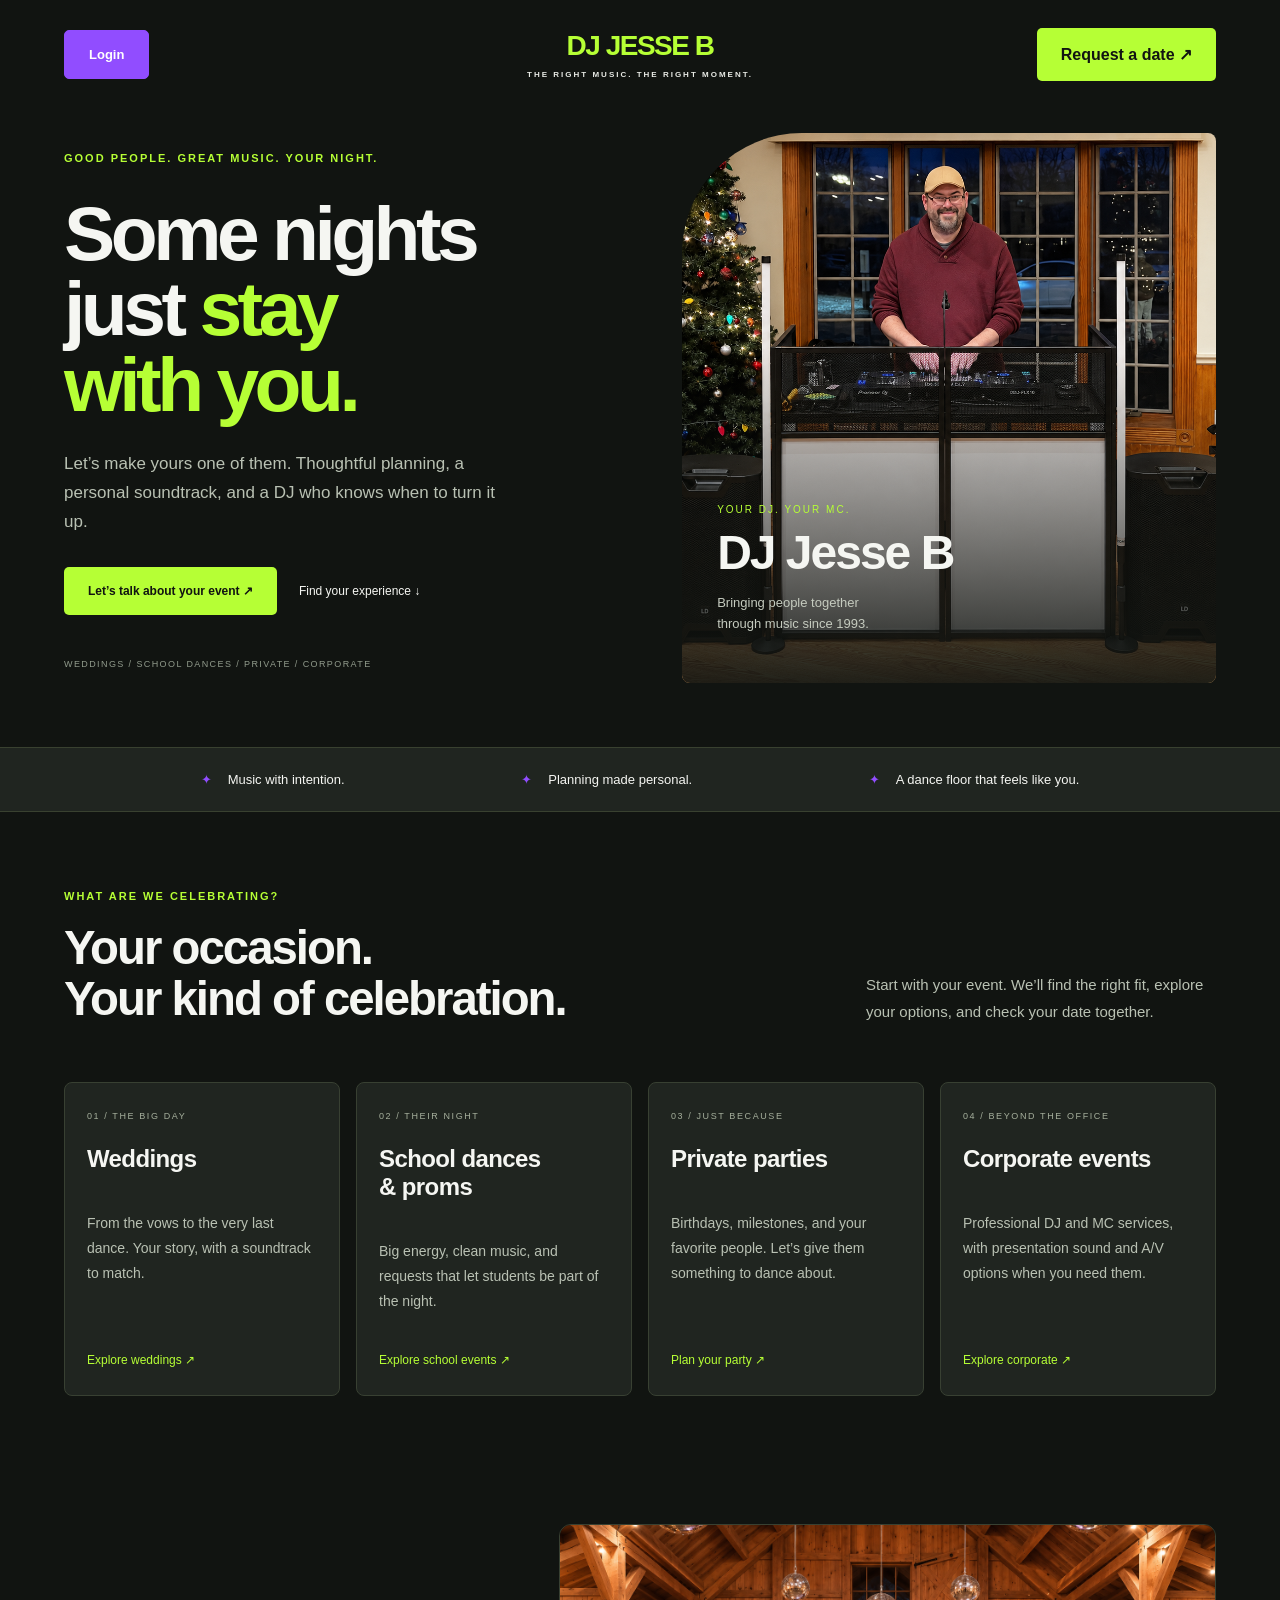
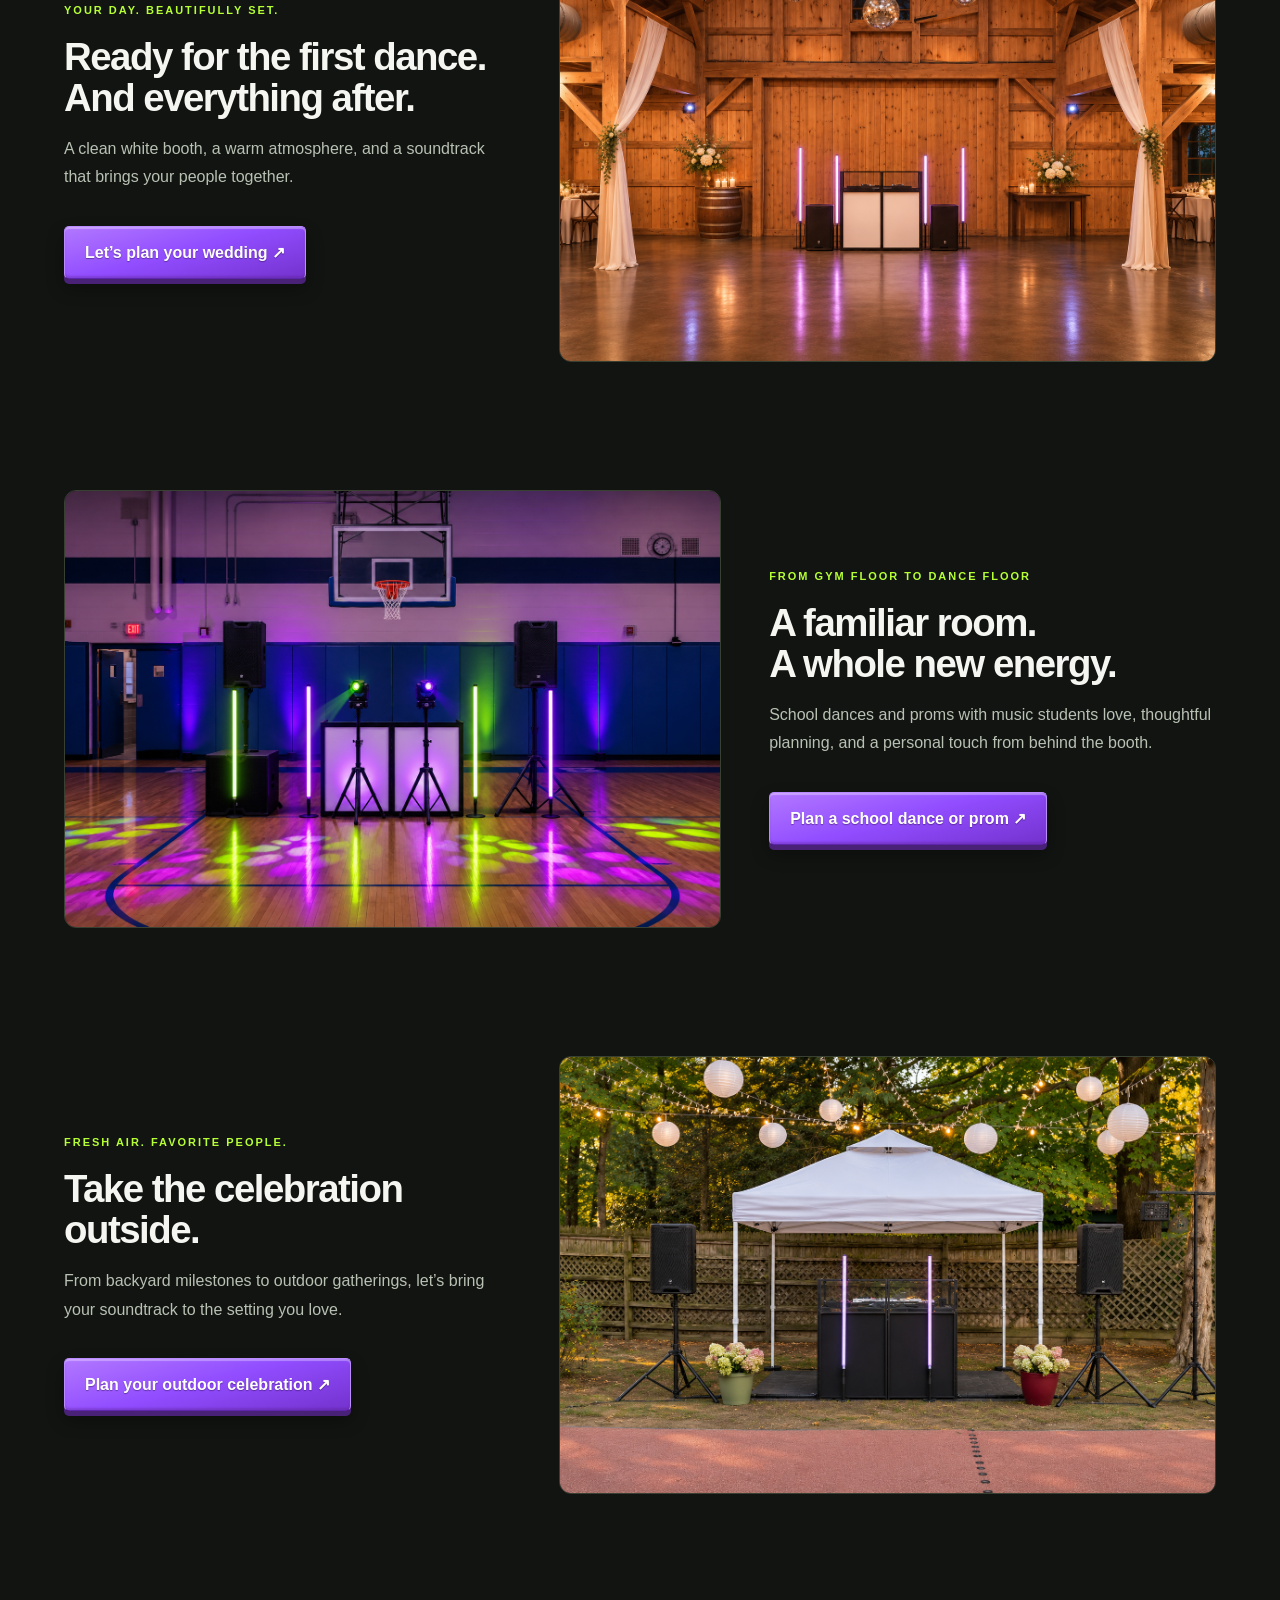
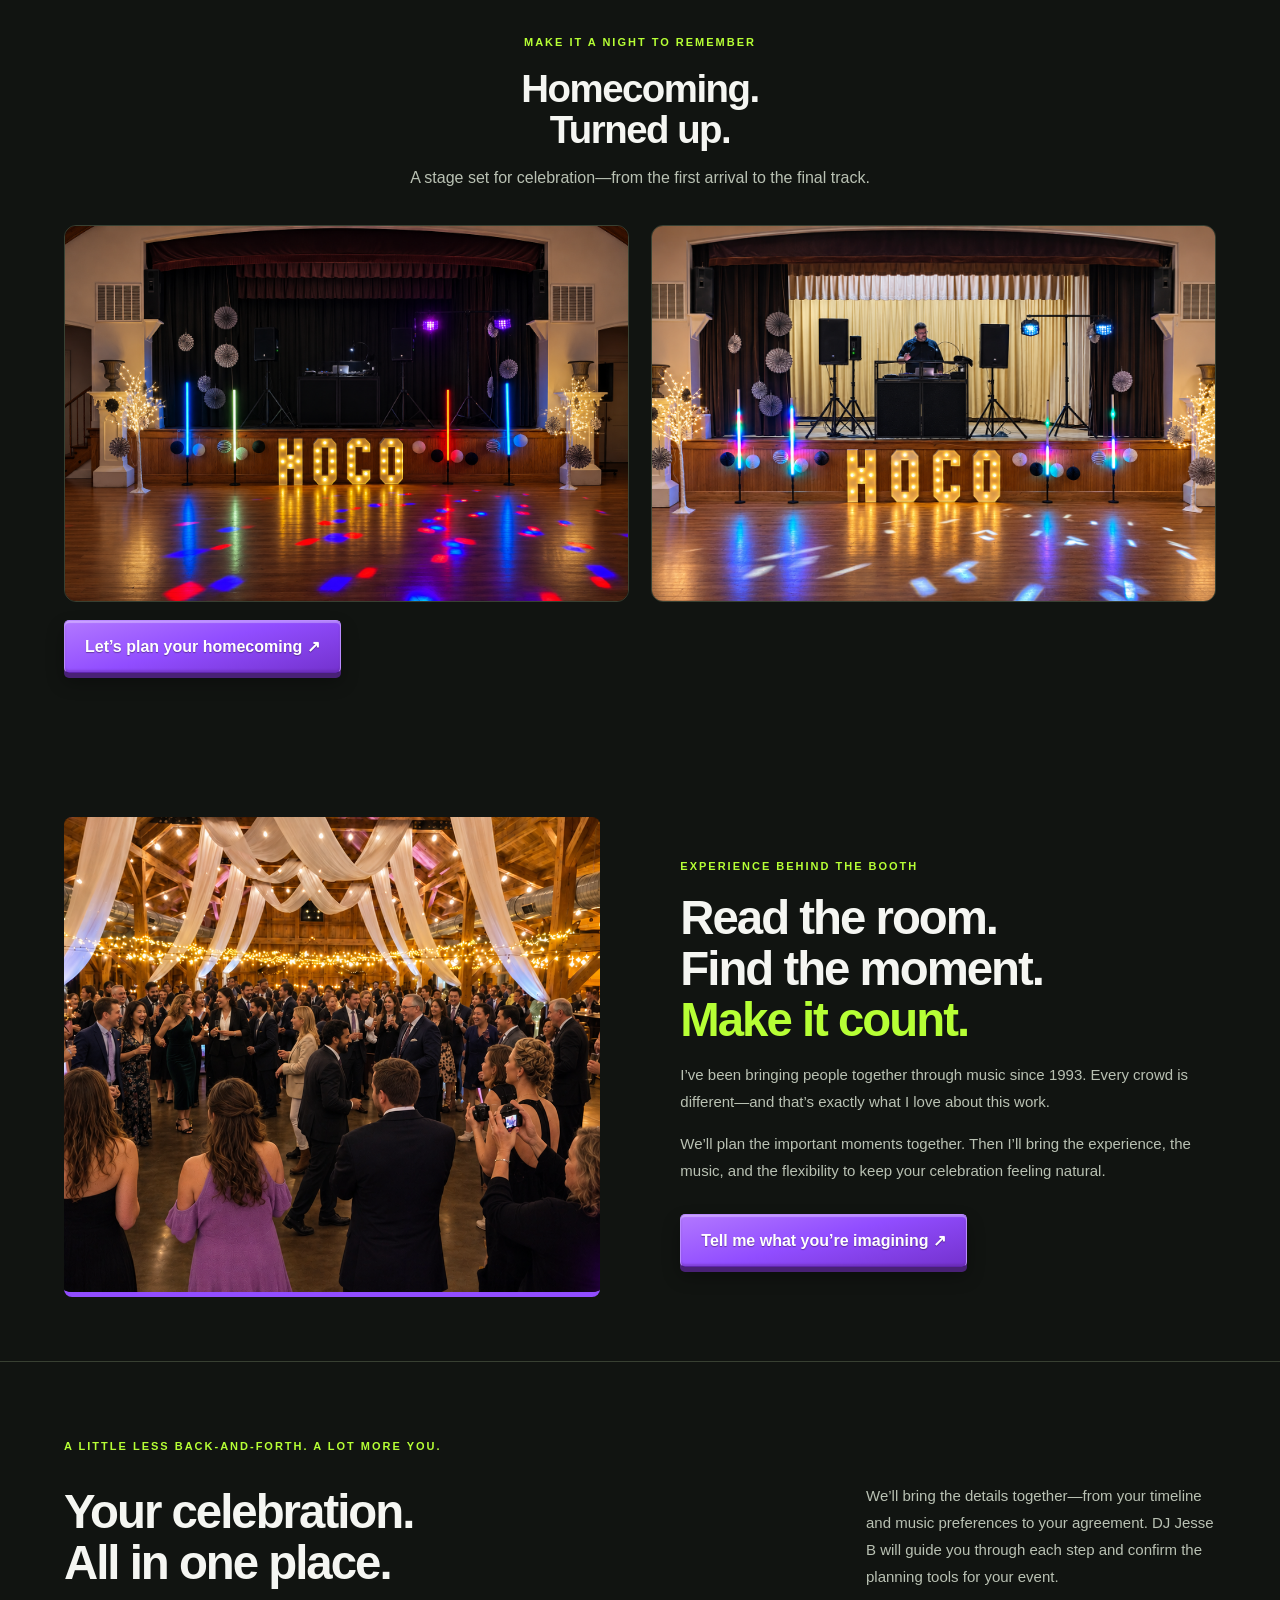
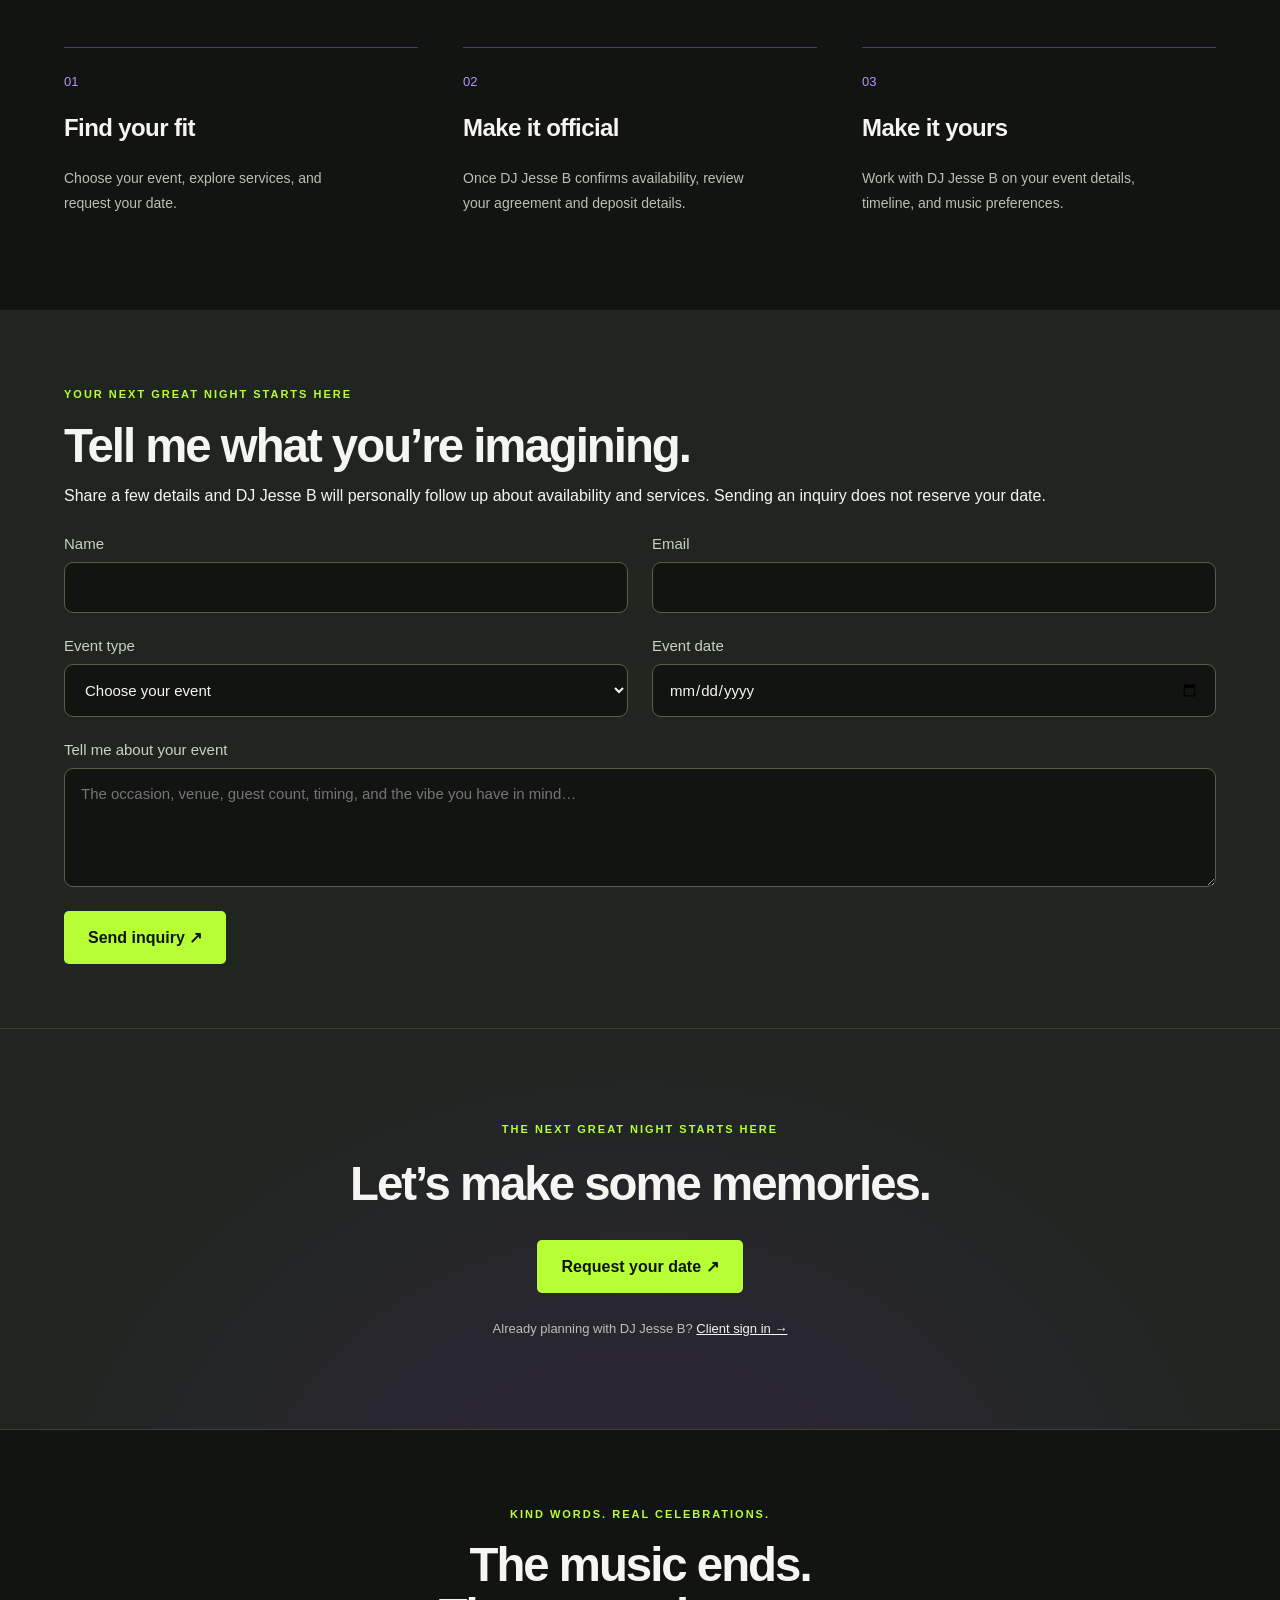
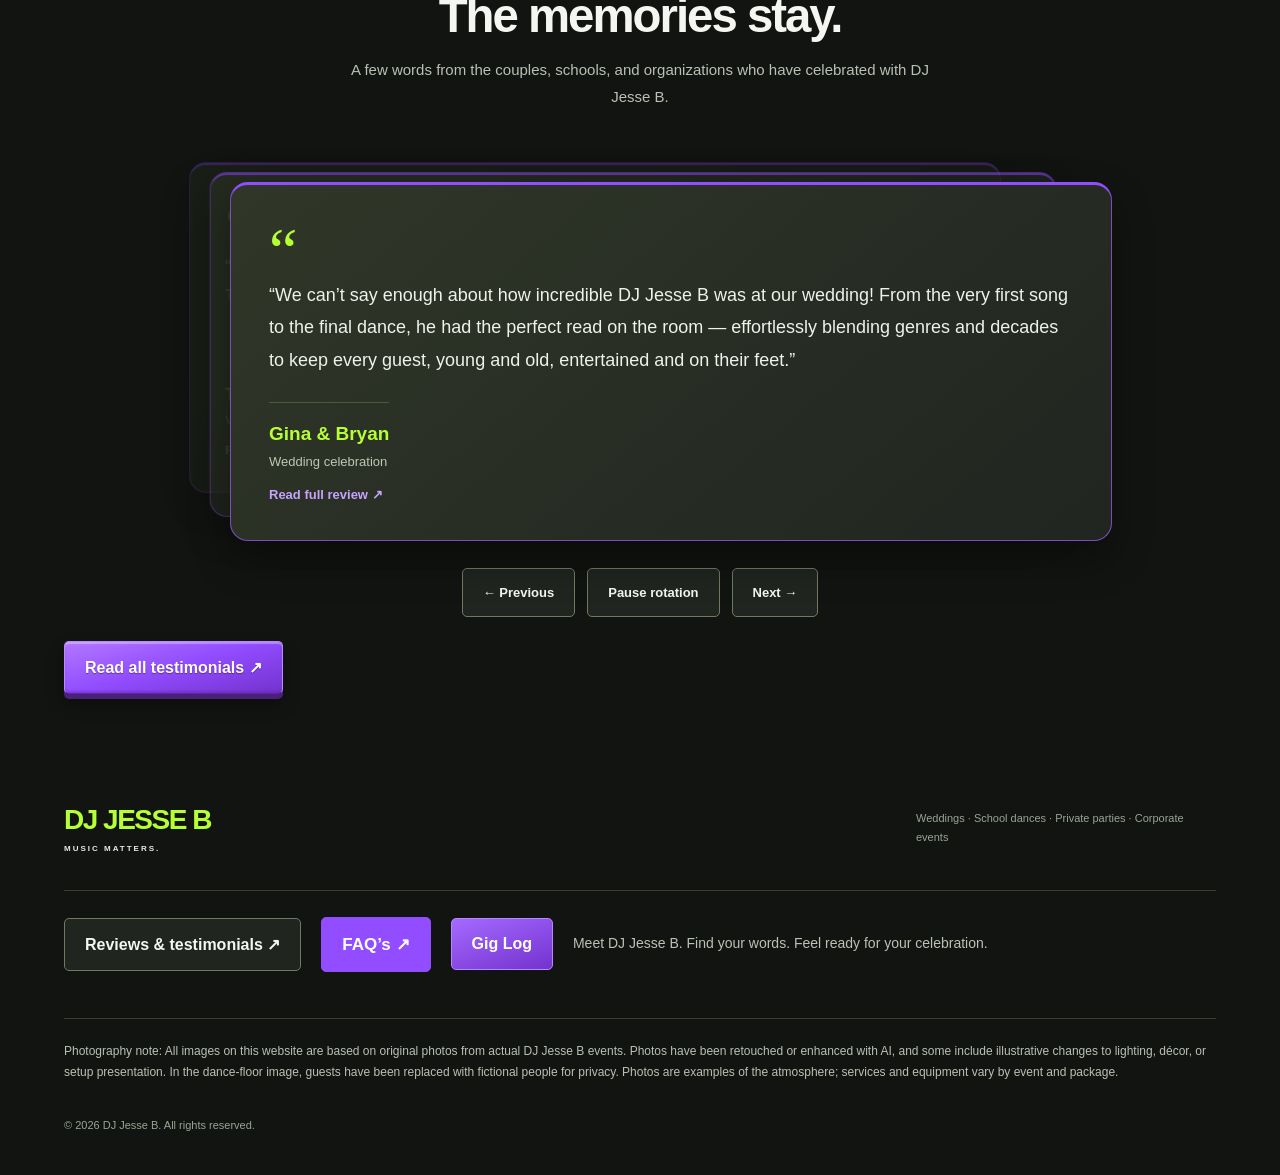
==== index.html @ 66b61ab2 "Latest submission from Jesse" ====
<!doctype html>
<html lang="en"><head><meta charset="utf-8"><meta name="viewport" content="width=device-width, initial-scale=1"><meta name="description" content="DJ Jesse B brings weddings, school dances, private parties and corporate events to life throughout New York’s Hudson Valley. Request your date."><link rel="canonical" href="https://music-matters.me/"><title>Hudson Valley Wedding & Event DJ | DJ Jesse B.</title><link rel="stylesheet" href="style.dd890eec6689.css"><link rel="stylesheet" href="desktop-preview.d10943d9b52d.css"></head><body>

<header><a class="header-login outline" href="#client-access" data-client-login>Login</a><a class="brand" href="#">DJ JESSE B<span>THE RIGHT MUSIC. THE RIGHT MOMENT.</span></a><button class="primary" data-request>Request a date ↗</button></header>
<main><section class="hero"><div class="hero-copy"><p class="eyebrow">GOOD PEOPLE. GREAT MUSIC. YOUR NIGHT.</p><h1>Some nights<br>just <em>stay<br> with you.</em></h1><p class="lead">Let’s make yours one of them. Thoughtful planning, a personal soundtrack, and a DJ who knows when to turn it up.</p><div class="actions"><button class="primary" data-request>Let’s talk about your event ↗</button><a href="#events">Find your experience ↓</a></div><p class="caption">WEDDINGS / SCHOOL DANCES / PRIVATE / CORPORATE</p></div><div class="hero-photo"><img src="assets/jesse-level.png" alt="DJ Jesse B behind his white DJ booth"><div class="photo-label"><span>YOUR DJ. YOUR MC.</span><strong>DJ Jesse B</strong><p>Bringing people together<br>through music since 1993.</p></div></div></section>
<div class="strip"><span>Music with intention.</span><span>Planning made personal.</span><span>A dance floor that feels like you.</span></div>
<section class="section" id="events"><div class="section-heading"><div><p class="eyebrow">WHAT ARE WE CELEBRATING?</p><h2>Your occasion.<br>Your kind of celebration.</h2></div><p>Start with your event. We’ll find the right fit, explore your options, and check your date together.</p></div><div class="events"><a href="#contact" data-event="Wedding"><span class="number">01 / THE BIG DAY</span><h3>Weddings</h3><p>From the vows to the very last dance. Your story, with a soundtrack to match.</p><span class="arrow">Explore weddings ↗</span></a><a href="#contact" data-event="Prom / School Dance"><span class="number">02 / THEIR NIGHT</span><h3>School dances<br>& proms</h3><p>Big energy, clean music, and requests that let students be part of the night.</p><span class="arrow">Explore school events ↗</span></a><a href="#contact" data-event="Private Event"><span class="number">03 / JUST BECAUSE</span><h3>Private parties</h3><p>Birthdays, milestones, and your favorite people. Let’s give them something to dance about.</p><span class="arrow">Plan your party ↗</span></a><a href="#contact" data-event="Corporate / Community Event"><span class="number">04 / BEYOND THE OFFICE</span><h3>Corporate events</h3><p>Professional DJ and MC services, with presentation sound and A/V options when you need them.</p><span class="arrow">Explore corporate ↗</span></a></div></section>
<section class="wedding-feature section" id="wedding-inspiration"><div class="section-heading"><div><p class="eyebrow">YOUR DAY. BEAUTIFULLY SET.</p><h2>Ready for the first dance.<br>And everything after.</h2></div><p>A clean white booth, a warm atmosphere, and a soundtrack that brings your people together.</p></div><figure><img src="assets/wedding-setup-concept.png" alt="Edited wedding setup concept based on DJ Jesse B’s barn photo, with a white DJ booth, speakers, lavender lights and wedding décor" loading="lazy" width="1536" height="1024"></figure><a class="outline wedding-link" href="#contact" data-event="Wedding">Let’s plan your wedding ↗</a></section><section class="wedding-feature section" id="school-inspiration"><div class="section-heading"><div><p class="eyebrow">FROM GYM FLOOR TO DANCE FLOOR</p><h2>A familiar room.<br>A whole new energy.</h2></div><p>School dances and proms with music students love, thoughtful planning, and a personal touch from behind the booth.</p></div><figure><img src="assets/school-dance-concept.png" alt="School dance setup with a white DJ booth and lime and purple lighting" loading="lazy" width="1672" height="941"></figure><a class="outline wedding-link" href="#contact" data-event="Prom / School Dance">Plan a school dance or prom ↗</a></section><section class="wedding-feature section" id="outdoor-inspiration"><div class="section-heading"><div><p class="eyebrow">FRESH AIR. FAVORITE PEOPLE.</p><h2>Take the celebration<br>outside.</h2></div><p>From backyard milestones to outdoor gatherings, let’s bring your soundtrack to the setting you love.</p></div><figure><img src="assets/outdoor-event-concept.png" alt="Outdoor event setup with a white canopy, black DJ booth, speakers and lavender lighting beneath garden lanterns" loading="lazy" width="1672" height="941"></figure><a class="outline wedding-link" href="#contact" data-event="Private Event">Plan your outdoor celebration ↗</a></section><section class="wedding-feature section" id="homecoming"><div class="section-heading"><div><p class="eyebrow">MAKE IT A NIGHT TO REMEMBER</p><h2>Homecoming.<br>Turned up.</h2></div><p>A stage set for celebration—from the first arrival to the final track.</p></div><div class="homecoming-gallery"><figure><img src="assets/homecoming-lights.png" alt="Homecoming stage with illuminated HOCO letters, colorful dance-floor lights and decorative light trees" loading="lazy" width="1536" height="1024"></figure><figure><img src="assets/homecoming-dj.png" alt="DJ at the homecoming booth with illuminated HOCO letters and a colorful dance floor" loading="lazy" width="1672" height="941"></figure></div><a class="outline wedding-link" href="#contact" data-event="Prom / School Dance">Let’s plan your homecoming ↗</a></section><section class="approach section" id="approach"><div class="dance-photo"><img src="assets/dance-floor-fictional-guests.png" alt="Wedding dance floor beneath white draping, mirror balls and warm string lights; guests replaced with fictional people using AI" loading="lazy" width="941" height="1672"></div><div><p class="eyebrow">EXPERIENCE BEHIND THE BOOTH</p><h2>Read the room.<br>Find the moment.<br><em>Make it count.</em></h2><p>I’ve been bringing people together through music since 1993. Every crowd is different—and that’s exactly what I love about this work.</p><p>We’ll plan the important moments together. Then I’ll bring the experience, the music, and the flexibility to keep your celebration feeling natural.</p><button class="outline" data-request>Tell me what you’re imagining ↗</button></div></section>
<section class="planning section"><p class="eyebrow">A LITTLE LESS BACK-AND-FORTH. A LOT MORE YOU.</p><div class="section-heading"><h2>Your celebration.<br>All in one place.</h2><p>We’ll bring the details together—from your timeline and music preferences to your agreement. DJ Jesse B will guide you through each step and confirm the planning tools for your event.</p></div><ol><li><span>01</span><h3>Find your fit</h3><p>Choose your event, explore services, and request your date.</p></li><li><span>02</span><h3>Make it official</h3><p>Once DJ Jesse B confirms availability, review your agreement and deposit details.</p></li><li><span>03</span><h3>Make it yours</h3><p>Work with DJ Jesse B on your event details, timeline, and music preferences.</p></li></ol></section>
<section class="section public-contact" id="contact"><p class="eyebrow">YOUR NEXT GREAT NIGHT STARTS HERE</p><h2>Tell me what you’re imagining.</h2><p>Share a few details and DJ Jesse B will personally follow up about availability and services. Sending an inquiry does not reserve your date.</p><form onsubmit="event.preventDefault(); alert('This review copy is not connected to email. Your inquiry has not been sent.');" name="event-inquiry" method="POST" data-netlify="true" netlify-honeypot="bot-field" action="/thank-you/"><input type="hidden" name="form-name" value="event-inquiry"><p hidden><label>Leave this blank<input name="bot-field"></label></p><div class="contact-grid"><label>Name<input name="name" autocomplete="name" required maxlength="300"></label><label>Email<input name="email" type="email" autocomplete="email" required maxlength="300"></label><label>Event type<select name="eventType" required><option value="">Choose your event</option><option>Wedding</option><option>Prom / School Dance</option><option>Private Event</option><option>Corporate / Community Event</option><option>Other</option></select></label><label>Event date<input name="date" type="date"></label><label class="contact-message">Tell me about your event<textarea name="message" rows="5" maxlength="5000" placeholder="The occasion, venue, guest count, timing, and the vibe you have in mind…"></textarea></label></div><button class="primary" type="submit">Send inquiry ↗</button></form></section><section class="final-cta"><p class="eyebrow">THE NEXT GREAT NIGHT STARTS HERE</p><h2>Let’s make some memories.</h2><button class="primary" data-request>Request your date ↗</button><p>Already planning with DJ Jesse B? <a href="#client-access" data-client-login>Client sign in →</a></p></section><section class="section testimonials" id="reviews"><div class="section-heading"><div><p class="eyebrow">KIND WORDS. REAL CELEBRATIONS.</p><h2>The music ends.<br>The memories stay.</h2></div><p>A few words from the couples, schools, and organizations who have celebrated with DJ Jesse B.</p></div><div class="review-grid"><figure class="review-card"><span class="review-mark" aria-hidden="true">“</span><blockquote><p>“We can’t say enough about how incredible DJ Jesse B was at our wedding! From the very first song to the final dance, he had the perfect read on the room — effortlessly blending genres and decades to keep every guest, young and old, entertained and on their feet.”</p></blockquote><figcaption><strong>Gina &amp; Bryan</strong><span>Wedding celebration · excerpt</span></figcaption></figure><figure class="review-card"><span class="review-mark" aria-hidden="true">“</span><blockquote><p>“Thank you so very, very much for being our Entertainment Sponsor for the 2026 Strength in Strides Run/Walk. It’s people like you who support non-profits that make our world a better place!”</p></blockquote><figcaption><strong>HV Heroes</strong><span>2026 Strength in Strides Run/Walk</span></figcaption></figure><figure class="review-card"><span class="review-mark" aria-hidden="true">“</span><blockquote><p>“Thank you so much for donating your time, equipment and expertise to our Valentine’s Day Dance! The students really enjoyed the event… We couldn’t have done this without your help.”</p></blockquote><figcaption><strong>Team 7</strong><span>Valentine’s Day Dance</span></figcaption></figure></div><a class="outline wedding-link" href="reviews/">Read all testimonials ↗</a></section></main>
<footer><a class="brand" href="#">DJ JESSE B<span>MUSIC MATTERS.</span></a><p>Weddings · School dances · Private parties · Corporate events</p><div class="footer-faq"><a class="outline reviews-footer-link" href="reviews/">Reviews & testimonials ↗</a><button class="outline faq-launch" type="button" data-faq>FAQ’s <span aria-hidden="true">↗</span></button><a class="outline gig-log-link" href="/gig-log/">Gig Log</a><p>Meet DJ Jesse B. Find your words. Feel ready for your celebration.</p></div><p class="photo-disclosure">Photography note: All images on this website are based on original photos from actual DJ Jesse B events. Photos have been retouched or enhanced with AI, and some include illustrative changes to lighting, décor, or setup presentation. In the dance-floor image, guests have been replaced with fictional people for privacy. Photos are examples of the atmosphere; services and equipment vary by event and package.</p><small>© 2026 DJ Jesse B. All rights reserved.</small></footer>
<dialog aria-labelledby="choose-title"><button class="close" aria-label="Close event menu">×</button><p class="eyebrow">LET’S MAKE A GREAT NIGHT</p><h2 id="choose-title">What are we celebrating?</h2><div class="choices"><a href="#contact" data-event="Wedding">♡ Wedding <span>→</span></a><a href="#contact" data-event="Prom / School Dance">♫ School dance / prom <span>→</span></a><a href="#contact" data-event="Private Event">✦ Private party <span>→</span></a><a href="#contact" data-event="Corporate / Community Event">◈ Corporate event <span>→</span></a></div></dialog><dialog id="client-access" aria-labelledby="client-access-title"><button class="close" type="button" data-close-login aria-label="Close client information">×</button><h2 id="client-access-title">Already planning with DJ Jesse B?</h2><p>Online client sign-in is being prepared. Please contact DJ Jesse B for help with your current event plans.</p><a class="primary" href="#contact" data-contact-login>Contact DJ Jesse B ↗</a></dialog><script src="site.88f54ec1fb34.js"></script><script type="module" src="faq-library.5a2a1c90f46e.js"></script><script type="module" src="reviews.a93d03d4d07f.js"></script></body></html>
---- style.dd890eec6689.css ----
*{box-sizing:border-box}html{scroll-behavior:smooth;scroll-padding-top:30px}body{margin:0;background:#111411;color:#f5f6f2;font-family:Arial,Helvetica,sans-serif}a{color:inherit;text-decoration:none}button{font:inherit;cursor:pointer}a:focus-visible,button:focus-visible{outline:3px solid #914dff;outline-offset:5px}.preview{padding:9px;text-align:center;background:#202520;color:#bac2b5;font-size:10px;letter-spacing:2px}header{max-width:1440px;margin:auto;padding:28px 5%;display:flex;align-items:center;gap:36px;justify-content:space-between}.brand{font-size:28px;font-weight:900;letter-spacing:-1.5px;color:#b6ff35;white-space:nowrap}.brand span{display:block;font-size:8px;letter-spacing:2px;color:#e8eae5;margin-top:8px}nav{display:flex;gap:28px;font-size:13px;color:#c2c9bd}.primary{border:0;border-radius:5px;background:#b6ff35;padding:17px 24px;color:#111411;font-weight:750}.primary:hover{background:#cbff75}.hero{max-width:1440px;margin:auto;display:grid;grid-template-columns:1.05fr 1fr;padding:30px 5% 70px;gap:4%}.eyebrow{font-size:11px;font-weight:700;letter-spacing:2px;color:#b6ff35;line-height:1.7}.hero h1{font-size:clamp(62px,6.4vw,100px);letter-spacing:-6px;line-height:.98;margin:28px 0}em{font-style:normal;color:#b6ff35}.lead{max-width:440px;font-size:17px;color:#b9c1b3;line-height:1.7}.actions{display:flex;gap:22px;align-items:center;margin:30px 0;font-size:12px}.caption{font-size:9px;letter-spacing:1.4px;color:#919b8c;margin-top:44px}.hero-photo{position:relative;min-height:600px;overflow:hidden;border-radius:120px 8px 8px 8px}.hero-photo img{width:100%;height:100%;object-fit:cover;position:absolute;object-position:52% center}.hero-photo:after{content:'';position:absolute;inset:0;background:linear-gradient(0deg,#111411ed,transparent 60%)}.photo-label{position:absolute;bottom:35px;left:35px;z-index:1}.photo-label span{font-size:10px;letter-spacing:2px;color:#b6ff35}.photo-label strong{display:block;font-size:48px;letter-spacing:-2px;margin-top:8px}.photo-label p{color:#c5cbbf;line-height:1.6;font-size:13px}.strip{display:flex;justify-content:space-evenly;padding:24px;background:#202520;border-block:1px solid #394130;font-size:13px}.strip span:before{content:'✦';color:#914dff;margin-right:16px}.section{max-width:1440px;padding:95px 5%;margin:auto}.section-heading{display:flex;align-items:end;justify-content:space-between;gap:50px;margin-bottom:42px}h2{font-size:clamp(32px,3.7vw,54px);letter-spacing:-2px;line-height:1.08;margin:16px 0}.section-heading>p{max-width:350px;color:#b9c1b3;font-size:15px;line-height:1.8}.events{display:grid;grid-template-columns:repeat(4,1fr);gap:16px}.events>a{padding:28px 22px;background:#202520;border:1px solid #384032;border-radius:8px;display:flex;flex-direction:column;transition:transform .2s,border-color .2s}.events>a:hover{transform:translateY(-5px);border-color:#b6ff35}.number{font-size:9px;letter-spacing:1.6px;color:#a5af9c}h3{font-size:24px;letter-spacing:-.6px}.events p{font-size:14px;line-height:1.8;color:#b9c1b3}.arrow{color:#b6ff35;font-size:12px;margin-top:auto;padding-top:24px}.approach{display:grid;grid-template-columns:1fr 1fr;gap:9%;align-items:center;padding-top:20px}.dance-photo{height:480px;border-radius:8px;overflow:hidden;border-bottom:5px solid #914dff}.dance-photo img{width:100%;height:100%;object-fit:cover}.approach p:not(.eyebrow){color:#b9c1b3;font-size:15px;line-height:1.8}.outline{border:1px solid #6f7b61;color:#f5f6f2;border-radius:5px;background:transparent;padding:16px 20px;margin-top:15px}.planning{border-top:1px solid #384032}.planning ol{display:grid;grid-template-columns:repeat(3,1fr);gap:45px;list-style:none;padding:0;margin-top:55px}.planning li{border-top:1px solid #4b3c62;padding-top:24px}.planning li>span{font-size:13px;color:#bb92ff}.planning li p{color:#b9c1b3;line-height:1.8;font-size:14px;max-width:300px}.final-cta{padding:80px 20px;text-align:center;background:radial-gradient(ellipse at 50% 130%,#4c2b7355,transparent 70%),#202520;border-block:1px solid #384032}.final-cta h2{margin:20px 0 30px}.final-cta>p:last-child{font-size:13px;color:#b9c1b3;margin-top:28px}.final-cta a{color:#f5f6f2;text-decoration:underline}footer{padding:40px 5%;display:flex;gap:20px;align-items:center;justify-content:space-between}footer p,footer small{font-size:11px;color:#9aa591;max-width:300px;line-height:1.7}dialog{max-width:560px;width:calc(100% - 32px);padding:38px;background:#202520;color:#f5f6f2;border:1px solid #914dff;border-radius:16px}dialog::backdrop{background:#080a08d9;backdrop-filter:blur(6px)}dialog h2{font-size:36px}.close{position:absolute;right:16px;top:12px;border:0;background:none;color:white;font-size:30px}.choices{display:grid;gap:10px;margin-top:25px}.choices a{padding:20px;background:#111411;border:1px solid #4a563c;border-radius:8px;display:flex;justify-content:space-between}.choices a:hover{border-color:#b6ff35;color:#b6ff35}@media(max-width:900px){nav{display:none}.hero{grid-template-columns:1fr 1fr}.hero h1{font-size:70px;letter-spacing:-4px}.hero-photo{min-height:540px}.actions{align-items:start;flex-direction:column}.events{grid-template-columns:1fr 1fr}.strip{gap:20px;padding:22px}.strip span{font-size:11px}.approach{gap:6%}footer{flex-wrap:wrap}}@media(max-width:600px){header{padding:22px 6%;gap:15px}.brand{font-size:24px}.brand span{font-size:6px;letter-spacing:1.3px}header .primary{font-size:11px;padding:14px}.hero{grid-template-columns:1fr;padding:18px 6% 40px;gap:28px}.hero h1{font-size:76px;letter-spacing:-4.5px}.hero h1 br:last-child{display:none}.hero-photo{min-height:430px;border-top-left-radius:80px}.hero-photo img{object-position:center 30%}.actions{flex-direction:row;align-items:center;gap:14px}.actions .primary{font-size:12px;padding:16px}.actions>a{font-size:11px}.caption{margin-top:24px;font-size:8px}.strip{flex-wrap:wrap;justify-content:start;padding-inline:6%;gap:14px}.section{padding:60px 6%}.section-heading{display:block}.section-heading>p{max-width:none}.events{grid-template-columns:1fr}.events>a{padding:26px}.events h3{margin-bottom:4px}.approach{display:flex;flex-direction:column-reverse;gap:30px}.dance-photo{height:320px;width:100%}.planning ol{grid-template-columns:1fr;gap:20px}.planning li p{max-width:none}.final-cta{padding:60px 6%}footer{display:block}dialog{padding:32px 24px}}@media(prefers-reduced-motion:reduce){html{scroll-behavior:auto}*{transition:none!important}}

.wedding-feature{padding-top:0}.wedding-feature figure{margin:0}.wedding-feature img{display:block;width:100%;height:auto;border-radius:12px;border:1px solid #384032}.wedding-feature figcaption{font-size:11px;color:#a9b3a1;line-height:1.7;margin-top:12px;max-width:760px}.wedding-link{display:inline-block;margin-top:24px}

footer{flex-wrap:wrap}footer .photo-disclosure{flex-basis:100%;max-width:none;border-top:1px solid #384032;padding-top:22px;margin-top:16px;line-height:1.8;font-size:12px;color:#b9c1b3}

.homecoming-gallery{display:grid;gap:22px}.homecoming-gallery img{width:100%;height:auto}

header{display:grid;grid-template-columns:1fr auto 1fr;gap:24px}header>.brand{text-align:center;grid-column:2}header>.header-login{justify-self:start;margin:0;grid-column:1}header>.primary{justify-self:end;grid-column:3}.header-login{font-size:13px;font-weight:700;padding:16px 24px}@media(max-width:600px){header{gap:10px;padding:20px 4%;grid-template-columns:1fr auto 1fr}header>.brand{font-size:22px}header>.brand span{font-size:5px;letter-spacing:.7px}header>.header-login{font-size:11px;padding:13px 12px}header>.primary{padding:13px 10px;font-size:10px}}@media(max-width:360px){header>.brand{font-size:19px}header>.brand span{max-width:130px;white-space:normal;line-height:1.6}header{gap:7px}header>.primary{font-size:9px;padding:12px 7px}}

header>.header-login{background:#914DFF;border-color:#914DFF;color:#fff}header>.header-login:hover{background:#7e38ec;border-color:#7e38ec}


.approach .dance-photo{height:620px}.approach .dance-photo img{object-position:center 58%}@media(max-width:600px){.approach .dance-photo{height:520px}}

.public-contact{background:#202520}.public-contact form{margin-top:30px}.contact-grid{display:grid;grid-template-columns:1fr 1fr;gap:24px;margin-bottom:24px}.contact-grid label{display:block;font-size:15px;color:#c8d1c2}.contact-grid input,.contact-grid select,.contact-grid textarea{display:block;width:100%;box-sizing:border-box;margin-top:10px;background:#111411;color:#f5f6f2;border:1px solid #546148;border-radius:9px;padding:16px;font:inherit}.contact-grid :is(input,select,textarea):focus{outline:2px solid #914dff;outline-offset:3px}.contact-message{grid-column:1/-1}#client-access .primary{display:inline-block;margin-top:15px}@media(max-width:600px){.contact-grid{grid-template-columns:1fr}}

/* FAQ and guide library */
.footer-faq{display:flex;align-items:center;gap:20px;flex-basis:100%;padding:26px 0 10px;border-top:1px solid #384032;margin-top:12px}.footer-faq .faq-launch{margin:0;background:#914dff;border-color:#914dff;color:#fff;font-size:17px;font-weight:700;min-height:48px}.footer-faq .faq-launch:hover{background:#a66dff}.footer-faq p{max-width:none;font-size:14px;margin:0;color:#bac2b5}
.faq-library{width:min(1120px,calc(100% - 32px));max-width:1120px;max-height:90dvh;padding:0;overflow:hidden;border:1px solid #914dff;border-radius:20px;box-shadow:0 24px 100px #0008}.faq-top{display:flex;justify-content:space-between;gap:24px;padding:30px 34px;background:linear-gradient(125deg,#202520,#2b203b);border-bottom:1px solid #544064}.faq-top h2{font-size:clamp(26px,3vw,38px);letter-spacing:-1.2px;margin:8px 0 12px}.faq-top p:not(.eyebrow){font-size:14px;line-height:1.7;color:#c3cbbd;margin:0;max-width:640px}.faq-top .eyebrow{font-size:10px;margin:0}.faq-close{align-self:start;flex-shrink:0;border:1px solid #72518f;border-radius:8px;background:#111411;color:#fff;font-weight:700;padding:12px 16px;min-height:44px}.faq-layout{display:grid;grid-template-columns:270px minmax(0,1fr);min-height:0}.faq-library .faq-nav{display:flex;flex-direction:column;gap:12px;padding:26px 20px;background:#171c16;align-items:stretch;overflow:auto;max-height:calc(90dvh - 180px)}.faq-nav button{position:relative;text-align:left;border:1px solid #44513c;border-radius:10px;background:#202520;color:#f5f6f2;padding:18px 28px 18px 16px;min-height:90px}.faq-nav button span{display:block;font-size:9px;letter-spacing:1.3px;margin-bottom:8px;color:#bec8b4}.faq-nav button strong{font-size:15px;line-height:1.5}.faq-nav button i{position:absolute;right:13px;top:37px;font-style:normal;color:#b6ff35}.faq-nav button[aria-pressed=true]{border-color:#b6ff35;background:#b6ff3512}.faq-nav button[aria-pressed=true] strong{color:#b6ff35}.faq-nav .faq-library-note{font-size:12px;line-height:1.8;color:#aab5a0;padding:5px 8px}.faq-reading{max-height:calc(90dvh - 180px);overflow:auto;overscroll-behavior:contain;padding:32px 40px 30px}.faq-article{max-width:680px;outline:none}.faq-document-title{font-size:clamp(26px,3vw,38px);margin:14px 0}.faq-article p{font-size:15px;line-height:1.9;color:#d0d7c9;white-space:pre-line}.faq-article .faq-intro{font-size:17px;line-height:1.7;color:#f1f3ed;border-bottom:1px solid #45503b;padding-bottom:24px;margin-bottom:28px}.faq-article .eyebrow{font-size:10px;color:#b6ff35}.faq-article h4{font-size:15px;letter-spacing:.7px;color:#b6ff35;line-height:1.6;margin:32px 0 14px}.faq-article blockquote{margin:28px 0;padding:20px;border-left:3px solid #914dff;background:#914dff12;color:#f0e7ff;font-size:16px;line-height:1.9}.faq-tools{display:flex;gap:10px;flex-wrap:wrap;border-top:1px solid #45503b;padding-top:20px;margin-top:30px}.faq-tools .outline{font-size:12px;padding:12px 15px;margin:0;min-height:44px}.faq-status{font-size:12px;color:#b6c1ad;line-height:1.7}
@media(max-width:700px){.footer-faq{align-items:flex-start;flex-direction:column;gap:12px}.faq-library{width:calc(100% - 20px);max-height:94dvh}.faq-top{padding:22px 20px;gap:12px}.faq-top p:not(.eyebrow){font-size:12px}.faq-close{padding:10px;font-size:12px}.faq-layout{display:block}.faq-library .faq-nav{display:grid;grid-template-columns:1fr 1fr;padding:16px;max-height:none;gap:10px}.faq-nav button{min-height:76px;padding:12px 23px 12px 12px}.faq-nav button strong{font-size:12px}.faq-nav button span{font-size:8px}.faq-nav button i{top:30px;right:10px}.faq-nav .faq-library-note{display:none}.faq-reading{max-height:calc(94dvh - 290px);padding:20px 22px 30px}.faq-article p{font-size:14px}.faq-tools{gap:8px}.faq-tools .outline{padding:11px;font-size:11px}}

@media(max-width:700px){.faq-library .faq-nav{display:flex;flex-direction:row;overflow-x:auto;max-height:130px;padding:12px;gap:10px}.faq-nav button{flex:0 0 155px;min-height:84px}.faq-reading{max-height:calc(94dvh - 340px)}}

/* Raised Electric Night action buttons */
.wedding-link,.approach button.outline{background:linear-gradient(165deg,#b278ff 0%,#914dff 48%,#7432ce 100%);color:#fff;border:1px solid #ba8aff;border-bottom-color:#6025ad;font-weight:700;box-shadow:inset 0 2px 1px #ffffff55,inset 0 -2px 2px #57228a55,0 5px 0 #492176,0 9px 18px #0005;text-shadow:0 1px 1px #34145180;transition:transform .15s,box-shadow .15s}
.wedding-link:hover,.approach button.outline:hover{background:linear-gradient(165deg,#bd8bff,#9e5aff 48%,#803bd9);transform:translateY(-1px)}
.wedding-link:active,.approach button.outline:active{transform:translateY(3px);box-shadow:inset 0 1px 3px #43206066,0 2px 0 #492176,0 4px 8px #0004}
@media(prefers-reduced-motion:reduce){.wedding-link:hover,.approach button.outline:hover{transform:none}}

/* Original client and community testimonials */
.review-grid{display:grid;grid-template-columns:repeat(3,minmax(0,1fr));gap:22px}.review-card{position:relative;margin:0;padding:30px;background:linear-gradient(145deg,#262b23,#202520);border:1px solid #544064;border-top:3px solid #914dff;border-radius:14px;display:flex;flex-direction:column}.review-mark{color:#b6ff35;font-size:64px;font-family:Georgia,serif;line-height:1;height:44px}.review-card blockquote{margin:12px 0 24px}.review-card blockquote p{color:#d4dbcf;line-height:1.85;font-size:15px;margin:0 0 16px}.review-card blockquote p:last-child{margin-bottom:0}.review-card figcaption{display:flex;flex-direction:column;gap:7px;margin-top:auto;padding-top:20px;border-top:1px solid #414d37}.review-card figcaption strong{font-size:16px;color:#b6ff35}.review-card figcaption span{font-size:12px;line-height:1.6;color:#b9c1b3}.reviews-footer-link{display:inline-block;margin:0;background:#202520;font-weight:700;min-height:48px}.reviews-page{padding-top:50px}.reviews-page h1{font-size:clamp(38px,5vw,70px);letter-spacing:-2px;line-height:1.06;margin:20px 0}.reviews-intro{max-width:700px;font-size:18px;color:#b9c1b3;line-height:1.8}.reviews-full{display:grid;grid-template-columns:1fr 1fr;gap:24px;margin-top:44px}.reviews-full .review-card:first-child{grid-column:1/-1;padding:40px}.reviews-full .review-card:first-child blockquote{max-width:920px}.reviews-next{margin-top:50px;padding-top:35px;border-top:1px solid #544064}.reviews-next p{color:#b9c1b3;line-height:1.8}.reviews-next a{display:inline-block;margin:16px 12px 0 0}.footer-faq{flex-wrap:wrap}@media(max-width:900px){.review-grid{grid-template-columns:1fr}.reviews-full{grid-template-columns:1fr}.reviews-full .review-card:first-child{padding:28px}}@media(max-width:600px){.review-card{padding:25px}.reviews-page{padding-top:30px}.reviews-intro{font-size:16px}.review-card blockquote p{font-size:15px}.reviews-next a{max-width:100%}.footer-faq .reviews-footer-link{margin:0}}

/* Six-second testimonial spotlight */
.review-carousel{max-width:1000px;margin:0 auto}.review-stage{display:grid;padding:48px 28px 16px 90px;isolation:isolate}.review-spotlight-card{grid-area:1/1;position:relative;display:flex;flex-direction:column;text-align:left;width:100%;min-height:340px;padding:34px 38px;background:linear-gradient(140deg,#303728,#202520);color:#eef2e9;border:1px solid #7e4cbc;border-top:3px solid #914dff;border-radius:18px;box-shadow:0 18px 40px #0005;transition:transform .48s ease,opacity .48s ease;will-change:transform}.review-spotlight-card.is-front{z-index:4;transform:translateX(0);opacity:1;cursor:zoom-in}.review-spotlight-card.is-front:hover{border-color:#b6ff35}.review-spotlight-card.is-next{z-index:2;transform:translate(-38px,-17px) scale(.96);opacity:.55;pointer-events:none}.review-spotlight-card.is-behind{z-index:1;transform:translate(-76px,-34px) scale(.92);opacity:.3;pointer-events:none}.review-spotlight-card.is-hidden{visibility:hidden;opacity:0;pointer-events:none;z-index:0;transform:translate(-90px,-40px) scale(.9)}.review-spotlight-card.is-leaving-right{z-index:5;transform:translateX(110px) rotate(2deg);opacity:0;pointer-events:none}.review-spotlight-card.is-leaving-left{z-index:5;transform:translateX(-110px) rotate(-2deg);opacity:0;pointer-events:none}.review-spotlight-quote{display:-webkit-box;-webkit-box-orient:vertical;-webkit-line-clamp:6;overflow:hidden;font-size:18px;line-height:1.8;margin:16px 0 26px}.review-spotlight-caption{display:flex;flex-direction:column;gap:7px;margin-top:auto;padding-top:20px;border-top:1px solid #4b593e}.review-spotlight-caption strong{color:#b6ff35;font-size:19px}.review-spotlight-caption>span{color:#bdc8b4;font-size:13px;line-height:1.6}.review-spotlight-caption .review-expand-label{color:#c5a3ff;font-weight:700;margin-top:5px}.review-controls{display:flex;align-items:center;justify-content:center;flex-wrap:wrap;gap:12px}.review-controls button{min-height:44px;margin:12px 0 0;font-size:13px;font-weight:700;background:#202520}.review-controls button:hover{border-color:#b6ff35}.review-position{color:#b6ff35;font-size:13px;min-width:44px;text-align:center}.review-rotation-hint{text-align:center;font-size:12px;line-height:1.7;color:#aebba4}.review-sr-only{position:absolute;width:1px;height:1px;padding:0;margin:-1px;overflow:hidden;clip:rect(0,0,0,0);white-space:nowrap;border:0}.review-dialog{width:min(850px,calc(100% - 28px));max-width:850px;max-height:90dvh;overflow:auto;padding:26px;border:1px solid #914dff;border-radius:18px}.review-dialog-head{display:flex;justify-content:space-between;align-items:flex-start;gap:20px;margin-bottom:18px}.review-dialog-head h2{font-size:28px;margin:0}.review-dialog-head button{margin:0;flex-shrink:0;min-height:44px}.review-dialog .review-card{padding:26px;border:0;box-shadow:none;background:#171d15}.review-dialog blockquote p{font-size:16px;line-height:1.9}@media(max-width:600px){.review-stage{padding:34px 8px 14px 30px}.review-spotlight-card{padding:25px 23px;min-height:400px}.review-spotlight-card.is-next{transform:translate(-15px,-13px) scale(.97)}.review-spotlight-card.is-behind{transform:translate(-30px,-26px) scale(.94)}.review-spotlight-quote{font-size:16px;line-height:1.8;-webkit-line-clamp:8}.review-controls{gap:8px}.review-controls button{padding:12px;font-size:12px}.review-dialog{padding:20px 16px}.review-dialog-head h2{font-size:23px}.review-dialog .review-card{padding:20px}.review-dialog blockquote p{font-size:15px}}
@media(prefers-reduced-motion:reduce){.review-spotlight-card{transition:none!important}}
/* FAQ questions */
.faq-top-actions{display:flex;align-items:flex-start;gap:10px;flex-shrink:0}.faq-top-actions .primary{min-height:44px;white-space:nowrap;font-size:14px;padding:12px 16px}.faq-question{width:min(720px,calc(100% - 24px));max-width:720px;max-height:92dvh;overflow:auto;padding:28px}.faq-question-heading{display:flex;justify-content:space-between;gap:18px;align-items:start}.faq-question-heading h2{font-size:32px;letter-spacing:-1px;margin:8px 0 14px}.faq-question-heading .outline{margin:0;white-space:nowrap;padding:12px}.faq-question>p,.faq-question-privacy{color:#c3cbbd;font-size:15px;line-height:1.7}.faq-question label{display:block;font-size:15px;line-height:1.6}.faq-question :is(input,textarea){display:block;width:100%;margin-top:8px;padding:13px;border:1px solid #657357;border-radius:8px;background:#111411;color:#fff;font:inherit}.faq-question :is(input,textarea):focus{outline:2px solid #914dff;outline-offset:2px}.faq-question-fields{display:grid;grid-template-columns:1fr 1fr;gap:18px;margin-top:18px}.faq-question-trap{position:absolute;width:1px;height:1px;overflow:hidden;clip-path:inset(50%)}.faq-question-status{font-size:15px;line-height:1.7;color:#b6ff35}.faq-question .primary:disabled{opacity:.65;cursor:wait}@media(max-width:850px){.faq-top{flex-wrap:wrap}.faq-top-actions{width:100%;justify-content:space-between}.faq-question-fields{grid-template-columns:1fr}.faq-question{padding:22px}.faq-question-heading h2{font-size:27px}}
---- desktop-preview.d10943d9b52d.css ----
/* Recovery preview only. Original mobile rules remain unchanged. */
@media (min-width: 901px) {
  header, .hero, .section, footer { max-width: 1280px; }
  .hero { padding-top: 24px; padding-bottom: 64px; align-items: center; gap: 5%; }
  .hero h1 { font-size: clamp(64px, 6vw, 88px); letter-spacing: -4.5px; }
  .hero-photo { min-height: 550px; }
  .section { padding-top: 64px; padding-bottom: 64px; }
  .wedding-feature { display: grid; grid-template-columns: minmax(0, .85fr) minmax(0, 1.25fr); column-gap: 48px; align-items: center; }
  .wedding-feature .section-heading { grid-column: 1; grid-row: 1; display: block; margin-bottom: 0; align-self: end; }
  .wedding-feature h2 { font-size: clamp(32px, 3vw, 44px); letter-spacing: -1.5px; }
  .wedding-feature .section-heading > p { max-width: none; font-size: 16px; }
  .wedding-feature > figure { grid-column: 2; grid-row: 1 / 3; }
  .wedding-feature > figure img { aspect-ratio: 3 / 2; object-fit: cover; }
  .wedding-feature > .wedding-link { grid-column: 1; grid-row: 2; justify-self: start; align-self: start; margin-top: 18px; margin-bottom: 16px; }
  #school-inspiration { grid-template-columns: minmax(0, 1.25fr) minmax(0, .85fr); }
  #school-inspiration .section-heading, #school-inspiration > .wedding-link { grid-column: 2; }
  #school-inspiration > figure { grid-column: 1; }
  #homecoming { display: block; }
  #homecoming .section-heading { display: block; max-width: 680px; margin: 0 auto 32px; text-align: center; }
  #homecoming .section-heading h2 { margin-bottom: 14px; }
  #homecoming .section-heading > p { max-width: 540px; margin: 0 auto; }
  .homecoming-gallery { grid-template-columns: 1fr 1fr; gap: 22px; }
  .homecoming-gallery img { aspect-ratio: 3 / 2; object-fit: cover; }
  .approach { gap: 7%; }
  .approach .dance-photo { height: 480px; }
  .planning ol { margin-top: 36px; }
  footer { margin-inline: auto; }
}
/* Keep the Homecoming introduction together on every screen size. */
#homecoming .section-heading { display: block; max-width: 680px; margin: 0 auto 32px; text-align: center; }
#homecoming .section-heading h2 { margin-bottom: 14px; }
#homecoming .section-heading > p { max-width: 540px; margin: 0 auto; }
/* Group testimonial title and introduction above the carousel. */
#reviews .section-heading { display: block; max-width: 760px; margin: 0 auto 24px; text-align: center; }
#reviews .section-heading h2 { margin-bottom: 14px; }
#reviews .section-heading > p { max-width: 580px; margin: 0 auto; }
.gig-log-link{margin:0;background:linear-gradient(160deg,#a46aff,#7432ce);border-color:#b886ff;color:white;font-weight:700}.footer-faq{flex-wrap:wrap}
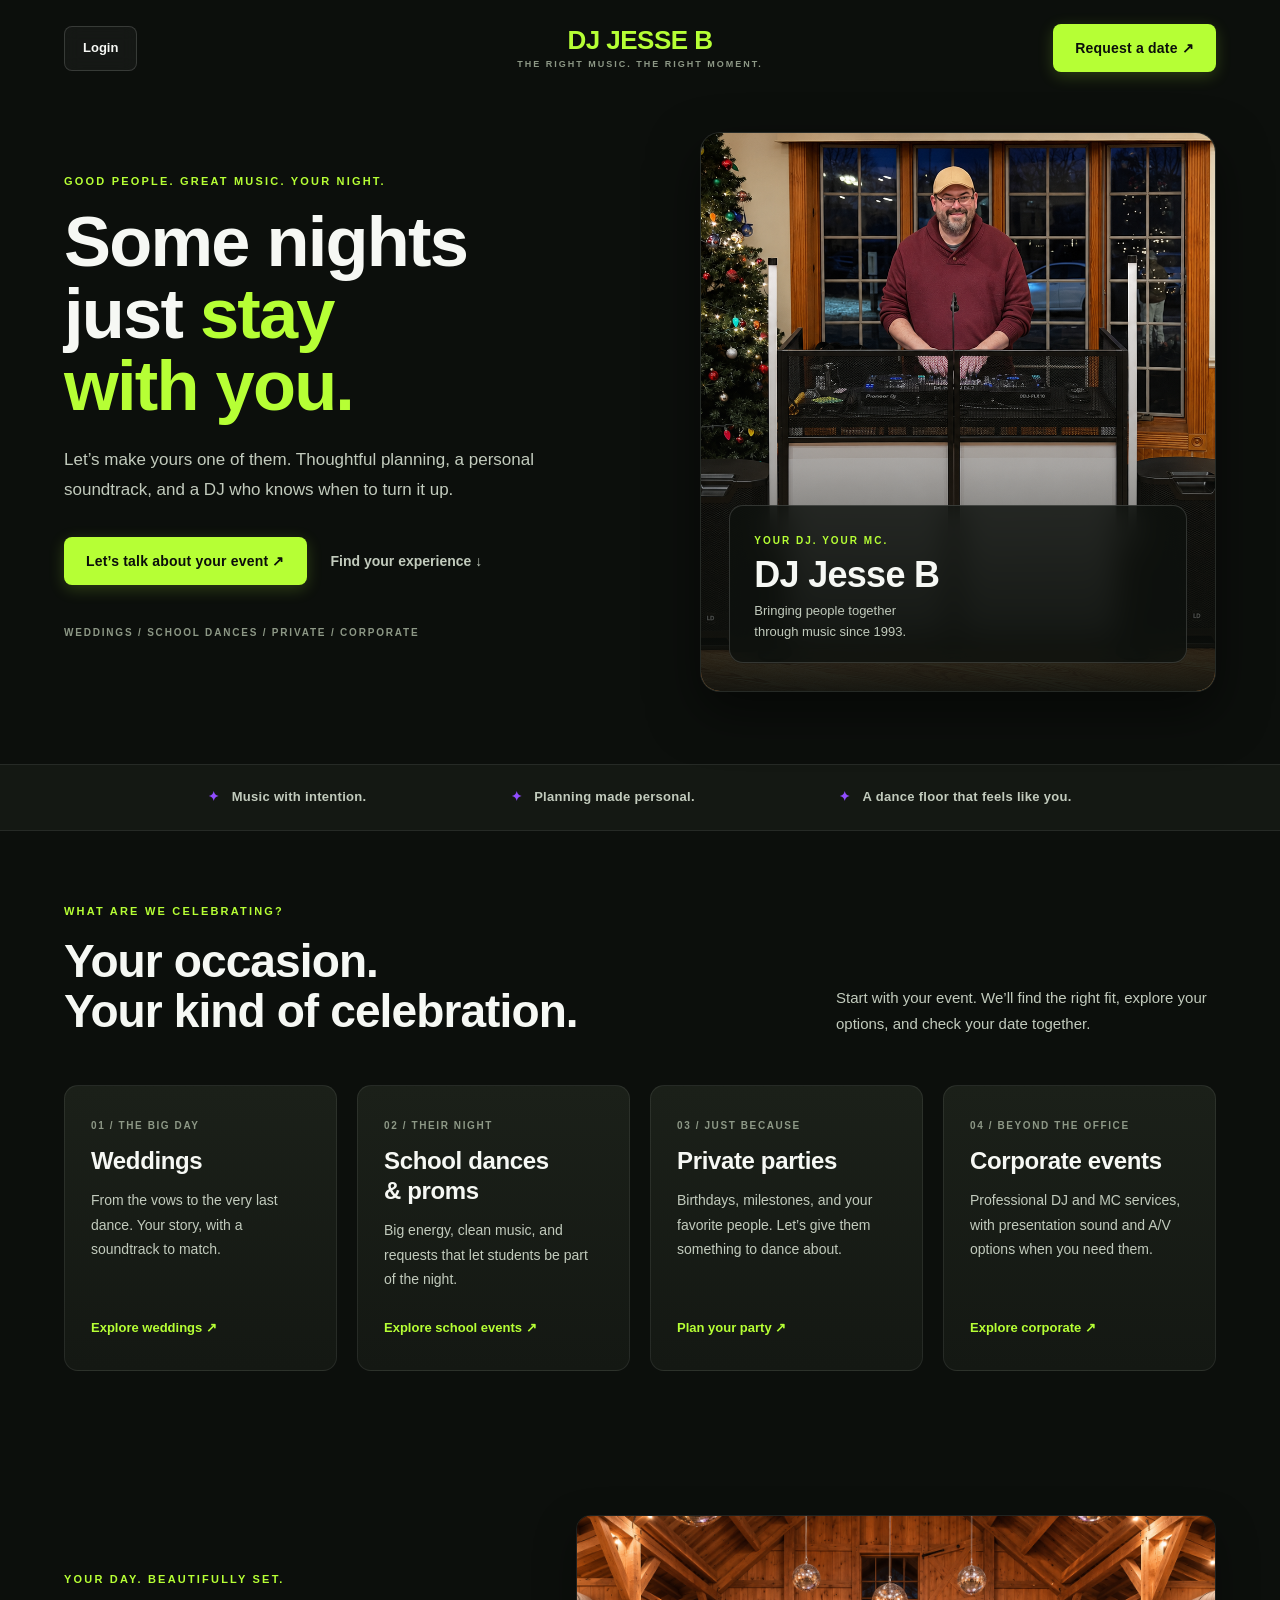
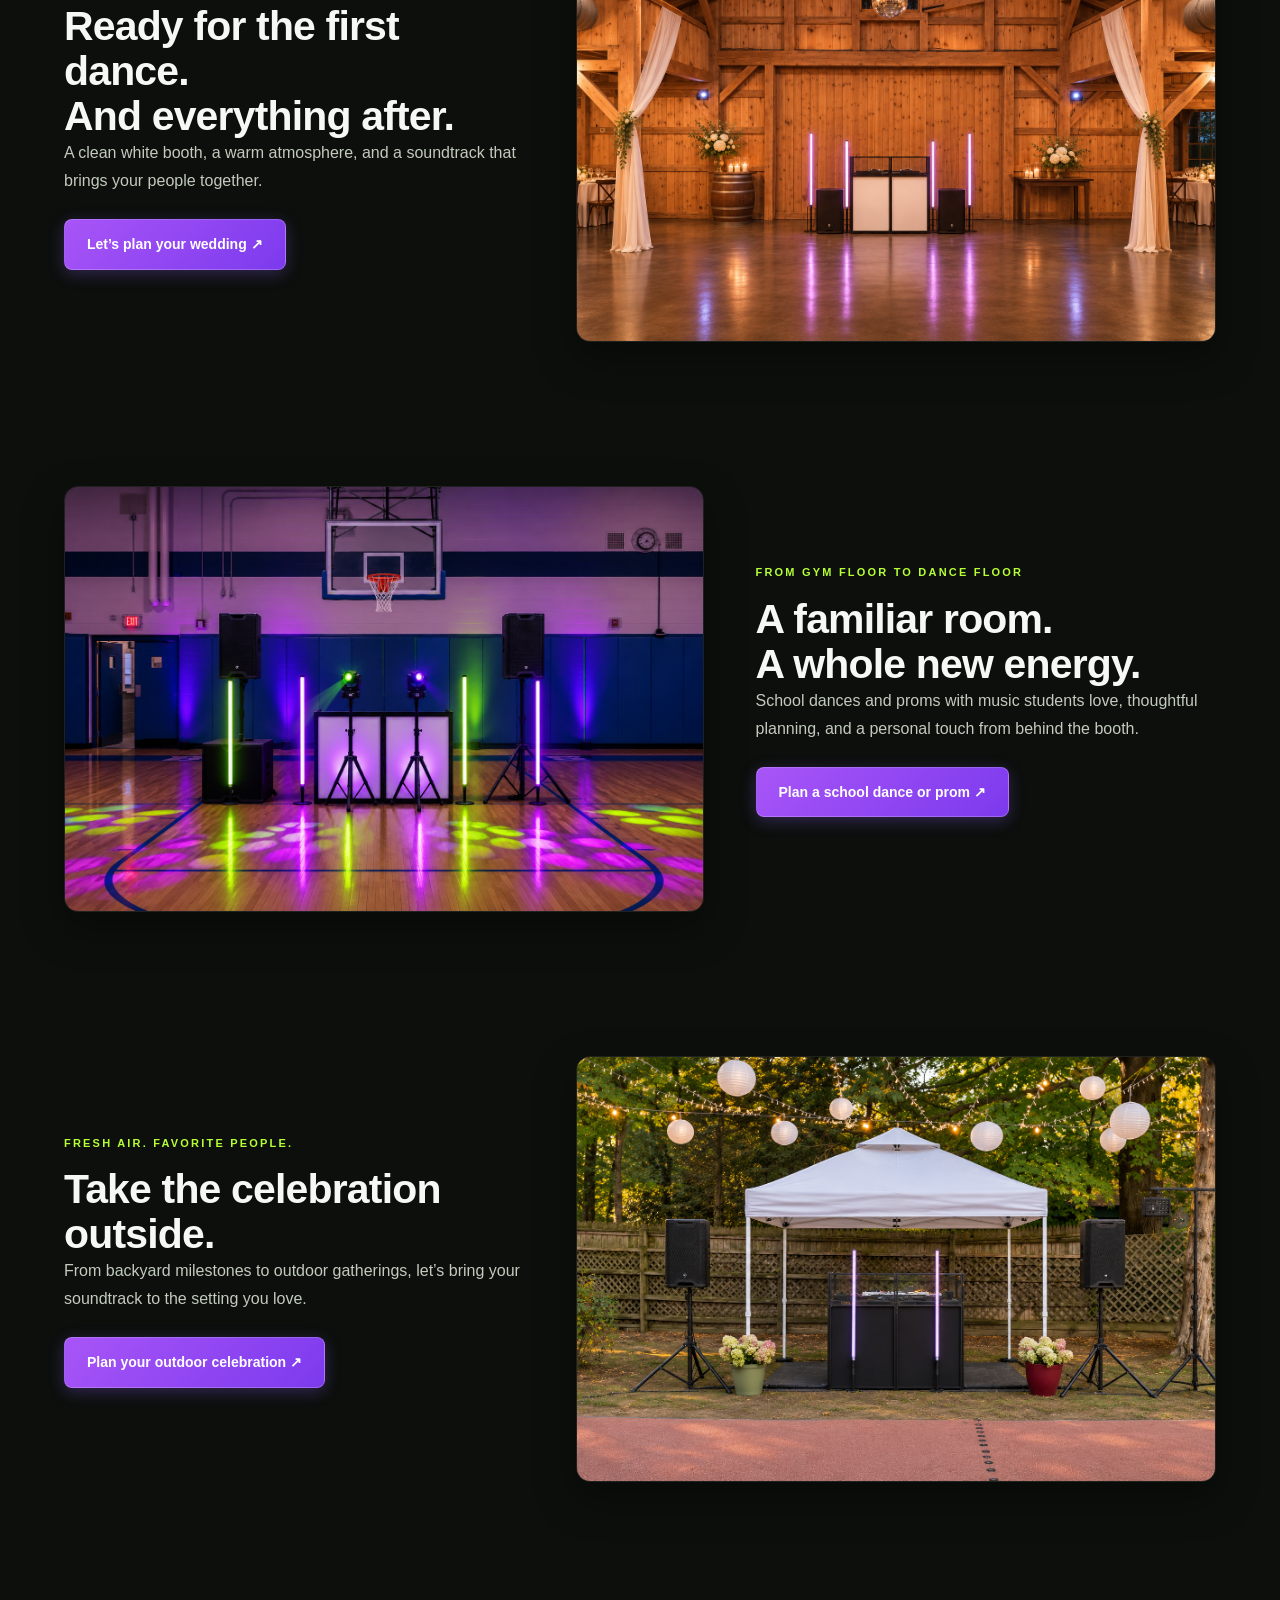
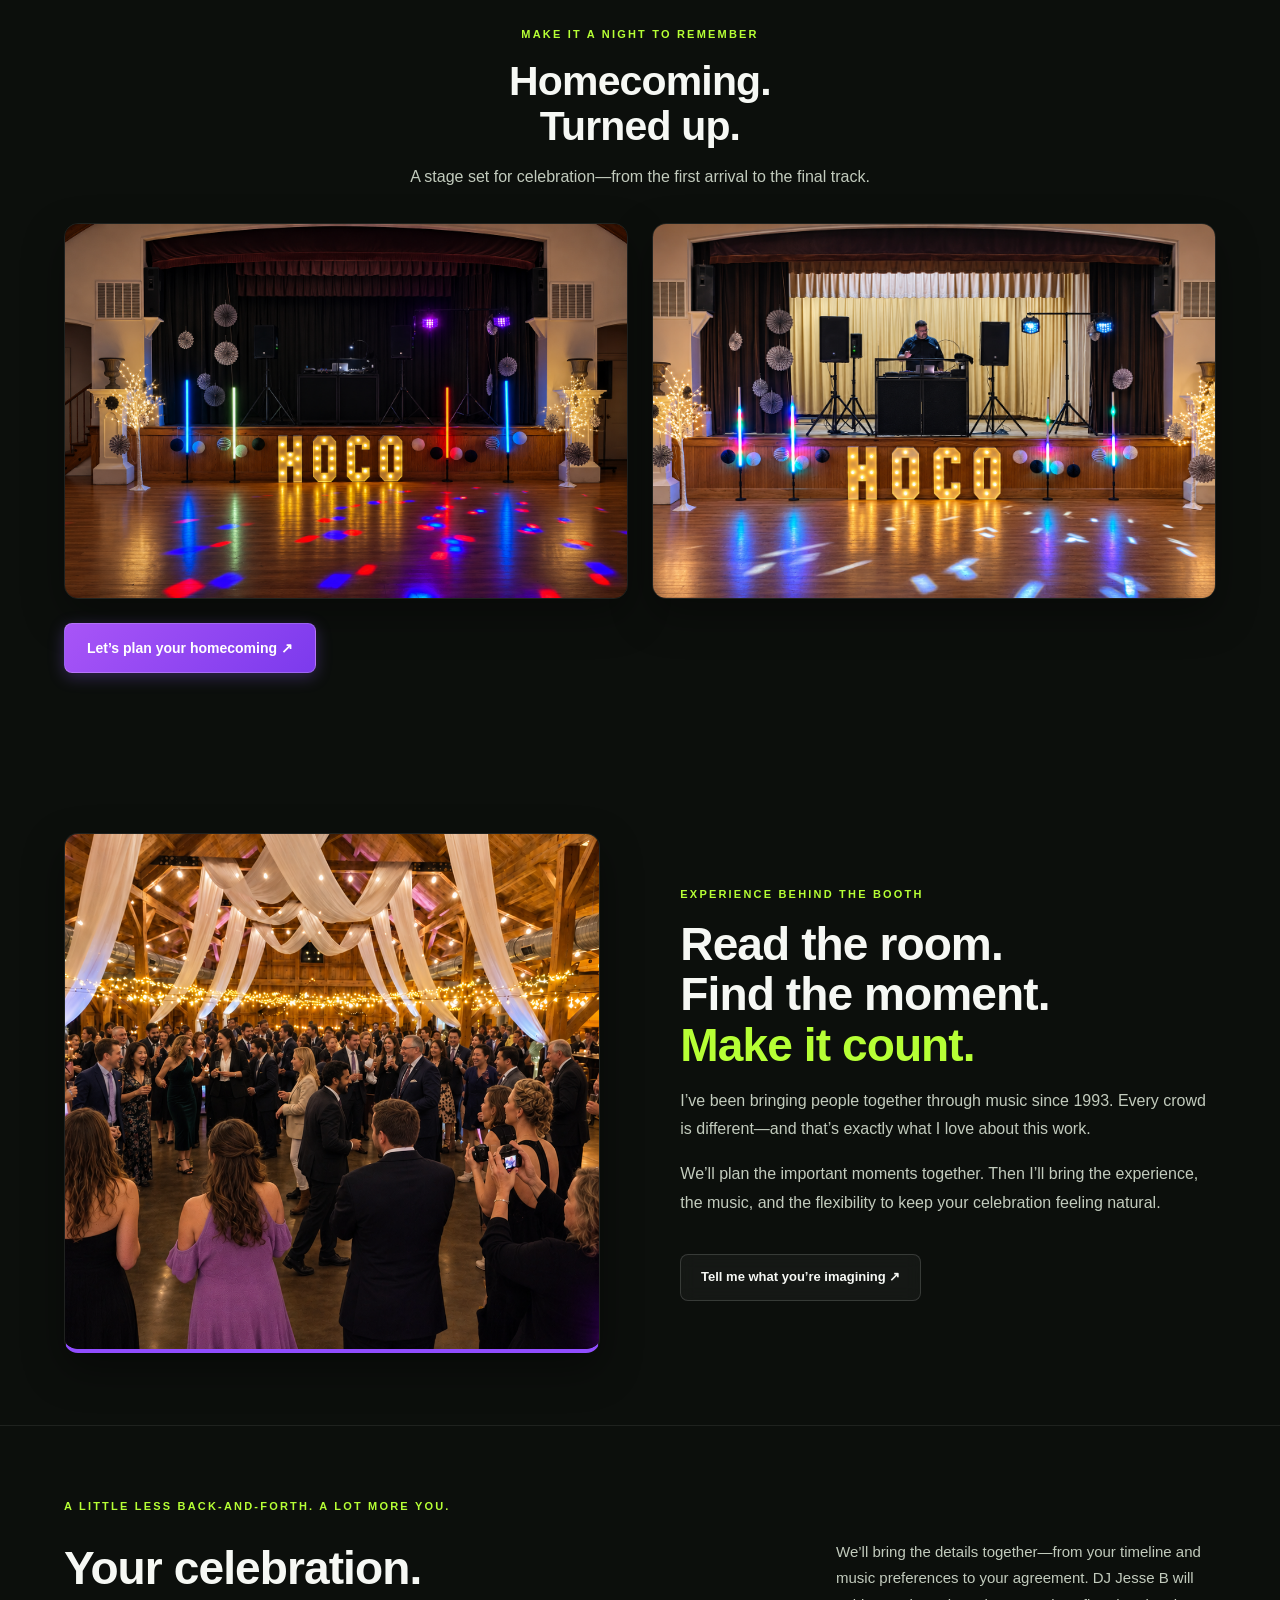
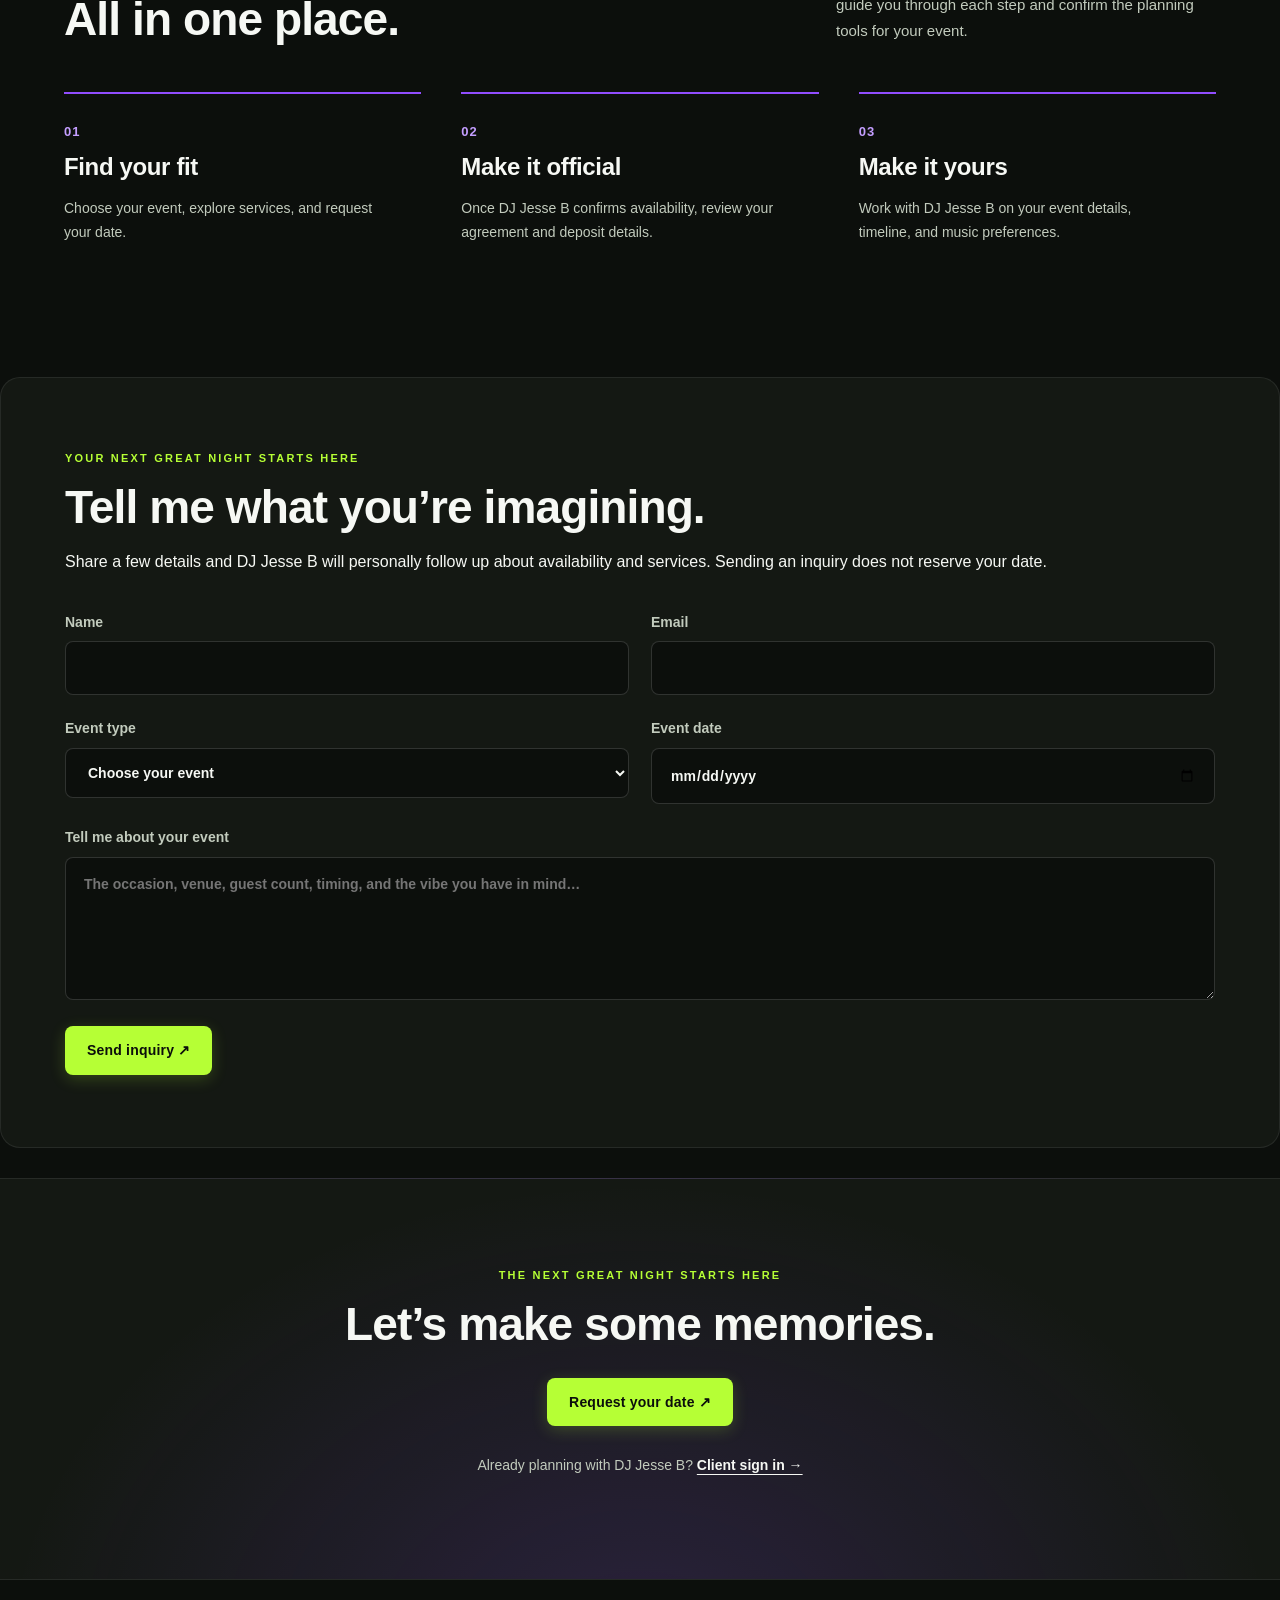
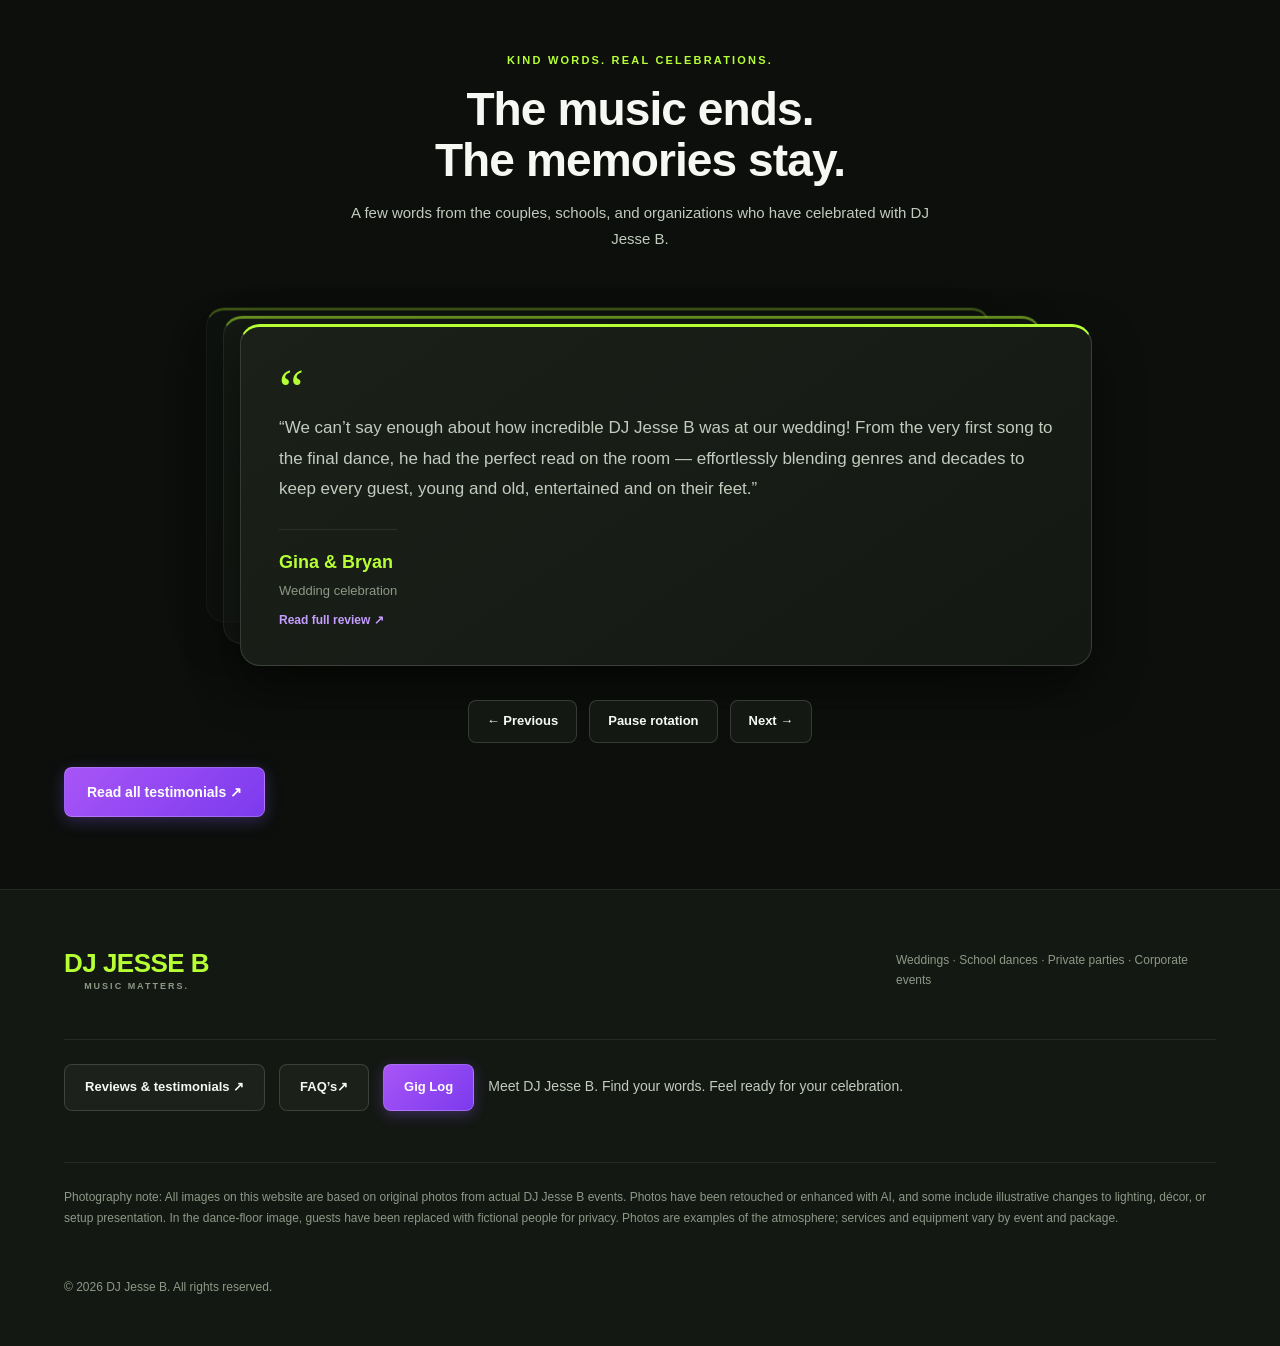
==== commit c67e6a06: "Elevate website design system, resolve Gig Log multi-column loading bug, and polish mobile UX - Fix " ====
--- a/index.html
+++ b/index.html
@@ -1,12 +1,301 @@
 <!doctype html>
-<html lang="en"><head><meta charset="utf-8"><meta name="viewport" content="width=device-width, initial-scale=1"><meta name="description" content="DJ Jesse B brings weddings, school dances, private parties and corporate events to life throughout New York’s Hudson Valley. Request your date."><link rel="canonical" href="https://music-matters.me/"><title>Hudson Valley Wedding & Event DJ | DJ Jesse B.</title><link rel="stylesheet" href="style.dd890eec6689.css"><link rel="stylesheet" href="desktop-preview.d10943d9b52d.css"></head><body>
-
-<header><a class="header-login outline" href="#client-access" data-client-login>Login</a><a class="brand" href="#">DJ JESSE B<span>THE RIGHT MUSIC. THE RIGHT MOMENT.</span></a><button class="primary" data-request>Request a date ↗</button></header>
-<main><section class="hero"><div class="hero-copy"><p class="eyebrow">GOOD PEOPLE. GREAT MUSIC. YOUR NIGHT.</p><h1>Some nights<br>just <em>stay<br> with you.</em></h1><p class="lead">Let’s make yours one of them. Thoughtful planning, a personal soundtrack, and a DJ who knows when to turn it up.</p><div class="actions"><button class="primary" data-request>Let’s talk about your event ↗</button><a href="#events">Find your experience ↓</a></div><p class="caption">WEDDINGS / SCHOOL DANCES / PRIVATE / CORPORATE</p></div><div class="hero-photo"><img src="assets/jesse-level.png" alt="DJ Jesse B behind his white DJ booth"><div class="photo-label"><span>YOUR DJ. YOUR MC.</span><strong>DJ Jesse B</strong><p>Bringing people together<br>through music since 1993.</p></div></div></section>
-<div class="strip"><span>Music with intention.</span><span>Planning made personal.</span><span>A dance floor that feels like you.</span></div>
-<section class="section" id="events"><div class="section-heading"><div><p class="eyebrow">WHAT ARE WE CELEBRATING?</p><h2>Your occasion.<br>Your kind of celebration.</h2></div><p>Start with your event. We’ll find the right fit, explore your options, and check your date together.</p></div><div class="events"><a href="#contact" data-event="Wedding"><span class="number">01 / THE BIG DAY</span><h3>Weddings</h3><p>From the vows to the very last dance. Your story, with a soundtrack to match.</p><span class="arrow">Explore weddings ↗</span></a><a href="#contact" data-event="Prom / School Dance"><span class="number">02 / THEIR NIGHT</span><h3>School dances<br>& proms</h3><p>Big energy, clean music, and requests that let students be part of the night.</p><span class="arrow">Explore school events ↗</span></a><a href="#contact" data-event="Private Event"><span class="number">03 / JUST BECAUSE</span><h3>Private parties</h3><p>Birthdays, milestones, and your favorite people. Let’s give them something to dance about.</p><span class="arrow">Plan your party ↗</span></a><a href="#contact" data-event="Corporate / Community Event"><span class="number">04 / BEYOND THE OFFICE</span><h3>Corporate events</h3><p>Professional DJ and MC services, with presentation sound and A/V options when you need them.</p><span class="arrow">Explore corporate ↗</span></a></div></section>
-<section class="wedding-feature section" id="wedding-inspiration"><div class="section-heading"><div><p class="eyebrow">YOUR DAY. BEAUTIFULLY SET.</p><h2>Ready for the first dance.<br>And everything after.</h2></div><p>A clean white booth, a warm atmosphere, and a soundtrack that brings your people together.</p></div><figure><img src="assets/wedding-setup-concept.png" alt="Edited wedding setup concept based on DJ Jesse B’s barn photo, with a white DJ booth, speakers, lavender lights and wedding décor" loading="lazy" width="1536" height="1024"></figure><a class="outline wedding-link" href="#contact" data-event="Wedding">Let’s plan your wedding ↗</a></section><section class="wedding-feature section" id="school-inspiration"><div class="section-heading"><div><p class="eyebrow">FROM GYM FLOOR TO DANCE FLOOR</p><h2>A familiar room.<br>A whole new energy.</h2></div><p>School dances and proms with music students love, thoughtful planning, and a personal touch from behind the booth.</p></div><figure><img src="assets/school-dance-concept.png" alt="School dance setup with a white DJ booth and lime and purple lighting" loading="lazy" width="1672" height="941"></figure><a class="outline wedding-link" href="#contact" data-event="Prom / School Dance">Plan a school dance or prom ↗</a></section><section class="wedding-feature section" id="outdoor-inspiration"><div class="section-heading"><div><p class="eyebrow">FRESH AIR. FAVORITE PEOPLE.</p><h2>Take the celebration<br>outside.</h2></div><p>From backyard milestones to outdoor gatherings, let’s bring your soundtrack to the setting you love.</p></div><figure><img src="assets/outdoor-event-concept.png" alt="Outdoor event setup with a white canopy, black DJ booth, speakers and lavender lighting beneath garden lanterns" loading="lazy" width="1672" height="941"></figure><a class="outline wedding-link" href="#contact" data-event="Private Event">Plan your outdoor celebration ↗</a></section><section class="wedding-feature section" id="homecoming"><div class="section-heading"><div><p class="eyebrow">MAKE IT A NIGHT TO REMEMBER</p><h2>Homecoming.<br>Turned up.</h2></div><p>A stage set for celebration—from the first arrival to the final track.</p></div><div class="homecoming-gallery"><figure><img src="assets/homecoming-lights.png" alt="Homecoming stage with illuminated HOCO letters, colorful dance-floor lights and decorative light trees" loading="lazy" width="1536" height="1024"></figure><figure><img src="assets/homecoming-dj.png" alt="DJ at the homecoming booth with illuminated HOCO letters and a colorful dance floor" loading="lazy" width="1672" height="941"></figure></div><a class="outline wedding-link" href="#contact" data-event="Prom / School Dance">Let’s plan your homecoming ↗</a></section><section class="approach section" id="approach"><div class="dance-photo"><img src="assets/dance-floor-fictional-guests.png" alt="Wedding dance floor beneath white draping, mirror balls and warm string lights; guests replaced with fictional people using AI" loading="lazy" width="941" height="1672"></div><div><p class="eyebrow">EXPERIENCE BEHIND THE BOOTH</p><h2>Read the room.<br>Find the moment.<br><em>Make it count.</em></h2><p>I’ve been bringing people together through music since 1993. Every crowd is different—and that’s exactly what I love about this work.</p><p>We’ll plan the important moments together. Then I’ll bring the experience, the music, and the flexibility to keep your celebration feeling natural.</p><button class="outline" data-request>Tell me what you’re imagining ↗</button></div></section>
-<section class="planning section"><p class="eyebrow">A LITTLE LESS BACK-AND-FORTH. A LOT MORE YOU.</p><div class="section-heading"><h2>Your celebration.<br>All in one place.</h2><p>We’ll bring the details together—from your timeline and music preferences to your agreement. DJ Jesse B will guide you through each step and confirm the planning tools for your event.</p></div><ol><li><span>01</span><h3>Find your fit</h3><p>Choose your event, explore services, and request your date.</p></li><li><span>02</span><h3>Make it official</h3><p>Once DJ Jesse B confirms availability, review your agreement and deposit details.</p></li><li><span>03</span><h3>Make it yours</h3><p>Work with DJ Jesse B on your event details, timeline, and music preferences.</p></li></ol></section>
-<section class="section public-contact" id="contact"><p class="eyebrow">YOUR NEXT GREAT NIGHT STARTS HERE</p><h2>Tell me what you’re imagining.</h2><p>Share a few details and DJ Jesse B will personally follow up about availability and services. Sending an inquiry does not reserve your date.</p><form onsubmit="event.preventDefault(); alert('This review copy is not connected to email. Your inquiry has not been sent.');" name="event-inquiry" method="POST" data-netlify="true" netlify-honeypot="bot-field" action="/thank-you/"><input type="hidden" name="form-name" value="event-inquiry"><p hidden><label>Leave this blank<input name="bot-field"></label></p><div class="contact-grid"><label>Name<input name="name" autocomplete="name" required maxlength="300"></label><label>Email<input name="email" type="email" autocomplete="email" required maxlength="300"></label><label>Event type<select name="eventType" required><option value="">Choose your event</option><option>Wedding</option><option>Prom / School Dance</option><option>Private Event</option><option>Corporate / Community Event</option><option>Other</option></select></label><label>Event date<input name="date" type="date"></label><label class="contact-message">Tell me about your event<textarea name="message" rows="5" maxlength="5000" placeholder="The occasion, venue, guest count, timing, and the vibe you have in mind…"></textarea></label></div><button class="primary" type="submit">Send inquiry ↗</button></form></section><section class="final-cta"><p class="eyebrow">THE NEXT GREAT NIGHT STARTS HERE</p><h2>Let’s make some memories.</h2><button class="primary" data-request>Request your date ↗</button><p>Already planning with DJ Jesse B? <a href="#client-access" data-client-login>Client sign in →</a></p></section><section class="section testimonials" id="reviews"><div class="section-heading"><div><p class="eyebrow">KIND WORDS. REAL CELEBRATIONS.</p><h2>The music ends.<br>The memories stay.</h2></div><p>A few words from the couples, schools, and organizations who have celebrated with DJ Jesse B.</p></div><div class="review-grid"><figure class="review-card"><span class="review-mark" aria-hidden="true">“</span><blockquote><p>“We can’t say enough about how incredible DJ Jesse B was at our wedding! From the very first song to the final dance, he had the perfect read on the room — effortlessly blending genres and decades to keep every guest, young and old, entertained and on their feet.”</p></blockquote><figcaption><strong>Gina &amp; Bryan</strong><span>Wedding celebration · excerpt</span></figcaption></figure><figure class="review-card"><span class="review-mark" aria-hidden="true">“</span><blockquote><p>“Thank you so very, very much for being our Entertainment Sponsor for the 2026 Strength in Strides Run/Walk. It’s people like you who support non-profits that make our world a better place!”</p></blockquote><figcaption><strong>HV Heroes</strong><span>2026 Strength in Strides Run/Walk</span></figcaption></figure><figure class="review-card"><span class="review-mark" aria-hidden="true">“</span><blockquote><p>“Thank you so much for donating your time, equipment and expertise to our Valentine’s Day Dance! The students really enjoyed the event… We couldn’t have done this without your help.”</p></blockquote><figcaption><strong>Team 7</strong><span>Valentine’s Day Dance</span></figcaption></figure></div><a class="outline wedding-link" href="reviews/">Read all testimonials ↗</a></section></main>
-<footer><a class="brand" href="#">DJ JESSE B<span>MUSIC MATTERS.</span></a><p>Weddings · School dances · Private parties · Corporate events</p><div class="footer-faq"><a class="outline reviews-footer-link" href="reviews/">Reviews & testimonials ↗</a><button class="outline faq-launch" type="button" data-faq>FAQ’s <span aria-hidden="true">↗</span></button><a class="outline gig-log-link" href="/gig-log/">Gig Log</a><p>Meet DJ Jesse B. Find your words. Feel ready for your celebration.</p></div><p class="photo-disclosure">Photography note: All images on this website are based on original photos from actual DJ Jesse B events. Photos have been retouched or enhanced with AI, and some include illustrative changes to lighting, décor, or setup presentation. In the dance-floor image, guests have been replaced with fictional people for privacy. Photos are examples of the atmosphere; services and equipment vary by event and package.</p><small>© 2026 DJ Jesse B. All rights reserved.</small></footer>
-<dialog aria-labelledby="choose-title"><button class="close" aria-label="Close event menu">×</button><p class="eyebrow">LET’S MAKE A GREAT NIGHT</p><h2 id="choose-title">What are we celebrating?</h2><div class="choices"><a href="#contact" data-event="Wedding">♡ Wedding <span>→</span></a><a href="#contact" data-event="Prom / School Dance">♫ School dance / prom <span>→</span></a><a href="#contact" data-event="Private Event">✦ Private party <span>→</span></a><a href="#contact" data-event="Corporate / Community Event">◈ Corporate event <span>→</span></a></div></dialog><dialog id="client-access" aria-labelledby="client-access-title"><button class="close" type="button" data-close-login aria-label="Close client information">×</button><h2 id="client-access-title">Already planning with DJ Jesse B?</h2><p>Online client sign-in is being prepared. Please contact DJ Jesse B for help with your current event plans.</p><a class="primary" href="#contact" data-contact-login>Contact DJ Jesse B ↗</a></dialog><script src="site.88f54ec1fb34.js"></script><script type="module" src="faq-library.5a2a1c90f46e.js"></script><script type="module" src="reviews.a93d03d4d07f.js"></script></body></html>
+<html lang="en">
+<head>
+  <meta charset="utf-8">
+  <meta name="viewport" content="width=device-width, initial-scale=1">
+  <meta name="description" content="DJ Jesse B brings weddings, school dances, private parties and corporate events to life throughout New York’s Hudson Valley. Request your date.">
+  <link rel="canonical" href="https://music-matters.me/">
+  <title>Hudson Valley Wedding & Event DJ | DJ Jesse B.</title>
+  <link rel="icon" type="image/svg+xml" href="favicon.svg">
+  <link rel="icon" type="image/x-icon" href="favicon.ico">
+  <link rel="stylesheet" href="style.dd890eec6689.css">
+  <link rel="stylesheet" href="desktop-preview.d10943d9b52d.css">
+</head>
+<body>
+
+<header>
+  <a class="header-login outline" href="#client-access" data-client-login>Login</a>
+  <a class="brand" href="./">DJ JESSE B<span>THE RIGHT MUSIC. THE RIGHT MOMENT.</span></a>
+  <button class="primary" data-request>Request a date ↗</button>
+</header>
+
+<main>
+  <section class="hero">
+    <div class="hero-copy">
+      <p class="eyebrow">GOOD PEOPLE. GREAT MUSIC. YOUR NIGHT.</p>
+      <h1>Some nights<br>just <em>stay<br> with you.</em></h1>
+      <p class="lead">Let’s make yours one of them. Thoughtful planning, a personal soundtrack, and a DJ who knows when to turn it up.</p>
+      <div class="actions">
+        <button class="primary" data-request>Let’s talk about your event ↗</button>
+        <a href="#events">Find your experience ↓</a>
+      </div>
+      <p class="caption">WEDDINGS / SCHOOL DANCES / PRIVATE / CORPORATE</p>
+    </div>
+    <div class="hero-photo">
+      <img src="assets/jesse-level.png" alt="DJ Jesse B behind his white DJ booth with Denon DJ controller">
+      <div class="photo-label">
+        <span>YOUR DJ. YOUR MC.</span>
+        <strong>DJ Jesse B</strong>
+        <p>Bringing people together<br>through music since 1993.</p>
+      </div>
+    </div>
+  </section>
+
+  <div class="strip">
+    <span>Music with intention.</span>
+    <span>Planning made personal.</span>
+    <span>A dance floor that feels like you.</span>
+  </div>
+
+  <section class="section" id="events">
+    <div class="section-heading">
+      <div>
+        <p class="eyebrow">WHAT ARE WE CELEBRATING?</p>
+        <h2>Your occasion.<br>Your kind of celebration.</h2>
+      </div>
+      <p>Start with your event. We’ll find the right fit, explore your options, and check your date together.</p>
+    </div>
+    <div class="events">
+      <a href="#contact" data-event="Wedding">
+        <span class="number">01 / THE BIG DAY</span>
+        <h3>Weddings</h3>
+        <p>From the vows to the very last dance. Your story, with a soundtrack to match.</p>
+        <span class="arrow">Explore weddings ↗</span>
+      </a>
+      <a href="#contact" data-event="Prom / School Dance">
+        <span class="number">02 / THEIR NIGHT</span>
+        <h3>School dances<br>& proms</h3>
+        <p>Big energy, clean music, and requests that let students be part of the night.</p>
+        <span class="arrow">Explore school events ↗</span>
+      </a>
+      <a href="#contact" data-event="Private Event">
+        <span class="number">03 / JUST BECAUSE</span>
+        <h3>Private parties</h3>
+        <p>Birthdays, milestones, and your favorite people. Let’s give them something to dance about.</p>
+        <span class="arrow">Plan your party ↗</span>
+      </a>
+      <a href="#contact" data-event="Corporate / Community Event">
+        <span class="number">04 / BEYOND THE OFFICE</span>
+        <h3>Corporate events</h3>
+        <p>Professional DJ and MC services, with presentation sound and A/V options when you need them.</p>
+        <span class="arrow">Explore corporate ↗</span>
+      </a>
+    </div>
+  </section>
+
+  <section class="wedding-feature section" id="wedding-inspiration">
+    <div class="section-heading">
+      <div>
+        <p class="eyebrow">YOUR DAY. BEAUTIFULLY SET.</p>
+        <h2>Ready for the first dance.<br>And everything after.</h2>
+      </div>
+      <p>A clean white booth, a warm atmosphere, and a soundtrack that brings your people together.</p>
+    </div>
+    <figure>
+      <img src="assets/wedding-setup-concept.png" alt="Wedding setup concept based on DJ Jesse B’s barn event, with white DJ booth, column speakers, lavender lighting and wedding décor" loading="lazy" width="1536" height="1024">
+    </figure>
+    <a class="wedding-link" href="#contact" data-event="Wedding">Let’s plan your wedding ↗</a>
+  </section>
+
+  <section class="wedding-feature section" id="school-inspiration">
+    <div class="section-heading">
+      <div>
+        <p class="eyebrow">FROM GYM FLOOR TO DANCE FLOOR</p>
+        <h2>A familiar room.<br>A whole new energy.</h2>
+      </div>
+      <p>School dances and proms with music students love, thoughtful planning, and a personal touch from behind the booth.</p>
+    </div>
+    <figure>
+      <img src="assets/school-dance-concept.png" alt="School dance setup with a white DJ booth and lime and purple atmospheric lighting" loading="lazy" width="1672" height="941">
+    </figure>
+    <a class="wedding-link" href="#contact" data-event="Prom / School Dance">Plan a school dance or prom ↗</a>
+  </section>
+
+  <section class="wedding-feature section" id="outdoor-inspiration">
+    <div class="section-heading">
+      <div>
+        <p class="eyebrow">FRESH AIR. FAVORITE PEOPLE.</p>
+        <h2>Take the celebration<br>outside.</h2>
+      </div>
+      <p>From backyard milestones to outdoor gatherings, let’s bring your soundtrack to the setting you love.</p>
+    </div>
+    <figure>
+      <img src="assets/outdoor-event-concept.png" alt="Outdoor event setup with a white canopy, black DJ booth, speakers and lavender lighting beneath garden lanterns" loading="lazy" width="1672" height="941">
+    </figure>
+    <a class="wedding-link" href="#contact" data-event="Private Event">Plan your outdoor celebration ↗</a>
+  </section>
+
+  <section class="wedding-feature section" id="homecoming">
+    <div class="section-heading">
+      <div>
+        <p class="eyebrow">MAKE IT A NIGHT TO REMEMBER</p>
+        <h2>Homecoming.<br>Turned up.</h2>
+      </div>
+      <p>A stage set for celebration—from the first arrival to the final track.</p>
+    </div>
+    <div class="homecoming-gallery">
+      <figure>
+        <img src="assets/homecoming-lights.png" alt="Homecoming stage with illuminated HOCO letters, colorful dance-floor lights and decorative light trees" loading="lazy" width="1536" height="1024">
+      </figure>
+      <figure>
+        <img src="assets/homecoming-dj.png" alt="DJ at the homecoming booth with illuminated HOCO letters and a colorful dance floor" loading="lazy" width="1672" height="941">
+      </figure>
+    </div>
+    <a class="wedding-link" href="#contact" data-event="Prom / School Dance">Let’s plan your homecoming ↗</a>
+  </section>
+
+  <section class="approach section" id="approach">
+    <div class="dance-photo">
+      <img src="assets/dance-floor-fictional-guests.png" alt="Wedding dance floor beneath white draping, mirror balls and warm string lights; guests replaced with fictional people using AI" loading="lazy" width="941" height="1672">
+    </div>
+    <div>
+      <p class="eyebrow">EXPERIENCE BEHIND THE BOOTH</p>
+      <h2>Read the room.<br>Find the moment.<br><em>Make it count.</em></h2>
+      <p>I’ve been bringing people together through music since 1993. Every crowd is different—and that’s exactly what I love about this work.</p>
+      <p>We’ll plan the important moments together. Then I’ll bring the experience, the music, and the flexibility to keep your celebration feeling natural.</p>
+      <button class="outline" data-request>Tell me what you’re imagining ↗</button>
+    </div>
+  </section>
+
+  <section class="planning section">
+    <p class="eyebrow">A LITTLE LESS BACK-AND-FORTH. A LOT MORE YOU.</p>
+    <div class="section-heading">
+      <h2>Your celebration.<br>All in one place.</h2>
+      <p>We’ll bring the details together—from your timeline and music preferences to your agreement. DJ Jesse B will guide you through each step and confirm the planning tools for your event.</p>
+    </div>
+    <ol>
+      <li>
+        <span>01</span>
+        <h3>Find your fit</h3>
+        <p>Choose your event, explore services, and request your date.</p>
+      </li>
+      <li>
+        <span>02</span>
+        <h3>Make it official</h3>
+        <p>Once DJ Jesse B confirms availability, review your agreement and deposit details.</p>
+      </li>
+      <li>
+        <span>03</span>
+        <h3>Make it yours</h3>
+        <p>Work with DJ Jesse B on your event details, timeline, and music preferences.</p>
+      </li>
+    </ol>
+  </section>
+
+  <section class="section public-contact" id="contact">
+    <p class="eyebrow">YOUR NEXT GREAT NIGHT STARTS HERE</p>
+    <h2>Tell me what you’re imagining.</h2>
+    <p>Share a few details and DJ Jesse B will personally follow up about availability and services. Sending an inquiry does not reserve your date.</p>
+    <form onsubmit="event.preventDefault(); alert('This review copy is not connected to email. Your inquiry has not been sent.');" name="event-inquiry" method="POST" data-netlify="true" netlify-honeypot="bot-field" action="thank-you/">
+      <input type="hidden" name="form-name" value="event-inquiry">
+      <p hidden><label>Leave this blank<input name="bot-field"></label></p>
+      <div class="contact-grid">
+        <label>Name<input name="name" autocomplete="name" required maxlength="300"></label>
+        <label>Email<input name="email" type="email" autocomplete="email" required maxlength="300"></label>
+        <label>Event type
+          <select name="eventType" required>
+            <option value="">Choose your event</option>
+            <option>Wedding</option>
+            <option>Prom / School Dance</option>
+            <option>Private Event</option>
+            <option>Corporate / Community Event</option>
+            <option>Other</option>
+          </select>
+        </label>
+        <label>Event date<input name="date" type="date"></label>
+        <label class="contact-message">Tell me about your event
+          <textarea name="message" rows="5" maxlength="5000" placeholder="The occasion, venue, guest count, timing, and the vibe you have in mind…"></textarea>
+        </label>
+      </div>
+      <button class="primary" type="submit">Send inquiry ↗</button>
+    </form>
+  </section>
+
+  <section class="final-cta">
+    <p class="eyebrow">THE NEXT GREAT NIGHT STARTS HERE</p>
+    <h2>Let’s make some memories.</h2>
+    <button class="primary" data-request>Request your date ↗</button>
+    <p>Already planning with DJ Jesse B? <a href="#client-access" data-client-login>Client sign in →</a></p>
+  </section>
+
+  <section class="section testimonials" id="reviews">
+    <div class="section-heading">
+      <div>
+        <p class="eyebrow">KIND WORDS. REAL CELEBRATIONS.</p>
+        <h2>The music ends.<br>The memories stay.</h2>
+      </div>
+      <p>A few words from the couples, schools, and organizations who have celebrated with DJ Jesse B.</p>
+    </div>
+    <div class="review-grid">
+      <figure class="review-card">
+        <span class="review-mark" aria-hidden="true">“</span>
+        <blockquote>
+          <p>“We can’t say enough about how incredible DJ Jesse B was at our wedding! From the very first song to the final dance, he had the perfect read on the room — effortlessly blending genres and decades to keep every guest, young and old, entertained and on their feet.”</p>
+        </blockquote>
+        <figcaption>
+          <strong>Gina &amp; Bryan</strong>
+          <span>Wedding celebration · excerpt</span>
+        </figcaption>
+      </figure>
+      <figure class="review-card">
+        <span class="review-mark" aria-hidden="true">“</span>
+        <blockquote>
+          <p>“Thank you so very, very much for being our Entertainment Sponsor for the 2026 Strength in Strides Run/Walk. It’s people like you who support non-profits that make our world a better place!”</p>
+        </blockquote>
+        <figcaption>
+          <strong>HV Heroes</strong>
+          <span>2026 Strength in Strides Run/Walk</span>
+        </figcaption>
+      </figure>
+      <figure class="review-card">
+        <span class="review-mark" aria-hidden="true">“</span>
+        <blockquote>
+          <p>“Thank you so much for donating your time, equipment and expertise to our Valentine’s Day Dance! The students really enjoyed the event… We couldn’t have done this without your help.”</p>
+        </blockquote>
+        <figcaption>
+          <strong>Team 7</strong>
+          <span>Valentine’s Day Dance</span>
+        </figcaption>
+      </figure>
+    </div>
+    <a class="wedding-link" href="reviews/">Read all testimonials ↗</a>
+  </section>
+</main>
+
+<footer>
+  <a class="brand" href="./">DJ JESSE B<span>MUSIC MATTERS.</span></a>
+  <p>Weddings · School dances · Private parties · Corporate events</p>
+  <div class="footer-faq">
+    <a class="outline reviews-footer-link" href="reviews/">Reviews & testimonials ↗</a>
+    <button class="outline faq-launch" type="button" data-faq>FAQ’s <span aria-hidden="true">↗</span></button>
+    <a class="outline gig-log-link" href="gig-log/">Gig Log</a>
+    <p>Meet DJ Jesse B. Find your words. Feel ready for your celebration.</p>
+  </div>
+  <p class="photo-disclosure">Photography note: All images on this website are based on original photos from actual DJ Jesse B events. Photos have been retouched or enhanced with AI, and some include illustrative changes to lighting, décor, or setup presentation. In the dance-floor image, guests have been replaced with fictional people for privacy. Photos are examples of the atmosphere; services and equipment vary by event and package.</p>
+  <small>© 2026 DJ Jesse B. All rights reserved.</small>
+</footer>
+
+<dialog aria-labelledby="choose-title">
+  <button class="close" aria-label="Close event menu">×</button>
+  <p class="eyebrow">LET’S MAKE A GREAT NIGHT</p>
+  <h2 id="choose-title">What are we celebrating?</h2>
+  <div class="choices">
+    <a href="#contact" data-event="Wedding">♡ Wedding <span>→</span></a>
+    <a href="#contact" data-event="Prom / School Dance">♫ School dance / prom <span>→</span></a>
+    <a href="#contact" data-event="Private Event">✦ Private party <span>→</span></a>
+    <a href="#contact" data-event="Corporate / Community Event">◈ Corporate event <span>→</span></a>
+  </div>
+</dialog>
+
+<dialog id="client-access" aria-labelledby="client-access-title">
+  <button class="close" type="button" data-close-login aria-label="Close client information">×</button>
+  <h2 id="client-access-title">Already planning with DJ Jesse B?</h2>
+  <p>Online client sign-in is being prepared. Please contact DJ Jesse B for help with your current event plans.</p>
+  <a class="primary" href="#contact" data-contact-login>Contact DJ Jesse B ↗</a>
+</dialog>
+
+<script src="site.88f54ec1fb34.js"></script>
+<script type="module" src="faq-library.5a2a1c90f46e.js"></script>
+<script type="module" src="reviews.a93d03d4d07f.js"></script>
+</body>
+</html>
--- a/style.dd890eec6689.css
+++ b/style.dd890eec6689.css
@@ -1,38 +1,1602 @@
-*{box-sizing:border-box}html{scroll-behavior:smooth;scroll-padding-top:30px}body{margin:0;background:#111411;color:#f5f6f2;font-family:Arial,Helvetica,sans-serif}a{color:inherit;text-decoration:none}button{font:inherit;cursor:pointer}a:focus-visible,button:focus-visible{outline:3px solid #914dff;outline-offset:5px}.preview{padding:9px;text-align:center;background:#202520;color:#bac2b5;font-size:10px;letter-spacing:2px}header{max-width:1440px;margin:auto;padding:28px 5%;display:flex;align-items:center;gap:36px;justify-content:space-between}.brand{font-size:28px;font-weight:900;letter-spacing:-1.5px;color:#b6ff35;white-space:nowrap}.brand span{display:block;font-size:8px;letter-spacing:2px;color:#e8eae5;margin-top:8px}nav{display:flex;gap:28px;font-size:13px;color:#c2c9bd}.primary{border:0;border-radius:5px;background:#b6ff35;padding:17px 24px;color:#111411;font-weight:750}.primary:hover{background:#cbff75}.hero{max-width:1440px;margin:auto;display:grid;grid-template-columns:1.05fr 1fr;padding:30px 5% 70px;gap:4%}.eyebrow{font-size:11px;font-weight:700;letter-spacing:2px;color:#b6ff35;line-height:1.7}.hero h1{font-size:clamp(62px,6.4vw,100px);letter-spacing:-6px;line-height:.98;margin:28px 0}em{font-style:normal;color:#b6ff35}.lead{max-width:440px;font-size:17px;color:#b9c1b3;line-height:1.7}.actions{display:flex;gap:22px;align-items:center;margin:30px 0;font-size:12px}.caption{font-size:9px;letter-spacing:1.4px;color:#919b8c;margin-top:44px}.hero-photo{position:relative;min-height:600px;overflow:hidden;border-radius:120px 8px 8px 8px}.hero-photo img{width:100%;height:100%;object-fit:cover;position:absolute;object-position:52% center}.hero-photo:after{content:'';position:absolute;inset:0;background:linear-gradient(0deg,#111411ed,transparent 60%)}.photo-label{position:absolute;bottom:35px;left:35px;z-index:1}.photo-label span{font-size:10px;letter-spacing:2px;color:#b6ff35}.photo-label strong{display:block;font-size:48px;letter-spacing:-2px;margin-top:8px}.photo-label p{color:#c5cbbf;line-height:1.6;font-size:13px}.strip{display:flex;justify-content:space-evenly;padding:24px;background:#202520;border-block:1px solid #394130;font-size:13px}.strip span:before{content:'✦';color:#914dff;margin-right:16px}.section{max-width:1440px;padding:95px 5%;margin:auto}.section-heading{display:flex;align-items:end;justify-content:space-between;gap:50px;margin-bottom:42px}h2{font-size:clamp(32px,3.7vw,54px);letter-spacing:-2px;line-height:1.08;margin:16px 0}.section-heading>p{max-width:350px;color:#b9c1b3;font-size:15px;line-height:1.8}.events{display:grid;grid-template-columns:repeat(4,1fr);gap:16px}.events>a{padding:28px 22px;background:#202520;border:1px solid #384032;border-radius:8px;display:flex;flex-direction:column;transition:transform .2s,border-color .2s}.events>a:hover{transform:translateY(-5px);border-color:#b6ff35}.number{font-size:9px;letter-spacing:1.6px;color:#a5af9c}h3{font-size:24px;letter-spacing:-.6px}.events p{font-size:14px;line-height:1.8;color:#b9c1b3}.arrow{color:#b6ff35;font-size:12px;margin-top:auto;padding-top:24px}.approach{display:grid;grid-template-columns:1fr 1fr;gap:9%;align-items:center;padding-top:20px}.dance-photo{height:480px;border-radius:8px;overflow:hidden;border-bottom:5px solid #914dff}.dance-photo img{width:100%;height:100%;object-fit:cover}.approach p:not(.eyebrow){color:#b9c1b3;font-size:15px;line-height:1.8}.outline{border:1px solid #6f7b61;color:#f5f6f2;border-radius:5px;background:transparent;padding:16px 20px;margin-top:15px}.planning{border-top:1px solid #384032}.planning ol{display:grid;grid-template-columns:repeat(3,1fr);gap:45px;list-style:none;padding:0;margin-top:55px}.planning li{border-top:1px solid #4b3c62;padding-top:24px}.planning li>span{font-size:13px;color:#bb92ff}.planning li p{color:#b9c1b3;line-height:1.8;font-size:14px;max-width:300px}.final-cta{padding:80px 20px;text-align:center;background:radial-gradient(ellipse at 50% 130%,#4c2b7355,transparent 70%),#202520;border-block:1px solid #384032}.final-cta h2{margin:20px 0 30px}.final-cta>p:last-child{font-size:13px;color:#b9c1b3;margin-top:28px}.final-cta a{color:#f5f6f2;text-decoration:underline}footer{padding:40px 5%;display:flex;gap:20px;align-items:center;justify-content:space-between}footer p,footer small{font-size:11px;color:#9aa591;max-width:300px;line-height:1.7}dialog{max-width:560px;width:calc(100% - 32px);padding:38px;background:#202520;color:#f5f6f2;border:1px solid #914dff;border-radius:16px}dialog::backdrop{background:#080a08d9;backdrop-filter:blur(6px)}dialog h2{font-size:36px}.close{position:absolute;right:16px;top:12px;border:0;background:none;color:white;font-size:30px}.choices{display:grid;gap:10px;margin-top:25px}.choices a{padding:20px;background:#111411;border:1px solid #4a563c;border-radius:8px;display:flex;justify-content:space-between}.choices a:hover{border-color:#b6ff35;color:#b6ff35}@media(max-width:900px){nav{display:none}.hero{grid-template-columns:1fr 1fr}.hero h1{font-size:70px;letter-spacing:-4px}.hero-photo{min-height:540px}.actions{align-items:start;flex-direction:column}.events{grid-template-columns:1fr 1fr}.strip{gap:20px;padding:22px}.strip span{font-size:11px}.approach{gap:6%}footer{flex-wrap:wrap}}@media(max-width:600px){header{padding:22px 6%;gap:15px}.brand{font-size:24px}.brand span{font-size:6px;letter-spacing:1.3px}header .primary{font-size:11px;padding:14px}.hero{grid-template-columns:1fr;padding:18px 6% 40px;gap:28px}.hero h1{font-size:76px;letter-spacing:-4.5px}.hero h1 br:last-child{display:none}.hero-photo{min-height:430px;border-top-left-radius:80px}.hero-photo img{object-position:center 30%}.actions{flex-direction:row;align-items:center;gap:14px}.actions .primary{font-size:12px;padding:16px}.actions>a{font-size:11px}.caption{margin-top:24px;font-size:8px}.strip{flex-wrap:wrap;justify-content:start;padding-inline:6%;gap:14px}.section{padding:60px 6%}.section-heading{display:block}.section-heading>p{max-width:none}.events{grid-template-columns:1fr}.events>a{padding:26px}.events h3{margin-bottom:4px}.approach{display:flex;flex-direction:column-reverse;gap:30px}.dance-photo{height:320px;width:100%}.planning ol{grid-template-columns:1fr;gap:20px}.planning li p{max-width:none}.final-cta{padding:60px 6%}footer{display:block}dialog{padding:32px 24px}}@media(prefers-reduced-motion:reduce){html{scroll-behavior:auto}*{transition:none!important}}
-
-.wedding-feature{padding-top:0}.wedding-feature figure{margin:0}.wedding-feature img{display:block;width:100%;height:auto;border-radius:12px;border:1px solid #384032}.wedding-feature figcaption{font-size:11px;color:#a9b3a1;line-height:1.7;margin-top:12px;max-width:760px}.wedding-link{display:inline-block;margin-top:24px}
-
-footer{flex-wrap:wrap}footer .photo-disclosure{flex-basis:100%;max-width:none;border-top:1px solid #384032;padding-top:22px;margin-top:16px;line-height:1.8;font-size:12px;color:#b9c1b3}
-
-.homecoming-gallery{display:grid;gap:22px}.homecoming-gallery img{width:100%;height:auto}
-
-header{display:grid;grid-template-columns:1fr auto 1fr;gap:24px}header>.brand{text-align:center;grid-column:2}header>.header-login{justify-self:start;margin:0;grid-column:1}header>.primary{justify-self:end;grid-column:3}.header-login{font-size:13px;font-weight:700;padding:16px 24px}@media(max-width:600px){header{gap:10px;padding:20px 4%;grid-template-columns:1fr auto 1fr}header>.brand{font-size:22px}header>.brand span{font-size:5px;letter-spacing:.7px}header>.header-login{font-size:11px;padding:13px 12px}header>.primary{padding:13px 10px;font-size:10px}}@media(max-width:360px){header>.brand{font-size:19px}header>.brand span{max-width:130px;white-space:normal;line-height:1.6}header{gap:7px}header>.primary{font-size:9px;padding:12px 7px}}
-
-header>.header-login{background:#914DFF;border-color:#914DFF;color:#fff}header>.header-login:hover{background:#7e38ec;border-color:#7e38ec}
-
-
-.approach .dance-photo{height:620px}.approach .dance-photo img{object-position:center 58%}@media(max-width:600px){.approach .dance-photo{height:520px}}
-
-.public-contact{background:#202520}.public-contact form{margin-top:30px}.contact-grid{display:grid;grid-template-columns:1fr 1fr;gap:24px;margin-bottom:24px}.contact-grid label{display:block;font-size:15px;color:#c8d1c2}.contact-grid input,.contact-grid select,.contact-grid textarea{display:block;width:100%;box-sizing:border-box;margin-top:10px;background:#111411;color:#f5f6f2;border:1px solid #546148;border-radius:9px;padding:16px;font:inherit}.contact-grid :is(input,select,textarea):focus{outline:2px solid #914dff;outline-offset:3px}.contact-message{grid-column:1/-1}#client-access .primary{display:inline-block;margin-top:15px}@media(max-width:600px){.contact-grid{grid-template-columns:1fr}}
-
-/* FAQ and guide library */
-.footer-faq{display:flex;align-items:center;gap:20px;flex-basis:100%;padding:26px 0 10px;border-top:1px solid #384032;margin-top:12px}.footer-faq .faq-launch{margin:0;background:#914dff;border-color:#914dff;color:#fff;font-size:17px;font-weight:700;min-height:48px}.footer-faq .faq-launch:hover{background:#a66dff}.footer-faq p{max-width:none;font-size:14px;margin:0;color:#bac2b5}
-.faq-library{width:min(1120px,calc(100% - 32px));max-width:1120px;max-height:90dvh;padding:0;overflow:hidden;border:1px solid #914dff;border-radius:20px;box-shadow:0 24px 100px #0008}.faq-top{display:flex;justify-content:space-between;gap:24px;padding:30px 34px;background:linear-gradient(125deg,#202520,#2b203b);border-bottom:1px solid #544064}.faq-top h2{font-size:clamp(26px,3vw,38px);letter-spacing:-1.2px;margin:8px 0 12px}.faq-top p:not(.eyebrow){font-size:14px;line-height:1.7;color:#c3cbbd;margin:0;max-width:640px}.faq-top .eyebrow{font-size:10px;margin:0}.faq-close{align-self:start;flex-shrink:0;border:1px solid #72518f;border-radius:8px;background:#111411;color:#fff;font-weight:700;padding:12px 16px;min-height:44px}.faq-layout{display:grid;grid-template-columns:270px minmax(0,1fr);min-height:0}.faq-library .faq-nav{display:flex;flex-direction:column;gap:12px;padding:26px 20px;background:#171c16;align-items:stretch;overflow:auto;max-height:calc(90dvh - 180px)}.faq-nav button{position:relative;text-align:left;border:1px solid #44513c;border-radius:10px;background:#202520;color:#f5f6f2;padding:18px 28px 18px 16px;min-height:90px}.faq-nav button span{display:block;font-size:9px;letter-spacing:1.3px;margin-bottom:8px;color:#bec8b4}.faq-nav button strong{font-size:15px;line-height:1.5}.faq-nav button i{position:absolute;right:13px;top:37px;font-style:normal;color:#b6ff35}.faq-nav button[aria-pressed=true]{border-color:#b6ff35;background:#b6ff3512}.faq-nav button[aria-pressed=true] strong{color:#b6ff35}.faq-nav .faq-library-note{font-size:12px;line-height:1.8;color:#aab5a0;padding:5px 8px}.faq-reading{max-height:calc(90dvh - 180px);overflow:auto;overscroll-behavior:contain;padding:32px 40px 30px}.faq-article{max-width:680px;outline:none}.faq-document-title{font-size:clamp(26px,3vw,38px);margin:14px 0}.faq-article p{font-size:15px;line-height:1.9;color:#d0d7c9;white-space:pre-line}.faq-article .faq-intro{font-size:17px;line-height:1.7;color:#f1f3ed;border-bottom:1px solid #45503b;padding-bottom:24px;margin-bottom:28px}.faq-article .eyebrow{font-size:10px;color:#b6ff35}.faq-article h4{font-size:15px;letter-spacing:.7px;color:#b6ff35;line-height:1.6;margin:32px 0 14px}.faq-article blockquote{margin:28px 0;padding:20px;border-left:3px solid #914dff;background:#914dff12;color:#f0e7ff;font-size:16px;line-height:1.9}.faq-tools{display:flex;gap:10px;flex-wrap:wrap;border-top:1px solid #45503b;padding-top:20px;margin-top:30px}.faq-tools .outline{font-size:12px;padding:12px 15px;margin:0;min-height:44px}.faq-status{font-size:12px;color:#b6c1ad;line-height:1.7}
-@media(max-width:700px){.footer-faq{align-items:flex-start;flex-direction:column;gap:12px}.faq-library{width:calc(100% - 20px);max-height:94dvh}.faq-top{padding:22px 20px;gap:12px}.faq-top p:not(.eyebrow){font-size:12px}.faq-close{padding:10px;font-size:12px}.faq-layout{display:block}.faq-library .faq-nav{display:grid;grid-template-columns:1fr 1fr;padding:16px;max-height:none;gap:10px}.faq-nav button{min-height:76px;padding:12px 23px 12px 12px}.faq-nav button strong{font-size:12px}.faq-nav button span{font-size:8px}.faq-nav button i{top:30px;right:10px}.faq-nav .faq-library-note{display:none}.faq-reading{max-height:calc(94dvh - 290px);padding:20px 22px 30px}.faq-article p{font-size:14px}.faq-tools{gap:8px}.faq-tools .outline{padding:11px;font-size:11px}}
-
-@media(max-width:700px){.faq-library .faq-nav{display:flex;flex-direction:row;overflow-x:auto;max-height:130px;padding:12px;gap:10px}.faq-nav button{flex:0 0 155px;min-height:84px}.faq-reading{max-height:calc(94dvh - 340px)}}
-
-/* Raised Electric Night action buttons */
-.wedding-link,.approach button.outline{background:linear-gradient(165deg,#b278ff 0%,#914dff 48%,#7432ce 100%);color:#fff;border:1px solid #ba8aff;border-bottom-color:#6025ad;font-weight:700;box-shadow:inset 0 2px 1px #ffffff55,inset 0 -2px 2px #57228a55,0 5px 0 #492176,0 9px 18px #0005;text-shadow:0 1px 1px #34145180;transition:transform .15s,box-shadow .15s}
-.wedding-link:hover,.approach button.outline:hover{background:linear-gradient(165deg,#bd8bff,#9e5aff 48%,#803bd9);transform:translateY(-1px)}
-.wedding-link:active,.approach button.outline:active{transform:translateY(3px);box-shadow:inset 0 1px 3px #43206066,0 2px 0 #492176,0 4px 8px #0004}
-@media(prefers-reduced-motion:reduce){.wedding-link:hover,.approach button.outline:hover{transform:none}}
-
-/* Original client and community testimonials */
-.review-grid{display:grid;grid-template-columns:repeat(3,minmax(0,1fr));gap:22px}.review-card{position:relative;margin:0;padding:30px;background:linear-gradient(145deg,#262b23,#202520);border:1px solid #544064;border-top:3px solid #914dff;border-radius:14px;display:flex;flex-direction:column}.review-mark{color:#b6ff35;font-size:64px;font-family:Georgia,serif;line-height:1;height:44px}.review-card blockquote{margin:12px 0 24px}.review-card blockquote p{color:#d4dbcf;line-height:1.85;font-size:15px;margin:0 0 16px}.review-card blockquote p:last-child{margin-bottom:0}.review-card figcaption{display:flex;flex-direction:column;gap:7px;margin-top:auto;padding-top:20px;border-top:1px solid #414d37}.review-card figcaption strong{font-size:16px;color:#b6ff35}.review-card figcaption span{font-size:12px;line-height:1.6;color:#b9c1b3}.reviews-footer-link{display:inline-block;margin:0;background:#202520;font-weight:700;min-height:48px}.reviews-page{padding-top:50px}.reviews-page h1{font-size:clamp(38px,5vw,70px);letter-spacing:-2px;line-height:1.06;margin:20px 0}.reviews-intro{max-width:700px;font-size:18px;color:#b9c1b3;line-height:1.8}.reviews-full{display:grid;grid-template-columns:1fr 1fr;gap:24px;margin-top:44px}.reviews-full .review-card:first-child{grid-column:1/-1;padding:40px}.reviews-full .review-card:first-child blockquote{max-width:920px}.reviews-next{margin-top:50px;padding-top:35px;border-top:1px solid #544064}.reviews-next p{color:#b9c1b3;line-height:1.8}.reviews-next a{display:inline-block;margin:16px 12px 0 0}.footer-faq{flex-wrap:wrap}@media(max-width:900px){.review-grid{grid-template-columns:1fr}.reviews-full{grid-template-columns:1fr}.reviews-full .review-card:first-child{padding:28px}}@media(max-width:600px){.review-card{padding:25px}.reviews-page{padding-top:30px}.reviews-intro{font-size:16px}.review-card blockquote p{font-size:15px}.reviews-next a{max-width:100%}.footer-faq .reviews-footer-link{margin:0}}
-
-/* Six-second testimonial spotlight */
-.review-carousel{max-width:1000px;margin:0 auto}.review-stage{display:grid;padding:48px 28px 16px 90px;isolation:isolate}.review-spotlight-card{grid-area:1/1;position:relative;display:flex;flex-direction:column;text-align:left;width:100%;min-height:340px;padding:34px 38px;background:linear-gradient(140deg,#303728,#202520);color:#eef2e9;border:1px solid #7e4cbc;border-top:3px solid #914dff;border-radius:18px;box-shadow:0 18px 40px #0005;transition:transform .48s ease,opacity .48s ease;will-change:transform}.review-spotlight-card.is-front{z-index:4;transform:translateX(0);opacity:1;cursor:zoom-in}.review-spotlight-card.is-front:hover{border-color:#b6ff35}.review-spotlight-card.is-next{z-index:2;transform:translate(-38px,-17px) scale(.96);opacity:.55;pointer-events:none}.review-spotlight-card.is-behind{z-index:1;transform:translate(-76px,-34px) scale(.92);opacity:.3;pointer-events:none}.review-spotlight-card.is-hidden{visibility:hidden;opacity:0;pointer-events:none;z-index:0;transform:translate(-90px,-40px) scale(.9)}.review-spotlight-card.is-leaving-right{z-index:5;transform:translateX(110px) rotate(2deg);opacity:0;pointer-events:none}.review-spotlight-card.is-leaving-left{z-index:5;transform:translateX(-110px) rotate(-2deg);opacity:0;pointer-events:none}.review-spotlight-quote{display:-webkit-box;-webkit-box-orient:vertical;-webkit-line-clamp:6;overflow:hidden;font-size:18px;line-height:1.8;margin:16px 0 26px}.review-spotlight-caption{display:flex;flex-direction:column;gap:7px;margin-top:auto;padding-top:20px;border-top:1px solid #4b593e}.review-spotlight-caption strong{color:#b6ff35;font-size:19px}.review-spotlight-caption>span{color:#bdc8b4;font-size:13px;line-height:1.6}.review-spotlight-caption .review-expand-label{color:#c5a3ff;font-weight:700;margin-top:5px}.review-controls{display:flex;align-items:center;justify-content:center;flex-wrap:wrap;gap:12px}.review-controls button{min-height:44px;margin:12px 0 0;font-size:13px;font-weight:700;background:#202520}.review-controls button:hover{border-color:#b6ff35}.review-position{color:#b6ff35;font-size:13px;min-width:44px;text-align:center}.review-rotation-hint{text-align:center;font-size:12px;line-height:1.7;color:#aebba4}.review-sr-only{position:absolute;width:1px;height:1px;padding:0;margin:-1px;overflow:hidden;clip:rect(0,0,0,0);white-space:nowrap;border:0}.review-dialog{width:min(850px,calc(100% - 28px));max-width:850px;max-height:90dvh;overflow:auto;padding:26px;border:1px solid #914dff;border-radius:18px}.review-dialog-head{display:flex;justify-content:space-between;align-items:flex-start;gap:20px;margin-bottom:18px}.review-dialog-head h2{font-size:28px;margin:0}.review-dialog-head button{margin:0;flex-shrink:0;min-height:44px}.review-dialog .review-card{padding:26px;border:0;box-shadow:none;background:#171d15}.review-dialog blockquote p{font-size:16px;line-height:1.9}@media(max-width:600px){.review-stage{padding:34px 8px 14px 30px}.review-spotlight-card{padding:25px 23px;min-height:400px}.review-spotlight-card.is-next{transform:translate(-15px,-13px) scale(.97)}.review-spotlight-card.is-behind{transform:translate(-30px,-26px) scale(.94)}.review-spotlight-quote{font-size:16px;line-height:1.8;-webkit-line-clamp:8}.review-controls{gap:8px}.review-controls button{padding:12px;font-size:12px}.review-dialog{padding:20px 16px}.review-dialog-head h2{font-size:23px}.review-dialog .review-card{padding:20px}.review-dialog blockquote p{font-size:15px}}
-@media(prefers-reduced-motion:reduce){.review-spotlight-card{transition:none!important}}
-/* FAQ questions */
-.faq-top-actions{display:flex;align-items:flex-start;gap:10px;flex-shrink:0}.faq-top-actions .primary{min-height:44px;white-space:nowrap;font-size:14px;padding:12px 16px}.faq-question{width:min(720px,calc(100% - 24px));max-width:720px;max-height:92dvh;overflow:auto;padding:28px}.faq-question-heading{display:flex;justify-content:space-between;gap:18px;align-items:start}.faq-question-heading h2{font-size:32px;letter-spacing:-1px;margin:8px 0 14px}.faq-question-heading .outline{margin:0;white-space:nowrap;padding:12px}.faq-question>p,.faq-question-privacy{color:#c3cbbd;font-size:15px;line-height:1.7}.faq-question label{display:block;font-size:15px;line-height:1.6}.faq-question :is(input,textarea){display:block;width:100%;margin-top:8px;padding:13px;border:1px solid #657357;border-radius:8px;background:#111411;color:#fff;font:inherit}.faq-question :is(input,textarea):focus{outline:2px solid #914dff;outline-offset:2px}.faq-question-fields{display:grid;grid-template-columns:1fr 1fr;gap:18px;margin-top:18px}.faq-question-trap{position:absolute;width:1px;height:1px;overflow:hidden;clip-path:inset(50%)}.faq-question-status{font-size:15px;line-height:1.7;color:#b6ff35}.faq-question .primary:disabled{opacity:.65;cursor:wait}@media(max-width:850px){.faq-top{flex-wrap:wrap}.faq-top-actions{width:100%;justify-content:space-between}.faq-question-fields{grid-template-columns:1fr}.faq-question{padding:22px}.faq-question-heading h2{font-size:27px}}
+/* DJ Jesse B — Design System & Main Stylesheet */
+:root {
+  --bg-canvas: #0c0f0c;
+  --bg-surface: #141813;
+  --bg-surface-elevated: #1b2019;
+  --bg-surface-highlight: #232920;
+  
+  --color-brand-lime: #b6ff35;
+  --color-brand-lime-hover: #c8ff5e;
+  --color-brand-purple: #914dff;
+  --color-brand-purple-hover: #a56bff;
+  
+  --border-subtle: rgba(255, 255, 255, 0.08);
+  --border-strong: rgba(255, 255, 255, 0.15);
+  --border-lime: rgba(182, 255, 53, 0.35);
+  
+  --text-primary: #f6f8f4;
+  --text-secondary: #c2cbbd;
+  --text-muted: #8d9886;
+  
+  --font-sans: -apple-system, BlinkMacSystemFont, "Segoe UI", Roboto, "Inter", "Helvetica Neue", Arial, sans-serif;
+  --radius-sm: 8px;
+  --radius-md: 14px;
+  --radius-lg: 20px;
+}
+
+* {
+  box-sizing: border-box;
+}
+
+html {
+  scroll-behavior: smooth;
+  scroll-padding-top: 40px;
+  background: var(--bg-canvas);
+  color: var(--text-primary);
+  font-family: var(--font-sans);
+  -webkit-font-smoothing: antialiased;
+  -moz-osx-font-smoothing: grayscale;
+  text-rendering: optimizeLegibility;
+}
+
+body {
+  margin: 0;
+  background: var(--bg-canvas);
+  color: var(--text-primary);
+  font-family: var(--font-sans);
+  line-height: 1.6;
+}
+
+/* Custom Slim Scrollbars */
+* {
+  scrollbar-width: thin;
+  scrollbar-color: #2e3729 transparent;
+}
+::-webkit-scrollbar {
+  width: 8px;
+  height: 8px;
+}
+::-webkit-scrollbar-track {
+  background: var(--bg-canvas);
+}
+::-webkit-scrollbar-thumb {
+  background: #252d21;
+  border-radius: 4px;
+}
+::-webkit-scrollbar-thumb:hover {
+  background: #394533;
+}
+
+a {
+  color: inherit;
+  text-decoration: none;
+}
+
+button {
+  font: inherit;
+  cursor: pointer;
+}
+
+a:focus-visible,
+button:focus-visible,
+input:focus-visible,
+select:focus-visible,
+textarea:focus-visible {
+  outline: 2px solid var(--color-brand-lime);
+  outline-offset: 3px;
+}
+
+/* Header & Navigation */
+header {
+  max-width: 1400px;
+  margin: 0 auto;
+  padding: 24px 5%;
+  display: grid;
+  grid-template-columns: 1fr auto 1fr;
+  align-items: center;
+  gap: 20px;
+}
+
+.brand {
+  grid-column: 2;
+  text-align: center;
+  font-size: 26px;
+  font-weight: 850;
+  letter-spacing: -0.02em;
+  color: var(--color-brand-lime);
+  white-space: nowrap;
+  line-height: 1.1;
+  transition: opacity 0.2s ease;
+}
+
+.brand:hover {
+  opacity: 0.9;
+}
+
+.brand span {
+  display: block;
+  font-size: 9px;
+  font-weight: 600;
+  letter-spacing: 2px;
+  color: var(--text-muted);
+  margin-top: 5px;
+}
+
+header > .header-login,
+header > .header-back {
+  justify-self: start;
+  grid-column: 1;
+  margin: 0;
+}
+
+header > .primary {
+  justify-self: end;
+  grid-column: 3;
+  margin: 0;
+}
+
+/* Buttons */
+.primary {
+  display: inline-flex;
+  align-items: center;
+  justify-content: center;
+  border: 0;
+  border-radius: var(--radius-sm);
+  background: var(--color-brand-lime);
+  color: #0b0e0b;
+  padding: 13px 22px;
+  font-weight: 750;
+  font-size: 14px;
+  letter-spacing: 0.2px;
+  box-shadow: 0 4px 16px rgba(182, 255, 53, 0.2);
+  transition: transform 0.2s ease, background 0.2s ease, box-shadow 0.2s ease;
+  white-space: nowrap;
+}
+
+.primary:hover {
+  background: var(--color-brand-lime-hover);
+  transform: translateY(-2px);
+  box-shadow: 0 6px 20px rgba(182, 255, 53, 0.35);
+}
+
+.primary:active {
+  transform: translateY(0);
+}
+
+.outline {
+  display: inline-flex;
+  align-items: center;
+  justify-content: center;
+  border: 1px solid var(--border-strong);
+  color: var(--text-primary);
+  border-radius: var(--radius-sm);
+  background: rgba(255, 255, 255, 0.04);
+  padding: 12px 20px;
+  font-weight: 600;
+  font-size: 13px;
+  backdrop-filter: blur(8px);
+  transition: all 0.2s ease;
+  white-space: nowrap;
+}
+
+.outline:hover {
+  background: rgba(182, 255, 53, 0.08);
+  border-color: var(--color-brand-lime);
+  color: var(--color-brand-lime);
+  transform: translateY(-1px);
+}
+
+.header-login,
+.header-back {
+  font-size: 13px;
+  font-weight: 600;
+  padding: 11px 18px;
+  background: rgba(255, 255, 255, 0.04) !important;
+  border: 1px solid var(--border-strong) !important;
+  color: var(--text-primary) !important;
+}
+
+.header-login:hover,
+.header-back:hover {
+  border-color: var(--color-brand-lime) !important;
+  color: var(--color-brand-lime) !important;
+  background: rgba(182, 255, 53, 0.08) !important;
+}
+
+/* Hero Section */
+.hero {
+  max-width: 1400px;
+  margin: 0 auto;
+  display: grid;
+  grid-template-columns: 1.1fr 1fr;
+  padding: 36px 5% 72px;
+  gap: 5%;
+  align-items: center;
+}
+
+.eyebrow {
+  font-size: 11px;
+  font-weight: 700;
+  letter-spacing: 2.2px;
+  text-transform: uppercase;
+  color: var(--color-brand-lime);
+  line-height: 1.5;
+  margin: 0 0 16px;
+}
+
+.hero h1 {
+  font-size: clamp(52px, 5.8vw, 88px);
+  letter-spacing: -0.025em;
+  line-height: 1.02;
+  margin: 16px 0 24px;
+  font-weight: 850;
+  color: var(--text-primary);
+}
+
+em {
+  font-style: normal;
+  color: var(--color-brand-lime);
+}
+
+.lead {
+  max-width: 480px;
+  font-size: 17px;
+  color: var(--text-secondary);
+  line-height: 1.75;
+  margin: 0 0 32px;
+}
+
+.actions {
+  display: flex;
+  gap: 20px;
+  align-items: center;
+  margin: 32px 0;
+  font-size: 14px;
+}
+
+.actions > a {
+  color: var(--text-secondary);
+  font-weight: 600;
+  transition: color 0.2s ease;
+  padding: 8px 4px;
+}
+
+.actions > a:hover {
+  color: var(--color-brand-lime);
+}
+
+.caption {
+  font-size: 10px;
+  letter-spacing: 1.8px;
+  color: var(--text-muted);
+  margin-top: 40px;
+  font-weight: 600;
+}
+
+.hero-photo {
+  position: relative;
+  min-height: 580px;
+  overflow: hidden;
+  border-radius: var(--radius-lg);
+  border: 1px solid var(--border-subtle);
+  background: var(--bg-surface);
+  box-shadow: 0 20px 50px rgba(0, 0, 0, 0.5);
+}
+
+.hero-photo img {
+  width: 100%;
+  height: 100%;
+  object-fit: cover;
+  position: absolute;
+  object-position: 52% center;
+}
+
+.hero-photo:after {
+  content: '';
+  position: absolute;
+  inset: 0;
+  background: linear-gradient(0deg, rgba(12, 15, 12, 0.95) 0%, rgba(12, 15, 12, 0.3) 40%, transparent 75%);
+}
+
+.photo-label {
+  position: absolute;
+  bottom: 28px;
+  left: 28px;
+  right: 28px;
+  z-index: 1;
+  background: rgba(14, 18, 14, 0.82);
+  backdrop-filter: blur(14px);
+  -webkit-backdrop-filter: blur(14px);
+  border: 1px solid var(--border-strong);
+  border-radius: var(--radius-md);
+  padding: 20px 24px;
+}
+
+.photo-label span {
+  font-size: 10px;
+  font-weight: 700;
+  letter-spacing: 2px;
+  color: var(--color-brand-lime);
+}
+
+.photo-label strong {
+  display: block;
+  font-size: 36px;
+  letter-spacing: -0.02em;
+  line-height: 1.1;
+  margin-top: 4px;
+  color: var(--text-primary);
+}
+
+.photo-label p {
+  color: var(--text-secondary);
+  line-height: 1.6;
+  font-size: 13px;
+  margin: 6px 0 0;
+}
+
+/* Value Proposition Strip */
+.strip {
+  display: flex;
+  justify-content: space-evenly;
+  align-items: center;
+  padding: 22px 5%;
+  background: var(--bg-surface);
+  border-block: 1px solid var(--border-subtle);
+  font-size: 13px;
+  font-weight: 600;
+  color: var(--text-secondary);
+  letter-spacing: 0.3px;
+}
+
+.strip span:before {
+  content: '✦';
+  color: var(--color-brand-purple);
+  margin-right: 12px;
+}
+
+/* Sections & Typography */
+.section {
+  max-width: 1400px;
+  padding: 80px 5%;
+  margin: 0 auto;
+}
+
+.section-heading {
+  display: flex;
+  align-items: flex-end;
+  justify-content: space-between;
+  gap: 40px;
+  margin-bottom: 48px;
+}
+
+h2 {
+  font-size: clamp(32px, 3.6vw, 50px);
+  letter-spacing: -0.02em;
+  line-height: 1.1;
+  margin: 12px 0 0;
+  font-weight: 800;
+  color: var(--text-primary);
+}
+
+.section-heading > p {
+  max-width: 380px;
+  color: var(--text-secondary);
+  font-size: 15px;
+  line-height: 1.75;
+  margin: 0;
+}
+
+/* Event Cards */
+.events {
+  display: grid;
+  grid-template-columns: repeat(4, 1fr);
+  gap: 20px;
+}
+
+.events > a {
+  padding: 32px 26px;
+  background: linear-gradient(180deg, var(--bg-surface-elevated) 0%, var(--bg-surface) 100%);
+  border: 1px solid var(--border-subtle);
+  border-radius: var(--radius-md);
+  display: flex;
+  flex-direction: column;
+  transition: transform 0.25s ease, border-color 0.25s ease, box-shadow 0.25s ease;
+}
+
+.events > a:hover {
+  transform: translateY(-5px);
+  border-color: var(--border-lime);
+  box-shadow: 0 16px 36px rgba(0, 0, 0, 0.4), 0 0 20px rgba(182, 255, 53, 0.08);
+}
+
+.number {
+  font-size: 10px;
+  font-weight: 700;
+  letter-spacing: 1.6px;
+  color: var(--text-muted);
+  margin-bottom: 12px;
+}
+
+h3 {
+  font-size: 24px;
+  font-weight: 750;
+  letter-spacing: -0.015em;
+  line-height: 1.25;
+  margin: 0 0 12px;
+  color: var(--text-primary);
+}
+
+.events p {
+  font-size: 14px;
+  line-height: 1.75;
+  color: var(--text-secondary);
+  margin: 0;
+}
+
+.arrow {
+  color: var(--color-brand-lime);
+  font-size: 13px;
+  font-weight: 700;
+  margin-top: auto;
+  padding-top: 26px;
+  display: inline-flex;
+  align-items: center;
+  gap: 6px;
+  transition: transform 0.2s ease;
+}
+
+.events > a:hover .arrow {
+  transform: translateX(4px);
+}
+
+/* Feature Sections */
+.wedding-feature {
+  padding-top: 10px;
+}
+
+.wedding-feature figure {
+  margin: 0;
+}
+
+.wedding-feature img {
+  display: block;
+  width: 100%;
+  height: auto;
+  border-radius: var(--radius-md);
+  border: 1px solid var(--border-subtle);
+  box-shadow: 0 16px 40px rgba(0, 0, 0, 0.35);
+}
+
+.wedding-link {
+  display: inline-flex;
+  align-items: center;
+  justify-content: center;
+  margin-top: 24px;
+  background: linear-gradient(135deg, #a855f7 0%, #7c3aed 100%);
+  color: #fff;
+  border: 1px solid rgba(255, 255, 255, 0.2);
+  border-radius: var(--radius-sm);
+  padding: 13px 22px;
+  font-weight: 750;
+  font-size: 14px;
+  box-shadow: 0 4px 16px rgba(139, 92, 246, 0.3);
+  transition: transform 0.2s ease, box-shadow 0.2s ease;
+}
+
+.wedding-link:hover {
+  transform: translateY(-2px);
+  box-shadow: 0 8px 24px rgba(139, 92, 246, 0.45);
+}
+
+.homecoming-gallery {
+  display: grid;
+  gap: 22px;
+}
+
+.homecoming-gallery img {
+  width: 100%;
+  height: auto;
+  border-radius: var(--radius-md);
+  border: 1px solid var(--border-subtle);
+}
+
+/* Approach Section */
+.approach {
+  display: grid;
+  grid-template-columns: 1fr 1fr;
+  gap: 8%;
+  align-items: center;
+}
+
+.dance-photo {
+  height: 520px;
+  border-radius: var(--radius-md);
+  overflow: hidden;
+  border: 1px solid var(--border-subtle);
+  border-bottom: 4px solid var(--color-brand-purple);
+  box-shadow: 0 16px 40px rgba(0, 0, 0, 0.4);
+}
+
+.dance-photo img {
+  width: 100%;
+  height: 100%;
+  object-fit: cover;
+  object-position: center 58%;
+}
+
+.approach p:not(.eyebrow) {
+  color: var(--text-secondary);
+  font-size: 16px;
+  line-height: 1.8;
+}
+
+.approach button.outline {
+  margin-top: 20px;
+}
+
+/* Planning Steps */
+.planning {
+  border-top: 1px solid var(--border-subtle);
+}
+
+.planning ol {
+  display: grid;
+  grid-template-columns: repeat(3, 1fr);
+  gap: 40px;
+  list-style: none;
+  padding: 0;
+  margin-top: 48px;
+}
+
+.planning li {
+  border-top: 2px solid var(--color-brand-purple);
+  padding-top: 24px;
+}
+
+.planning li > span {
+  font-size: 13px;
+  font-weight: 700;
+  letter-spacing: 1px;
+  color: #c49eff;
+}
+
+.planning li h3 {
+  margin: 8px 0 10px;
+}
+
+.planning li p {
+  color: var(--text-secondary);
+  line-height: 1.75;
+  font-size: 14px;
+  max-width: 320px;
+}
+
+/* Inquiry Form */
+.public-contact {
+  background: var(--bg-surface);
+  border: 1px solid var(--border-subtle);
+  border-radius: var(--radius-lg);
+  margin-top: 30px;
+  margin-bottom: 30px;
+}
+
+.public-contact form {
+  margin-top: 36px;
+}
+
+.contact-grid {
+  display: grid;
+  grid-template-columns: 1fr 1fr;
+  gap: 22px;
+  margin-bottom: 26px;
+}
+
+.contact-grid label {
+  display: block;
+  font-size: 14px;
+  font-weight: 600;
+  color: var(--text-secondary);
+}
+
+.contact-grid input,
+.contact-grid select,
+.contact-grid textarea {
+  display: block;
+  width: 100%;
+  box-sizing: border-box;
+  margin-top: 8px;
+  background: var(--bg-canvas);
+  color: var(--text-primary);
+  border: 1px solid var(--border-strong);
+  border-radius: var(--radius-sm);
+  padding: 15px 18px;
+  font: inherit;
+  font-size: 14px;
+  transition: border-color 0.2s ease, box-shadow 0.2s ease;
+}
+
+.contact-grid :is(input, select, textarea):focus {
+  border-color: var(--color-brand-lime);
+  outline: none;
+  box-shadow: 0 0 0 3px rgba(182, 255, 53, 0.2);
+}
+
+.contact-message {
+  grid-column: 1 / -1;
+}
+
+/* Final CTA */
+.final-cta {
+  padding: 88px 24px;
+  text-align: center;
+  background: radial-gradient(ellipse at 50% 120%, rgba(145, 77, 255, 0.18), transparent 70%), var(--bg-surface);
+  border-block: 1px solid var(--border-subtle);
+}
+
+.final-cta h2 {
+  margin: 16px 0 28px;
+}
+
+.final-cta > p:last-child {
+  font-size: 14px;
+  color: var(--text-secondary);
+  margin-top: 28px;
+}
+
+.final-cta a {
+  color: var(--text-primary);
+  text-decoration: underline;
+  text-underline-offset: 4px;
+  font-weight: 600;
+  transition: color 0.2s ease;
+}
+
+.final-cta a:hover {
+  color: var(--color-brand-lime);
+}
+
+/* Reviews & Testimonials Carousel */
+.review-grid {
+  display: grid;
+  grid-template-columns: repeat(3, minmax(0, 1fr));
+  gap: 24px;
+}
+
+.review-card {
+  position: relative;
+  margin: 0;
+  padding: 32px;
+  background: linear-gradient(150deg, var(--bg-surface-elevated) 0%, var(--bg-surface) 100%);
+  border: 1px solid var(--border-subtle);
+  border-top: 3px solid var(--color-brand-purple);
+  border-radius: var(--radius-md);
+  display: flex;
+  flex-direction: column;
+}
+
+.review-mark {
+  color: var(--color-brand-lime);
+  font-size: 56px;
+  font-family: Georgia, serif;
+  line-height: 1;
+  height: 38px;
+}
+
+.review-card blockquote {
+  margin: 10px 0 24px;
+}
+
+.review-card blockquote p {
+  color: var(--text-secondary);
+  line-height: 1.8;
+  font-size: 15px;
+  margin: 0 0 16px;
+}
+
+.review-card blockquote p:last-child {
+  margin-bottom: 0;
+}
+
+.review-card figcaption {
+  display: flex;
+  flex-direction: column;
+  gap: 4px;
+  margin-top: auto;
+  padding-top: 20px;
+  border-top: 1px solid var(--border-subtle);
+}
+
+.review-card figcaption strong {
+  font-size: 16px;
+  font-weight: 750;
+  color: var(--color-brand-lime);
+}
+
+.review-card figcaption span {
+  font-size: 13px;
+  color: var(--text-muted);
+}
+
+.review-carousel {
+  max-width: 960px;
+  margin: 0 auto;
+}
+
+.review-stage {
+  display: grid;
+  padding: 44px 28px 16px 80px;
+  isolation: isolate;
+}
+
+.review-spotlight-card {
+  grid-area: 1 / 1;
+  position: relative;
+  display: flex;
+  flex-direction: column;
+  text-align: left;
+  width: 100%;
+  min-height: 330px;
+  padding: 34px 38px;
+  background: linear-gradient(145deg, var(--bg-surface-elevated) 0%, var(--bg-surface) 100%);
+  color: var(--text-primary);
+  border: 1px solid var(--border-strong);
+  border-top: 3px solid var(--color-brand-lime);
+  border-radius: var(--radius-lg);
+  box-shadow: 0 20px 50px rgba(0, 0, 0, 0.45);
+  transition: transform 0.45s cubic-bezier(0.16, 1, 0.3, 1), opacity 0.45s ease;
+  will-change: transform;
+}
+
+.review-spotlight-card.is-front {
+  z-index: 4;
+  transform: translateX(0);
+  opacity: 1;
+  cursor: zoom-in;
+}
+
+.review-spotlight-card.is-front:hover {
+  border-color: var(--color-brand-lime);
+}
+
+.review-spotlight-card.is-next {
+  z-index: 2;
+  transform: translate(-34px, -15px) scale(0.96);
+  opacity: 0.55;
+  pointer-events: none;
+}
+
+.review-spotlight-card.is-behind {
+  z-index: 1;
+  transform: translate(-68px, -30px) scale(0.92);
+  opacity: 0.3;
+  pointer-events: none;
+}
+
+.review-spotlight-card.is-hidden {
+  visibility: hidden;
+  opacity: 0;
+  pointer-events: none;
+  z-index: 0;
+  transform: translate(-80px, -36px) scale(0.9);
+}
+
+.review-spotlight-card.is-leaving-right {
+  z-index: 5;
+  transform: translateX(100px) rotate(2deg);
+  opacity: 0;
+  pointer-events: none;
+}
+
+.review-spotlight-card.is-leaving-left {
+  z-index: 5;
+  transform: translateX(-100px) rotate(-2deg);
+  opacity: 0;
+  pointer-events: none;
+}
+
+.review-spotlight-quote {
+  display: -webkit-box;
+  -webkit-box-orient: vertical;
+  -webkit-line-clamp: 5;
+  overflow: hidden;
+  font-size: 17px;
+  line-height: 1.8;
+  margin: 14px 0 24px;
+  color: var(--text-secondary);
+}
+
+.review-spotlight-caption {
+  display: flex;
+  flex-direction: column;
+  gap: 4px;
+  margin-top: auto;
+  padding-top: 18px;
+  border-top: 1px solid var(--border-subtle);
+}
+
+.review-spotlight-caption strong {
+  color: var(--color-brand-lime);
+  font-size: 18px;
+}
+
+.review-spotlight-caption > span {
+  color: var(--text-muted);
+  font-size: 13px;
+}
+
+.review-spotlight-caption .review-expand-label {
+  color: #c49eff;
+  font-weight: 700;
+  margin-top: 6px;
+  font-size: 12px;
+}
+
+.review-controls {
+  display: flex;
+  align-items: center;
+  justify-content: center;
+  flex-wrap: wrap;
+  gap: 12px;
+  margin-top: 18px;
+}
+
+.review-controls button {
+  min-height: 42px;
+  padding: 10px 18px;
+  font-size: 13px;
+  font-weight: 600;
+  background: var(--bg-surface);
+}
+
+.review-position {
+  color: var(--color-brand-lime);
+  font-size: 13px;
+  font-weight: 700;
+  min-width: 48px;
+  text-align: center;
+}
+
+.review-sr-only {
+  position: absolute;
+  width: 1px;
+  height: 1px;
+  overflow: hidden;
+  clip-path: inset(50%);
+}
+
+.review-dialog {
+  width: min(840px, calc(100% - 32px));
+  max-width: 840px;
+  max-height: 90dvh;
+  overflow: auto;
+  padding: 32px;
+  background: var(--bg-surface);
+  border: 1px solid var(--border-strong);
+  border-radius: var(--radius-lg);
+  box-shadow: 0 24px 80px rgba(0, 0, 0, 0.7);
+}
+
+.review-dialog-head {
+  display: flex;
+  justify-content: space-between;
+  align-items: flex-start;
+  gap: 20px;
+  margin-bottom: 20px;
+}
+
+.review-dialog-head h2 {
+  font-size: 28px;
+  margin: 0;
+}
+
+.review-dialog-head button {
+  margin: 0;
+}
+
+.review-dialog .review-card {
+  padding: 24px;
+  border: 0;
+  box-shadow: none;
+  background: var(--bg-canvas);
+}
+
+/* Reviews Full Page */
+.reviews-page {
+  padding-top: 40px;
+}
+
+.reviews-page h1 {
+  font-size: clamp(40px, 5.5vw, 72px);
+  letter-spacing: -0.025em;
+  line-height: 1.05;
+  margin: 16px 0 20px;
+}
+
+.reviews-intro {
+  max-width: 720px;
+  font-size: 18px;
+  color: var(--text-secondary);
+  line-height: 1.8;
+  margin: 0 0 44px;
+}
+
+.reviews-full {
+  display: grid;
+  grid-template-columns: repeat(3, 1fr);
+  gap: 24px;
+}
+
+.reviews-full .review-card:first-child {
+  grid-column: 1 / -1;
+  padding: 40px;
+  background: linear-gradient(150deg, var(--bg-surface-elevated) 0%, var(--bg-surface) 100%);
+  border-top: 3px solid var(--color-brand-lime);
+}
+
+.reviews-full .review-card:first-child blockquote {
+  max-width: 960px;
+}
+
+.reviews-next {
+  margin-top: 56px;
+  padding-top: 36px;
+  border-top: 1px solid var(--border-subtle);
+}
+
+.reviews-next p {
+  color: var(--text-secondary);
+  line-height: 1.75;
+  font-size: 16px;
+}
+
+.reviews-next a {
+  display: inline-flex;
+  margin: 16px 14px 0 0;
+}
+
+/* Footer */
+footer {
+  padding: 48px 5%;
+  display: flex;
+  gap: 24px;
+  align-items: center;
+  justify-content: space-between;
+  flex-wrap: wrap;
+  border-top: 1px solid var(--border-subtle);
+  background: var(--bg-surface);
+}
+
+footer p,
+footer small {
+  font-size: 12px;
+  color: var(--text-muted);
+  max-width: 320px;
+  line-height: 1.7;
+}
+
+footer .photo-disclosure {
+  flex-basis: 100%;
+  max-width: none;
+  border-top: 1px solid var(--border-subtle);
+  padding-top: 24px;
+  margin-top: 16px;
+  line-height: 1.75;
+  font-size: 12px;
+  color: var(--text-muted);
+}
+
+footer small {
+  flex-basis: 100%;
+  max-width: none;
+  margin-top: 12px;
+  color: var(--text-muted);
+}
+
+.footer-faq {
+  display: flex;
+  align-items: center;
+  gap: 14px;
+  flex-basis: 100%;
+  padding: 24px 0 12px;
+  border-top: 1px solid var(--border-subtle);
+  margin-top: 12px;
+  flex-wrap: wrap;
+}
+
+.footer-faq .faq-launch {
+  margin: 0;
+  background: var(--bg-surface-elevated);
+  border: 1px solid var(--border-strong);
+  color: var(--text-primary);
+  font-weight: 700;
+  min-height: 46px;
+}
+
+.footer-faq .faq-launch:hover {
+  border-color: var(--color-brand-lime);
+  color: var(--color-brand-lime);
+}
+
+.footer-faq p {
+  max-width: none;
+  font-size: 14px;
+  margin: 0;
+  color: var(--text-secondary);
+}
+
+/* Modal Dialogs */
+dialog {
+  max-width: 560px;
+  width: calc(100% - 32px);
+  padding: 36px;
+  background: var(--bg-surface);
+  color: var(--text-primary);
+  border: 1px solid var(--border-strong);
+  border-radius: var(--radius-lg);
+  box-shadow: 0 24px 80px rgba(0, 0, 0, 0.7);
+}
+
+dialog::backdrop {
+  background: rgba(8, 10, 8, 0.88);
+  backdrop-filter: blur(14px);
+  -webkit-backdrop-filter: blur(14px);
+}
+
+dialog h2 {
+  font-size: 32px;
+  letter-spacing: -0.02em;
+  margin: 8px 0 16px;
+}
+
+.close {
+  position: absolute;
+  right: 18px;
+  top: 16px;
+  width: 36px;
+  height: 36px;
+  border-radius: 50%;
+  border: 1px solid var(--border-strong);
+  background: var(--bg-surface-elevated);
+  color: var(--text-primary);
+  font-size: 20px;
+  display: inline-flex;
+  align-items: center;
+  justify-content: center;
+  cursor: pointer;
+  transition: all 0.2s ease;
+}
+
+.close:hover {
+  background: rgba(255, 255, 255, 0.12);
+  color: #fff;
+}
+
+.choices {
+  display: grid;
+  gap: 12px;
+  margin-top: 24px;
+}
+
+.choices a {
+  padding: 18px 22px;
+  background: var(--bg-canvas);
+  border: 1px solid var(--border-strong);
+  border-radius: var(--radius-sm);
+  display: flex;
+  justify-content: space-between;
+  align-items: center;
+  font-weight: 600;
+  transition: all 0.2s ease;
+}
+
+.choices a:hover {
+  border-color: var(--color-brand-lime);
+  color: var(--color-brand-lime);
+  transform: translateX(4px);
+}
+
+#client-access .primary {
+  display: inline-flex;
+  margin-top: 18px;
+}
+
+/* FAQ Library Modal */
+.faq-library {
+  width: min(1120px, calc(100% - 32px));
+  max-width: 1120px;
+  max-height: 90dvh;
+  padding: 0;
+  overflow: hidden;
+  border: 1px solid var(--border-strong);
+  border-radius: var(--radius-lg);
+  box-shadow: 0 24px 100px rgba(0, 0, 0, 0.8);
+}
+
+.faq-top {
+  display: flex;
+  justify-content: space-between;
+  gap: 24px;
+  padding: 28px 34px;
+  background: linear-gradient(125deg, var(--bg-surface), #1e1927);
+  border-bottom: 1px solid var(--border-subtle);
+}
+
+.faq-top h2 {
+  font-size: clamp(26px, 3vw, 36px);
+  letter-spacing: -0.02em;
+  margin: 6px 0 10px;
+}
+
+.faq-top p:not(.eyebrow) {
+  font-size: 14px;
+  line-height: 1.7;
+  color: var(--text-secondary);
+  margin: 0;
+  max-width: 640px;
+}
+
+.faq-top .eyebrow {
+  font-size: 10px;
+  margin: 0;
+}
+
+.faq-close {
+  align-self: flex-start;
+  flex-shrink: 0;
+  border: 1px solid var(--border-strong);
+  border-radius: var(--radius-sm);
+  background: var(--bg-canvas);
+  color: #fff;
+  font-weight: 700;
+  padding: 10px 18px;
+  min-height: 42px;
+  transition: all 0.2s ease;
+}
+
+.faq-close:hover {
+  border-color: var(--color-brand-lime);
+  color: var(--color-brand-lime);
+}
+
+.faq-layout {
+  display: grid;
+  grid-template-columns: 280px minmax(0, 1fr);
+  min-height: 0;
+}
+
+.faq-library .faq-nav {
+  display: flex;
+  flex-direction: column;
+  gap: 10px;
+  padding: 24px 18px;
+  background: #111511;
+  align-items: stretch;
+  overflow-y: auto;
+  max-height: calc(90dvh - 180px);
+}
+
+.faq-nav button {
+  position: relative;
+  text-align: left;
+  border: 1px solid var(--border-subtle);
+  border-radius: var(--radius-sm);
+  background: var(--bg-surface);
+  color: var(--text-primary);
+  padding: 16px 28px 16px 16px;
+  min-height: 84px;
+  transition: all 0.2s ease;
+}
+
+.faq-nav button:hover {
+  border-color: var(--border-strong);
+  background: var(--bg-surface-elevated);
+}
+
+.faq-nav button span {
+  display: block;
+  font-size: 9px;
+  letter-spacing: 1.3px;
+  font-weight: 700;
+  margin-bottom: 6px;
+  color: var(--text-muted);
+}
+
+.faq-nav button strong {
+  font-size: 14px;
+  line-height: 1.4;
+  color: var(--text-primary);
+}
+
+.faq-nav button i {
+  position: absolute;
+  right: 12px;
+  top: 34px;
+  font-style: normal;
+  color: var(--color-brand-lime);
+}
+
+.faq-nav button[aria-pressed=true] {
+  border-color: var(--color-brand-lime);
+  background: rgba(182, 255, 53, 0.08);
+}
+
+.faq-nav button[aria-pressed=true] strong {
+  color: var(--color-brand-lime);
+}
+
+.faq-nav .faq-library-note {
+  font-size: 12px;
+  line-height: 1.7;
+  color: var(--text-muted);
+  padding: 6px 8px;
+}
+
+.faq-reading {
+  max-height: calc(90dvh - 180px);
+  overflow-y: auto;
+  overscroll-behavior: contain;
+  padding: 32px 42px 36px;
+}
+
+.faq-article {
+  max-width: 700px;
+  outline: none;
+}
+
+.faq-document-title {
+  font-size: clamp(26px, 3vw, 36px);
+  letter-spacing: -0.02em;
+  margin: 12px 0 16px;
+}
+
+.faq-article p {
+  font-size: 15px;
+  line-height: 1.85;
+  color: var(--text-secondary);
+  white-space: pre-line;
+}
+
+.faq-article .faq-intro {
+  font-size: 17px;
+  line-height: 1.7;
+  color: var(--text-primary);
+  border-bottom: 1px solid var(--border-subtle);
+  padding-bottom: 22px;
+  margin-bottom: 26px;
+}
+
+.faq-article .eyebrow {
+  font-size: 10px;
+  color: var(--color-brand-lime);
+}
+
+.faq-article h4 {
+  font-size: 16px;
+  letter-spacing: 0.5px;
+  color: var(--color-brand-lime);
+  line-height: 1.5;
+  margin: 32px 0 12px;
+}
+
+.faq-article blockquote {
+  margin: 26px 0;
+  padding: 20px 24px;
+  border-left: 3px solid var(--color-brand-purple);
+  background: rgba(145, 77, 255, 0.08);
+  color: #eedeff;
+  border-radius: 0 var(--radius-sm) var(--radius-sm) 0;
+  font-size: 15px;
+  line-height: 1.85;
+}
+
+.faq-printable-link {
+  display: inline-flex;
+  margin-top: 24px;
+}
+
+/* FAQ Questions Form */
+.faq-top-actions {
+  display: flex;
+  align-items: flex-start;
+  gap: 10px;
+  flex-shrink: 0;
+}
+
+.faq-top-actions .primary {
+  min-height: 42px;
+  white-space: nowrap;
+  font-size: 13px;
+  padding: 10px 16px;
+}
+
+.faq-question {
+  width: min(720px, calc(100% - 24px));
+  max-width: 720px;
+  max-height: 92dvh;
+  overflow-y: auto;
+  padding: 32px;
+}
+
+.faq-question-heading {
+  display: flex;
+  justify-content: space-between;
+  gap: 18px;
+  align-items: flex-start;
+}
+
+.faq-question-heading h2 {
+  font-size: 30px;
+  letter-spacing: -0.02em;
+  margin: 6px 0 12px;
+}
+
+.faq-question-heading .outline {
+  margin: 0;
+  padding: 10px 14px;
+}
+
+.faq-question > p,
+.faq-question-privacy {
+  color: var(--text-secondary);
+  font-size: 14px;
+  line-height: 1.7;
+}
+
+.faq-question label {
+  display: block;
+  font-size: 14px;
+  font-weight: 600;
+  line-height: 1.6;
+}
+
+.faq-question :is(input, textarea) {
+  display: block;
+  width: 100%;
+  margin-top: 8px;
+  padding: 13px 16px;
+  border: 1px solid var(--border-strong);
+  border-radius: var(--radius-sm);
+  background: var(--bg-canvas);
+  color: #fff;
+  font: inherit;
+  font-size: 14px;
+}
+
+.faq-question :is(input, textarea):focus {
+  border-color: var(--color-brand-lime);
+  outline: none;
+  box-shadow: 0 0 0 3px rgba(182, 255, 53, 0.2);
+}
+
+.faq-question-fields {
+  display: grid;
+  grid-template-columns: 1fr 1fr;
+  gap: 18px;
+  margin-top: 18px;
+}
+
+.faq-question-trap {
+  position: absolute;
+  width: 1px;
+  height: 1px;
+  overflow: hidden;
+  clip-path: inset(50%);
+}
+
+.faq-question-status {
+  font-size: 14px;
+  line-height: 1.7;
+  color: var(--color-brand-lime);
+}
+
+.faq-question .primary:disabled {
+  opacity: 0.65;
+  cursor: wait;
+}
+
+/* Responsive Breakpoints */
+@media (max-width: 900px) {
+  .hero {
+    grid-template-columns: 1fr;
+    gap: 36px;
+    padding-bottom: 50px;
+  }
+  .hero-photo {
+    min-height: 480px;
+  }
+  .events {
+    grid-template-columns: 1fr 1fr;
+  }
+  .approach {
+    grid-template-columns: 1fr;
+    gap: 32px;
+  }
+  .dance-photo {
+    height: 400px;
+  }
+  .reviews-full {
+    grid-template-columns: 1fr;
+  }
+}
+
+@media (max-width: 700px) {
+  .footer-faq {
+    align-items: flex-start;
+    flex-direction: column;
+    gap: 12px;
+  }
+  .faq-library {
+    width: calc(100% - 20px);
+    max-height: 94dvh;
+  }
+  .faq-top {
+    padding: 20px 22px;
+    gap: 12px;
+  }
+  .faq-layout {
+    display: block;
+  }
+  .faq-library .faq-nav {
+    display: flex;
+    flex-direction: row;
+    overflow-x: auto;
+    max-height: 120px;
+    padding: 12px;
+    gap: 10px;
+  }
+  .faq-nav button {
+    flex: 0 0 160px;
+    min-height: 76px;
+    padding: 12px 14px;
+  }
+  .faq-reading {
+    max-height: calc(94dvh - 300px);
+    padding: 22px 24px;
+  }
+  .faq-top-actions {
+    width: 100%;
+    justify-content: space-between;
+  }
+  .faq-question-fields {
+    grid-template-columns: 1fr;
+  }
+}
+
+@media (max-width: 600px) {
+  header {
+    padding: 18px 4%;
+    gap: 12px;
+    grid-template-columns: 1fr auto 1fr;
+  }
+  .brand {
+    font-size: 21px;
+  }
+  .brand span {
+    font-size: 7px;
+    letter-spacing: 1.2px;
+  }
+  .header-login,
+  .header-back {
+    font-size: 11px;
+    padding: 9px 12px;
+  }
+  header .primary {
+    font-size: 11px;
+    padding: 10px 13px;
+  }
+  .hero h1 {
+    font-size: 46px;
+  }
+  .hero-photo {
+    min-height: 400px;
+  }
+  .photo-label {
+    padding: 16px 18px;
+    bottom: 18px;
+    left: 18px;
+    right: 18px;
+  }
+  .photo-label strong {
+    font-size: 28px;
+  }
+  .actions {
+    flex-direction: column;
+    align-items: stretch;
+    gap: 12px;
+  }
+  .actions .primary {
+    width: 100%;
+  }
+  .actions > a {
+    text-align: center;
+  }
+  .strip {
+    flex-direction: column;
+    gap: 10px;
+    text-align: center;
+    padding: 18px 4%;
+  }
+  .strip span:before {
+    display: inline;
+  }
+  .section {
+    padding: 56px 5%;
+  }
+  .section-heading {
+    display: block;
+    margin-bottom: 32px;
+  }
+  .section-heading > p {
+    max-width: none;
+    margin-top: 10px;
+  }
+  .events {
+    grid-template-columns: 1fr;
+  }
+  .planning ol {
+    grid-template-columns: 1fr;
+    gap: 24px;
+  }
+  .contact-grid {
+    grid-template-columns: 1fr;
+  }
+  .public-contact {
+    padding: 24px;
+  }
+  .review-stage {
+    padding: 28px 12px 14px 28px;
+  }
+  .review-spotlight-card {
+    padding: 24px 22px;
+    min-height: 380px;
+  }
+  .review-controls {
+    gap: 8px;
+  }
+  .review-controls button {
+    padding: 10px 14px;
+    font-size: 12px;
+  }
+  dialog {
+    padding: 24px 18px;
+  }
+}
+
+@media (max-width: 380px) {
+  .brand {
+    font-size: 18px;
+  }
+  .brand span {
+    font-size: 6px;
+    letter-spacing: 0.8px;
+  }
+  .header-login,
+  .header-back {
+    padding: 8px 10px;
+    font-size: 10px;
+  }
+  header .primary {
+    padding: 8px 10px;
+    font-size: 10px;
+  }
+}
+
+@media (prefers-reduced-motion: reduce) {
+  html {
+    scroll-behavior: auto;
+  }
+  *,
+  *::before,
+  *::after {
+    transition: none !important;
+    animation: none !important;
+  }
+  .events > a:hover,
+  .primary:hover,
+  .outline:hover,
+  .wedding-link:hover,
+  .review-spotlight-card {
+    transform: none !important;
+  }
+}
--- a/desktop-preview.d10943d9b52d.css
+++ b/desktop-preview.d10943d9b52d.css
@@ -1,37 +1,154 @@
-/* Recovery preview only. Original mobile rules remain unchanged. */
+/* Desktop & Tablet Layout Enhancements */
 @media (min-width: 901px) {
-  header, .hero, .section, footer { max-width: 1280px; }
-  .hero { padding-top: 24px; padding-bottom: 64px; align-items: center; gap: 5%; }
-  .hero h1 { font-size: clamp(64px, 6vw, 88px); letter-spacing: -4.5px; }
-  .hero-photo { min-height: 550px; }
-  .section { padding-top: 64px; padding-bottom: 64px; }
-  .wedding-feature { display: grid; grid-template-columns: minmax(0, .85fr) minmax(0, 1.25fr); column-gap: 48px; align-items: center; }
-  .wedding-feature .section-heading { grid-column: 1; grid-row: 1; display: block; margin-bottom: 0; align-self: end; }
-  .wedding-feature h2 { font-size: clamp(32px, 3vw, 44px); letter-spacing: -1.5px; }
-  .wedding-feature .section-heading > p { max-width: none; font-size: 16px; }
-  .wedding-feature > figure { grid-column: 2; grid-row: 1 / 3; }
-  .wedding-feature > figure img { aspect-ratio: 3 / 2; object-fit: cover; }
-  .wedding-feature > .wedding-link { grid-column: 1; grid-row: 2; justify-self: start; align-self: start; margin-top: 18px; margin-bottom: 16px; }
-  #school-inspiration { grid-template-columns: minmax(0, 1.25fr) minmax(0, .85fr); }
-  #school-inspiration .section-heading, #school-inspiration > .wedding-link { grid-column: 2; }
-  #school-inspiration > figure { grid-column: 1; }
-  #homecoming { display: block; }
-  #homecoming .section-heading { display: block; max-width: 680px; margin: 0 auto 32px; text-align: center; }
-  #homecoming .section-heading h2 { margin-bottom: 14px; }
-  #homecoming .section-heading > p { max-width: 540px; margin: 0 auto; }
-  .homecoming-gallery { grid-template-columns: 1fr 1fr; gap: 22px; }
-  .homecoming-gallery img { aspect-ratio: 3 / 2; object-fit: cover; }
-  .approach { gap: 7%; }
-  .approach .dance-photo { height: 480px; }
-  .planning ol { margin-top: 36px; }
-  footer { margin-inline: auto; }
+  header, .hero, .section, footer {
+    max-width: 1280px;
+    margin-left: auto;
+    margin-right: auto;
+  }
+  .hero {
+    padding-top: 36px;
+    padding-bottom: 72px;
+    align-items: center;
+    gap: 6%;
+  }
+  .hero h1 {
+    font-size: clamp(56px, 5.5vw, 84px);
+    letter-spacing: -0.025em;
+    line-height: 1.02;
+  }
+  .hero-photo {
+    min-height: 560px;
+  }
+  .section {
+    padding-top: 72px;
+    padding-bottom: 72px;
+  }
+  .wedding-feature {
+    display: grid;
+    grid-template-columns: minmax(0, 0.9fr) minmax(0, 1.25fr);
+    column-gap: 52px;
+    align-items: center;
+  }
+  .wedding-feature .section-heading {
+    grid-column: 1;
+    grid-row: 1;
+    display: block;
+    margin-bottom: 0;
+    align-self: end;
+  }
+  .wedding-feature h2 {
+    font-size: clamp(32px, 3.2vw, 46px);
+    letter-spacing: -0.02em;
+  }
+  .wedding-feature .section-heading > p {
+    max-width: none;
+    font-size: 16px;
+  }
+  .wedding-feature > figure {
+    grid-column: 2;
+    grid-row: 1 / 3;
+    margin: 0;
+  }
+  .wedding-feature > figure img {
+    aspect-ratio: 3 / 2;
+    object-fit: cover;
+  }
+  .wedding-feature > .wedding-link {
+    grid-column: 1;
+    grid-row: 2;
+    justify-self: start;
+    align-self: start;
+    margin-top: 24px;
+    margin-bottom: 16px;
+  }
+  #school-inspiration {
+    grid-template-columns: minmax(0, 1.25fr) minmax(0, 0.9fr);
+  }
+  #school-inspiration .section-heading,
+  #school-inspiration > .wedding-link {
+    grid-column: 2;
+  }
+  #school-inspiration > figure {
+    grid-column: 1;
+  }
+  #homecoming {
+    display: block;
+  }
+  #homecoming .section-heading {
+    display: block;
+    max-width: 680px;
+    margin: 0 auto 36px;
+    text-align: center;
+  }
+  #homecoming .section-heading h2 {
+    margin-bottom: 14px;
+  }
+  #homecoming .section-heading > p {
+    max-width: 540px;
+    margin: 0 auto;
+  }
+  .homecoming-gallery {
+    grid-template-columns: 1fr 1fr;
+    gap: 24px;
+  }
+  .homecoming-gallery img {
+    aspect-ratio: 3 / 2;
+    object-fit: cover;
+  }
+  .approach {
+    gap: 7%;
+  }
+  .approach .dance-photo {
+    height: 520px;
+  }
+  .planning ol {
+    margin-top: 40px;
+  }
+  footer {
+    margin-inline: auto;
+  }
 }
-/* Keep the Homecoming introduction together on every screen size. */
-#homecoming .section-heading { display: block; max-width: 680px; margin: 0 auto 32px; text-align: center; }
-#homecoming .section-heading h2 { margin-bottom: 14px; }
-#homecoming .section-heading > p { max-width: 540px; margin: 0 auto; }
-/* Group testimonial title and introduction above the carousel. */
-#reviews .section-heading { display: block; max-width: 760px; margin: 0 auto 24px; text-align: center; }
-#reviews .section-heading h2 { margin-bottom: 14px; }
-#reviews .section-heading > p { max-width: 580px; margin: 0 auto; }
-.gig-log-link{margin:0;background:linear-gradient(160deg,#a46aff,#7432ce);border-color:#b886ff;color:white;font-weight:700}.footer-faq{flex-wrap:wrap}
+
+/* Homecoming introduction centered on all screen sizes */
+#homecoming .section-heading {
+  display: block;
+  max-width: 680px;
+  margin: 0 auto 32px;
+  text-align: center;
+}
+#homecoming .section-heading h2 {
+  margin-bottom: 14px;
+}
+#homecoming .section-heading > p {
+  max-width: 540px;
+  margin: 0 auto;
+}
+
+/* Testimonial header centered above spotlight */
+#reviews .section-heading {
+  display: block;
+  max-width: 760px;
+  margin: 0 auto 28px;
+  text-align: center;
+}
+#reviews .section-heading h2 {
+  margin-bottom: 14px;
+}
+#reviews .section-heading > p {
+  max-width: 580px;
+  margin: 0 auto;
+}
+
+/* Footer Gig Log Link */
+.gig-log-link {
+  margin: 0;
+  background: linear-gradient(135deg, #a855f7 0%, #7c3aed 100%) !important;
+  border: 1px solid rgba(255, 255, 255, 0.2) !important;
+  color: #fff !important;
+  font-weight: 700;
+  box-shadow: 0 4px 14px rgba(139, 92, 246, 0.3);
+}
+
+.footer-faq {
+  flex-wrap: wrap;
+}
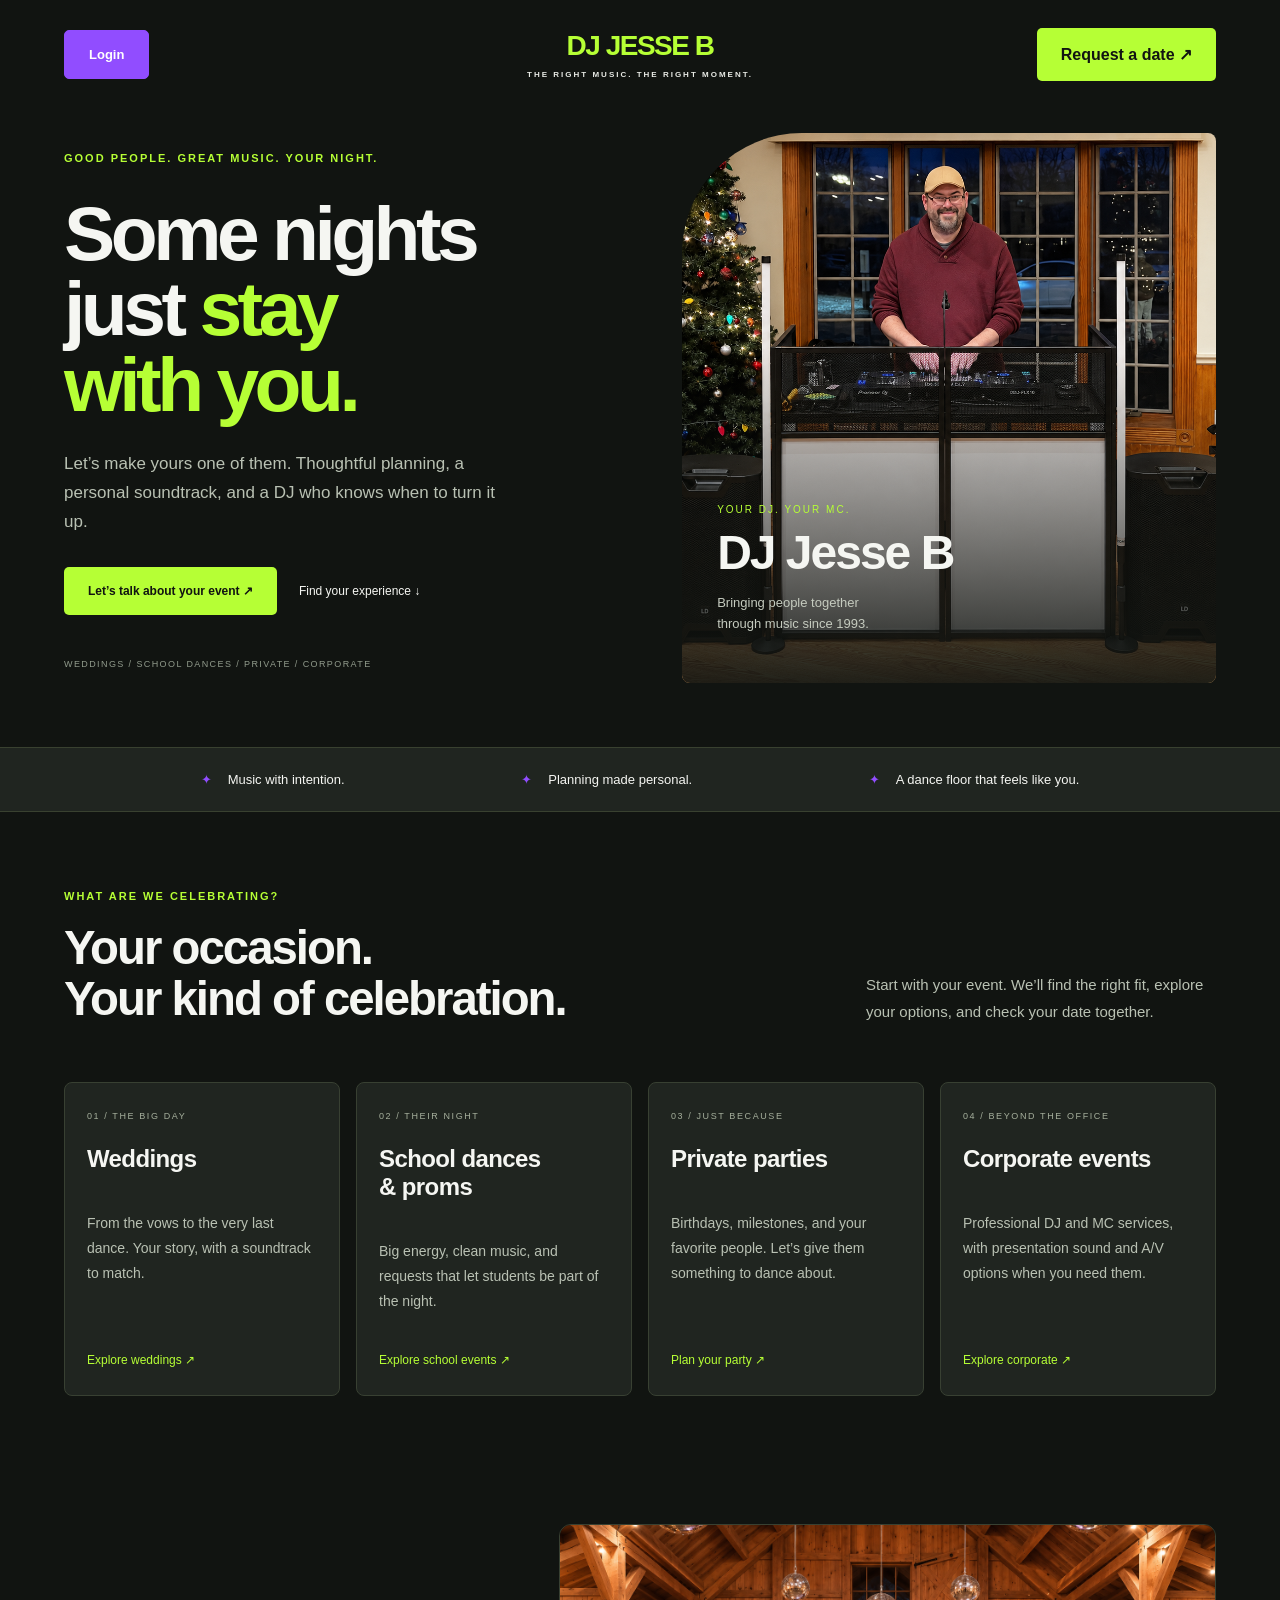
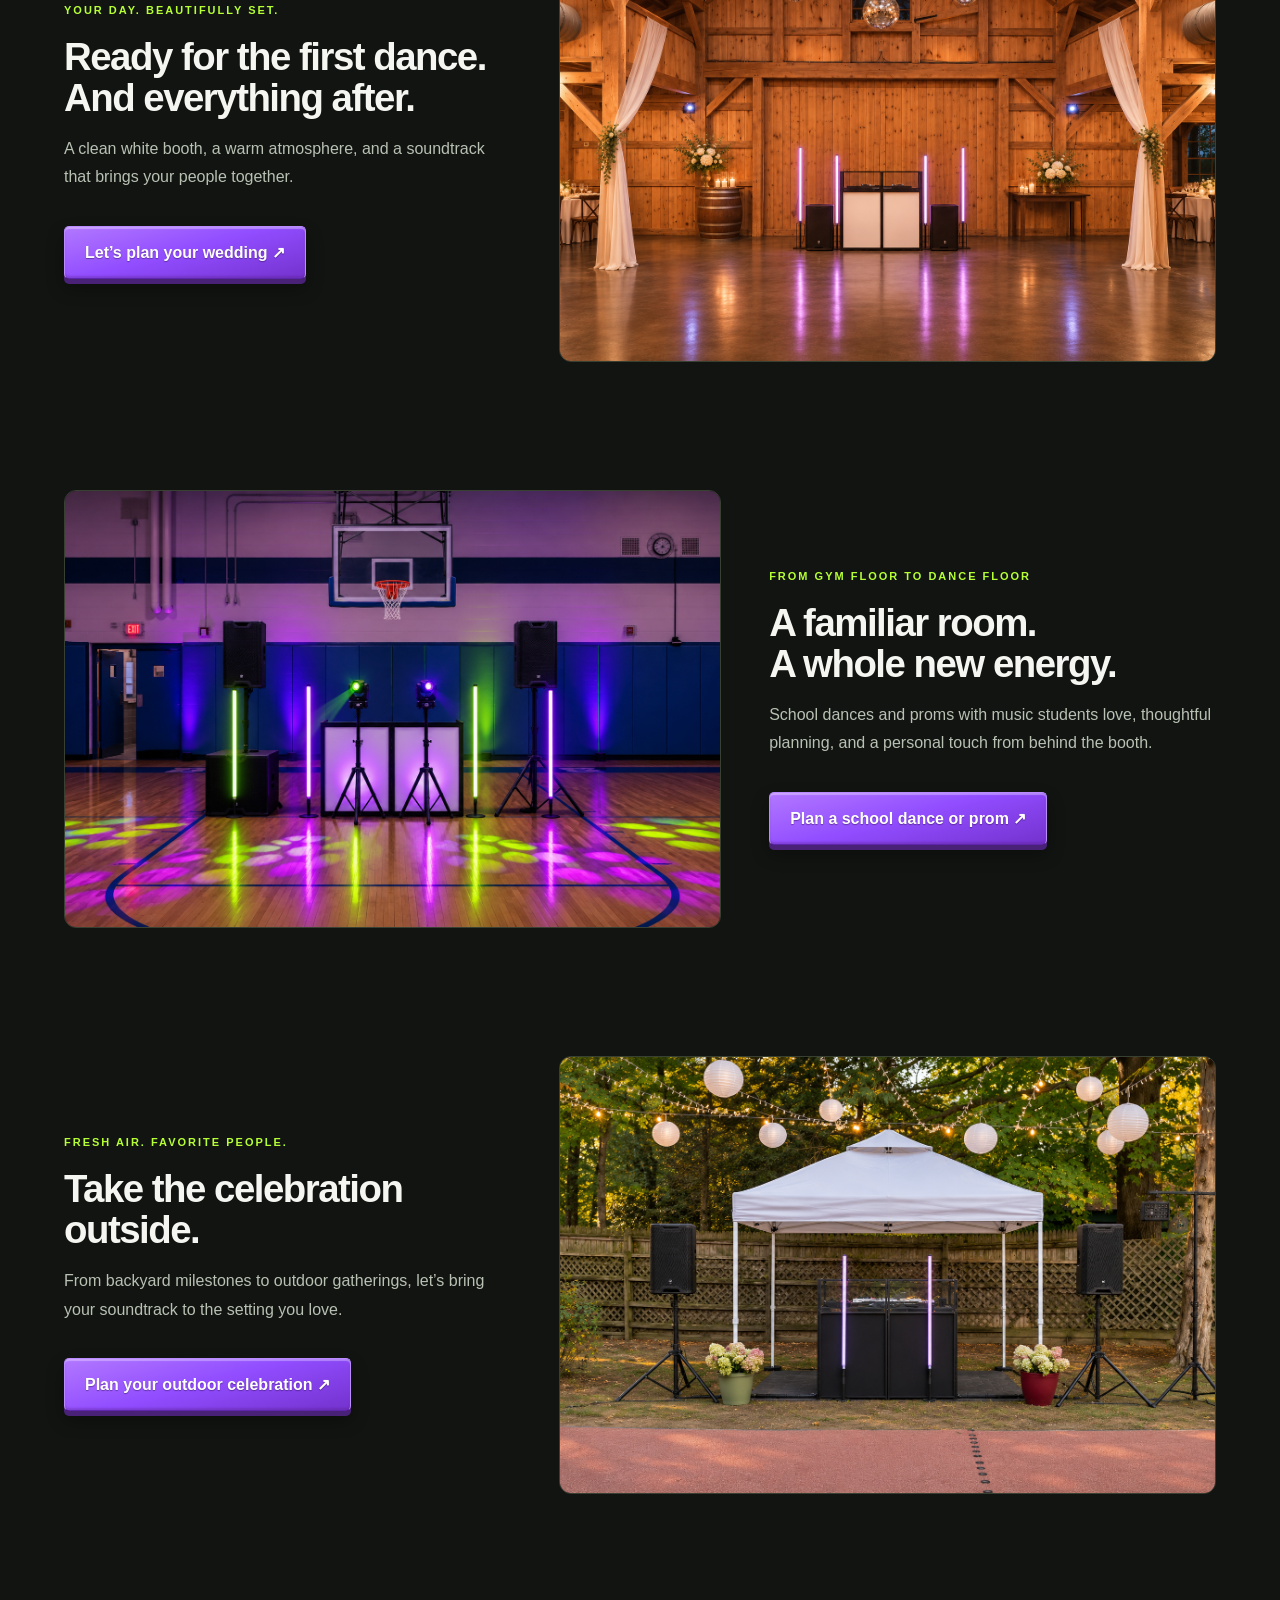
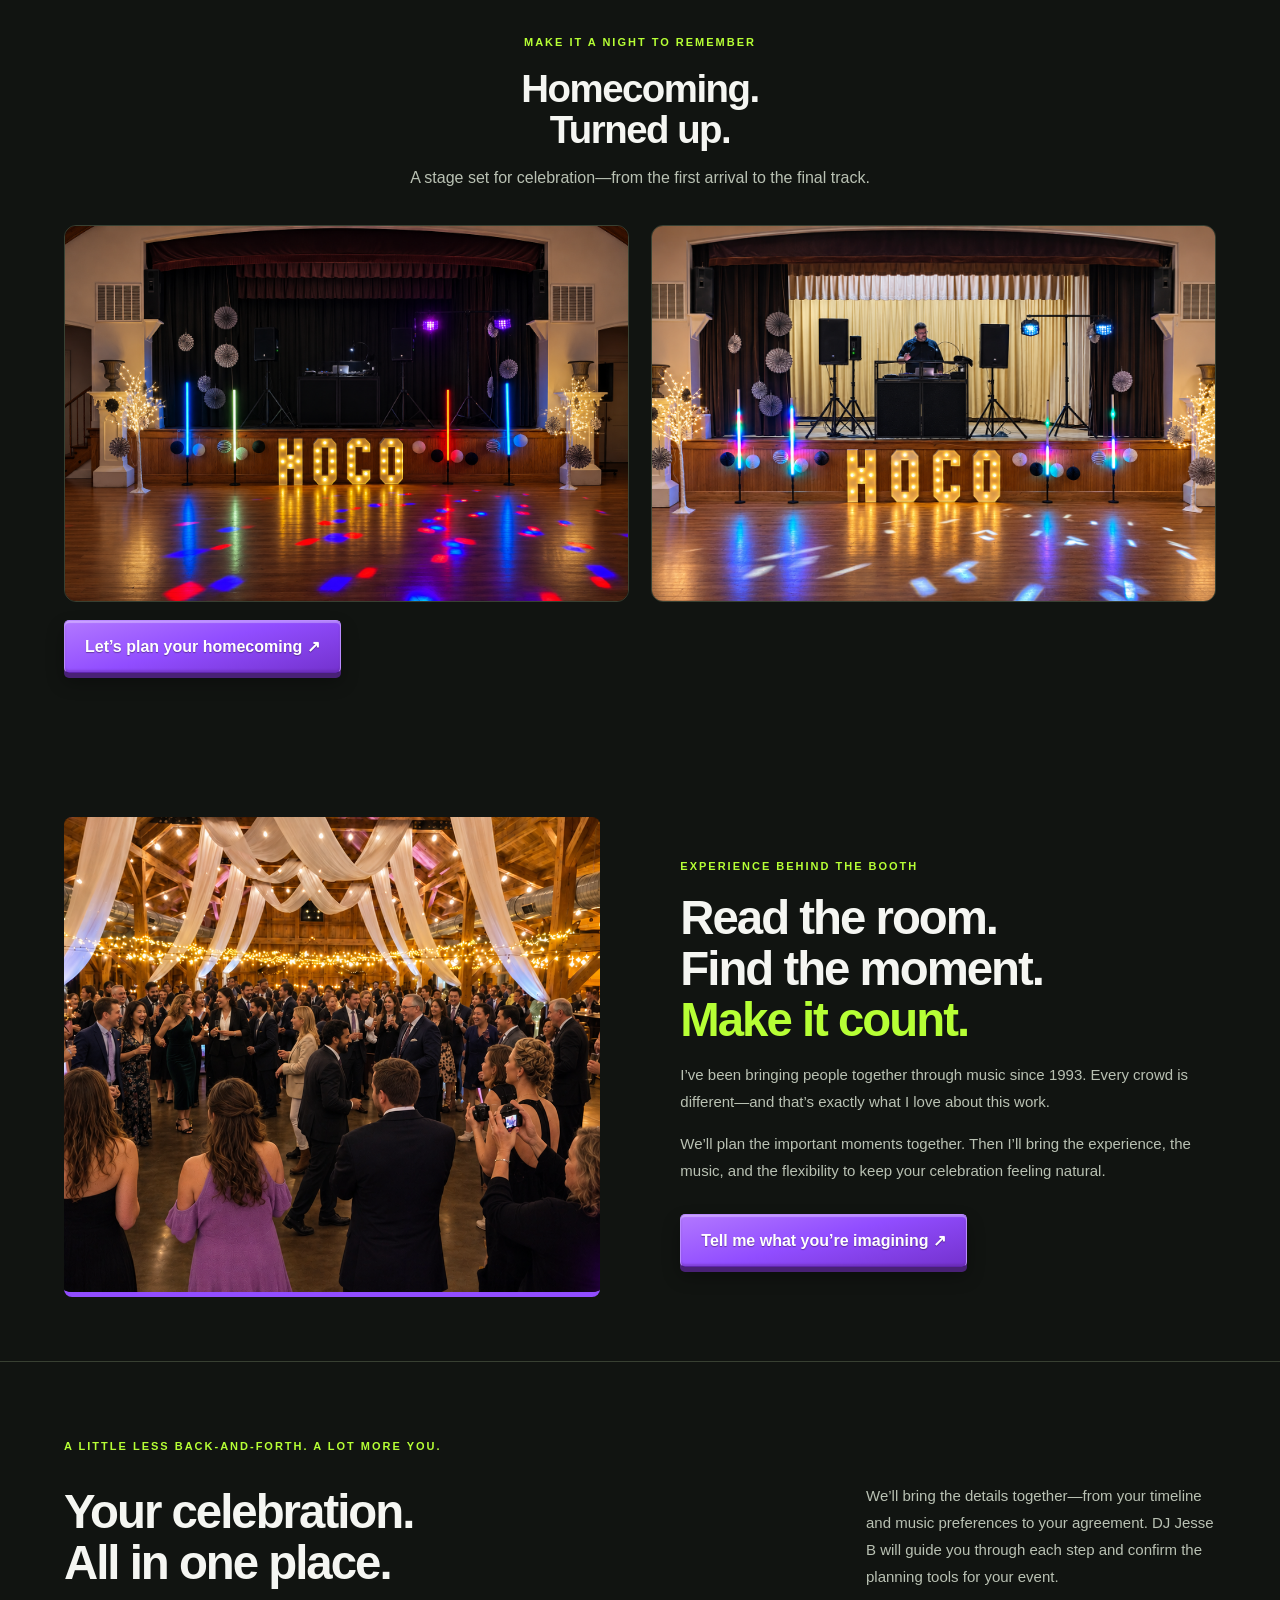
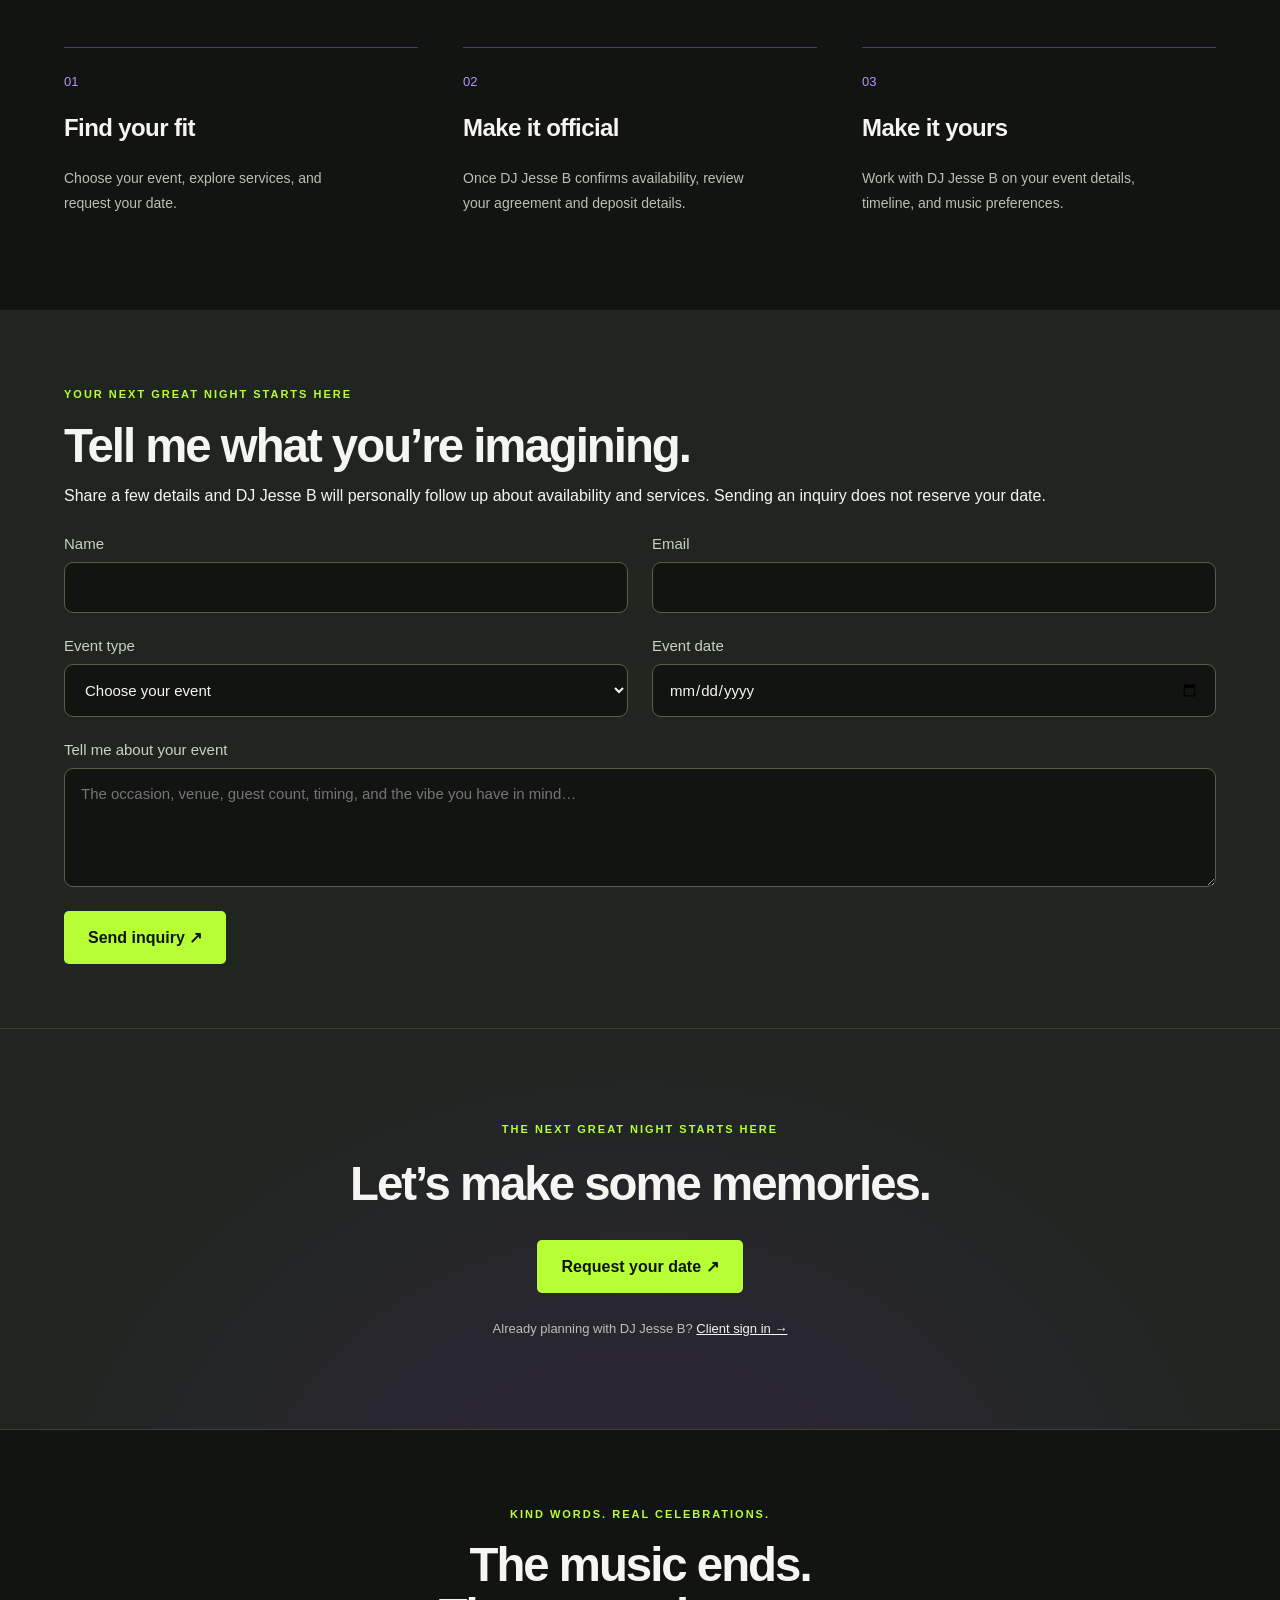
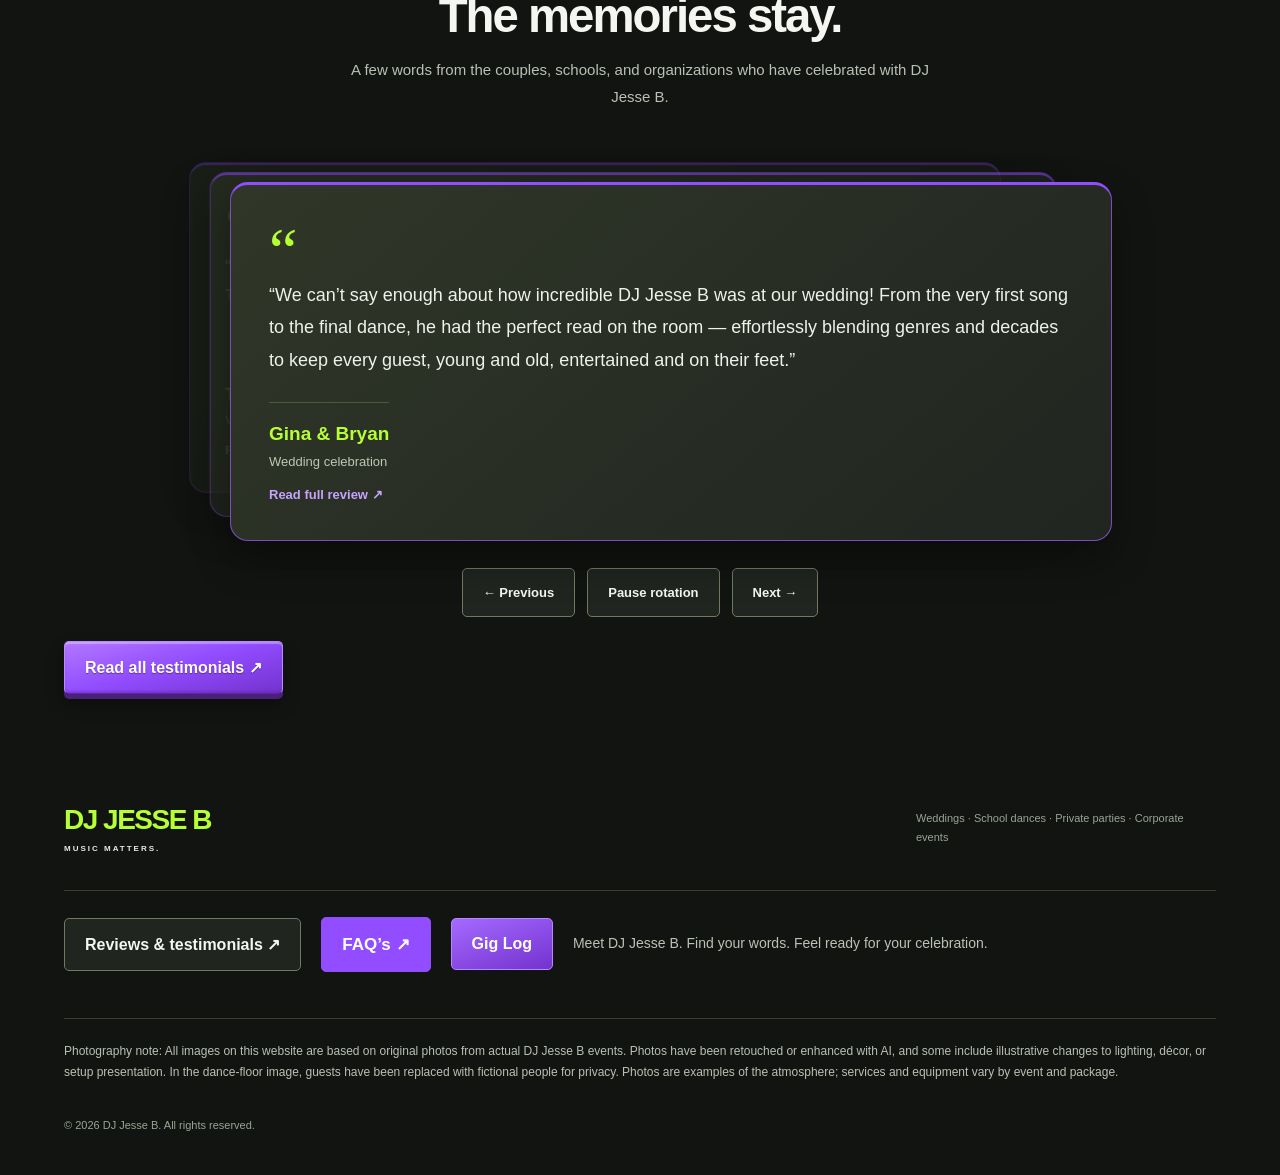
==== commit ec3db957: "Fix gig-log image lazy-loading bug and lightbox functionality without altering aesthetic - Resolve m" ====
--- a/index.html
+++ b/index.html
@@ -1,301 +1,12 @@
 <!doctype html>
-<html lang="en">
-<head>
-  <meta charset="utf-8">
-  <meta name="viewport" content="width=device-width, initial-scale=1">
-  <meta name="description" content="DJ Jesse B brings weddings, school dances, private parties and corporate events to life throughout New York’s Hudson Valley. Request your date.">
-  <link rel="canonical" href="https://music-matters.me/">
-  <title>Hudson Valley Wedding & Event DJ | DJ Jesse B.</title>
-  <link rel="icon" type="image/svg+xml" href="favicon.svg">
-  <link rel="icon" type="image/x-icon" href="favicon.ico">
-  <link rel="stylesheet" href="style.dd890eec6689.css">
-  <link rel="stylesheet" href="desktop-preview.d10943d9b52d.css">
-</head>
-<body>
+<html lang="en"><head><meta charset="utf-8"><meta name="viewport" content="width=device-width, initial-scale=1"><meta name="description" content="DJ Jesse B brings weddings, school dances, private parties and corporate events to life throughout New York’s Hudson Valley. Request your date."><link rel="canonical" href="https://music-matters.me/"><title>Hudson Valley Wedding & Event DJ | DJ Jesse B.</title><link rel="stylesheet" href="style.dd890eec6689.css"><link rel="stylesheet" href="desktop-preview.d10943d9b52d.css"></head><body>
 
-<header>
-  <a class="header-login outline" href="#client-access" data-client-login>Login</a>
-  <a class="brand" href="./">DJ JESSE B<span>THE RIGHT MUSIC. THE RIGHT MOMENT.</span></a>
-  <button class="primary" data-request>Request a date ↗</button>
-</header>
-
-<main>
-  <section class="hero">
-    <div class="hero-copy">
-      <p class="eyebrow">GOOD PEOPLE. GREAT MUSIC. YOUR NIGHT.</p>
-      <h1>Some nights<br>just <em>stay<br> with you.</em></h1>
-      <p class="lead">Let’s make yours one of them. Thoughtful planning, a personal soundtrack, and a DJ who knows when to turn it up.</p>
-      <div class="actions">
-        <button class="primary" data-request>Let’s talk about your event ↗</button>
-        <a href="#events">Find your experience ↓</a>
-      </div>
-      <p class="caption">WEDDINGS / SCHOOL DANCES / PRIVATE / CORPORATE</p>
-    </div>
-    <div class="hero-photo">
-      <img src="assets/jesse-level.png" alt="DJ Jesse B behind his white DJ booth with Denon DJ controller">
-      <div class="photo-label">
-        <span>YOUR DJ. YOUR MC.</span>
-        <strong>DJ Jesse B</strong>
-        <p>Bringing people together<br>through music since 1993.</p>
-      </div>
-    </div>
-  </section>
-
-  <div class="strip">
-    <span>Music with intention.</span>
-    <span>Planning made personal.</span>
-    <span>A dance floor that feels like you.</span>
-  </div>
-
-  <section class="section" id="events">
-    <div class="section-heading">
-      <div>
-        <p class="eyebrow">WHAT ARE WE CELEBRATING?</p>
-        <h2>Your occasion.<br>Your kind of celebration.</h2>
-      </div>
-      <p>Start with your event. We’ll find the right fit, explore your options, and check your date together.</p>
-    </div>
-    <div class="events">
-      <a href="#contact" data-event="Wedding">
-        <span class="number">01 / THE BIG DAY</span>
-        <h3>Weddings</h3>
-        <p>From the vows to the very last dance. Your story, with a soundtrack to match.</p>
-        <span class="arrow">Explore weddings ↗</span>
-      </a>
-      <a href="#contact" data-event="Prom / School Dance">
-        <span class="number">02 / THEIR NIGHT</span>
-        <h3>School dances<br>& proms</h3>
-        <p>Big energy, clean music, and requests that let students be part of the night.</p>
-        <span class="arrow">Explore school events ↗</span>
-      </a>
-      <a href="#contact" data-event="Private Event">
-        <span class="number">03 / JUST BECAUSE</span>
-        <h3>Private parties</h3>
-        <p>Birthdays, milestones, and your favorite people. Let’s give them something to dance about.</p>
-        <span class="arrow">Plan your party ↗</span>
-      </a>
-      <a href="#contact" data-event="Corporate / Community Event">
-        <span class="number">04 / BEYOND THE OFFICE</span>
-        <h3>Corporate events</h3>
-        <p>Professional DJ and MC services, with presentation sound and A/V options when you need them.</p>
-        <span class="arrow">Explore corporate ↗</span>
-      </a>
-    </div>
-  </section>
-
-  <section class="wedding-feature section" id="wedding-inspiration">
-    <div class="section-heading">
-      <div>
-        <p class="eyebrow">YOUR DAY. BEAUTIFULLY SET.</p>
-        <h2>Ready for the first dance.<br>And everything after.</h2>
-      </div>
-      <p>A clean white booth, a warm atmosphere, and a soundtrack that brings your people together.</p>
-    </div>
-    <figure>
-      <img src="assets/wedding-setup-concept.png" alt="Wedding setup concept based on DJ Jesse B’s barn event, with white DJ booth, column speakers, lavender lighting and wedding décor" loading="lazy" width="1536" height="1024">
-    </figure>
-    <a class="wedding-link" href="#contact" data-event="Wedding">Let’s plan your wedding ↗</a>
-  </section>
-
-  <section class="wedding-feature section" id="school-inspiration">
-    <div class="section-heading">
-      <div>
-        <p class="eyebrow">FROM GYM FLOOR TO DANCE FLOOR</p>
-        <h2>A familiar room.<br>A whole new energy.</h2>
-      </div>
-      <p>School dances and proms with music students love, thoughtful planning, and a personal touch from behind the booth.</p>
-    </div>
-    <figure>
-      <img src="assets/school-dance-concept.png" alt="School dance setup with a white DJ booth and lime and purple atmospheric lighting" loading="lazy" width="1672" height="941">
-    </figure>
-    <a class="wedding-link" href="#contact" data-event="Prom / School Dance">Plan a school dance or prom ↗</a>
-  </section>
-
-  <section class="wedding-feature section" id="outdoor-inspiration">
-    <div class="section-heading">
-      <div>
-        <p class="eyebrow">FRESH AIR. FAVORITE PEOPLE.</p>
-        <h2>Take the celebration<br>outside.</h2>
-      </div>
-      <p>From backyard milestones to outdoor gatherings, let’s bring your soundtrack to the setting you love.</p>
-    </div>
-    <figure>
-      <img src="assets/outdoor-event-concept.png" alt="Outdoor event setup with a white canopy, black DJ booth, speakers and lavender lighting beneath garden lanterns" loading="lazy" width="1672" height="941">
-    </figure>
-    <a class="wedding-link" href="#contact" data-event="Private Event">Plan your outdoor celebration ↗</a>
-  </section>
-
-  <section class="wedding-feature section" id="homecoming">
-    <div class="section-heading">
-      <div>
-        <p class="eyebrow">MAKE IT A NIGHT TO REMEMBER</p>
-        <h2>Homecoming.<br>Turned up.</h2>
-      </div>
-      <p>A stage set for celebration—from the first arrival to the final track.</p>
-    </div>
-    <div class="homecoming-gallery">
-      <figure>
-        <img src="assets/homecoming-lights.png" alt="Homecoming stage with illuminated HOCO letters, colorful dance-floor lights and decorative light trees" loading="lazy" width="1536" height="1024">
-      </figure>
-      <figure>
-        <img src="assets/homecoming-dj.png" alt="DJ at the homecoming booth with illuminated HOCO letters and a colorful dance floor" loading="lazy" width="1672" height="941">
-      </figure>
-    </div>
-    <a class="wedding-link" href="#contact" data-event="Prom / School Dance">Let’s plan your homecoming ↗</a>
-  </section>
-
-  <section class="approach section" id="approach">
-    <div class="dance-photo">
-      <img src="assets/dance-floor-fictional-guests.png" alt="Wedding dance floor beneath white draping, mirror balls and warm string lights; guests replaced with fictional people using AI" loading="lazy" width="941" height="1672">
-    </div>
-    <div>
-      <p class="eyebrow">EXPERIENCE BEHIND THE BOOTH</p>
-      <h2>Read the room.<br>Find the moment.<br><em>Make it count.</em></h2>
-      <p>I’ve been bringing people together through music since 1993. Every crowd is different—and that’s exactly what I love about this work.</p>
-      <p>We’ll plan the important moments together. Then I’ll bring the experience, the music, and the flexibility to keep your celebration feeling natural.</p>
-      <button class="outline" data-request>Tell me what you’re imagining ↗</button>
-    </div>
-  </section>
-
-  <section class="planning section">
-    <p class="eyebrow">A LITTLE LESS BACK-AND-FORTH. A LOT MORE YOU.</p>
-    <div class="section-heading">
-      <h2>Your celebration.<br>All in one place.</h2>
-      <p>We’ll bring the details together—from your timeline and music preferences to your agreement. DJ Jesse B will guide you through each step and confirm the planning tools for your event.</p>
-    </div>
-    <ol>
-      <li>
-        <span>01</span>
-        <h3>Find your fit</h3>
-        <p>Choose your event, explore services, and request your date.</p>
-      </li>
-      <li>
-        <span>02</span>
-        <h3>Make it official</h3>
-        <p>Once DJ Jesse B confirms availability, review your agreement and deposit details.</p>
-      </li>
-      <li>
-        <span>03</span>
-        <h3>Make it yours</h3>
-        <p>Work with DJ Jesse B on your event details, timeline, and music preferences.</p>
-      </li>
-    </ol>
-  </section>
-
-  <section class="section public-contact" id="contact">
-    <p class="eyebrow">YOUR NEXT GREAT NIGHT STARTS HERE</p>
-    <h2>Tell me what you’re imagining.</h2>
-    <p>Share a few details and DJ Jesse B will personally follow up about availability and services. Sending an inquiry does not reserve your date.</p>
-    <form onsubmit="event.preventDefault(); alert('This review copy is not connected to email. Your inquiry has not been sent.');" name="event-inquiry" method="POST" data-netlify="true" netlify-honeypot="bot-field" action="thank-you/">
-      <input type="hidden" name="form-name" value="event-inquiry">
-      <p hidden><label>Leave this blank<input name="bot-field"></label></p>
-      <div class="contact-grid">
-        <label>Name<input name="name" autocomplete="name" required maxlength="300"></label>
-        <label>Email<input name="email" type="email" autocomplete="email" required maxlength="300"></label>
-        <label>Event type
-          <select name="eventType" required>
-            <option value="">Choose your event</option>
-            <option>Wedding</option>
-            <option>Prom / School Dance</option>
-            <option>Private Event</option>
-            <option>Corporate / Community Event</option>
-            <option>Other</option>
-          </select>
-        </label>
-        <label>Event date<input name="date" type="date"></label>
-        <label class="contact-message">Tell me about your event
-          <textarea name="message" rows="5" maxlength="5000" placeholder="The occasion, venue, guest count, timing, and the vibe you have in mind…"></textarea>
-        </label>
-      </div>
-      <button class="primary" type="submit">Send inquiry ↗</button>
-    </form>
-  </section>
-
-  <section class="final-cta">
-    <p class="eyebrow">THE NEXT GREAT NIGHT STARTS HERE</p>
-    <h2>Let’s make some memories.</h2>
-    <button class="primary" data-request>Request your date ↗</button>
-    <p>Already planning with DJ Jesse B? <a href="#client-access" data-client-login>Client sign in →</a></p>
-  </section>
-
-  <section class="section testimonials" id="reviews">
-    <div class="section-heading">
-      <div>
-        <p class="eyebrow">KIND WORDS. REAL CELEBRATIONS.</p>
-        <h2>The music ends.<br>The memories stay.</h2>
-      </div>
-      <p>A few words from the couples, schools, and organizations who have celebrated with DJ Jesse B.</p>
-    </div>
-    <div class="review-grid">
-      <figure class="review-card">
-        <span class="review-mark" aria-hidden="true">“</span>
-        <blockquote>
-          <p>“We can’t say enough about how incredible DJ Jesse B was at our wedding! From the very first song to the final dance, he had the perfect read on the room — effortlessly blending genres and decades to keep every guest, young and old, entertained and on their feet.”</p>
-        </blockquote>
-        <figcaption>
-          <strong>Gina &amp; Bryan</strong>
-          <span>Wedding celebration · excerpt</span>
-        </figcaption>
-      </figure>
-      <figure class="review-card">
-        <span class="review-mark" aria-hidden="true">“</span>
-        <blockquote>
-          <p>“Thank you so very, very much for being our Entertainment Sponsor for the 2026 Strength in Strides Run/Walk. It’s people like you who support non-profits that make our world a better place!”</p>
-        </blockquote>
-        <figcaption>
-          <strong>HV Heroes</strong>
-          <span>2026 Strength in Strides Run/Walk</span>
-        </figcaption>
-      </figure>
-      <figure class="review-card">
-        <span class="review-mark" aria-hidden="true">“</span>
-        <blockquote>
-          <p>“Thank you so much for donating your time, equipment and expertise to our Valentine’s Day Dance! The students really enjoyed the event… We couldn’t have done this without your help.”</p>
-        </blockquote>
-        <figcaption>
-          <strong>Team 7</strong>
-          <span>Valentine’s Day Dance</span>
-        </figcaption>
-      </figure>
-    </div>
-    <a class="wedding-link" href="reviews/">Read all testimonials ↗</a>
-  </section>
-</main>
-
-<footer>
-  <a class="brand" href="./">DJ JESSE B<span>MUSIC MATTERS.</span></a>
-  <p>Weddings · School dances · Private parties · Corporate events</p>
-  <div class="footer-faq">
-    <a class="outline reviews-footer-link" href="reviews/">Reviews & testimonials ↗</a>
-    <button class="outline faq-launch" type="button" data-faq>FAQ’s <span aria-hidden="true">↗</span></button>
-    <a class="outline gig-log-link" href="gig-log/">Gig Log</a>
-    <p>Meet DJ Jesse B. Find your words. Feel ready for your celebration.</p>
-  </div>
-  <p class="photo-disclosure">Photography note: All images on this website are based on original photos from actual DJ Jesse B events. Photos have been retouched or enhanced with AI, and some include illustrative changes to lighting, décor, or setup presentation. In the dance-floor image, guests have been replaced with fictional people for privacy. Photos are examples of the atmosphere; services and equipment vary by event and package.</p>
-  <small>© 2026 DJ Jesse B. All rights reserved.</small>
-</footer>
-
-<dialog aria-labelledby="choose-title">
-  <button class="close" aria-label="Close event menu">×</button>
-  <p class="eyebrow">LET’S MAKE A GREAT NIGHT</p>
-  <h2 id="choose-title">What are we celebrating?</h2>
-  <div class="choices">
-    <a href="#contact" data-event="Wedding">♡ Wedding <span>→</span></a>
-    <a href="#contact" data-event="Prom / School Dance">♫ School dance / prom <span>→</span></a>
-    <a href="#contact" data-event="Private Event">✦ Private party <span>→</span></a>
-    <a href="#contact" data-event="Corporate / Community Event">◈ Corporate event <span>→</span></a>
-  </div>
-</dialog>
-
-<dialog id="client-access" aria-labelledby="client-access-title">
-  <button class="close" type="button" data-close-login aria-label="Close client information">×</button>
-  <h2 id="client-access-title">Already planning with DJ Jesse B?</h2>
-  <p>Online client sign-in is being prepared. Please contact DJ Jesse B for help with your current event plans.</p>
-  <a class="primary" href="#contact" data-contact-login>Contact DJ Jesse B ↗</a>
-</dialog>
-
-<script src="site.88f54ec1fb34.js"></script>
-<script type="module" src="faq-library.5a2a1c90f46e.js"></script>
-<script type="module" src="reviews.a93d03d4d07f.js"></script>
-</body>
-</html>
+<header><a class="header-login outline" href="#client-access" data-client-login>Login</a><a class="brand" href="#">DJ JESSE B<span>THE RIGHT MUSIC. THE RIGHT MOMENT.</span></a><button class="primary" data-request>Request a date ↗</button></header>
+<main><section class="hero"><div class="hero-copy"><p class="eyebrow">GOOD PEOPLE. GREAT MUSIC. YOUR NIGHT.</p><h1>Some nights<br>just <em>stay<br> with you.</em></h1><p class="lead">Let’s make yours one of them. Thoughtful planning, a personal soundtrack, and a DJ who knows when to turn it up.</p><div class="actions"><button class="primary" data-request>Let’s talk about your event ↗</button><a href="#events">Find your experience ↓</a></div><p class="caption">WEDDINGS / SCHOOL DANCES / PRIVATE / CORPORATE</p></div><div class="hero-photo"><img src="assets/jesse-level.png" alt="DJ Jesse B behind his white DJ booth"><div class="photo-label"><span>YOUR DJ. YOUR MC.</span><strong>DJ Jesse B</strong><p>Bringing people together<br>through music since 1993.</p></div></div></section>
+<div class="strip"><span>Music with intention.</span><span>Planning made personal.</span><span>A dance floor that feels like you.</span></div>
+<section class="section" id="events"><div class="section-heading"><div><p class="eyebrow">WHAT ARE WE CELEBRATING?</p><h2>Your occasion.<br>Your kind of celebration.</h2></div><p>Start with your event. We’ll find the right fit, explore your options, and check your date together.</p></div><div class="events"><a href="#contact" data-event="Wedding"><span class="number">01 / THE BIG DAY</span><h3>Weddings</h3><p>From the vows to the very last dance. Your story, with a soundtrack to match.</p><span class="arrow">Explore weddings ↗</span></a><a href="#contact" data-event="Prom / School Dance"><span class="number">02 / THEIR NIGHT</span><h3>School dances<br>& proms</h3><p>Big energy, clean music, and requests that let students be part of the night.</p><span class="arrow">Explore school events ↗</span></a><a href="#contact" data-event="Private Event"><span class="number">03 / JUST BECAUSE</span><h3>Private parties</h3><p>Birthdays, milestones, and your favorite people. Let’s give them something to dance about.</p><span class="arrow">Plan your party ↗</span></a><a href="#contact" data-event="Corporate / Community Event"><span class="number">04 / BEYOND THE OFFICE</span><h3>Corporate events</h3><p>Professional DJ and MC services, with presentation sound and A/V options when you need them.</p><span class="arrow">Explore corporate ↗</span></a></div></section>
+<section class="wedding-feature section" id="wedding-inspiration"><div class="section-heading"><div><p class="eyebrow">YOUR DAY. BEAUTIFULLY SET.</p><h2>Ready for the first dance.<br>And everything after.</h2></div><p>A clean white booth, a warm atmosphere, and a soundtrack that brings your people together.</p></div><figure><img src="assets/wedding-setup-concept.png" alt="Edited wedding setup concept based on DJ Jesse B’s barn photo, with a white DJ booth, speakers, lavender lights and wedding décor" loading="lazy" width="1536" height="1024"></figure><a class="outline wedding-link" href="#contact" data-event="Wedding">Let’s plan your wedding ↗</a></section><section class="wedding-feature section" id="school-inspiration"><div class="section-heading"><div><p class="eyebrow">FROM GYM FLOOR TO DANCE FLOOR</p><h2>A familiar room.<br>A whole new energy.</h2></div><p>School dances and proms with music students love, thoughtful planning, and a personal touch from behind the booth.</p></div><figure><img src="assets/school-dance-concept.png" alt="School dance setup with a white DJ booth and lime and purple lighting" loading="lazy" width="1672" height="941"></figure><a class="outline wedding-link" href="#contact" data-event="Prom / School Dance">Plan a school dance or prom ↗</a></section><section class="wedding-feature section" id="outdoor-inspiration"><div class="section-heading"><div><p class="eyebrow">FRESH AIR. FAVORITE PEOPLE.</p><h2>Take the celebration<br>outside.</h2></div><p>From backyard milestones to outdoor gatherings, let’s bring your soundtrack to the setting you love.</p></div><figure><img src="assets/outdoor-event-concept.png" alt="Outdoor event setup with a white canopy, black DJ booth, speakers and lavender lighting beneath garden lanterns" loading="lazy" width="1672" height="941"></figure><a class="outline wedding-link" href="#contact" data-event="Private Event">Plan your outdoor celebration ↗</a></section><section class="wedding-feature section" id="homecoming"><div class="section-heading"><div><p class="eyebrow">MAKE IT A NIGHT TO REMEMBER</p><h2>Homecoming.<br>Turned up.</h2></div><p>A stage set for celebration—from the first arrival to the final track.</p></div><div class="homecoming-gallery"><figure><img src="assets/homecoming-lights.png" alt="Homecoming stage with illuminated HOCO letters, colorful dance-floor lights and decorative light trees" loading="lazy" width="1536" height="1024"></figure><figure><img src="assets/homecoming-dj.png" alt="DJ at the homecoming booth with illuminated HOCO letters and a colorful dance floor" loading="lazy" width="1672" height="941"></figure></div><a class="outline wedding-link" href="#contact" data-event="Prom / School Dance">Let’s plan your homecoming ↗</a></section><section class="approach section" id="approach"><div class="dance-photo"><img src="assets/dance-floor-fictional-guests.png" alt="Wedding dance floor beneath white draping, mirror balls and warm string lights; guests replaced with fictional people using AI" loading="lazy" width="941" height="1672"></div><div><p class="eyebrow">EXPERIENCE BEHIND THE BOOTH</p><h2>Read the room.<br>Find the moment.<br><em>Make it count.</em></h2><p>I’ve been bringing people together through music since 1993. Every crowd is different—and that’s exactly what I love about this work.</p><p>We’ll plan the important moments together. Then I’ll bring the experience, the music, and the flexibility to keep your celebration feeling natural.</p><button class="outline" data-request>Tell me what you’re imagining ↗</button></div></section>
+<section class="planning section"><p class="eyebrow">A LITTLE LESS BACK-AND-FORTH. A LOT MORE YOU.</p><div class="section-heading"><h2>Your celebration.<br>All in one place.</h2><p>We’ll bring the details together—from your timeline and music preferences to your agreement. DJ Jesse B will guide you through each step and confirm the planning tools for your event.</p></div><ol><li><span>01</span><h3>Find your fit</h3><p>Choose your event, explore services, and request your date.</p></li><li><span>02</span><h3>Make it official</h3><p>Once DJ Jesse B confirms availability, review your agreement and deposit details.</p></li><li><span>03</span><h3>Make it yours</h3><p>Work with DJ Jesse B on your event details, timeline, and music preferences.</p></li></ol></section>
+<section class="section public-contact" id="contact"><p class="eyebrow">YOUR NEXT GREAT NIGHT STARTS HERE</p><h2>Tell me what you’re imagining.</h2><p>Share a few details and DJ Jesse B will personally follow up about availability and services. Sending an inquiry does not reserve your date.</p><form onsubmit="event.preventDefault(); alert('This review copy is not connected to email. Your inquiry has not been sent.');" name="event-inquiry" method="POST" data-netlify="true" netlify-honeypot="bot-field" action="/thank-you/"><input type="hidden" name="form-name" value="event-inquiry"><p hidden><label>Leave this blank<input name="bot-field"></label></p><div class="contact-grid"><label>Name<input name="name" autocomplete="name" required maxlength="300"></label><label>Email<input name="email" type="email" autocomplete="email" required maxlength="300"></label><label>Event type<select name="eventType" required><option value="">Choose your event</option><option>Wedding</option><option>Prom / School Dance</option><option>Private Event</option><option>Corporate / Community Event</option><option>Other</option></select></label><label>Event date<input name="date" type="date"></label><label class="contact-message">Tell me about your event<textarea name="message" rows="5" maxlength="5000" placeholder="The occasion, venue, guest count, timing, and the vibe you have in mind…"></textarea></label></div><button class="primary" type="submit">Send inquiry ↗</button></form></section><section class="final-cta"><p class="eyebrow">THE NEXT GREAT NIGHT STARTS HERE</p><h2>Let’s make some memories.</h2><button class="primary" data-request>Request your date ↗</button><p>Already planning with DJ Jesse B? <a href="#client-access" data-client-login>Client sign in →</a></p></section><section class="section testimonials" id="reviews"><div class="section-heading"><div><p class="eyebrow">KIND WORDS. REAL CELEBRATIONS.</p><h2>The music ends.<br>The memories stay.</h2></div><p>A few words from the couples, schools, and organizations who have celebrated with DJ Jesse B.</p></div><div class="review-grid"><figure class="review-card"><span class="review-mark" aria-hidden="true">“</span><blockquote><p>“We can’t say enough about how incredible DJ Jesse B was at our wedding! From the very first song to the final dance, he had the perfect read on the room — effortlessly blending genres and decades to keep every guest, young and old, entertained and on their feet.”</p></blockquote><figcaption><strong>Gina &amp; Bryan</strong><span>Wedding celebration · excerpt</span></figcaption></figure><figure class="review-card"><span class="review-mark" aria-hidden="true">“</span><blockquote><p>“Thank you so very, very much for being our Entertainment Sponsor for the 2026 Strength in Strides Run/Walk. It’s people like you who support non-profits that make our world a better place!”</p></blockquote><figcaption><strong>HV Heroes</strong><span>2026 Strength in Strides Run/Walk</span></figcaption></figure><figure class="review-card"><span class="review-mark" aria-hidden="true">“</span><blockquote><p>“Thank you so much for donating your time, equipment and expertise to our Valentine’s Day Dance! The students really enjoyed the event… We couldn’t have done this without your help.”</p></blockquote><figcaption><strong>Team 7</strong><span>Valentine’s Day Dance</span></figcaption></figure></div><a class="outline wedding-link" href="reviews/">Read all testimonials ↗</a></section></main>
+<footer><a class="brand" href="#">DJ JESSE B<span>MUSIC MATTERS.</span></a><p>Weddings · School dances · Private parties · Corporate events</p><div class="footer-faq"><a class="outline reviews-footer-link" href="reviews/">Reviews & testimonials ↗</a><button class="outline faq-launch" type="button" data-faq>FAQ’s <span aria-hidden="true">↗</span></button><a class="outline gig-log-link" href="/gig-log/">Gig Log</a><p>Meet DJ Jesse B. Find your words. Feel ready for your celebration.</p></div><p class="photo-disclosure">Photography note: All images on this website are based on original photos from actual DJ Jesse B events. Photos have been retouched or enhanced with AI, and some include illustrative changes to lighting, décor, or setup presentation. In the dance-floor image, guests have been replaced with fictional people for privacy. Photos are examples of the atmosphere; services and equipment vary by event and package.</p><small>© 2026 DJ Jesse B. All rights reserved.</small></footer>
+<dialog aria-labelledby="choose-title"><button class="close" aria-label="Close event menu">×</button><p class="eyebrow">LET’S MAKE A GREAT NIGHT</p><h2 id="choose-title">What are we celebrating?</h2><div class="choices"><a href="#contact" data-event="Wedding">♡ Wedding <span>→</span></a><a href="#contact" data-event="Prom / School Dance">♫ School dance / prom <span>→</span></a><a href="#contact" data-event="Private Event">✦ Private party <span>→</span></a><a href="#contact" data-event="Corporate / Community Event">◈ Corporate event <span>→</span></a></div></dialog><dialog id="client-access" aria-labelledby="client-access-title"><button class="close" type="button" data-close-login aria-label="Close client information">×</button><h2 id="client-access-title">Already planning with DJ Jesse B?</h2><p>Online client sign-in is being prepared. Please contact DJ Jesse B for help with your current event plans.</p><a class="primary" href="#contact" data-contact-login>Contact DJ Jesse B ↗</a></dialog><script src="site.88f54ec1fb34.js"></script><script type="module" src="faq-library.5a2a1c90f46e.js"></script><script type="module" src="reviews.a93d03d4d07f.js"></script></body></html>
--- a/style.dd890eec6689.css
+++ b/style.dd890eec6689.css
@@ -1,1602 +1,38 @@
-/* DJ Jesse B — Design System & Main Stylesheet */
-:root {
-  --bg-canvas: #0c0f0c;
-  --bg-surface: #141813;
-  --bg-surface-elevated: #1b2019;
-  --bg-surface-highlight: #232920;
-  
-  --color-brand-lime: #b6ff35;
-  --color-brand-lime-hover: #c8ff5e;
-  --color-brand-purple: #914dff;
-  --color-brand-purple-hover: #a56bff;
-  
-  --border-subtle: rgba(255, 255, 255, 0.08);
-  --border-strong: rgba(255, 255, 255, 0.15);
-  --border-lime: rgba(182, 255, 53, 0.35);
-  
-  --text-primary: #f6f8f4;
-  --text-secondary: #c2cbbd;
-  --text-muted: #8d9886;
-  
-  --font-sans: -apple-system, BlinkMacSystemFont, "Segoe UI", Roboto, "Inter", "Helvetica Neue", Arial, sans-serif;
-  --radius-sm: 8px;
-  --radius-md: 14px;
-  --radius-lg: 20px;
-}
+*{box-sizing:border-box}html{scroll-behavior:smooth;scroll-padding-top:30px}body{margin:0;background:#111411;color:#f5f6f2;font-family:Arial,Helvetica,sans-serif}a{color:inherit;text-decoration:none}button{font:inherit;cursor:pointer}a:focus-visible,button:focus-visible{outline:3px solid #914dff;outline-offset:5px}.preview{padding:9px;text-align:center;background:#202520;color:#bac2b5;font-size:10px;letter-spacing:2px}header{max-width:1440px;margin:auto;padding:28px 5%;display:flex;align-items:center;gap:36px;justify-content:space-between}.brand{font-size:28px;font-weight:900;letter-spacing:-1.5px;color:#b6ff35;white-space:nowrap}.brand span{display:block;font-size:8px;letter-spacing:2px;color:#e8eae5;margin-top:8px}nav{display:flex;gap:28px;font-size:13px;color:#c2c9bd}.primary{border:0;border-radius:5px;background:#b6ff35;padding:17px 24px;color:#111411;font-weight:750}.primary:hover{background:#cbff75}.hero{max-width:1440px;margin:auto;display:grid;grid-template-columns:1.05fr 1fr;padding:30px 5% 70px;gap:4%}.eyebrow{font-size:11px;font-weight:700;letter-spacing:2px;color:#b6ff35;line-height:1.7}.hero h1{font-size:clamp(62px,6.4vw,100px);letter-spacing:-6px;line-height:.98;margin:28px 0}em{font-style:normal;color:#b6ff35}.lead{max-width:440px;font-size:17px;color:#b9c1b3;line-height:1.7}.actions{display:flex;gap:22px;align-items:center;margin:30px 0;font-size:12px}.caption{font-size:9px;letter-spacing:1.4px;color:#919b8c;margin-top:44px}.hero-photo{position:relative;min-height:600px;overflow:hidden;border-radius:120px 8px 8px 8px}.hero-photo img{width:100%;height:100%;object-fit:cover;position:absolute;object-position:52% center}.hero-photo:after{content:'';position:absolute;inset:0;background:linear-gradient(0deg,#111411ed,transparent 60%)}.photo-label{position:absolute;bottom:35px;left:35px;z-index:1}.photo-label span{font-size:10px;letter-spacing:2px;color:#b6ff35}.photo-label strong{display:block;font-size:48px;letter-spacing:-2px;margin-top:8px}.photo-label p{color:#c5cbbf;line-height:1.6;font-size:13px}.strip{display:flex;justify-content:space-evenly;padding:24px;background:#202520;border-block:1px solid #394130;font-size:13px}.strip span:before{content:'✦';color:#914dff;margin-right:16px}.section{max-width:1440px;padding:95px 5%;margin:auto}.section-heading{display:flex;align-items:end;justify-content:space-between;gap:50px;margin-bottom:42px}h2{font-size:clamp(32px,3.7vw,54px);letter-spacing:-2px;line-height:1.08;margin:16px 0}.section-heading>p{max-width:350px;color:#b9c1b3;font-size:15px;line-height:1.8}.events{display:grid;grid-template-columns:repeat(4,1fr);gap:16px}.events>a{padding:28px 22px;background:#202520;border:1px solid #384032;border-radius:8px;display:flex;flex-direction:column;transition:transform .2s,border-color .2s}.events>a:hover{transform:translateY(-5px);border-color:#b6ff35}.number{font-size:9px;letter-spacing:1.6px;color:#a5af9c}h3{font-size:24px;letter-spacing:-.6px}.events p{font-size:14px;line-height:1.8;color:#b9c1b3}.arrow{color:#b6ff35;font-size:12px;margin-top:auto;padding-top:24px}.approach{display:grid;grid-template-columns:1fr 1fr;gap:9%;align-items:center;padding-top:20px}.dance-photo{height:480px;border-radius:8px;overflow:hidden;border-bottom:5px solid #914dff}.dance-photo img{width:100%;height:100%;object-fit:cover}.approach p:not(.eyebrow){color:#b9c1b3;font-size:15px;line-height:1.8}.outline{border:1px solid #6f7b61;color:#f5f6f2;border-radius:5px;background:transparent;padding:16px 20px;margin-top:15px}.planning{border-top:1px solid #384032}.planning ol{display:grid;grid-template-columns:repeat(3,1fr);gap:45px;list-style:none;padding:0;margin-top:55px}.planning li{border-top:1px solid #4b3c62;padding-top:24px}.planning li>span{font-size:13px;color:#bb92ff}.planning li p{color:#b9c1b3;line-height:1.8;font-size:14px;max-width:300px}.final-cta{padding:80px 20px;text-align:center;background:radial-gradient(ellipse at 50% 130%,#4c2b7355,transparent 70%),#202520;border-block:1px solid #384032}.final-cta h2{margin:20px 0 30px}.final-cta>p:last-child{font-size:13px;color:#b9c1b3;margin-top:28px}.final-cta a{color:#f5f6f2;text-decoration:underline}footer{padding:40px 5%;display:flex;gap:20px;align-items:center;justify-content:space-between}footer p,footer small{font-size:11px;color:#9aa591;max-width:300px;line-height:1.7}dialog{max-width:560px;width:calc(100% - 32px);padding:38px;background:#202520;color:#f5f6f2;border:1px solid #914dff;border-radius:16px}dialog::backdrop{background:#080a08d9;backdrop-filter:blur(6px)}dialog h2{font-size:36px}.close{position:absolute;right:16px;top:12px;border:0;background:none;color:white;font-size:30px}.choices{display:grid;gap:10px;margin-top:25px}.choices a{padding:20px;background:#111411;border:1px solid #4a563c;border-radius:8px;display:flex;justify-content:space-between}.choices a:hover{border-color:#b6ff35;color:#b6ff35}@media(max-width:900px){nav{display:none}.hero{grid-template-columns:1fr 1fr}.hero h1{font-size:70px;letter-spacing:-4px}.hero-photo{min-height:540px}.actions{align-items:start;flex-direction:column}.events{grid-template-columns:1fr 1fr}.strip{gap:20px;padding:22px}.strip span{font-size:11px}.approach{gap:6%}footer{flex-wrap:wrap}}@media(max-width:600px){header{padding:22px 6%;gap:15px}.brand{font-size:24px}.brand span{font-size:6px;letter-spacing:1.3px}header .primary{font-size:11px;padding:14px}.hero{grid-template-columns:1fr;padding:18px 6% 40px;gap:28px}.hero h1{font-size:76px;letter-spacing:-4.5px}.hero h1 br:last-child{display:none}.hero-photo{min-height:430px;border-top-left-radius:80px}.hero-photo img{object-position:center 30%}.actions{flex-direction:row;align-items:center;gap:14px}.actions .primary{font-size:12px;padding:16px}.actions>a{font-size:11px}.caption{margin-top:24px;font-size:8px}.strip{flex-wrap:wrap;justify-content:start;padding-inline:6%;gap:14px}.section{padding:60px 6%}.section-heading{display:block}.section-heading>p{max-width:none}.events{grid-template-columns:1fr}.events>a{padding:26px}.events h3{margin-bottom:4px}.approach{display:flex;flex-direction:column-reverse;gap:30px}.dance-photo{height:320px;width:100%}.planning ol{grid-template-columns:1fr;gap:20px}.planning li p{max-width:none}.final-cta{padding:60px 6%}footer{display:block}dialog{padding:32px 24px}}@media(prefers-reduced-motion:reduce){html{scroll-behavior:auto}*{transition:none!important}}
 
-* {
-  box-sizing: border-box;
-}
+.wedding-feature{padding-top:0}.wedding-feature figure{margin:0}.wedding-feature img{display:block;width:100%;height:auto;border-radius:12px;border:1px solid #384032}.wedding-feature figcaption{font-size:11px;color:#a9b3a1;line-height:1.7;margin-top:12px;max-width:760px}.wedding-link{display:inline-block;margin-top:24px}
 
-html {
-  scroll-behavior: smooth;
-  scroll-padding-top: 40px;
-  background: var(--bg-canvas);
-  color: var(--text-primary);
-  font-family: var(--font-sans);
-  -webkit-font-smoothing: antialiased;
-  -moz-osx-font-smoothing: grayscale;
-  text-rendering: optimizeLegibility;
-}
+footer{flex-wrap:wrap}footer .photo-disclosure{flex-basis:100%;max-width:none;border-top:1px solid #384032;padding-top:22px;margin-top:16px;line-height:1.8;font-size:12px;color:#b9c1b3}
 
-body {
-  margin: 0;
-  background: var(--bg-canvas);
-  color: var(--text-primary);
-  font-family: var(--font-sans);
-  line-height: 1.6;
-}
+.homecoming-gallery{display:grid;gap:22px}.homecoming-gallery img{width:100%;height:auto}
 
-/* Custom Slim Scrollbars */
-* {
-  scrollbar-width: thin;
-  scrollbar-color: #2e3729 transparent;
-}
-::-webkit-scrollbar {
-  width: 8px;
-  height: 8px;
-}
-::-webkit-scrollbar-track {
-  background: var(--bg-canvas);
-}
-::-webkit-scrollbar-thumb {
-  background: #252d21;
-  border-radius: 4px;
-}
-::-webkit-scrollbar-thumb:hover {
-  background: #394533;
-}
+header{display:grid;grid-template-columns:1fr auto 1fr;gap:24px}header>.brand{text-align:center;grid-column:2}header>.header-login{justify-self:start;margin:0;grid-column:1}header>.primary{justify-self:end;grid-column:3}.header-login{font-size:13px;font-weight:700;padding:16px 24px}@media(max-width:600px){header{gap:10px;padding:20px 4%;grid-template-columns:1fr auto 1fr}header>.brand{font-size:22px}header>.brand span{font-size:5px;letter-spacing:.7px}header>.header-login{font-size:11px;padding:13px 12px}header>.primary{padding:13px 10px;font-size:10px}}@media(max-width:360px){header>.brand{font-size:19px}header>.brand span{max-width:130px;white-space:normal;line-height:1.6}header{gap:7px}header>.primary{font-size:9px;padding:12px 7px}}
 
-a {
-  color: inherit;
-  text-decoration: none;
-}
+header>.header-login{background:#914DFF;border-color:#914DFF;color:#fff}header>.header-login:hover{background:#7e38ec;border-color:#7e38ec}
 
-button {
-  font: inherit;
-  cursor: pointer;
-}
 
-a:focus-visible,
-button:focus-visible,
-input:focus-visible,
-select:focus-visible,
-textarea:focus-visible {
-  outline: 2px solid var(--color-brand-lime);
-  outline-offset: 3px;
-}
+.approach .dance-photo{height:620px}.approach .dance-photo img{object-position:center 58%}@media(max-width:600px){.approach .dance-photo{height:520px}}
 
-/* Header & Navigation */
-header {
-  max-width: 1400px;
-  margin: 0 auto;
-  padding: 24px 5%;
-  display: grid;
-  grid-template-columns: 1fr auto 1fr;
-  align-items: center;
-  gap: 20px;
-}
+.public-contact{background:#202520}.public-contact form{margin-top:30px}.contact-grid{display:grid;grid-template-columns:1fr 1fr;gap:24px;margin-bottom:24px}.contact-grid label{display:block;font-size:15px;color:#c8d1c2}.contact-grid input,.contact-grid select,.contact-grid textarea{display:block;width:100%;box-sizing:border-box;margin-top:10px;background:#111411;color:#f5f6f2;border:1px solid #546148;border-radius:9px;padding:16px;font:inherit}.contact-grid :is(input,select,textarea):focus{outline:2px solid #914dff;outline-offset:3px}.contact-message{grid-column:1/-1}#client-access .primary{display:inline-block;margin-top:15px}@media(max-width:600px){.contact-grid{grid-template-columns:1fr}}
 
-.brand {
-  grid-column: 2;
-  text-align: center;
-  font-size: 26px;
-  font-weight: 850;
-  letter-spacing: -0.02em;
-  color: var(--color-brand-lime);
-  white-space: nowrap;
-  line-height: 1.1;
-  transition: opacity 0.2s ease;
-}
+/* FAQ and guide library */
+.footer-faq{display:flex;align-items:center;gap:20px;flex-basis:100%;padding:26px 0 10px;border-top:1px solid #384032;margin-top:12px}.footer-faq .faq-launch{margin:0;background:#914dff;border-color:#914dff;color:#fff;font-size:17px;font-weight:700;min-height:48px}.footer-faq .faq-launch:hover{background:#a66dff}.footer-faq p{max-width:none;font-size:14px;margin:0;color:#bac2b5}
+.faq-library{width:min(1120px,calc(100% - 32px));max-width:1120px;max-height:90dvh;padding:0;overflow:hidden;border:1px solid #914dff;border-radius:20px;box-shadow:0 24px 100px #0008}.faq-top{display:flex;justify-content:space-between;gap:24px;padding:30px 34px;background:linear-gradient(125deg,#202520,#2b203b);border-bottom:1px solid #544064}.faq-top h2{font-size:clamp(26px,3vw,38px);letter-spacing:-1.2px;margin:8px 0 12px}.faq-top p:not(.eyebrow){font-size:14px;line-height:1.7;color:#c3cbbd;margin:0;max-width:640px}.faq-top .eyebrow{font-size:10px;margin:0}.faq-close{align-self:start;flex-shrink:0;border:1px solid #72518f;border-radius:8px;background:#111411;color:#fff;font-weight:700;padding:12px 16px;min-height:44px}.faq-layout{display:grid;grid-template-columns:270px minmax(0,1fr);min-height:0}.faq-library .faq-nav{display:flex;flex-direction:column;gap:12px;padding:26px 20px;background:#171c16;align-items:stretch;overflow:auto;max-height:calc(90dvh - 180px)}.faq-nav button{position:relative;text-align:left;border:1px solid #44513c;border-radius:10px;background:#202520;color:#f5f6f2;padding:18px 28px 18px 16px;min-height:90px}.faq-nav button span{display:block;font-size:9px;letter-spacing:1.3px;margin-bottom:8px;color:#bec8b4}.faq-nav button strong{font-size:15px;line-height:1.5}.faq-nav button i{position:absolute;right:13px;top:37px;font-style:normal;color:#b6ff35}.faq-nav button[aria-pressed=true]{border-color:#b6ff35;background:#b6ff3512}.faq-nav button[aria-pressed=true] strong{color:#b6ff35}.faq-nav .faq-library-note{font-size:12px;line-height:1.8;color:#aab5a0;padding:5px 8px}.faq-reading{max-height:calc(90dvh - 180px);overflow:auto;overscroll-behavior:contain;padding:32px 40px 30px}.faq-article{max-width:680px;outline:none}.faq-document-title{font-size:clamp(26px,3vw,38px);margin:14px 0}.faq-article p{font-size:15px;line-height:1.9;color:#d0d7c9;white-space:pre-line}.faq-article .faq-intro{font-size:17px;line-height:1.7;color:#f1f3ed;border-bottom:1px solid #45503b;padding-bottom:24px;margin-bottom:28px}.faq-article .eyebrow{font-size:10px;color:#b6ff35}.faq-article h4{font-size:15px;letter-spacing:.7px;color:#b6ff35;line-height:1.6;margin:32px 0 14px}.faq-article blockquote{margin:28px 0;padding:20px;border-left:3px solid #914dff;background:#914dff12;color:#f0e7ff;font-size:16px;line-height:1.9}.faq-tools{display:flex;gap:10px;flex-wrap:wrap;border-top:1px solid #45503b;padding-top:20px;margin-top:30px}.faq-tools .outline{font-size:12px;padding:12px 15px;margin:0;min-height:44px}.faq-status{font-size:12px;color:#b6c1ad;line-height:1.7}
+@media(max-width:700px){.footer-faq{align-items:flex-start;flex-direction:column;gap:12px}.faq-library{width:calc(100% - 20px);max-height:94dvh}.faq-top{padding:22px 20px;gap:12px}.faq-top p:not(.eyebrow){font-size:12px}.faq-close{padding:10px;font-size:12px}.faq-layout{display:block}.faq-library .faq-nav{display:grid;grid-template-columns:1fr 1fr;padding:16px;max-height:none;gap:10px}.faq-nav button{min-height:76px;padding:12px 23px 12px 12px}.faq-nav button strong{font-size:12px}.faq-nav button span{font-size:8px}.faq-nav button i{top:30px;right:10px}.faq-nav .faq-library-note{display:none}.faq-reading{max-height:calc(94dvh - 290px);padding:20px 22px 30px}.faq-article p{font-size:14px}.faq-tools{gap:8px}.faq-tools .outline{padding:11px;font-size:11px}}
 
-.brand:hover {
-  opacity: 0.9;
-}
+@media(max-width:700px){.faq-library .faq-nav{display:flex;flex-direction:row;overflow-x:auto;max-height:130px;padding:12px;gap:10px}.faq-nav button{flex:0 0 155px;min-height:84px}.faq-reading{max-height:calc(94dvh - 340px)}}
 
-.brand span {
-  display: block;
-  font-size: 9px;
-  font-weight: 600;
-  letter-spacing: 2px;
-  color: var(--text-muted);
-  margin-top: 5px;
-}
+/* Raised Electric Night action buttons */
+.wedding-link,.approach button.outline{background:linear-gradient(165deg,#b278ff 0%,#914dff 48%,#7432ce 100%);color:#fff;border:1px solid #ba8aff;border-bottom-color:#6025ad;font-weight:700;box-shadow:inset 0 2px 1px #ffffff55,inset 0 -2px 2px #57228a55,0 5px 0 #492176,0 9px 18px #0005;text-shadow:0 1px 1px #34145180;transition:transform .15s,box-shadow .15s}
+.wedding-link:hover,.approach button.outline:hover{background:linear-gradient(165deg,#bd8bff,#9e5aff 48%,#803bd9);transform:translateY(-1px)}
+.wedding-link:active,.approach button.outline:active{transform:translateY(3px);box-shadow:inset 0 1px 3px #43206066,0 2px 0 #492176,0 4px 8px #0004}
+@media(prefers-reduced-motion:reduce){.wedding-link:hover,.approach button.outline:hover{transform:none}}
 
-header > .header-login,
-header > .header-back {
-  justify-self: start;
-  grid-column: 1;
-  margin: 0;
-}
+/* Original client and community testimonials */
+.review-grid{display:grid;grid-template-columns:repeat(3,minmax(0,1fr));gap:22px}.review-card{position:relative;margin:0;padding:30px;background:linear-gradient(145deg,#262b23,#202520);border:1px solid #544064;border-top:3px solid #914dff;border-radius:14px;display:flex;flex-direction:column}.review-mark{color:#b6ff35;font-size:64px;font-family:Georgia,serif;line-height:1;height:44px}.review-card blockquote{margin:12px 0 24px}.review-card blockquote p{color:#d4dbcf;line-height:1.85;font-size:15px;margin:0 0 16px}.review-card blockquote p:last-child{margin-bottom:0}.review-card figcaption{display:flex;flex-direction:column;gap:7px;margin-top:auto;padding-top:20px;border-top:1px solid #414d37}.review-card figcaption strong{font-size:16px;color:#b6ff35}.review-card figcaption span{font-size:12px;line-height:1.6;color:#b9c1b3}.reviews-footer-link{display:inline-block;margin:0;background:#202520;font-weight:700;min-height:48px}.reviews-page{padding-top:50px}.reviews-page h1{font-size:clamp(38px,5vw,70px);letter-spacing:-2px;line-height:1.06;margin:20px 0}.reviews-intro{max-width:700px;font-size:18px;color:#b9c1b3;line-height:1.8}.reviews-full{display:grid;grid-template-columns:1fr 1fr;gap:24px;margin-top:44px}.reviews-full .review-card:first-child{grid-column:1/-1;padding:40px}.reviews-full .review-card:first-child blockquote{max-width:920px}.reviews-next{margin-top:50px;padding-top:35px;border-top:1px solid #544064}.reviews-next p{color:#b9c1b3;line-height:1.8}.reviews-next a{display:inline-block;margin:16px 12px 0 0}.footer-faq{flex-wrap:wrap}@media(max-width:900px){.review-grid{grid-template-columns:1fr}.reviews-full{grid-template-columns:1fr}.reviews-full .review-card:first-child{padding:28px}}@media(max-width:600px){.review-card{padding:25px}.reviews-page{padding-top:30px}.reviews-intro{font-size:16px}.review-card blockquote p{font-size:15px}.reviews-next a{max-width:100%}.footer-faq .reviews-footer-link{margin:0}}
 
-header > .primary {
-  justify-self: end;
-  grid-column: 3;
-  margin: 0;
-}
-
-/* Buttons */
-.primary {
-  display: inline-flex;
-  align-items: center;
-  justify-content: center;
-  border: 0;
-  border-radius: var(--radius-sm);
-  background: var(--color-brand-lime);
-  color: #0b0e0b;
-  padding: 13px 22px;
-  font-weight: 750;
-  font-size: 14px;
-  letter-spacing: 0.2px;
-  box-shadow: 0 4px 16px rgba(182, 255, 53, 0.2);
-  transition: transform 0.2s ease, background 0.2s ease, box-shadow 0.2s ease;
-  white-space: nowrap;
-}
-
-.primary:hover {
-  background: var(--color-brand-lime-hover);
-  transform: translateY(-2px);
-  box-shadow: 0 6px 20px rgba(182, 255, 53, 0.35);
-}
-
-.primary:active {
-  transform: translateY(0);
-}
-
-.outline {
-  display: inline-flex;
-  align-items: center;
-  justify-content: center;
-  border: 1px solid var(--border-strong);
-  color: var(--text-primary);
-  border-radius: var(--radius-sm);
-  background: rgba(255, 255, 255, 0.04);
-  padding: 12px 20px;
-  font-weight: 600;
-  font-size: 13px;
-  backdrop-filter: blur(8px);
-  transition: all 0.2s ease;
-  white-space: nowrap;
-}
-
-.outline:hover {
-  background: rgba(182, 255, 53, 0.08);
-  border-color: var(--color-brand-lime);
-  color: var(--color-brand-lime);
-  transform: translateY(-1px);
-}
-
-.header-login,
-.header-back {
-  font-size: 13px;
-  font-weight: 600;
-  padding: 11px 18px;
-  background: rgba(255, 255, 255, 0.04) !important;
-  border: 1px solid var(--border-strong) !important;
-  color: var(--text-primary) !important;
-}
-
-.header-login:hover,
-.header-back:hover {
-  border-color: var(--color-brand-lime) !important;
-  color: var(--color-brand-lime) !important;
-  background: rgba(182, 255, 53, 0.08) !important;
-}
-
-/* Hero Section */
-.hero {
-  max-width: 1400px;
-  margin: 0 auto;
-  display: grid;
-  grid-template-columns: 1.1fr 1fr;
-  padding: 36px 5% 72px;
-  gap: 5%;
-  align-items: center;
-}
-
-.eyebrow {
-  font-size: 11px;
-  font-weight: 700;
-  letter-spacing: 2.2px;
-  text-transform: uppercase;
-  color: var(--color-brand-lime);
-  line-height: 1.5;
-  margin: 0 0 16px;
-}
-
-.hero h1 {
-  font-size: clamp(52px, 5.8vw, 88px);
-  letter-spacing: -0.025em;
-  line-height: 1.02;
-  margin: 16px 0 24px;
-  font-weight: 850;
-  color: var(--text-primary);
-}
-
-em {
-  font-style: normal;
-  color: var(--color-brand-lime);
-}
-
-.lead {
-  max-width: 480px;
-  font-size: 17px;
-  color: var(--text-secondary);
-  line-height: 1.75;
-  margin: 0 0 32px;
-}
-
-.actions {
-  display: flex;
-  gap: 20px;
-  align-items: center;
-  margin: 32px 0;
-  font-size: 14px;
-}
-
-.actions > a {
-  color: var(--text-secondary);
-  font-weight: 600;
-  transition: color 0.2s ease;
-  padding: 8px 4px;
-}
-
-.actions > a:hover {
-  color: var(--color-brand-lime);
-}
-
-.caption {
-  font-size: 10px;
-  letter-spacing: 1.8px;
-  color: var(--text-muted);
-  margin-top: 40px;
-  font-weight: 600;
-}
-
-.hero-photo {
-  position: relative;
-  min-height: 580px;
-  overflow: hidden;
-  border-radius: var(--radius-lg);
-  border: 1px solid var(--border-subtle);
-  background: var(--bg-surface);
-  box-shadow: 0 20px 50px rgba(0, 0, 0, 0.5);
-}
-
-.hero-photo img {
-  width: 100%;
-  height: 100%;
-  object-fit: cover;
-  position: absolute;
-  object-position: 52% center;
-}
-
-.hero-photo:after {
-  content: '';
-  position: absolute;
-  inset: 0;
-  background: linear-gradient(0deg, rgba(12, 15, 12, 0.95) 0%, rgba(12, 15, 12, 0.3) 40%, transparent 75%);
-}
-
-.photo-label {
-  position: absolute;
-  bottom: 28px;
-  left: 28px;
-  right: 28px;
-  z-index: 1;
-  background: rgba(14, 18, 14, 0.82);
-  backdrop-filter: blur(14px);
-  -webkit-backdrop-filter: blur(14px);
-  border: 1px solid var(--border-strong);
-  border-radius: var(--radius-md);
-  padding: 20px 24px;
-}
-
-.photo-label span {
-  font-size: 10px;
-  font-weight: 700;
-  letter-spacing: 2px;
-  color: var(--color-brand-lime);
-}
-
-.photo-label strong {
-  display: block;
-  font-size: 36px;
-  letter-spacing: -0.02em;
-  line-height: 1.1;
-  margin-top: 4px;
-  color: var(--text-primary);
-}
-
-.photo-label p {
-  color: var(--text-secondary);
-  line-height: 1.6;
-  font-size: 13px;
-  margin: 6px 0 0;
-}
-
-/* Value Proposition Strip */
-.strip {
-  display: flex;
-  justify-content: space-evenly;
-  align-items: center;
-  padding: 22px 5%;
-  background: var(--bg-surface);
-  border-block: 1px solid var(--border-subtle);
-  font-size: 13px;
-  font-weight: 600;
-  color: var(--text-secondary);
-  letter-spacing: 0.3px;
-}
-
-.strip span:before {
-  content: '✦';
-  color: var(--color-brand-purple);
-  margin-right: 12px;
-}
-
-/* Sections & Typography */
-.section {
-  max-width: 1400px;
-  padding: 80px 5%;
-  margin: 0 auto;
-}
-
-.section-heading {
-  display: flex;
-  align-items: flex-end;
-  justify-content: space-between;
-  gap: 40px;
-  margin-bottom: 48px;
-}
-
-h2 {
-  font-size: clamp(32px, 3.6vw, 50px);
-  letter-spacing: -0.02em;
-  line-height: 1.1;
-  margin: 12px 0 0;
-  font-weight: 800;
-  color: var(--text-primary);
-}
-
-.section-heading > p {
-  max-width: 380px;
-  color: var(--text-secondary);
-  font-size: 15px;
-  line-height: 1.75;
-  margin: 0;
-}
-
-/* Event Cards */
-.events {
-  display: grid;
-  grid-template-columns: repeat(4, 1fr);
-  gap: 20px;
-}
-
-.events > a {
-  padding: 32px 26px;
-  background: linear-gradient(180deg, var(--bg-surface-elevated) 0%, var(--bg-surface) 100%);
-  border: 1px solid var(--border-subtle);
-  border-radius: var(--radius-md);
-  display: flex;
-  flex-direction: column;
-  transition: transform 0.25s ease, border-color 0.25s ease, box-shadow 0.25s ease;
-}
-
-.events > a:hover {
-  transform: translateY(-5px);
-  border-color: var(--border-lime);
-  box-shadow: 0 16px 36px rgba(0, 0, 0, 0.4), 0 0 20px rgba(182, 255, 53, 0.08);
-}
-
-.number {
-  font-size: 10px;
-  font-weight: 700;
-  letter-spacing: 1.6px;
-  color: var(--text-muted);
-  margin-bottom: 12px;
-}
-
-h3 {
-  font-size: 24px;
-  font-weight: 750;
-  letter-spacing: -0.015em;
-  line-height: 1.25;
-  margin: 0 0 12px;
-  color: var(--text-primary);
-}
-
-.events p {
-  font-size: 14px;
-  line-height: 1.75;
-  color: var(--text-secondary);
-  margin: 0;
-}
-
-.arrow {
-  color: var(--color-brand-lime);
-  font-size: 13px;
-  font-weight: 700;
-  margin-top: auto;
-  padding-top: 26px;
-  display: inline-flex;
-  align-items: center;
-  gap: 6px;
-  transition: transform 0.2s ease;
-}
-
-.events > a:hover .arrow {
-  transform: translateX(4px);
-}
-
-/* Feature Sections */
-.wedding-feature {
-  padding-top: 10px;
-}
-
-.wedding-feature figure {
-  margin: 0;
-}
-
-.wedding-feature img {
-  display: block;
-  width: 100%;
-  height: auto;
-  border-radius: var(--radius-md);
-  border: 1px solid var(--border-subtle);
-  box-shadow: 0 16px 40px rgba(0, 0, 0, 0.35);
-}
-
-.wedding-link {
-  display: inline-flex;
-  align-items: center;
-  justify-content: center;
-  margin-top: 24px;
-  background: linear-gradient(135deg, #a855f7 0%, #7c3aed 100%);
-  color: #fff;
-  border: 1px solid rgba(255, 255, 255, 0.2);
-  border-radius: var(--radius-sm);
-  padding: 13px 22px;
-  font-weight: 750;
-  font-size: 14px;
-  box-shadow: 0 4px 16px rgba(139, 92, 246, 0.3);
-  transition: transform 0.2s ease, box-shadow 0.2s ease;
-}
-
-.wedding-link:hover {
-  transform: translateY(-2px);
-  box-shadow: 0 8px 24px rgba(139, 92, 246, 0.45);
-}
-
-.homecoming-gallery {
-  display: grid;
-  gap: 22px;
-}
-
-.homecoming-gallery img {
-  width: 100%;
-  height: auto;
-  border-radius: var(--radius-md);
-  border: 1px solid var(--border-subtle);
-}
-
-/* Approach Section */
-.approach {
-  display: grid;
-  grid-template-columns: 1fr 1fr;
-  gap: 8%;
-  align-items: center;
-}
-
-.dance-photo {
-  height: 520px;
-  border-radius: var(--radius-md);
-  overflow: hidden;
-  border: 1px solid var(--border-subtle);
-  border-bottom: 4px solid var(--color-brand-purple);
-  box-shadow: 0 16px 40px rgba(0, 0, 0, 0.4);
-}
-
-.dance-photo img {
-  width: 100%;
-  height: 100%;
-  object-fit: cover;
-  object-position: center 58%;
-}
-
-.approach p:not(.eyebrow) {
-  color: var(--text-secondary);
-  font-size: 16px;
-  line-height: 1.8;
-}
-
-.approach button.outline {
-  margin-top: 20px;
-}
-
-/* Planning Steps */
-.planning {
-  border-top: 1px solid var(--border-subtle);
-}
-
-.planning ol {
-  display: grid;
-  grid-template-columns: repeat(3, 1fr);
-  gap: 40px;
-  list-style: none;
-  padding: 0;
-  margin-top: 48px;
-}
-
-.planning li {
-  border-top: 2px solid var(--color-brand-purple);
-  padding-top: 24px;
-}
-
-.planning li > span {
-  font-size: 13px;
-  font-weight: 700;
-  letter-spacing: 1px;
-  color: #c49eff;
-}
-
-.planning li h3 {
-  margin: 8px 0 10px;
-}
-
-.planning li p {
-  color: var(--text-secondary);
-  line-height: 1.75;
-  font-size: 14px;
-  max-width: 320px;
-}
-
-/* Inquiry Form */
-.public-contact {
-  background: var(--bg-surface);
-  border: 1px solid var(--border-subtle);
-  border-radius: var(--radius-lg);
-  margin-top: 30px;
-  margin-bottom: 30px;
-}
-
-.public-contact form {
-  margin-top: 36px;
-}
-
-.contact-grid {
-  display: grid;
-  grid-template-columns: 1fr 1fr;
-  gap: 22px;
-  margin-bottom: 26px;
-}
-
-.contact-grid label {
-  display: block;
-  font-size: 14px;
-  font-weight: 600;
-  color: var(--text-secondary);
-}
-
-.contact-grid input,
-.contact-grid select,
-.contact-grid textarea {
-  display: block;
-  width: 100%;
-  box-sizing: border-box;
-  margin-top: 8px;
-  background: var(--bg-canvas);
-  color: var(--text-primary);
-  border: 1px solid var(--border-strong);
-  border-radius: var(--radius-sm);
-  padding: 15px 18px;
-  font: inherit;
-  font-size: 14px;
-  transition: border-color 0.2s ease, box-shadow 0.2s ease;
-}
-
-.contact-grid :is(input, select, textarea):focus {
-  border-color: var(--color-brand-lime);
-  outline: none;
-  box-shadow: 0 0 0 3px rgba(182, 255, 53, 0.2);
-}
-
-.contact-message {
-  grid-column: 1 / -1;
-}
-
-/* Final CTA */
-.final-cta {
-  padding: 88px 24px;
-  text-align: center;
-  background: radial-gradient(ellipse at 50% 120%, rgba(145, 77, 255, 0.18), transparent 70%), var(--bg-surface);
-  border-block: 1px solid var(--border-subtle);
-}
-
-.final-cta h2 {
-  margin: 16px 0 28px;
-}
-
-.final-cta > p:last-child {
-  font-size: 14px;
-  color: var(--text-secondary);
-  margin-top: 28px;
-}
-
-.final-cta a {
-  color: var(--text-primary);
-  text-decoration: underline;
-  text-underline-offset: 4px;
-  font-weight: 600;
-  transition: color 0.2s ease;
-}
-
-.final-cta a:hover {
-  color: var(--color-brand-lime);
-}
-
-/* Reviews & Testimonials Carousel */
-.review-grid {
-  display: grid;
-  grid-template-columns: repeat(3, minmax(0, 1fr));
-  gap: 24px;
-}
-
-.review-card {
-  position: relative;
-  margin: 0;
-  padding: 32px;
-  background: linear-gradient(150deg, var(--bg-surface-elevated) 0%, var(--bg-surface) 100%);
-  border: 1px solid var(--border-subtle);
-  border-top: 3px solid var(--color-brand-purple);
-  border-radius: var(--radius-md);
-  display: flex;
-  flex-direction: column;
-}
-
-.review-mark {
-  color: var(--color-brand-lime);
-  font-size: 56px;
-  font-family: Georgia, serif;
-  line-height: 1;
-  height: 38px;
-}
-
-.review-card blockquote {
-  margin: 10px 0 24px;
-}
-
-.review-card blockquote p {
-  color: var(--text-secondary);
-  line-height: 1.8;
-  font-size: 15px;
-  margin: 0 0 16px;
-}
-
-.review-card blockquote p:last-child {
-  margin-bottom: 0;
-}
-
-.review-card figcaption {
-  display: flex;
-  flex-direction: column;
-  gap: 4px;
-  margin-top: auto;
-  padding-top: 20px;
-  border-top: 1px solid var(--border-subtle);
-}
-
-.review-card figcaption strong {
-  font-size: 16px;
-  font-weight: 750;
-  color: var(--color-brand-lime);
-}
-
-.review-card figcaption span {
-  font-size: 13px;
-  color: var(--text-muted);
-}
-
-.review-carousel {
-  max-width: 960px;
-  margin: 0 auto;
-}
-
-.review-stage {
-  display: grid;
-  padding: 44px 28px 16px 80px;
-  isolation: isolate;
-}
-
-.review-spotlight-card {
-  grid-area: 1 / 1;
-  position: relative;
-  display: flex;
-  flex-direction: column;
-  text-align: left;
-  width: 100%;
-  min-height: 330px;
-  padding: 34px 38px;
-  background: linear-gradient(145deg, var(--bg-surface-elevated) 0%, var(--bg-surface) 100%);
-  color: var(--text-primary);
-  border: 1px solid var(--border-strong);
-  border-top: 3px solid var(--color-brand-lime);
-  border-radius: var(--radius-lg);
-  box-shadow: 0 20px 50px rgba(0, 0, 0, 0.45);
-  transition: transform 0.45s cubic-bezier(0.16, 1, 0.3, 1), opacity 0.45s ease;
-  will-change: transform;
-}
-
-.review-spotlight-card.is-front {
-  z-index: 4;
-  transform: translateX(0);
-  opacity: 1;
-  cursor: zoom-in;
-}
-
-.review-spotlight-card.is-front:hover {
-  border-color: var(--color-brand-lime);
-}
-
-.review-spotlight-card.is-next {
-  z-index: 2;
-  transform: translate(-34px, -15px) scale(0.96);
-  opacity: 0.55;
-  pointer-events: none;
-}
-
-.review-spotlight-card.is-behind {
-  z-index: 1;
-  transform: translate(-68px, -30px) scale(0.92);
-  opacity: 0.3;
-  pointer-events: none;
-}
-
-.review-spotlight-card.is-hidden {
-  visibility: hidden;
-  opacity: 0;
-  pointer-events: none;
-  z-index: 0;
-  transform: translate(-80px, -36px) scale(0.9);
-}
-
-.review-spotlight-card.is-leaving-right {
-  z-index: 5;
-  transform: translateX(100px) rotate(2deg);
-  opacity: 0;
-  pointer-events: none;
-}
-
-.review-spotlight-card.is-leaving-left {
-  z-index: 5;
-  transform: translateX(-100px) rotate(-2deg);
-  opacity: 0;
-  pointer-events: none;
-}
-
-.review-spotlight-quote {
-  display: -webkit-box;
-  -webkit-box-orient: vertical;
-  -webkit-line-clamp: 5;
-  overflow: hidden;
-  font-size: 17px;
-  line-height: 1.8;
-  margin: 14px 0 24px;
-  color: var(--text-secondary);
-}
-
-.review-spotlight-caption {
-  display: flex;
-  flex-direction: column;
-  gap: 4px;
-  margin-top: auto;
-  padding-top: 18px;
-  border-top: 1px solid var(--border-subtle);
-}
-
-.review-spotlight-caption strong {
-  color: var(--color-brand-lime);
-  font-size: 18px;
-}
-
-.review-spotlight-caption > span {
-  color: var(--text-muted);
-  font-size: 13px;
-}
-
-.review-spotlight-caption .review-expand-label {
-  color: #c49eff;
-  font-weight: 700;
-  margin-top: 6px;
-  font-size: 12px;
-}
-
-.review-controls {
-  display: flex;
-  align-items: center;
-  justify-content: center;
-  flex-wrap: wrap;
-  gap: 12px;
-  margin-top: 18px;
-}
-
-.review-controls button {
-  min-height: 42px;
-  padding: 10px 18px;
-  font-size: 13px;
-  font-weight: 600;
-  background: var(--bg-surface);
-}
-
-.review-position {
-  color: var(--color-brand-lime);
-  font-size: 13px;
-  font-weight: 700;
-  min-width: 48px;
-  text-align: center;
-}
-
-.review-sr-only {
-  position: absolute;
-  width: 1px;
-  height: 1px;
-  overflow: hidden;
-  clip-path: inset(50%);
-}
-
-.review-dialog {
-  width: min(840px, calc(100% - 32px));
-  max-width: 840px;
-  max-height: 90dvh;
-  overflow: auto;
-  padding: 32px;
-  background: var(--bg-surface);
-  border: 1px solid var(--border-strong);
-  border-radius: var(--radius-lg);
-  box-shadow: 0 24px 80px rgba(0, 0, 0, 0.7);
-}
-
-.review-dialog-head {
-  display: flex;
-  justify-content: space-between;
-  align-items: flex-start;
-  gap: 20px;
-  margin-bottom: 20px;
-}
-
-.review-dialog-head h2 {
-  font-size: 28px;
-  margin: 0;
-}
-
-.review-dialog-head button {
-  margin: 0;
-}
-
-.review-dialog .review-card {
-  padding: 24px;
-  border: 0;
-  box-shadow: none;
-  background: var(--bg-canvas);
-}
-
-/* Reviews Full Page */
-.reviews-page {
-  padding-top: 40px;
-}
-
-.reviews-page h1 {
-  font-size: clamp(40px, 5.5vw, 72px);
-  letter-spacing: -0.025em;
-  line-height: 1.05;
-  margin: 16px 0 20px;
-}
-
-.reviews-intro {
-  max-width: 720px;
-  font-size: 18px;
-  color: var(--text-secondary);
-  line-height: 1.8;
-  margin: 0 0 44px;
-}
-
-.reviews-full {
-  display: grid;
-  grid-template-columns: repeat(3, 1fr);
-  gap: 24px;
-}
-
-.reviews-full .review-card:first-child {
-  grid-column: 1 / -1;
-  padding: 40px;
-  background: linear-gradient(150deg, var(--bg-surface-elevated) 0%, var(--bg-surface) 100%);
-  border-top: 3px solid var(--color-brand-lime);
-}
-
-.reviews-full .review-card:first-child blockquote {
-  max-width: 960px;
-}
-
-.reviews-next {
-  margin-top: 56px;
-  padding-top: 36px;
-  border-top: 1px solid var(--border-subtle);
-}
-
-.reviews-next p {
-  color: var(--text-secondary);
-  line-height: 1.75;
-  font-size: 16px;
-}
-
-.reviews-next a {
-  display: inline-flex;
-  margin: 16px 14px 0 0;
-}
-
-/* Footer */
-footer {
-  padding: 48px 5%;
-  display: flex;
-  gap: 24px;
-  align-items: center;
-  justify-content: space-between;
-  flex-wrap: wrap;
-  border-top: 1px solid var(--border-subtle);
-  background: var(--bg-surface);
-}
-
-footer p,
-footer small {
-  font-size: 12px;
-  color: var(--text-muted);
-  max-width: 320px;
-  line-height: 1.7;
-}
-
-footer .photo-disclosure {
-  flex-basis: 100%;
-  max-width: none;
-  border-top: 1px solid var(--border-subtle);
-  padding-top: 24px;
-  margin-top: 16px;
-  line-height: 1.75;
-  font-size: 12px;
-  color: var(--text-muted);
-}
-
-footer small {
-  flex-basis: 100%;
-  max-width: none;
-  margin-top: 12px;
-  color: var(--text-muted);
-}
-
-.footer-faq {
-  display: flex;
-  align-items: center;
-  gap: 14px;
-  flex-basis: 100%;
-  padding: 24px 0 12px;
-  border-top: 1px solid var(--border-subtle);
-  margin-top: 12px;
-  flex-wrap: wrap;
-}
-
-.footer-faq .faq-launch {
-  margin: 0;
-  background: var(--bg-surface-elevated);
-  border: 1px solid var(--border-strong);
-  color: var(--text-primary);
-  font-weight: 700;
-  min-height: 46px;
-}
-
-.footer-faq .faq-launch:hover {
-  border-color: var(--color-brand-lime);
-  color: var(--color-brand-lime);
-}
-
-.footer-faq p {
-  max-width: none;
-  font-size: 14px;
-  margin: 0;
-  color: var(--text-secondary);
-}
-
-/* Modal Dialogs */
-dialog {
-  max-width: 560px;
-  width: calc(100% - 32px);
-  padding: 36px;
-  background: var(--bg-surface);
-  color: var(--text-primary);
-  border: 1px solid var(--border-strong);
-  border-radius: var(--radius-lg);
-  box-shadow: 0 24px 80px rgba(0, 0, 0, 0.7);
-}
-
-dialog::backdrop {
-  background: rgba(8, 10, 8, 0.88);
-  backdrop-filter: blur(14px);
-  -webkit-backdrop-filter: blur(14px);
-}
-
-dialog h2 {
-  font-size: 32px;
-  letter-spacing: -0.02em;
-  margin: 8px 0 16px;
-}
-
-.close {
-  position: absolute;
-  right: 18px;
-  top: 16px;
-  width: 36px;
-  height: 36px;
-  border-radius: 50%;
-  border: 1px solid var(--border-strong);
-  background: var(--bg-surface-elevated);
-  color: var(--text-primary);
-  font-size: 20px;
-  display: inline-flex;
-  align-items: center;
-  justify-content: center;
-  cursor: pointer;
-  transition: all 0.2s ease;
-}
-
-.close:hover {
-  background: rgba(255, 255, 255, 0.12);
-  color: #fff;
-}
-
-.choices {
-  display: grid;
-  gap: 12px;
-  margin-top: 24px;
-}
-
-.choices a {
-  padding: 18px 22px;
-  background: var(--bg-canvas);
-  border: 1px solid var(--border-strong);
-  border-radius: var(--radius-sm);
-  display: flex;
-  justify-content: space-between;
-  align-items: center;
-  font-weight: 600;
-  transition: all 0.2s ease;
-}
-
-.choices a:hover {
-  border-color: var(--color-brand-lime);
-  color: var(--color-brand-lime);
-  transform: translateX(4px);
-}
-
-#client-access .primary {
-  display: inline-flex;
-  margin-top: 18px;
-}
-
-/* FAQ Library Modal */
-.faq-library {
-  width: min(1120px, calc(100% - 32px));
-  max-width: 1120px;
-  max-height: 90dvh;
-  padding: 0;
-  overflow: hidden;
-  border: 1px solid var(--border-strong);
-  border-radius: var(--radius-lg);
-  box-shadow: 0 24px 100px rgba(0, 0, 0, 0.8);
-}
-
-.faq-top {
-  display: flex;
-  justify-content: space-between;
-  gap: 24px;
-  padding: 28px 34px;
-  background: linear-gradient(125deg, var(--bg-surface), #1e1927);
-  border-bottom: 1px solid var(--border-subtle);
-}
-
-.faq-top h2 {
-  font-size: clamp(26px, 3vw, 36px);
-  letter-spacing: -0.02em;
-  margin: 6px 0 10px;
-}
-
-.faq-top p:not(.eyebrow) {
-  font-size: 14px;
-  line-height: 1.7;
-  color: var(--text-secondary);
-  margin: 0;
-  max-width: 640px;
-}
-
-.faq-top .eyebrow {
-  font-size: 10px;
-  margin: 0;
-}
-
-.faq-close {
-  align-self: flex-start;
-  flex-shrink: 0;
-  border: 1px solid var(--border-strong);
-  border-radius: var(--radius-sm);
-  background: var(--bg-canvas);
-  color: #fff;
-  font-weight: 700;
-  padding: 10px 18px;
-  min-height: 42px;
-  transition: all 0.2s ease;
-}
-
-.faq-close:hover {
-  border-color: var(--color-brand-lime);
-  color: var(--color-brand-lime);
-}
-
-.faq-layout {
-  display: grid;
-  grid-template-columns: 280px minmax(0, 1fr);
-  min-height: 0;
-}
-
-.faq-library .faq-nav {
-  display: flex;
-  flex-direction: column;
-  gap: 10px;
-  padding: 24px 18px;
-  background: #111511;
-  align-items: stretch;
-  overflow-y: auto;
-  max-height: calc(90dvh - 180px);
-}
-
-.faq-nav button {
-  position: relative;
-  text-align: left;
-  border: 1px solid var(--border-subtle);
-  border-radius: var(--radius-sm);
-  background: var(--bg-surface);
-  color: var(--text-primary);
-  padding: 16px 28px 16px 16px;
-  min-height: 84px;
-  transition: all 0.2s ease;
-}
-
-.faq-nav button:hover {
-  border-color: var(--border-strong);
-  background: var(--bg-surface-elevated);
-}
-
-.faq-nav button span {
-  display: block;
-  font-size: 9px;
-  letter-spacing: 1.3px;
-  font-weight: 700;
-  margin-bottom: 6px;
-  color: var(--text-muted);
-}
-
-.faq-nav button strong {
-  font-size: 14px;
-  line-height: 1.4;
-  color: var(--text-primary);
-}
-
-.faq-nav button i {
-  position: absolute;
-  right: 12px;
-  top: 34px;
-  font-style: normal;
-  color: var(--color-brand-lime);
-}
-
-.faq-nav button[aria-pressed=true] {
-  border-color: var(--color-brand-lime);
-  background: rgba(182, 255, 53, 0.08);
-}
-
-.faq-nav button[aria-pressed=true] strong {
-  color: var(--color-brand-lime);
-}
-
-.faq-nav .faq-library-note {
-  font-size: 12px;
-  line-height: 1.7;
-  color: var(--text-muted);
-  padding: 6px 8px;
-}
-
-.faq-reading {
-  max-height: calc(90dvh - 180px);
-  overflow-y: auto;
-  overscroll-behavior: contain;
-  padding: 32px 42px 36px;
-}
-
-.faq-article {
-  max-width: 700px;
-  outline: none;
-}
-
-.faq-document-title {
-  font-size: clamp(26px, 3vw, 36px);
-  letter-spacing: -0.02em;
-  margin: 12px 0 16px;
-}
-
-.faq-article p {
-  font-size: 15px;
-  line-height: 1.85;
-  color: var(--text-secondary);
-  white-space: pre-line;
-}
-
-.faq-article .faq-intro {
-  font-size: 17px;
-  line-height: 1.7;
-  color: var(--text-primary);
-  border-bottom: 1px solid var(--border-subtle);
-  padding-bottom: 22px;
-  margin-bottom: 26px;
-}
-
-.faq-article .eyebrow {
-  font-size: 10px;
-  color: var(--color-brand-lime);
-}
-
-.faq-article h4 {
-  font-size: 16px;
-  letter-spacing: 0.5px;
-  color: var(--color-brand-lime);
-  line-height: 1.5;
-  margin: 32px 0 12px;
-}
-
-.faq-article blockquote {
-  margin: 26px 0;
-  padding: 20px 24px;
-  border-left: 3px solid var(--color-brand-purple);
-  background: rgba(145, 77, 255, 0.08);
-  color: #eedeff;
-  border-radius: 0 var(--radius-sm) var(--radius-sm) 0;
-  font-size: 15px;
-  line-height: 1.85;
-}
-
-.faq-printable-link {
-  display: inline-flex;
-  margin-top: 24px;
-}
-
-/* FAQ Questions Form */
-.faq-top-actions {
-  display: flex;
-  align-items: flex-start;
-  gap: 10px;
-  flex-shrink: 0;
-}
-
-.faq-top-actions .primary {
-  min-height: 42px;
-  white-space: nowrap;
-  font-size: 13px;
-  padding: 10px 16px;
-}
-
-.faq-question {
-  width: min(720px, calc(100% - 24px));
-  max-width: 720px;
-  max-height: 92dvh;
-  overflow-y: auto;
-  padding: 32px;
-}
-
-.faq-question-heading {
-  display: flex;
-  justify-content: space-between;
-  gap: 18px;
-  align-items: flex-start;
-}
-
-.faq-question-heading h2 {
-  font-size: 30px;
-  letter-spacing: -0.02em;
-  margin: 6px 0 12px;
-}
-
-.faq-question-heading .outline {
-  margin: 0;
-  padding: 10px 14px;
-}
-
-.faq-question > p,
-.faq-question-privacy {
-  color: var(--text-secondary);
-  font-size: 14px;
-  line-height: 1.7;
-}
-
-.faq-question label {
-  display: block;
-  font-size: 14px;
-  font-weight: 600;
-  line-height: 1.6;
-}
-
-.faq-question :is(input, textarea) {
-  display: block;
-  width: 100%;
-  margin-top: 8px;
-  padding: 13px 16px;
-  border: 1px solid var(--border-strong);
-  border-radius: var(--radius-sm);
-  background: var(--bg-canvas);
-  color: #fff;
-  font: inherit;
-  font-size: 14px;
-}
-
-.faq-question :is(input, textarea):focus {
-  border-color: var(--color-brand-lime);
-  outline: none;
-  box-shadow: 0 0 0 3px rgba(182, 255, 53, 0.2);
-}
-
-.faq-question-fields {
-  display: grid;
-  grid-template-columns: 1fr 1fr;
-  gap: 18px;
-  margin-top: 18px;
-}
-
-.faq-question-trap {
-  position: absolute;
-  width: 1px;
-  height: 1px;
-  overflow: hidden;
-  clip-path: inset(50%);
-}
-
-.faq-question-status {
-  font-size: 14px;
-  line-height: 1.7;
-  color: var(--color-brand-lime);
-}
-
-.faq-question .primary:disabled {
-  opacity: 0.65;
-  cursor: wait;
-}
-
-/* Responsive Breakpoints */
-@media (max-width: 900px) {
-  .hero {
-    grid-template-columns: 1fr;
-    gap: 36px;
-    padding-bottom: 50px;
-  }
-  .hero-photo {
-    min-height: 480px;
-  }
-  .events {
-    grid-template-columns: 1fr 1fr;
-  }
-  .approach {
-    grid-template-columns: 1fr;
-    gap: 32px;
-  }
-  .dance-photo {
-    height: 400px;
-  }
-  .reviews-full {
-    grid-template-columns: 1fr;
-  }
-}
-
-@media (max-width: 700px) {
-  .footer-faq {
-    align-items: flex-start;
-    flex-direction: column;
-    gap: 12px;
-  }
-  .faq-library {
-    width: calc(100% - 20px);
-    max-height: 94dvh;
-  }
-  .faq-top {
-    padding: 20px 22px;
-    gap: 12px;
-  }
-  .faq-layout {
-    display: block;
-  }
-  .faq-library .faq-nav {
-    display: flex;
-    flex-direction: row;
-    overflow-x: auto;
-    max-height: 120px;
-    padding: 12px;
-    gap: 10px;
-  }
-  .faq-nav button {
-    flex: 0 0 160px;
-    min-height: 76px;
-    padding: 12px 14px;
-  }
-  .faq-reading {
-    max-height: calc(94dvh - 300px);
-    padding: 22px 24px;
-  }
-  .faq-top-actions {
-    width: 100%;
-    justify-content: space-between;
-  }
-  .faq-question-fields {
-    grid-template-columns: 1fr;
-  }
-}
-
-@media (max-width: 600px) {
-  header {
-    padding: 18px 4%;
-    gap: 12px;
-    grid-template-columns: 1fr auto 1fr;
-  }
-  .brand {
-    font-size: 21px;
-  }
-  .brand span {
-    font-size: 7px;
-    letter-spacing: 1.2px;
-  }
-  .header-login,
-  .header-back {
-    font-size: 11px;
-    padding: 9px 12px;
-  }
-  header .primary {
-    font-size: 11px;
-    padding: 10px 13px;
-  }
-  .hero h1 {
-    font-size: 46px;
-  }
-  .hero-photo {
-    min-height: 400px;
-  }
-  .photo-label {
-    padding: 16px 18px;
-    bottom: 18px;
-    left: 18px;
-    right: 18px;
-  }
-  .photo-label strong {
-    font-size: 28px;
-  }
-  .actions {
-    flex-direction: column;
-    align-items: stretch;
-    gap: 12px;
-  }
-  .actions .primary {
-    width: 100%;
-  }
-  .actions > a {
-    text-align: center;
-  }
-  .strip {
-    flex-direction: column;
-    gap: 10px;
-    text-align: center;
-    padding: 18px 4%;
-  }
-  .strip span:before {
-    display: inline;
-  }
-  .section {
-    padding: 56px 5%;
-  }
-  .section-heading {
-    display: block;
-    margin-bottom: 32px;
-  }
-  .section-heading > p {
-    max-width: none;
-    margin-top: 10px;
-  }
-  .events {
-    grid-template-columns: 1fr;
-  }
-  .planning ol {
-    grid-template-columns: 1fr;
-    gap: 24px;
-  }
-  .contact-grid {
-    grid-template-columns: 1fr;
-  }
-  .public-contact {
-    padding: 24px;
-  }
-  .review-stage {
-    padding: 28px 12px 14px 28px;
-  }
-  .review-spotlight-card {
-    padding: 24px 22px;
-    min-height: 380px;
-  }
-  .review-controls {
-    gap: 8px;
-  }
-  .review-controls button {
-    padding: 10px 14px;
-    font-size: 12px;
-  }
-  dialog {
-    padding: 24px 18px;
-  }
-}
-
-@media (max-width: 380px) {
-  .brand {
-    font-size: 18px;
-  }
-  .brand span {
-    font-size: 6px;
-    letter-spacing: 0.8px;
-  }
-  .header-login,
-  .header-back {
-    padding: 8px 10px;
-    font-size: 10px;
-  }
-  header .primary {
-    padding: 8px 10px;
-    font-size: 10px;
-  }
-}
-
-@media (prefers-reduced-motion: reduce) {
-  html {
-    scroll-behavior: auto;
-  }
-  *,
-  *::before,
-  *::after {
-    transition: none !important;
-    animation: none !important;
-  }
-  .events > a:hover,
-  .primary:hover,
-  .outline:hover,
-  .wedding-link:hover,
-  .review-spotlight-card {
-    transform: none !important;
-  }
-}
+/* Six-second testimonial spotlight */
+.review-carousel{max-width:1000px;margin:0 auto}.review-stage{display:grid;padding:48px 28px 16px 90px;isolation:isolate}.review-spotlight-card{grid-area:1/1;position:relative;display:flex;flex-direction:column;text-align:left;width:100%;min-height:340px;padding:34px 38px;background:linear-gradient(140deg,#303728,#202520);color:#eef2e9;border:1px solid #7e4cbc;border-top:3px solid #914dff;border-radius:18px;box-shadow:0 18px 40px #0005;transition:transform .48s ease,opacity .48s ease;will-change:transform}.review-spotlight-card.is-front{z-index:4;transform:translateX(0);opacity:1;cursor:zoom-in}.review-spotlight-card.is-front:hover{border-color:#b6ff35}.review-spotlight-card.is-next{z-index:2;transform:translate(-38px,-17px) scale(.96);opacity:.55;pointer-events:none}.review-spotlight-card.is-behind{z-index:1;transform:translate(-76px,-34px) scale(.92);opacity:.3;pointer-events:none}.review-spotlight-card.is-hidden{visibility:hidden;opacity:0;pointer-events:none;z-index:0;transform:translate(-90px,-40px) scale(.9)}.review-spotlight-card.is-leaving-right{z-index:5;transform:translateX(110px) rotate(2deg);opacity:0;pointer-events:none}.review-spotlight-card.is-leaving-left{z-index:5;transform:translateX(-110px) rotate(-2deg);opacity:0;pointer-events:none}.review-spotlight-quote{display:-webkit-box;-webkit-box-orient:vertical;-webkit-line-clamp:6;overflow:hidden;font-size:18px;line-height:1.8;margin:16px 0 26px}.review-spotlight-caption{display:flex;flex-direction:column;gap:7px;margin-top:auto;padding-top:20px;border-top:1px solid #4b593e}.review-spotlight-caption strong{color:#b6ff35;font-size:19px}.review-spotlight-caption>span{color:#bdc8b4;font-size:13px;line-height:1.6}.review-spotlight-caption .review-expand-label{color:#c5a3ff;font-weight:700;margin-top:5px}.review-controls{display:flex;align-items:center;justify-content:center;flex-wrap:wrap;gap:12px}.review-controls button{min-height:44px;margin:12px 0 0;font-size:13px;font-weight:700;background:#202520}.review-controls button:hover{border-color:#b6ff35}.review-position{color:#b6ff35;font-size:13px;min-width:44px;text-align:center}.review-rotation-hint{text-align:center;font-size:12px;line-height:1.7;color:#aebba4}.review-sr-only{position:absolute;width:1px;height:1px;padding:0;margin:-1px;overflow:hidden;clip:rect(0,0,0,0);white-space:nowrap;border:0}.review-dialog{width:min(850px,calc(100% - 28px));max-width:850px;max-height:90dvh;overflow:auto;padding:26px;border:1px solid #914dff;border-radius:18px}.review-dialog-head{display:flex;justify-content:space-between;align-items:flex-start;gap:20px;margin-bottom:18px}.review-dialog-head h2{font-size:28px;margin:0}.review-dialog-head button{margin:0;flex-shrink:0;min-height:44px}.review-dialog .review-card{padding:26px;border:0;box-shadow:none;background:#171d15}.review-dialog blockquote p{font-size:16px;line-height:1.9}@media(max-width:600px){.review-stage{padding:34px 8px 14px 30px}.review-spotlight-card{padding:25px 23px;min-height:400px}.review-spotlight-card.is-next{transform:translate(-15px,-13px) scale(.97)}.review-spotlight-card.is-behind{transform:translate(-30px,-26px) scale(.94)}.review-spotlight-quote{font-size:16px;line-height:1.8;-webkit-line-clamp:8}.review-controls{gap:8px}.review-controls button{padding:12px;font-size:12px}.review-dialog{padding:20px 16px}.review-dialog-head h2{font-size:23px}.review-dialog .review-card{padding:20px}.review-dialog blockquote p{font-size:15px}}
+@media(prefers-reduced-motion:reduce){.review-spotlight-card{transition:none!important}}
+/* FAQ questions */
+.faq-top-actions{display:flex;align-items:flex-start;gap:10px;flex-shrink:0}.faq-top-actions .primary{min-height:44px;white-space:nowrap;font-size:14px;padding:12px 16px}.faq-question{width:min(720px,calc(100% - 24px));max-width:720px;max-height:92dvh;overflow:auto;padding:28px}.faq-question-heading{display:flex;justify-content:space-between;gap:18px;align-items:start}.faq-question-heading h2{font-size:32px;letter-spacing:-1px;margin:8px 0 14px}.faq-question-heading .outline{margin:0;white-space:nowrap;padding:12px}.faq-question>p,.faq-question-privacy{color:#c3cbbd;font-size:15px;line-height:1.7}.faq-question label{display:block;font-size:15px;line-height:1.6}.faq-question :is(input,textarea){display:block;width:100%;margin-top:8px;padding:13px;border:1px solid #657357;border-radius:8px;background:#111411;color:#fff;font:inherit}.faq-question :is(input,textarea):focus{outline:2px solid #914dff;outline-offset:2px}.faq-question-fields{display:grid;grid-template-columns:1fr 1fr;gap:18px;margin-top:18px}.faq-question-trap{position:absolute;width:1px;height:1px;overflow:hidden;clip-path:inset(50%)}.faq-question-status{font-size:15px;line-height:1.7;color:#b6ff35}.faq-question .primary:disabled{opacity:.65;cursor:wait}@media(max-width:850px){.faq-top{flex-wrap:wrap}.faq-top-actions{width:100%;justify-content:space-between}.faq-question-fields{grid-template-columns:1fr}.faq-question{padding:22px}.faq-question-heading h2{font-size:27px}}
--- a/desktop-preview.d10943d9b52d.css
+++ b/desktop-preview.d10943d9b52d.css
@@ -1,154 +1,37 @@
-/* Desktop & Tablet Layout Enhancements */
+/* Recovery preview only. Original mobile rules remain unchanged. */
 @media (min-width: 901px) {
-  header, .hero, .section, footer {
-    max-width: 1280px;
-    margin-left: auto;
-    margin-right: auto;
-  }
-  .hero {
-    padding-top: 36px;
-    padding-bottom: 72px;
-    align-items: center;
-    gap: 6%;
-  }
-  .hero h1 {
-    font-size: clamp(56px, 5.5vw, 84px);
-    letter-spacing: -0.025em;
-    line-height: 1.02;
-  }
-  .hero-photo {
-    min-height: 560px;
-  }
-  .section {
-    padding-top: 72px;
-    padding-bottom: 72px;
-  }
-  .wedding-feature {
-    display: grid;
-    grid-template-columns: minmax(0, 0.9fr) minmax(0, 1.25fr);
-    column-gap: 52px;
-    align-items: center;
-  }
-  .wedding-feature .section-heading {
-    grid-column: 1;
-    grid-row: 1;
-    display: block;
-    margin-bottom: 0;
-    align-self: end;
-  }
-  .wedding-feature h2 {
-    font-size: clamp(32px, 3.2vw, 46px);
-    letter-spacing: -0.02em;
-  }
-  .wedding-feature .section-heading > p {
-    max-width: none;
-    font-size: 16px;
-  }
-  .wedding-feature > figure {
-    grid-column: 2;
-    grid-row: 1 / 3;
-    margin: 0;
-  }
-  .wedding-feature > figure img {
-    aspect-ratio: 3 / 2;
-    object-fit: cover;
-  }
-  .wedding-feature > .wedding-link {
-    grid-column: 1;
-    grid-row: 2;
-    justify-self: start;
-    align-self: start;
-    margin-top: 24px;
-    margin-bottom: 16px;
-  }
-  #school-inspiration {
-    grid-template-columns: minmax(0, 1.25fr) minmax(0, 0.9fr);
-  }
-  #school-inspiration .section-heading,
-  #school-inspiration > .wedding-link {
-    grid-column: 2;
-  }
-  #school-inspiration > figure {
-    grid-column: 1;
-  }
-  #homecoming {
-    display: block;
-  }
-  #homecoming .section-heading {
-    display: block;
-    max-width: 680px;
-    margin: 0 auto 36px;
-    text-align: center;
-  }
-  #homecoming .section-heading h2 {
-    margin-bottom: 14px;
-  }
-  #homecoming .section-heading > p {
-    max-width: 540px;
-    margin: 0 auto;
-  }
-  .homecoming-gallery {
-    grid-template-columns: 1fr 1fr;
-    gap: 24px;
-  }
-  .homecoming-gallery img {
-    aspect-ratio: 3 / 2;
-    object-fit: cover;
-  }
-  .approach {
-    gap: 7%;
-  }
-  .approach .dance-photo {
-    height: 520px;
-  }
-  .planning ol {
-    margin-top: 40px;
-  }
-  footer {
-    margin-inline: auto;
-  }
+  header, .hero, .section, footer { max-width: 1280px; }
+  .hero { padding-top: 24px; padding-bottom: 64px; align-items: center; gap: 5%; }
+  .hero h1 { font-size: clamp(64px, 6vw, 88px); letter-spacing: -4.5px; }
+  .hero-photo { min-height: 550px; }
+  .section { padding-top: 64px; padding-bottom: 64px; }
+  .wedding-feature { display: grid; grid-template-columns: minmax(0, .85fr) minmax(0, 1.25fr); column-gap: 48px; align-items: center; }
+  .wedding-feature .section-heading { grid-column: 1; grid-row: 1; display: block; margin-bottom: 0; align-self: end; }
+  .wedding-feature h2 { font-size: clamp(32px, 3vw, 44px); letter-spacing: -1.5px; }
+  .wedding-feature .section-heading > p { max-width: none; font-size: 16px; }
+  .wedding-feature > figure { grid-column: 2; grid-row: 1 / 3; }
+  .wedding-feature > figure img { aspect-ratio: 3 / 2; object-fit: cover; }
+  .wedding-feature > .wedding-link { grid-column: 1; grid-row: 2; justify-self: start; align-self: start; margin-top: 18px; margin-bottom: 16px; }
+  #school-inspiration { grid-template-columns: minmax(0, 1.25fr) minmax(0, .85fr); }
+  #school-inspiration .section-heading, #school-inspiration > .wedding-link { grid-column: 2; }
+  #school-inspiration > figure { grid-column: 1; }
+  #homecoming { display: block; }
+  #homecoming .section-heading { display: block; max-width: 680px; margin: 0 auto 32px; text-align: center; }
+  #homecoming .section-heading h2 { margin-bottom: 14px; }
+  #homecoming .section-heading > p { max-width: 540px; margin: 0 auto; }
+  .homecoming-gallery { grid-template-columns: 1fr 1fr; gap: 22px; }
+  .homecoming-gallery img { aspect-ratio: 3 / 2; object-fit: cover; }
+  .approach { gap: 7%; }
+  .approach .dance-photo { height: 480px; }
+  .planning ol { margin-top: 36px; }
+  footer { margin-inline: auto; }
 }
-
-/* Homecoming introduction centered on all screen sizes */
-#homecoming .section-heading {
-  display: block;
-  max-width: 680px;
-  margin: 0 auto 32px;
-  text-align: center;
-}
-#homecoming .section-heading h2 {
-  margin-bottom: 14px;
-}
-#homecoming .section-heading > p {
-  max-width: 540px;
-  margin: 0 auto;
-}
-
-/* Testimonial header centered above spotlight */
-#reviews .section-heading {
-  display: block;
-  max-width: 760px;
-  margin: 0 auto 28px;
-  text-align: center;
-}
-#reviews .section-heading h2 {
-  margin-bottom: 14px;
-}
-#reviews .section-heading > p {
-  max-width: 580px;
-  margin: 0 auto;
-}
-
-/* Footer Gig Log Link */
-.gig-log-link {
-  margin: 0;
-  background: linear-gradient(135deg, #a855f7 0%, #7c3aed 100%) !important;
-  border: 1px solid rgba(255, 255, 255, 0.2) !important;
-  color: #fff !important;
-  font-weight: 700;
-  box-shadow: 0 4px 14px rgba(139, 92, 246, 0.3);
-}
-
-.footer-faq {
-  flex-wrap: wrap;
-}
+/* Keep the Homecoming introduction together on every screen size. */
+#homecoming .section-heading { display: block; max-width: 680px; margin: 0 auto 32px; text-align: center; }
+#homecoming .section-heading h2 { margin-bottom: 14px; }
+#homecoming .section-heading > p { max-width: 540px; margin: 0 auto; }
+/* Group testimonial title and introduction above the carousel. */
+#reviews .section-heading { display: block; max-width: 760px; margin: 0 auto 24px; text-align: center; }
+#reviews .section-heading h2 { margin-bottom: 14px; }
+#reviews .section-heading > p { max-width: 580px; margin: 0 auto; }
+.gig-log-link{margin:0;background:linear-gradient(160deg,#a46aff,#7432ce);border-color:#b886ff;color:white;font-weight:700}.footer-faq{flex-wrap:wrap}
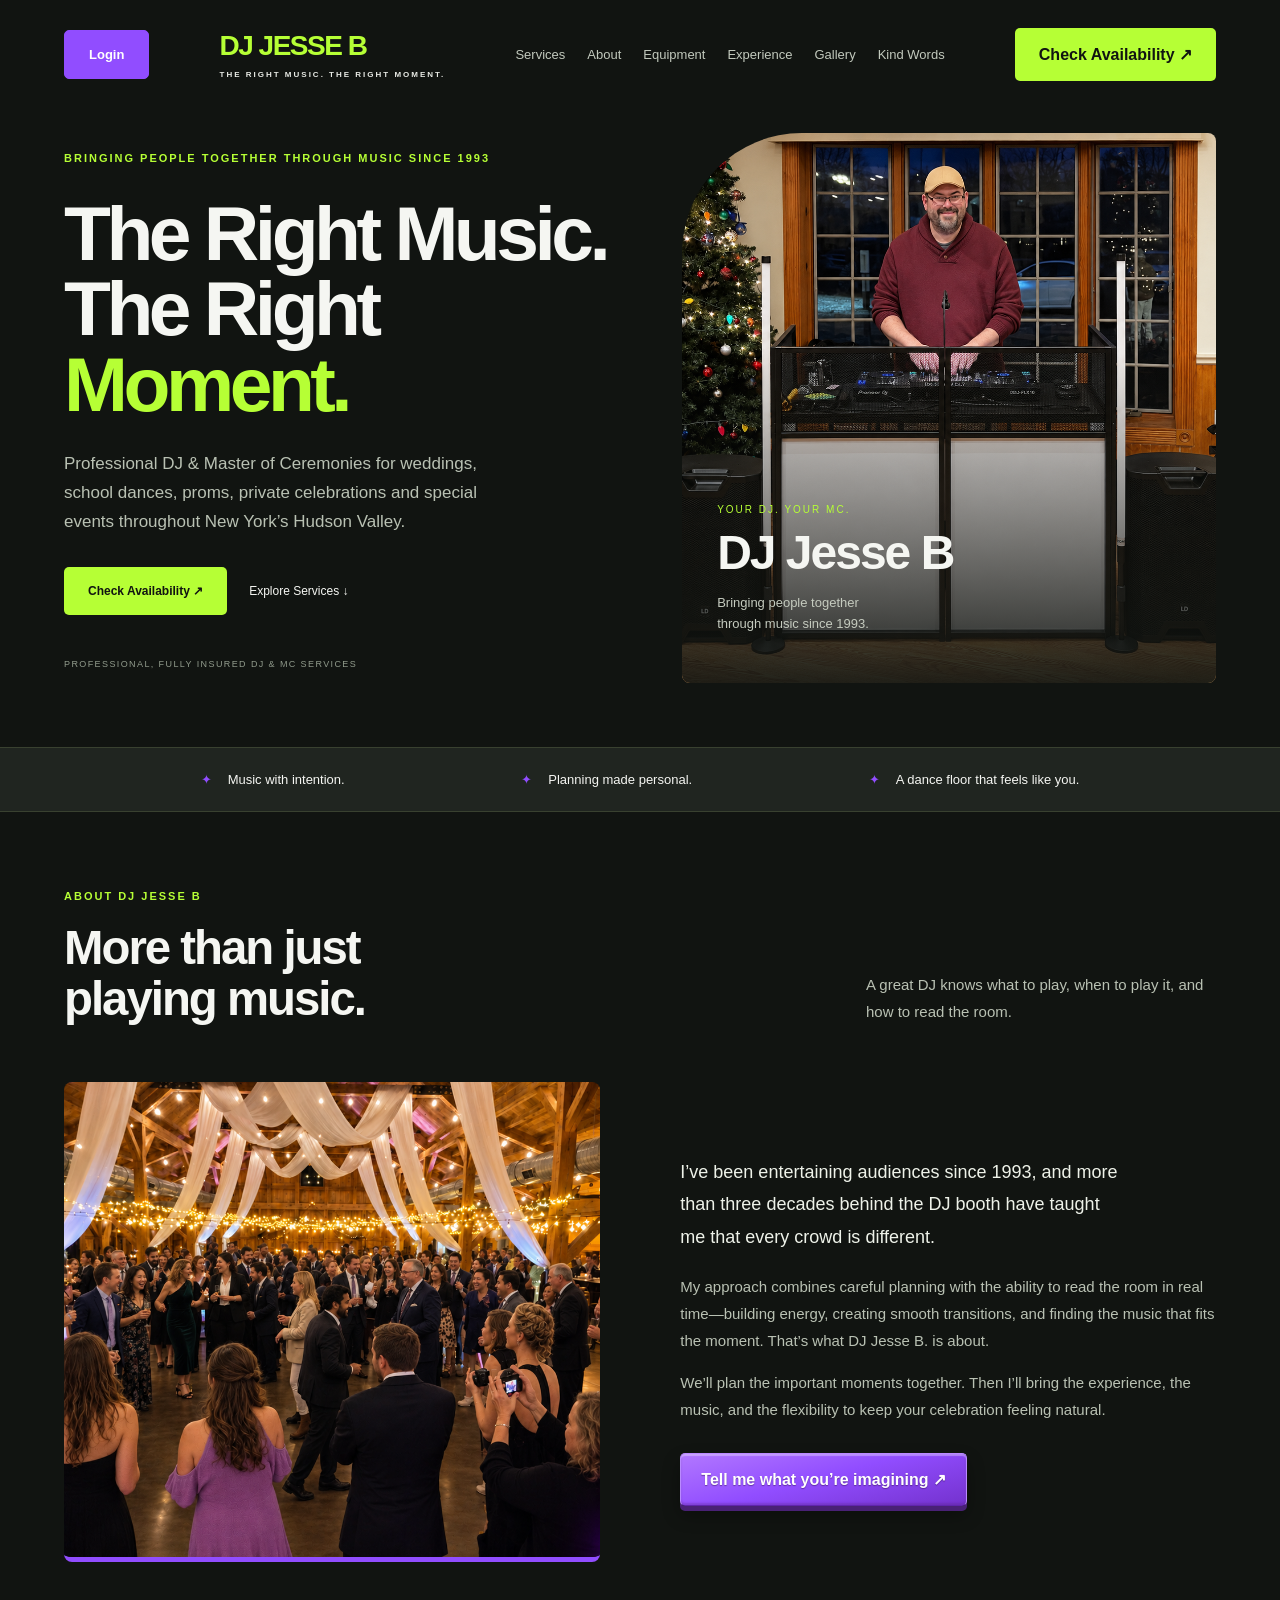
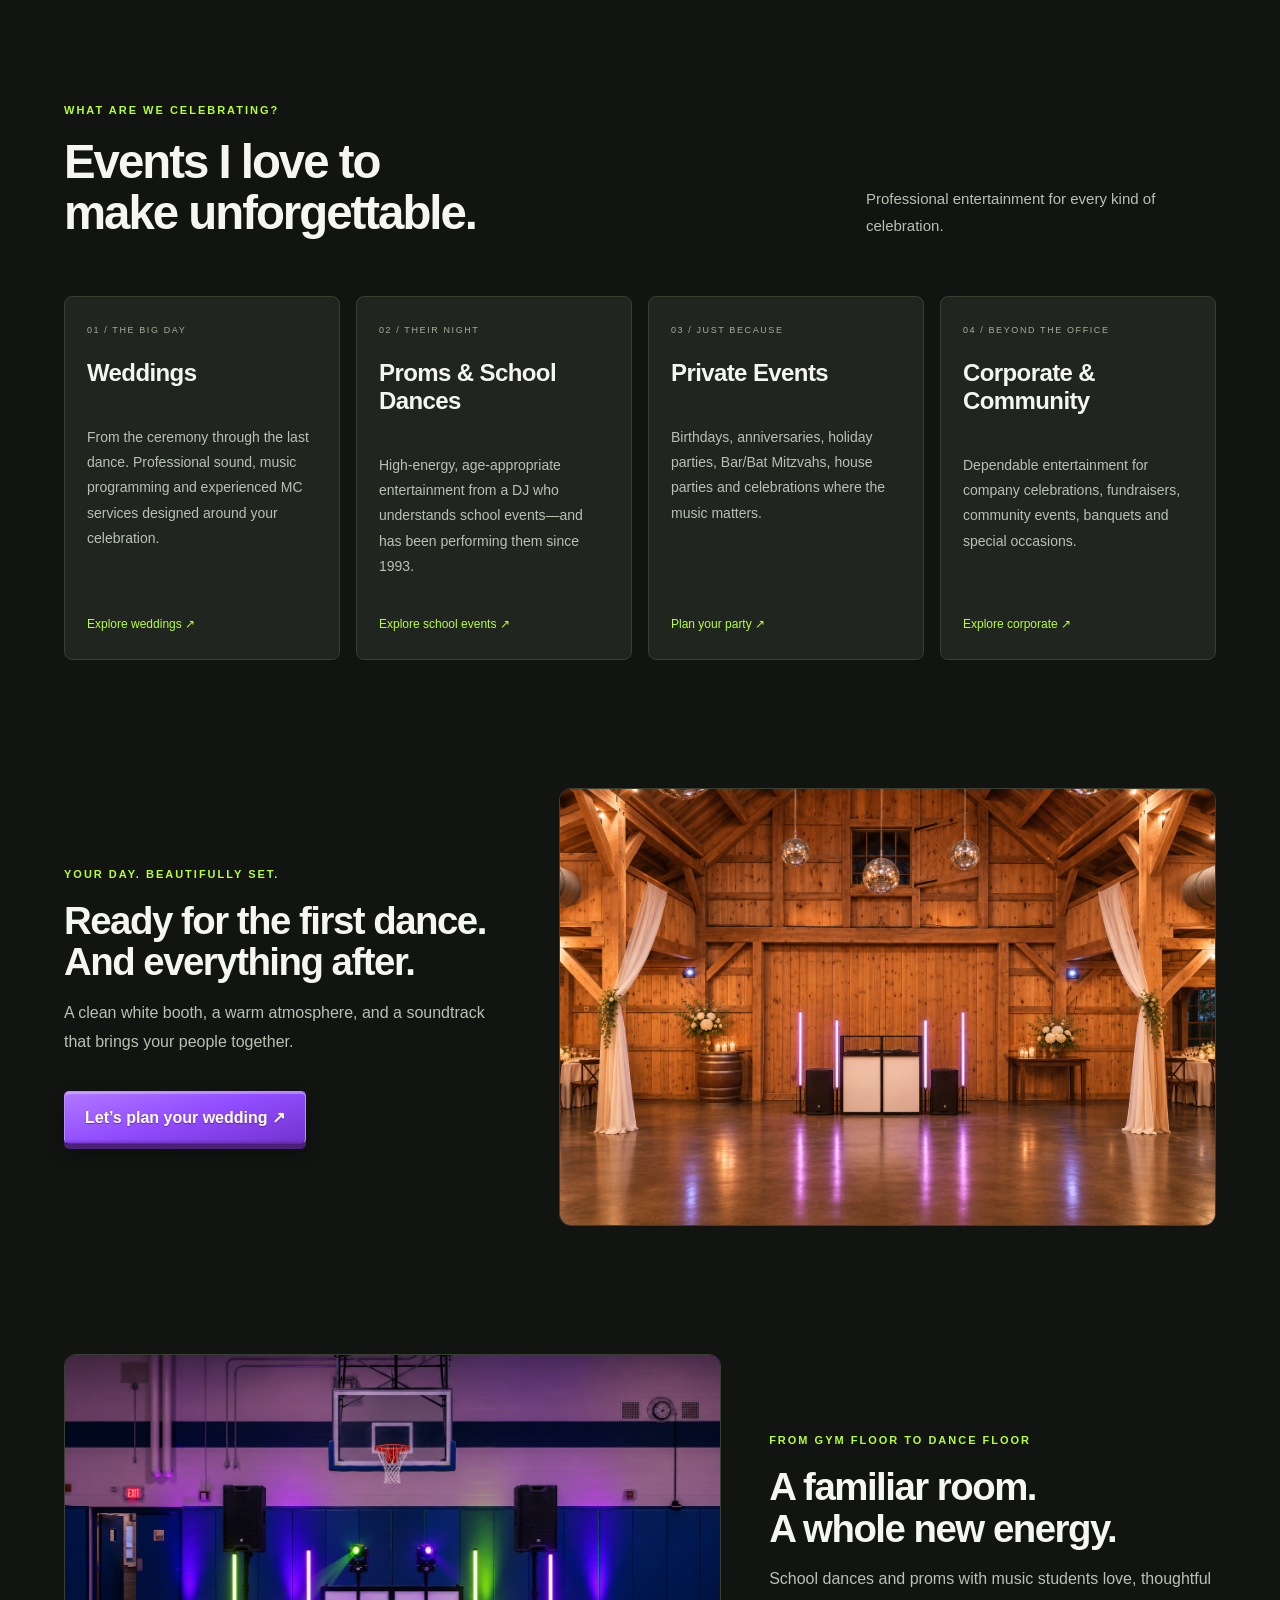
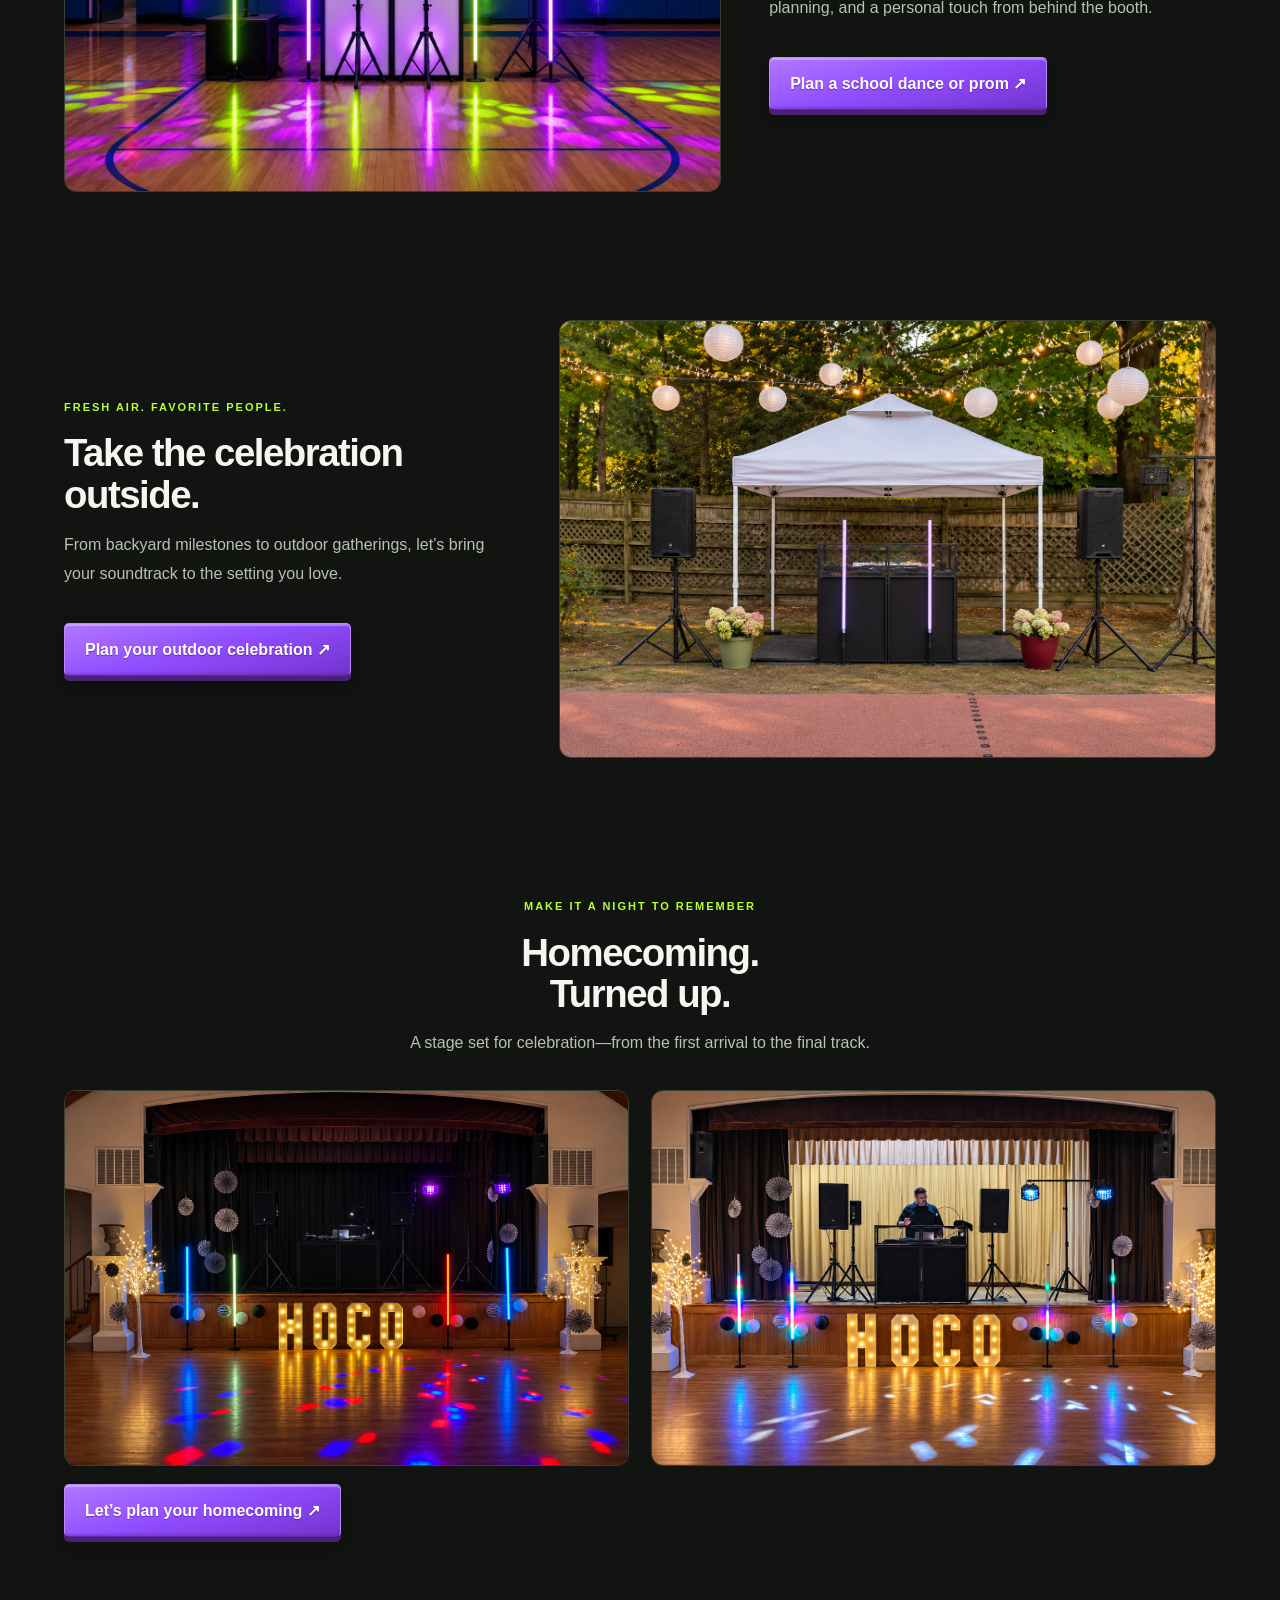
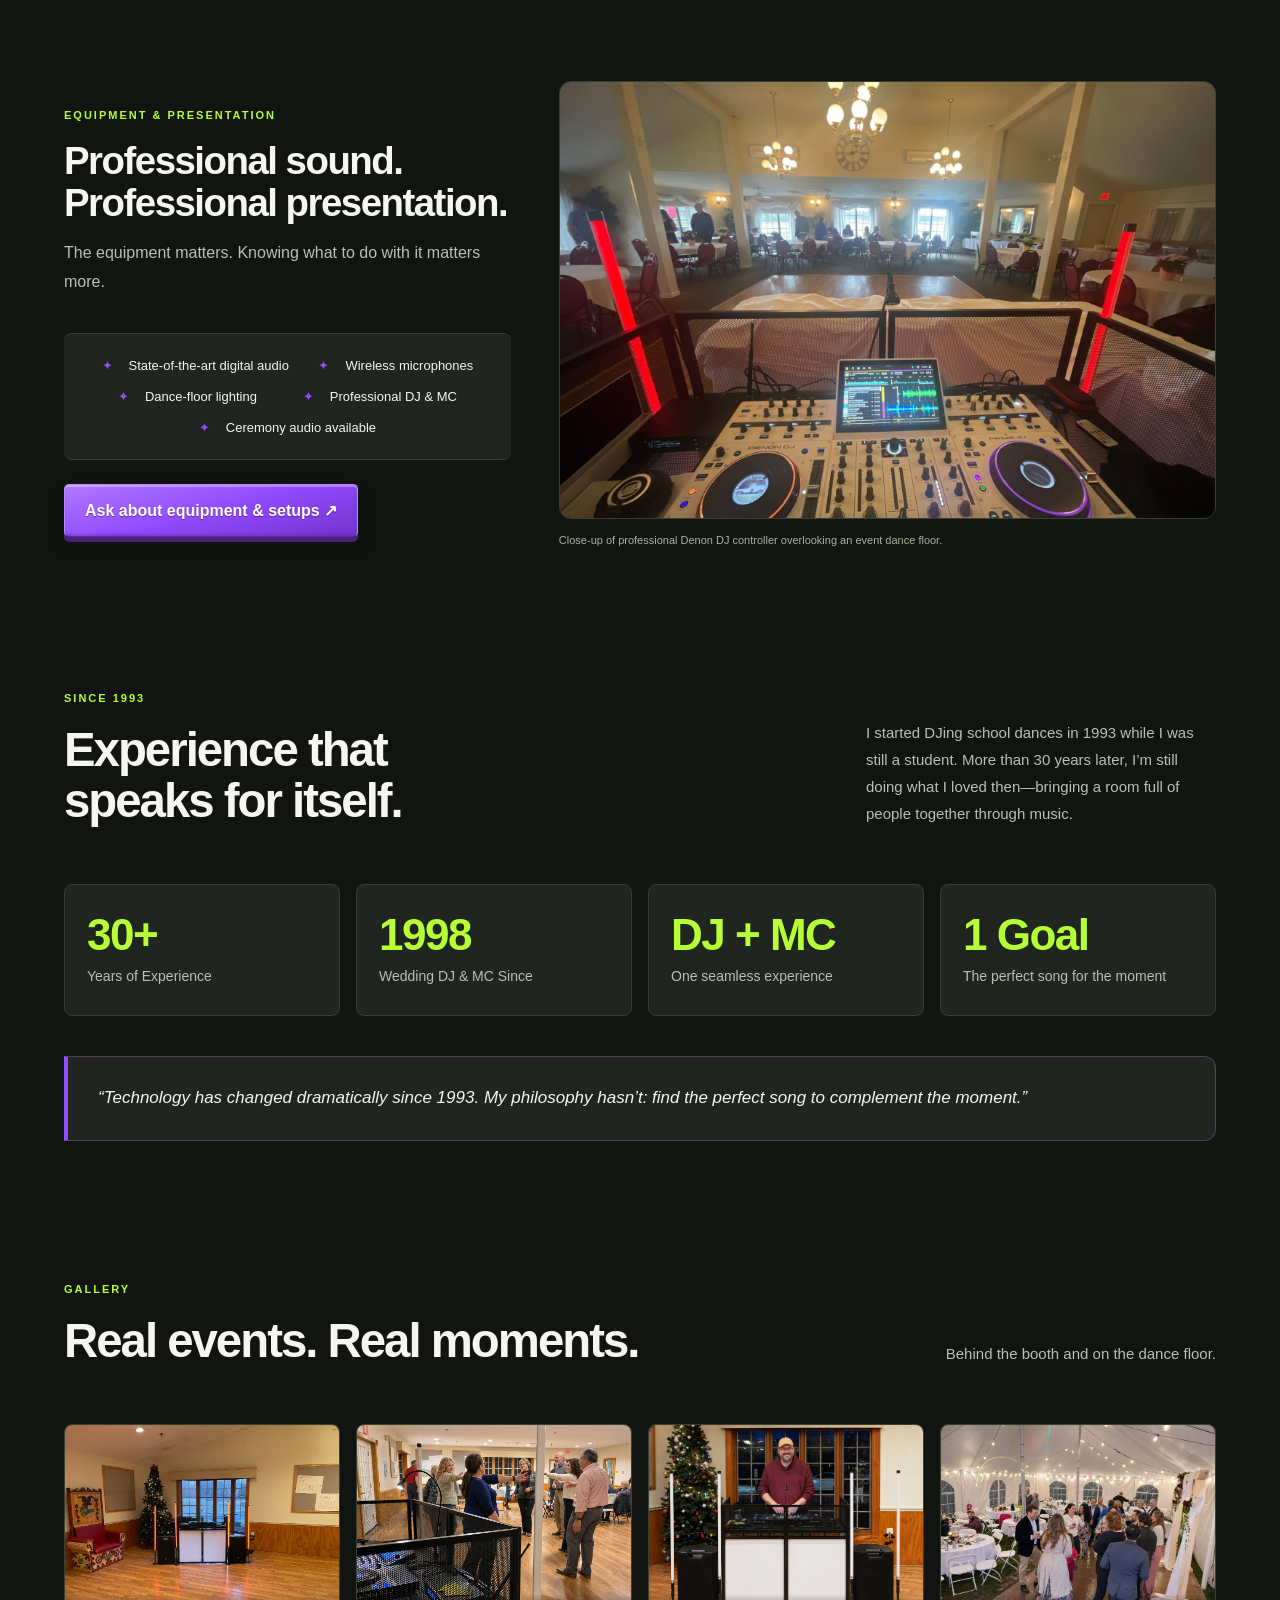
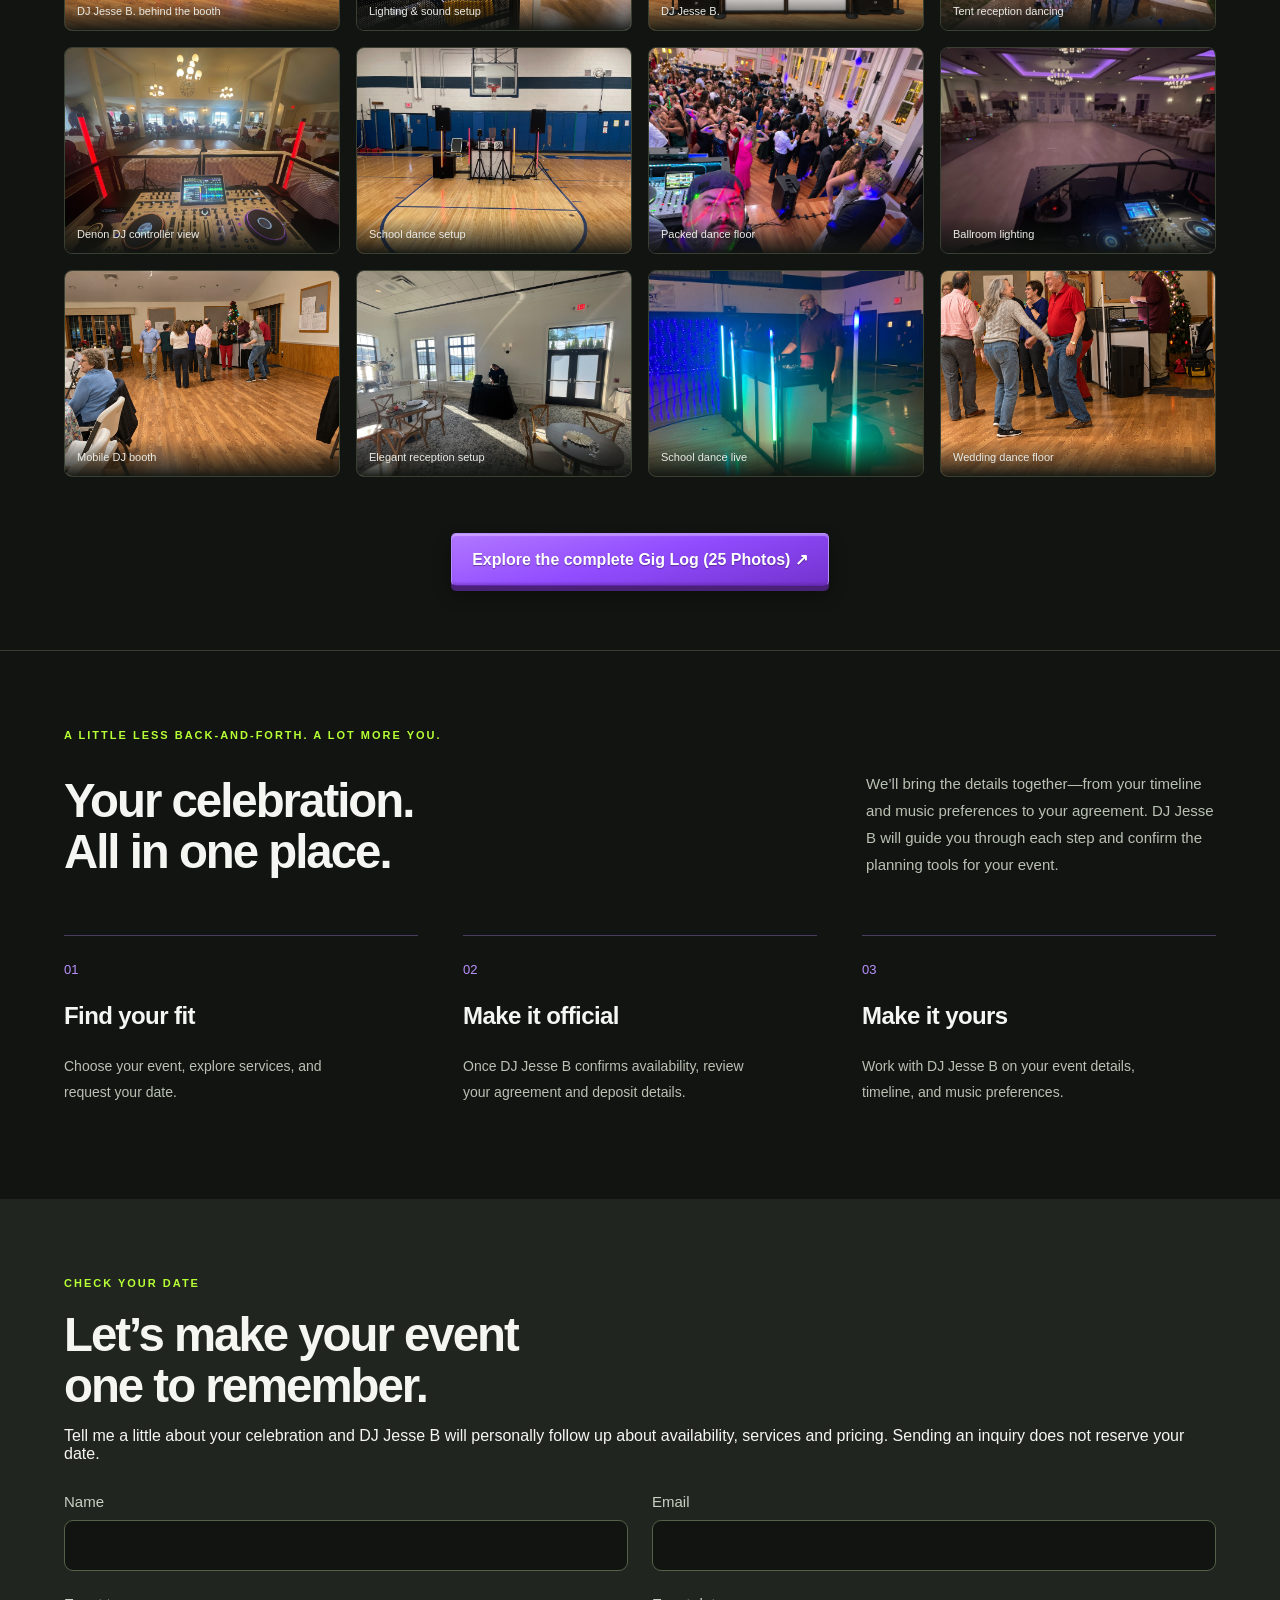
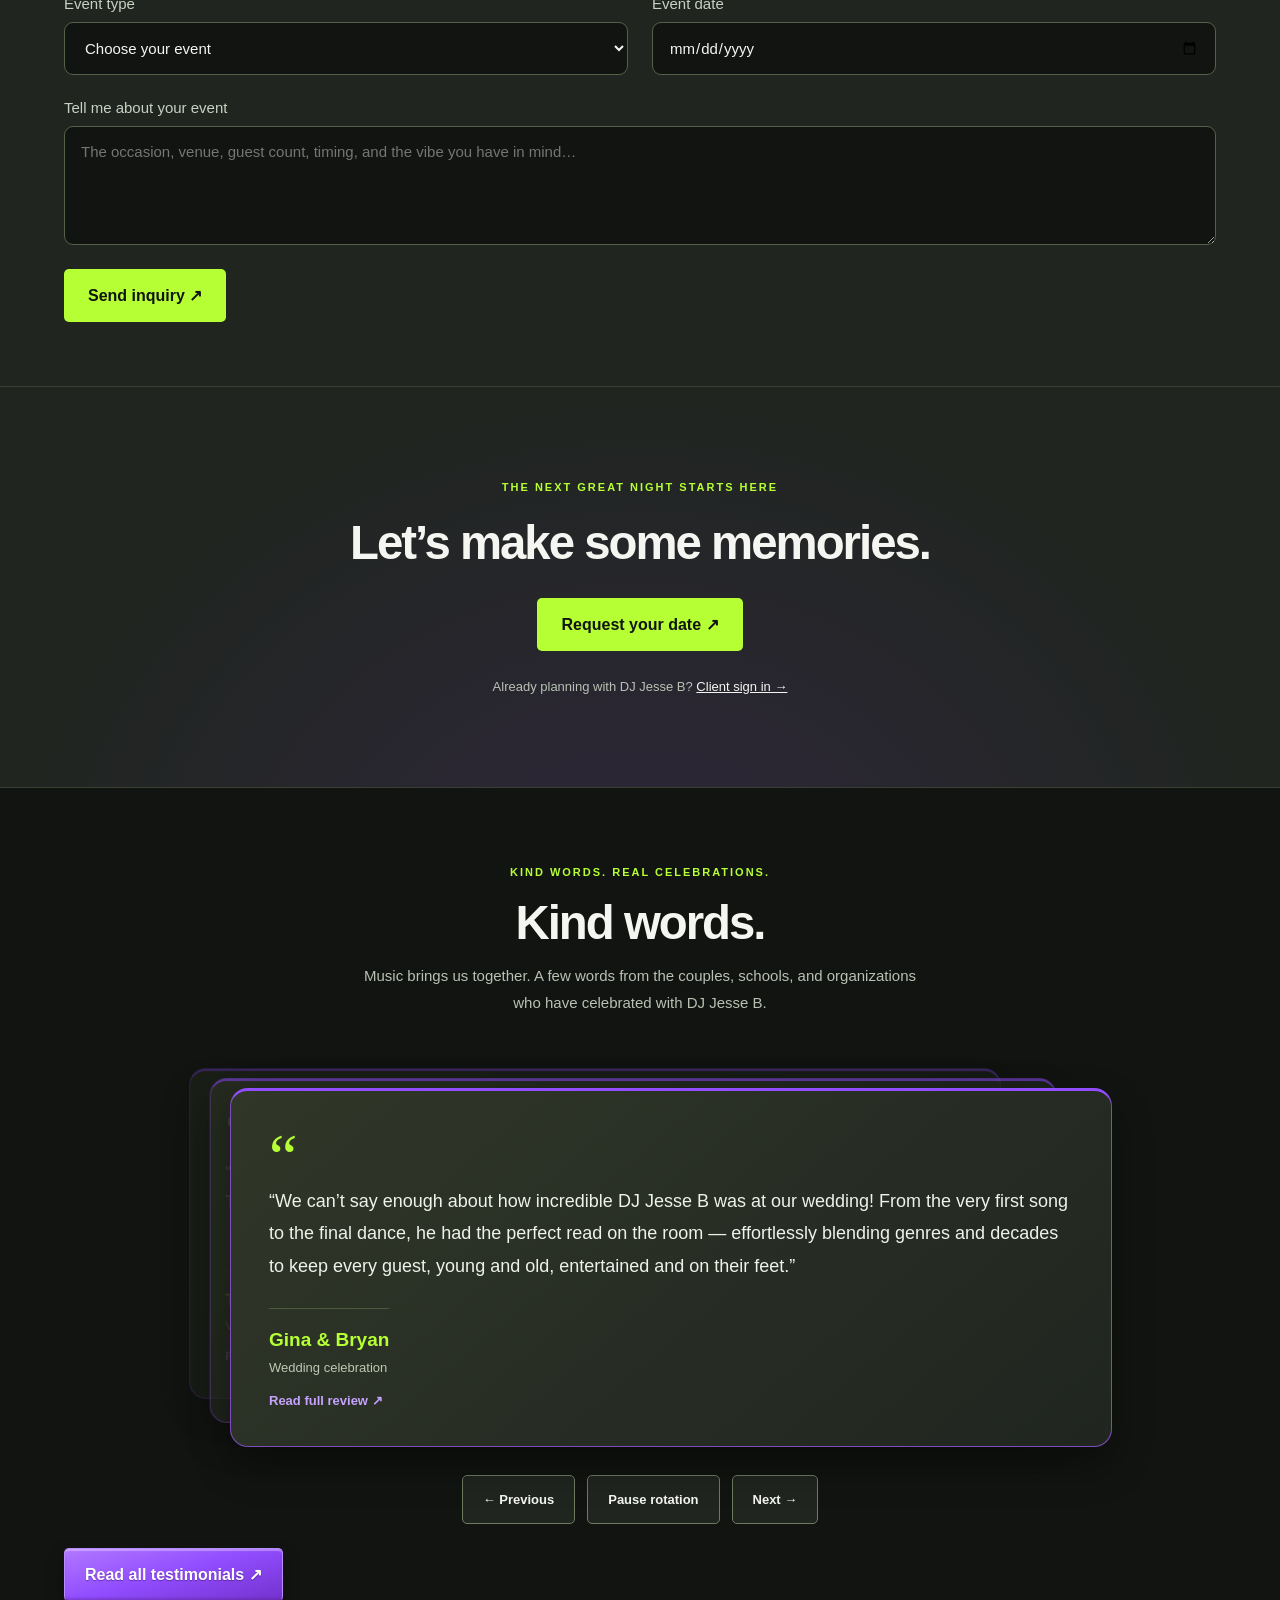
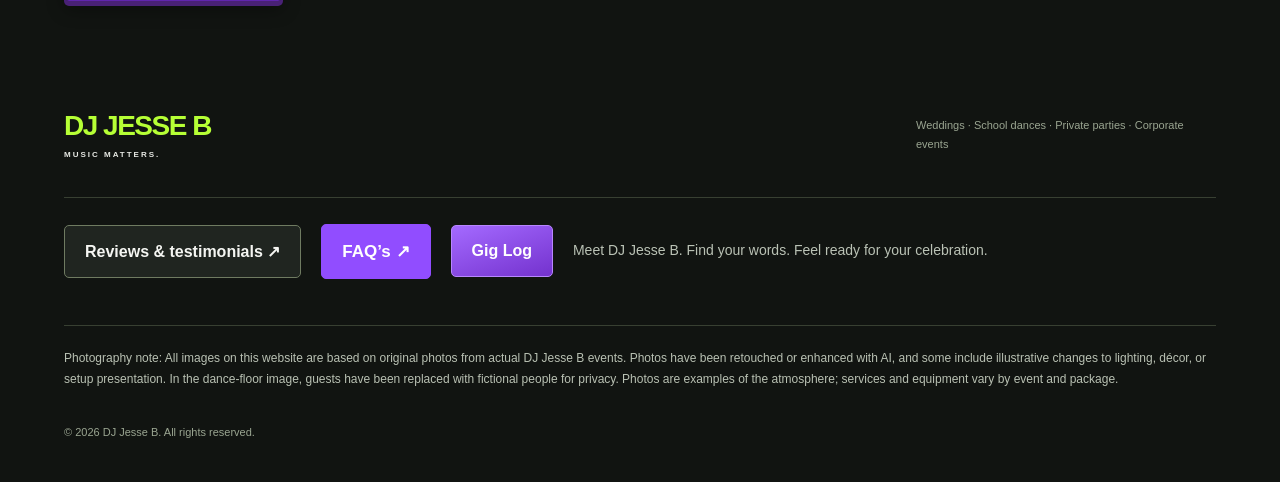
==== commit 196b9ae7: "Restore missing homepage sections and copy from live Netlify site" ====
--- a/index.html
+++ b/index.html
@@ -1,12 +1,362 @@
 <!doctype html>
 <html lang="en"><head><meta charset="utf-8"><meta name="viewport" content="width=device-width, initial-scale=1"><meta name="description" content="DJ Jesse B brings weddings, school dances, private parties and corporate events to life throughout New York’s Hudson Valley. Request your date."><link rel="canonical" href="https://music-matters.me/"><title>Hudson Valley Wedding & Event DJ | DJ Jesse B.</title><link rel="stylesheet" href="style.dd890eec6689.css"><link rel="stylesheet" href="desktop-preview.d10943d9b52d.css"></head><body>
 
-<header><a class="header-login outline" href="#client-access" data-client-login>Login</a><a class="brand" href="#">DJ JESSE B<span>THE RIGHT MUSIC. THE RIGHT MOMENT.</span></a><button class="primary" data-request>Request a date ↗</button></header>
-<main><section class="hero"><div class="hero-copy"><p class="eyebrow">GOOD PEOPLE. GREAT MUSIC. YOUR NIGHT.</p><h1>Some nights<br>just <em>stay<br> with you.</em></h1><p class="lead">Let’s make yours one of them. Thoughtful planning, a personal soundtrack, and a DJ who knows when to turn it up.</p><div class="actions"><button class="primary" data-request>Let’s talk about your event ↗</button><a href="#events">Find your experience ↓</a></div><p class="caption">WEDDINGS / SCHOOL DANCES / PRIVATE / CORPORATE</p></div><div class="hero-photo"><img src="assets/jesse-level.png" alt="DJ Jesse B behind his white DJ booth"><div class="photo-label"><span>YOUR DJ. YOUR MC.</span><strong>DJ Jesse B</strong><p>Bringing people together<br>through music since 1993.</p></div></div></section>
-<div class="strip"><span>Music with intention.</span><span>Planning made personal.</span><span>A dance floor that feels like you.</span></div>
-<section class="section" id="events"><div class="section-heading"><div><p class="eyebrow">WHAT ARE WE CELEBRATING?</p><h2>Your occasion.<br>Your kind of celebration.</h2></div><p>Start with your event. We’ll find the right fit, explore your options, and check your date together.</p></div><div class="events"><a href="#contact" data-event="Wedding"><span class="number">01 / THE BIG DAY</span><h3>Weddings</h3><p>From the vows to the very last dance. Your story, with a soundtrack to match.</p><span class="arrow">Explore weddings ↗</span></a><a href="#contact" data-event="Prom / School Dance"><span class="number">02 / THEIR NIGHT</span><h3>School dances<br>& proms</h3><p>Big energy, clean music, and requests that let students be part of the night.</p><span class="arrow">Explore school events ↗</span></a><a href="#contact" data-event="Private Event"><span class="number">03 / JUST BECAUSE</span><h3>Private parties</h3><p>Birthdays, milestones, and your favorite people. Let’s give them something to dance about.</p><span class="arrow">Plan your party ↗</span></a><a href="#contact" data-event="Corporate / Community Event"><span class="number">04 / BEYOND THE OFFICE</span><h3>Corporate events</h3><p>Professional DJ and MC services, with presentation sound and A/V options when you need them.</p><span class="arrow">Explore corporate ↗</span></a></div></section>
-<section class="wedding-feature section" id="wedding-inspiration"><div class="section-heading"><div><p class="eyebrow">YOUR DAY. BEAUTIFULLY SET.</p><h2>Ready for the first dance.<br>And everything after.</h2></div><p>A clean white booth, a warm atmosphere, and a soundtrack that brings your people together.</p></div><figure><img src="assets/wedding-setup-concept.png" alt="Edited wedding setup concept based on DJ Jesse B’s barn photo, with a white DJ booth, speakers, lavender lights and wedding décor" loading="lazy" width="1536" height="1024"></figure><a class="outline wedding-link" href="#contact" data-event="Wedding">Let’s plan your wedding ↗</a></section><section class="wedding-feature section" id="school-inspiration"><div class="section-heading"><div><p class="eyebrow">FROM GYM FLOOR TO DANCE FLOOR</p><h2>A familiar room.<br>A whole new energy.</h2></div><p>School dances and proms with music students love, thoughtful planning, and a personal touch from behind the booth.</p></div><figure><img src="assets/school-dance-concept.png" alt="School dance setup with a white DJ booth and lime and purple lighting" loading="lazy" width="1672" height="941"></figure><a class="outline wedding-link" href="#contact" data-event="Prom / School Dance">Plan a school dance or prom ↗</a></section><section class="wedding-feature section" id="outdoor-inspiration"><div class="section-heading"><div><p class="eyebrow">FRESH AIR. FAVORITE PEOPLE.</p><h2>Take the celebration<br>outside.</h2></div><p>From backyard milestones to outdoor gatherings, let’s bring your soundtrack to the setting you love.</p></div><figure><img src="assets/outdoor-event-concept.png" alt="Outdoor event setup with a white canopy, black DJ booth, speakers and lavender lighting beneath garden lanterns" loading="lazy" width="1672" height="941"></figure><a class="outline wedding-link" href="#contact" data-event="Private Event">Plan your outdoor celebration ↗</a></section><section class="wedding-feature section" id="homecoming"><div class="section-heading"><div><p class="eyebrow">MAKE IT A NIGHT TO REMEMBER</p><h2>Homecoming.<br>Turned up.</h2></div><p>A stage set for celebration—from the first arrival to the final track.</p></div><div class="homecoming-gallery"><figure><img src="assets/homecoming-lights.png" alt="Homecoming stage with illuminated HOCO letters, colorful dance-floor lights and decorative light trees" loading="lazy" width="1536" height="1024"></figure><figure><img src="assets/homecoming-dj.png" alt="DJ at the homecoming booth with illuminated HOCO letters and a colorful dance floor" loading="lazy" width="1672" height="941"></figure></div><a class="outline wedding-link" href="#contact" data-event="Prom / School Dance">Let’s plan your homecoming ↗</a></section><section class="approach section" id="approach"><div class="dance-photo"><img src="assets/dance-floor-fictional-guests.png" alt="Wedding dance floor beneath white draping, mirror balls and warm string lights; guests replaced with fictional people using AI" loading="lazy" width="941" height="1672"></div><div><p class="eyebrow">EXPERIENCE BEHIND THE BOOTH</p><h2>Read the room.<br>Find the moment.<br><em>Make it count.</em></h2><p>I’ve been bringing people together through music since 1993. Every crowd is different—and that’s exactly what I love about this work.</p><p>We’ll plan the important moments together. Then I’ll bring the experience, the music, and the flexibility to keep your celebration feeling natural.</p><button class="outline" data-request>Tell me what you’re imagining ↗</button></div></section>
-<section class="planning section"><p class="eyebrow">A LITTLE LESS BACK-AND-FORTH. A LOT MORE YOU.</p><div class="section-heading"><h2>Your celebration.<br>All in one place.</h2><p>We’ll bring the details together—from your timeline and music preferences to your agreement. DJ Jesse B will guide you through each step and confirm the planning tools for your event.</p></div><ol><li><span>01</span><h3>Find your fit</h3><p>Choose your event, explore services, and request your date.</p></li><li><span>02</span><h3>Make it official</h3><p>Once DJ Jesse B confirms availability, review your agreement and deposit details.</p></li><li><span>03</span><h3>Make it yours</h3><p>Work with DJ Jesse B on your event details, timeline, and music preferences.</p></li></ol></section>
-<section class="section public-contact" id="contact"><p class="eyebrow">YOUR NEXT GREAT NIGHT STARTS HERE</p><h2>Tell me what you’re imagining.</h2><p>Share a few details and DJ Jesse B will personally follow up about availability and services. Sending an inquiry does not reserve your date.</p><form onsubmit="event.preventDefault(); alert('This review copy is not connected to email. Your inquiry has not been sent.');" name="event-inquiry" method="POST" data-netlify="true" netlify-honeypot="bot-field" action="/thank-you/"><input type="hidden" name="form-name" value="event-inquiry"><p hidden><label>Leave this blank<input name="bot-field"></label></p><div class="contact-grid"><label>Name<input name="name" autocomplete="name" required maxlength="300"></label><label>Email<input name="email" type="email" autocomplete="email" required maxlength="300"></label><label>Event type<select name="eventType" required><option value="">Choose your event</option><option>Wedding</option><option>Prom / School Dance</option><option>Private Event</option><option>Corporate / Community Event</option><option>Other</option></select></label><label>Event date<input name="date" type="date"></label><label class="contact-message">Tell me about your event<textarea name="message" rows="5" maxlength="5000" placeholder="The occasion, venue, guest count, timing, and the vibe you have in mind…"></textarea></label></div><button class="primary" type="submit">Send inquiry ↗</button></form></section><section class="final-cta"><p class="eyebrow">THE NEXT GREAT NIGHT STARTS HERE</p><h2>Let’s make some memories.</h2><button class="primary" data-request>Request your date ↗</button><p>Already planning with DJ Jesse B? <a href="#client-access" data-client-login>Client sign in →</a></p></section><section class="section testimonials" id="reviews"><div class="section-heading"><div><p class="eyebrow">KIND WORDS. REAL CELEBRATIONS.</p><h2>The music ends.<br>The memories stay.</h2></div><p>A few words from the couples, schools, and organizations who have celebrated with DJ Jesse B.</p></div><div class="review-grid"><figure class="review-card"><span class="review-mark" aria-hidden="true">“</span><blockquote><p>“We can’t say enough about how incredible DJ Jesse B was at our wedding! From the very first song to the final dance, he had the perfect read on the room — effortlessly blending genres and decades to keep every guest, young and old, entertained and on their feet.”</p></blockquote><figcaption><strong>Gina &amp; Bryan</strong><span>Wedding celebration · excerpt</span></figcaption></figure><figure class="review-card"><span class="review-mark" aria-hidden="true">“</span><blockquote><p>“Thank you so very, very much for being our Entertainment Sponsor for the 2026 Strength in Strides Run/Walk. It’s people like you who support non-profits that make our world a better place!”</p></blockquote><figcaption><strong>HV Heroes</strong><span>2026 Strength in Strides Run/Walk</span></figcaption></figure><figure class="review-card"><span class="review-mark" aria-hidden="true">“</span><blockquote><p>“Thank you so much for donating your time, equipment and expertise to our Valentine’s Day Dance! The students really enjoyed the event… We couldn’t have done this without your help.”</p></blockquote><figcaption><strong>Team 7</strong><span>Valentine’s Day Dance</span></figcaption></figure></div><a class="outline wedding-link" href="reviews/">Read all testimonials ↗</a></section></main>
-<footer><a class="brand" href="#">DJ JESSE B<span>MUSIC MATTERS.</span></a><p>Weddings · School dances · Private parties · Corporate events</p><div class="footer-faq"><a class="outline reviews-footer-link" href="reviews/">Reviews & testimonials ↗</a><button class="outline faq-launch" type="button" data-faq>FAQ’s <span aria-hidden="true">↗</span></button><a class="outline gig-log-link" href="/gig-log/">Gig Log</a><p>Meet DJ Jesse B. Find your words. Feel ready for your celebration.</p></div><p class="photo-disclosure">Photography note: All images on this website are based on original photos from actual DJ Jesse B events. Photos have been retouched or enhanced with AI, and some include illustrative changes to lighting, décor, or setup presentation. In the dance-floor image, guests have been replaced with fictional people for privacy. Photos are examples of the atmosphere; services and equipment vary by event and package.</p><small>© 2026 DJ Jesse B. All rights reserved.</small></footer>
-<dialog aria-labelledby="choose-title"><button class="close" aria-label="Close event menu">×</button><p class="eyebrow">LET’S MAKE A GREAT NIGHT</p><h2 id="choose-title">What are we celebrating?</h2><div class="choices"><a href="#contact" data-event="Wedding">♡ Wedding <span>→</span></a><a href="#contact" data-event="Prom / School Dance">♫ School dance / prom <span>→</span></a><a href="#contact" data-event="Private Event">✦ Private party <span>→</span></a><a href="#contact" data-event="Corporate / Community Event">◈ Corporate event <span>→</span></a></div></dialog><dialog id="client-access" aria-labelledby="client-access-title"><button class="close" type="button" data-close-login aria-label="Close client information">×</button><h2 id="client-access-title">Already planning with DJ Jesse B?</h2><p>Online client sign-in is being prepared. Please contact DJ Jesse B for help with your current event plans.</p><a class="primary" href="#contact" data-contact-login>Contact DJ Jesse B ↗</a></dialog><script src="site.88f54ec1fb34.js"></script><script type="module" src="faq-library.5a2a1c90f46e.js"></script><script type="module" src="reviews.a93d03d4d07f.js"></script></body></html>
+<header>
+  <a class="header-login outline" href="#client-access" data-client-login>Login</a>
+  <a class="brand" href="#">DJ JESSE B<span>THE RIGHT MUSIC. THE RIGHT MOMENT.</span></a>
+  <nav>
+    <a href="#events">Services</a>
+    <a href="#about">About</a>
+    <a href="#equipment">Equipment</a>
+    <a href="#experience">Experience</a>
+    <a href="#gallery">Gallery</a>
+    <a href="#reviews">Kind Words</a>
+  </nav>
+  <button class="primary" data-request>Check Availability ↗</button>
+</header>
+
+<main>
+<section class="hero">
+  <div class="hero-copy">
+    <p class="eyebrow">BRINGING PEOPLE TOGETHER THROUGH MUSIC SINCE 1993</p>
+    <h1>The Right Music.<br>The Right <em>Moment.</em></h1>
+    <p class="lead">Professional DJ &amp; Master of Ceremonies for weddings, school dances, proms, private celebrations and special events throughout New York’s Hudson Valley.</p>
+    <div class="actions">
+      <button class="primary" data-request>Check Availability ↗</button>
+      <a href="#events">Explore Services ↓</a>
+    </div>
+    <p class="caption">PROFESSIONAL, FULLY INSURED DJ &amp; MC SERVICES</p>
+  </div>
+  <div class="hero-photo">
+    <img src="assets/jesse-level.png" alt="DJ Jesse B behind his white DJ booth">
+    <div class="photo-label">
+      <span>YOUR DJ. YOUR MC.</span>
+      <strong>DJ Jesse B</strong>
+      <p>Bringing people together<br>through music since 1993.</p>
+    </div>
+  </div>
+</section>
+
+<div class="strip">
+  <span>Music with intention.</span>
+  <span>Planning made personal.</span>
+  <span>A dance floor that feels like you.</span>
+</div>
+
+<section class="section" id="about">
+  <div class="section-heading">
+    <div>
+      <p class="eyebrow">ABOUT DJ JESSE B</p>
+      <h2>More than just<br>playing music.</h2>
+    </div>
+    <p>A great DJ knows what to play, when to play it, and how to read the room.</p>
+  </div>
+  <div class="approach" style="padding-top:0">
+    <div class="dance-photo"><img src="assets/dance-floor-fictional-guests.png" alt="Wedding dance floor beneath white draping, mirror balls and warm string lights; guests replaced with fictional people using AI" loading="lazy" width="941" height="1672"></div>
+    <div>
+      <p class="lead" style="font-size:18px; color:#eef2e9; margin-bottom:20px">I’ve been entertaining audiences since 1993, and more than three decades behind the DJ booth have taught me that every crowd is different.</p>
+      <p>My approach combines careful planning with the ability to read the room in real time—building energy, creating smooth transitions, and finding the music that fits the moment. That’s what DJ Jesse B. is about.</p>
+      <p>We’ll plan the important moments together. Then I’ll bring the experience, the music, and the flexibility to keep your celebration feeling natural.</p>
+      <button class="outline" data-request>Tell me what you’re imagining ↗</button>
+    </div>
+  </div>
+</section>
+
+<section class="section" id="events">
+  <div class="section-heading">
+    <div>
+      <p class="eyebrow">WHAT ARE WE CELEBRATING?</p>
+      <h2>Events I love to<br>make unforgettable.</h2>
+    </div>
+    <p>Professional entertainment for every kind of celebration.</p>
+  </div>
+  <div class="events">
+    <a href="#contact" data-event="Wedding">
+      <span class="number">01 / THE BIG DAY</span>
+      <h3>Weddings</h3>
+      <p>From the ceremony through the last dance. Professional sound, music programming and experienced MC services designed around your celebration.</p>
+      <span class="arrow">Explore weddings ↗</span>
+    </a>
+    <a href="#contact" data-event="Prom / School Dance">
+      <span class="number">02 / THEIR NIGHT</span>
+      <h3>Proms &amp; School Dances</h3>
+      <p>High-energy, age-appropriate entertainment from a DJ who understands school events—and has been performing them since 1993.</p>
+      <span class="arrow">Explore school events ↗</span>
+    </a>
+    <a href="#contact" data-event="Private Event">
+      <span class="number">03 / JUST BECAUSE</span>
+      <h3>Private Events</h3>
+      <p>Birthdays, anniversaries, holiday parties, Bar/Bat Mitzvahs, house parties and celebrations where the music matters.</p>
+      <span class="arrow">Plan your party ↗</span>
+    </a>
+    <a href="#contact" data-event="Corporate / Community Event">
+      <span class="number">04 / BEYOND THE OFFICE</span>
+      <h3>Corporate &amp; Community</h3>
+      <p>Dependable entertainment for company celebrations, fundraisers, community events, banquets and special occasions.</p>
+      <span class="arrow">Explore corporate ↗</span>
+    </a>
+  </div>
+</section>
+
+<section class="wedding-feature section" id="wedding-inspiration">
+  <div class="section-heading">
+    <div>
+      <p class="eyebrow">YOUR DAY. BEAUTIFULLY SET.</p>
+      <h2>Ready for the first dance.<br>And everything after.</h2>
+    </div>
+    <p>A clean white booth, a warm atmosphere, and a soundtrack that brings your people together.</p>
+  </div>
+  <figure>
+    <img src="assets/wedding-setup-concept.png" alt="Edited wedding setup concept based on DJ Jesse B’s barn photo, with a white DJ booth, speakers, lavender lights and wedding décor" loading="lazy" width="1536" height="1024">
+  </figure>
+  <a class="outline wedding-link" href="#contact" data-event="Wedding">Let’s plan your wedding ↗</a>
+</section>
+
+<section class="wedding-feature section" id="school-inspiration">
+  <div class="section-heading">
+    <div>
+      <p class="eyebrow">FROM GYM FLOOR TO DANCE FLOOR</p>
+      <h2>A familiar room.<br>A whole new energy.</h2>
+    </div>
+    <p>School dances and proms with music students love, thoughtful planning, and a personal touch from behind the booth.</p>
+  </div>
+  <figure>
+    <img src="assets/school-dance-concept.png" alt="School dance setup with a white DJ booth and lime and purple lighting" loading="lazy" width="1672" height="941">
+  </figure>
+  <a class="outline wedding-link" href="#contact" data-event="Prom / School Dance">Plan a school dance or prom ↗</a>
+</section>
+
+<section class="wedding-feature section" id="outdoor-inspiration">
+  <div class="section-heading">
+    <div>
+      <p class="eyebrow">FRESH AIR. FAVORITE PEOPLE.</p>
+      <h2>Take the celebration<br>outside.</h2>
+    </div>
+    <p>From backyard milestones to outdoor gatherings, let’s bring your soundtrack to the setting you love.</p>
+  </div>
+  <figure>
+    <img src="assets/outdoor-event-concept.png" alt="Outdoor event setup with a white canopy, black DJ booth, speakers and lavender lighting beneath garden lanterns" loading="lazy" width="1672" height="941">
+  </figure>
+  <a class="outline wedding-link" href="#contact" data-event="Private Event">Plan your outdoor celebration ↗</a>
+</section>
+
+<section class="wedding-feature section" id="homecoming">
+  <div class="section-heading">
+    <div>
+      <p class="eyebrow">MAKE IT A NIGHT TO REMEMBER</p>
+      <h2>Homecoming.<br>Turned up.</h2>
+    </div>
+    <p>A stage set for celebration—from the first arrival to the final track.</p>
+  </div>
+  <div class="homecoming-gallery">
+    <figure>
+      <img src="assets/homecoming-lights.png" alt="Homecoming stage with illuminated HOCO letters, colorful dance-floor lights and decorative light trees" loading="lazy" width="1536" height="1024">
+    </figure>
+    <figure>
+      <img src="assets/homecoming-dj.png" alt="DJ at the homecoming booth with illuminated HOCO letters and a colorful dance floor" loading="lazy" width="1672" height="941">
+    </figure>
+  </div>
+  <a class="outline wedding-link" href="#contact" data-event="Prom / School Dance">Let’s plan your homecoming ↗</a>
+</section>
+
+<section class="wedding-feature section" id="equipment">
+  <div class="section-heading">
+    <div>
+      <p class="eyebrow">EQUIPMENT &amp; PRESENTATION</p>
+      <h2>Professional sound.<br>Professional presentation.</h2>
+    </div>
+    <p>The equipment matters. Knowing what to do with it matters more.</p>
+  </div>
+  <figure>
+    <img src="gig-log/photos/gallery-dj-controller-view.jpg" alt="Close-up of professional Denon DJ controller overlooking an event dance floor" loading="lazy" width="1800" height="1350">
+    <figcaption>Close-up of professional Denon DJ controller overlooking an event dance floor.</figcaption>
+  </figure>
+  <div>
+    <div class="strip equipment-strip">
+      <span>State-of-the-art digital audio</span>
+      <span>Wireless microphones</span>
+      <span>Dance-floor lighting</span>
+      <span>Professional DJ &amp; MC</span>
+      <span>Ceremony audio available</span>
+    </div>
+    <a class="outline wedding-link" href="#contact" data-event="Wedding">Ask about equipment &amp; setups ↗</a>
+  </div>
+</section>
+
+<section class="section" id="experience">
+  <div class="section-heading">
+    <div>
+      <p class="eyebrow">SINCE 1993</p>
+      <h2>Experience that<br>speaks for itself.</h2>
+    </div>
+    <p>I started DJing school dances in 1993 while I was still a student. More than 30 years later, I’m still doing what I loved then—bringing a room full of people together through music.</p>
+  </div>
+  <div class="stats-grid">
+    <div class="stat-card">
+      <span class="stat-value">30+</span>
+      <span class="stat-label">Years of Experience</span>
+    </div>
+    <div class="stat-card">
+      <span class="stat-value">1998</span>
+      <span class="stat-label">Wedding DJ &amp; MC Since</span>
+    </div>
+    <div class="stat-card">
+      <span class="stat-value">DJ + MC</span>
+      <span class="stat-label">One seamless experience</span>
+    </div>
+    <div class="stat-card">
+      <span class="stat-value">1 Goal</span>
+      <span class="stat-label">The perfect song for the moment</span>
+    </div>
+  </div>
+  <blockquote class="experience-quote">
+    <p>“Technology has changed dramatically since 1993. My philosophy hasn’t: find the perfect song to complement the moment.”</p>
+  </blockquote>
+</section>
+
+<section class="section" id="gallery">
+  <div class="section-heading">
+    <div>
+      <p class="eyebrow">GALLERY</p>
+      <h2>Real events. Real moments.</h2>
+    </div>
+    <p>Behind the booth and on the dance floor.</p>
+  </div>
+  <div class="home-gallery-grid">
+    <a href="/gig-log/" class="gallery-thumb"><img src="gig-log/photos/gallery-clean-dj-booth.jpg" alt="DJ Jesse B. performing behind the DJ booth at a live event" loading="lazy" width="600" height="450"><span class="thumb-caption">DJ Jesse B. behind the booth</span></a>
+    <a href="/gig-log/" class="gallery-thumb"><img src="gig-log/photos/IMG_5598-edited.png" alt="Professional DJ booth with speakers and vertical dance-floor lighting" loading="lazy" width="600" height="450"><span class="thumb-caption">Lighting &amp; sound setup</span></a>
+    <a href="/gig-log/" class="gallery-thumb"><img src="assets/jesse-level.png" alt="DJ Jesse B. smiling behind his professional DJ controller" loading="lazy" width="600" height="450"><span class="thumb-caption">DJ Jesse B.</span></a>
+    <a href="/gig-log/" class="gallery-thumb"><img src="gig-log/photos/gallery-tent-reception-dancing-edited.png" alt="Wedding guests dancing under a tent with DJ lighting" loading="lazy" width="600" height="450"><span class="thumb-caption">Tent reception dancing</span></a>
+    <a href="/gig-log/" class="gallery-thumb"><img src="gig-log/photos/gallery-dj-controller-view.jpg" alt="Professional Denon DJ controller overlooking an event dance floor" loading="lazy" width="600" height="450"><span class="thumb-caption">Denon DJ controller view</span></a>
+    <a href="/gig-log/" class="gallery-thumb"><img src="gig-log/photos/gallery-school-dance-setup.jpg" alt="Professional DJ sound and lighting setup in a school gymnasium" loading="lazy" width="600" height="450"><span class="thumb-caption">School dance setup</span></a>
+    <a href="/gig-log/" class="gallery-thumb"><img src="gig-log/photos/party-selfie-edited.png" alt="Guests dancing and enjoying a private event" loading="lazy" width="600" height="450"><span class="thumb-caption">Packed dance floor</span></a>
+    <a href="/gig-log/" class="gallery-thumb"><img src="gig-log/photos/gallery-ballroom-lighting.jpg" alt="Ballroom dance floor with professional DJ lighting and reception setup" loading="lazy" width="600" height="450"><span class="thumb-caption">Ballroom lighting</span></a>
+    <a href="/gig-log/" class="gallery-thumb"><img src="gig-log/photos/IMG_5585-edited.png" alt="DJ Jesse B. with a professional mobile DJ booth and sound system" loading="lazy" width="600" height="450"><span class="thumb-caption">Mobile DJ booth</span></a>
+    <a href="/gig-log/" class="gallery-thumb"><img src="gig-log/photos/gallery-elegant-event-setup.jpg" alt="DJ setup in an elegant reception space with large windows" loading="lazy" width="600" height="450"><span class="thumb-caption">Elegant reception setup</span></a>
+    <a href="/gig-log/" class="gallery-thumb"><img src="gig-log/photos/gallery-school-dance-live.jpg" alt="DJ Jesse B. performing at a school dance with colorful lighting" loading="lazy" width="600" height="450"><span class="thumb-caption">School dance live</span></a>
+    <a href="/gig-log/" class="gallery-thumb"><img src="gig-log/photos/gallery-wedding-dance-floor-edited.png" alt="Guests dancing at a wedding reception" loading="lazy" width="600" height="450"><span class="thumb-caption">Wedding dance floor</span></a>
+  </div>
+  <div style="text-align:center; margin-top: 32px;">
+    <a class="outline wedding-link" href="/gig-log/">Explore the complete Gig Log (25 Photos) ↗</a>
+  </div>
+</section>
+
+<section class="planning section">
+  <p class="eyebrow">A LITTLE LESS BACK-AND-FORTH. A LOT MORE YOU.</p>
+  <div class="section-heading">
+    <h2>Your celebration.<br>All in one place.</h2>
+    <p>We’ll bring the details together—from your timeline and music preferences to your agreement. DJ Jesse B will guide you through each step and confirm the planning tools for your event.</p>
+  </div>
+  <ol>
+    <li><span>01</span><h3>Find your fit</h3><p>Choose your event, explore services, and request your date.</p></li>
+    <li><span>02</span><h3>Make it official</h3><p>Once DJ Jesse B confirms availability, review your agreement and deposit details.</p></li>
+    <li><span>03</span><h3>Make it yours</h3><p>Work with DJ Jesse B on your event details, timeline, and music preferences.</p></li>
+  </ol>
+</section>
+
+<section class="section public-contact" id="contact">
+  <p class="eyebrow">CHECK YOUR DATE</p>
+  <h2>Let’s make your event<br>one to remember.</h2>
+  <p>Tell me a little about your celebration and DJ Jesse B will personally follow up about availability, services and pricing. Sending an inquiry does not reserve your date.</p>
+  <form onsubmit="event.preventDefault(); alert('This review copy is not connected to email. Your inquiry has not been sent.');" name="event-inquiry" method="POST" data-netlify="true" netlify-honeypot="bot-field" action="/thank-you/">
+    <input type="hidden" name="form-name" value="event-inquiry">
+    <p hidden><label>Leave this blank<input name="bot-field"></label></p>
+    <div class="contact-grid">
+      <label>Name<input name="name" autocomplete="name" required maxlength="300"></label>
+      <label>Email<input name="email" type="email" autocomplete="email" required maxlength="300"></label>
+      <label>Event type
+        <select name="eventType" required>
+          <option value="">Choose your event</option>
+          <option>Wedding</option>
+          <option>Prom / School Dance</option>
+          <option>Private Event</option>
+          <option>Corporate / Community Event</option>
+          <option>Other</option>
+        </select>
+      </label>
+      <label>Event date<input name="date" type="date"></label>
+      <label class="contact-message">Tell me about your event<textarea name="message" rows="5" maxlength="5000" placeholder="The occasion, venue, guest count, timing, and the vibe you have in mind…"></textarea></label>
+    </div>
+    <button class="primary" type="submit">Send inquiry ↗</button>
+  </form>
+</section>
+
+<section class="final-cta">
+  <p class="eyebrow">THE NEXT GREAT NIGHT STARTS HERE</p>
+  <h2>Let’s make some memories.</h2>
+  <button class="primary" data-request>Request your date ↗</button>
+  <p>Already planning with DJ Jesse B? <a href="#client-access" data-client-login>Client sign in →</a></p>
+</section>
+
+<section class="section testimonials" id="reviews">
+  <div class="section-heading">
+    <div>
+      <p class="eyebrow">KIND WORDS. REAL CELEBRATIONS.</p>
+      <h2>Kind words.</h2>
+    </div>
+    <p>Music brings us together. A few words from the couples, schools, and organizations who have celebrated with DJ Jesse B.</p>
+  </div>
+  <div class="review-grid">
+    <figure class="review-card">
+      <span class="review-mark" aria-hidden="true">“</span>
+      <blockquote>
+        <p>“We can’t say enough about how incredible DJ Jesse B was at our wedding! From the very first song to the final dance, he had the perfect read on the room — effortlessly blending genres and decades to keep every guest, young and old, entertained and on their feet.”</p>
+      </blockquote>
+      <figcaption><strong>Gina &amp; Bryan</strong><span>Wedding celebration · excerpt</span></figcaption>
+    </figure>
+    <figure class="review-card">
+      <span class="review-mark" aria-hidden="true">“</span>
+      <blockquote>
+        <p>“Thank you so very, very much for being our Entertainment Sponsor for the 2026 Strength in Strides Run/Walk. It’s people like you who support non-profits that make our world a better place!”</p>
+      </blockquote>
+      <figcaption><strong>HV Heroes</strong><span>2026 Strength in Strides Run/Walk</span></figcaption>
+    </figure>
+    <figure class="review-card">
+      <span class="review-mark" aria-hidden="true">“</span>
+      <blockquote>
+        <p>“Thank you so much for donating your time, equipment and expertise to our Valentine’s Day Dance! The students really enjoyed the event… We couldn’t have done this without your help.”</p>
+      </blockquote>
+      <figcaption><strong>Team 7</strong><span>Valentine’s Day Dance</span></figcaption>
+    </figure>
+  </div>
+  <a class="outline wedding-link" href="reviews/">Read all testimonials ↗</a>
+</section>
+</main>
+
+<footer>
+  <a class="brand" href="#">DJ JESSE B<span>MUSIC MATTERS.</span></a>
+  <p>Weddings · School dances · Private parties · Corporate events</p>
+  <div class="footer-faq">
+    <a class="outline reviews-footer-link" href="reviews/">Reviews &amp; testimonials ↗</a>
+    <button class="outline faq-launch" type="button" data-faq>FAQ’s <span aria-hidden="true">↗</span></button>
+    <a class="outline gig-log-link" href="/gig-log/">Gig Log</a>
+    <p>Meet DJ Jesse B. Find your words. Feel ready for your celebration.</p>
+  </div>
+  <p class="photo-disclosure">Photography note: All images on this website are based on original photos from actual DJ Jesse B events. Photos have been retouched or enhanced with AI, and some include illustrative changes to lighting, décor, or setup presentation. In the dance-floor image, guests have been replaced with fictional people for privacy. Photos are examples of the atmosphere; services and equipment vary by event and package.</p>
+  <small>© 2026 DJ Jesse B. All rights reserved.</small>
+</footer>
+
+<dialog aria-labelledby="choose-title">
+  <button class="close" aria-label="Close event menu">×</button>
+  <p class="eyebrow">LET’S MAKE A GREAT NIGHT</p>
+  <h2 id="choose-title">What are we celebrating?</h2>
+  <div class="choices">
+    <a href="#contact" data-event="Wedding">♡ Wedding <span>→</span></a>
+    <a href="#contact" data-event="Prom / School Dance">♫ School dance / prom <span>→</span></a>
+    <a href="#contact" data-event="Private Event">✦ Private party <span>→</span></a>
+    <a href="#contact" data-event="Corporate / Community Event">◈ Corporate event <span>→</span></a>
+  </div>
+</dialog>
+
+<dialog id="client-access" aria-labelledby="client-access-title">
+  <button class="close" type="button" data-close-login aria-label="Close client information">×</button>
+  <h2 id="client-access-title">Already planning with DJ Jesse B?</h2>
+  <p>Online client sign-in is being prepared. Please contact DJ Jesse B for help with your current event plans.</p>
+  <a class="primary" href="#contact" data-contact-login>Contact DJ Jesse B ↗</a>
+</dialog>
+
+<script src="site.88f54ec1fb34.js"></script>
+<script type="module" src="faq-library.5a2a1c90f46e.js"></script>
+<script type="module" src="reviews.a93d03d4d07f.js"></script>
+</body>
+</html>
--- a/style.dd890eec6689.css
+++ b/style.dd890eec6689.css
@@ -36,3 +36,20 @@
 @media(prefers-reduced-motion:reduce){.review-spotlight-card{transition:none!important}}
 /* FAQ questions */
 .faq-top-actions{display:flex;align-items:flex-start;gap:10px;flex-shrink:0}.faq-top-actions .primary{min-height:44px;white-space:nowrap;font-size:14px;padding:12px 16px}.faq-question{width:min(720px,calc(100% - 24px));max-width:720px;max-height:92dvh;overflow:auto;padding:28px}.faq-question-heading{display:flex;justify-content:space-between;gap:18px;align-items:start}.faq-question-heading h2{font-size:32px;letter-spacing:-1px;margin:8px 0 14px}.faq-question-heading .outline{margin:0;white-space:nowrap;padding:12px}.faq-question>p,.faq-question-privacy{color:#c3cbbd;font-size:15px;line-height:1.7}.faq-question label{display:block;font-size:15px;line-height:1.6}.faq-question :is(input,textarea){display:block;width:100%;margin-top:8px;padding:13px;border:1px solid #657357;border-radius:8px;background:#111411;color:#fff;font:inherit}.faq-question :is(input,textarea):focus{outline:2px solid #914dff;outline-offset:2px}.faq-question-fields{display:grid;grid-template-columns:1fr 1fr;gap:18px;margin-top:18px}.faq-question-trap{position:absolute;width:1px;height:1px;overflow:hidden;clip-path:inset(50%)}.faq-question-status{font-size:15px;line-height:1.7;color:#b6ff35}.faq-question .primary:disabled{opacity:.65;cursor:wait}@media(max-width:850px){.faq-top{flex-wrap:wrap}.faq-top-actions{width:100%;justify-content:space-between}.faq-question-fields{grid-template-columns:1fr}.faq-question{padding:22px}.faq-question-heading h2{font-size:27px}}
+
+/* Live site restored sections */
+.stats-grid{display:grid;grid-template-columns:repeat(4,1fr);gap:16px;margin:36px 0}
+.stat-card{padding:28px 22px;background:#202520;border:1px solid #384032;border-radius:8px;display:flex;flex-direction:column;gap:8px}
+.stat-value{font-size:clamp(32px,3.5vw,44px);font-weight:900;letter-spacing:-1.5px;color:#b6ff35;line-height:1}
+.stat-label{font-size:14px;line-height:1.6;color:#b9c1b3}
+.experience-quote{margin:40px 0 0;padding:26px 30px;border:1px solid #544064;border-left:4px solid #914dff;background:#202520;border-radius:0 12px 12px 0}
+.experience-quote p{font-size:17px;line-height:1.8;color:#f5f6f2;margin:0;font-style:italic}
+.home-gallery-grid{display:grid;grid-template-columns:repeat(4,1fr);gap:16px;margin-top:32px}
+.gallery-thumb{position:relative;display:block;overflow:hidden;border-radius:8px;border:1px solid #384032;background:#202520;aspect-ratio:4/3;transition:border-color .2s,transform .2s}
+.gallery-thumb:hover{border-color:#b6ff35;transform:translateY(-4px)}
+.gallery-thumb img{width:100%;height:100%;object-fit:cover;display:block}
+.gallery-thumb .thumb-caption{position:absolute;bottom:0;inset-inline:0;padding:10px 12px;background:linear-gradient(0deg,#111411f0 0%,transparent 100%);font-size:11px;color:#e8eae5;line-height:1.4}
+.equipment-strip{margin-top:20px;border-radius:8px;flex-wrap:wrap;gap:16px}
+@media(max-width:900px){.stats-grid{grid-template-columns:repeat(2,1fr)}.home-gallery-grid{grid-template-columns:repeat(2,1fr)}}
+@media(max-width:600px){.stats-grid{grid-template-columns:1fr}.home-gallery-grid{grid-template-columns:1fr}}
+
--- a/desktop-preview.d10943d9b52d.css
+++ b/desktop-preview.d10943d9b52d.css
@@ -24,6 +24,15 @@
   .approach { gap: 7%; }
   .approach .dance-photo { height: 480px; }
   .planning ol { margin-top: 36px; }
+  #equipment { display: grid; grid-template-columns: minmax(0, .85fr) minmax(0, 1.25fr); column-gap: 48px; align-items: center; }
+  #equipment .section-heading { grid-column: 1; grid-row: 1; align-self: end; }
+  #equipment > figure { grid-column: 2; grid-row: 1 / 3; }
+  #equipment > figure img { aspect-ratio: 3 / 2; object-fit: cover; }
+  #equipment > div { grid-column: 1; grid-row: 2; align-self: start; }
+  header { display: flex; justify-content: space-between; align-items: center; gap: 20px; }
+  header > .brand { text-align: left; }
+  header nav { display: flex; gap: 22px; font-size: 13px; color: #c2c9bd; }
+  header nav a:hover { color: #b6ff35; }
   footer { margin-inline: auto; }
 }
 /* Keep the Homecoming introduction together on every screen size. */
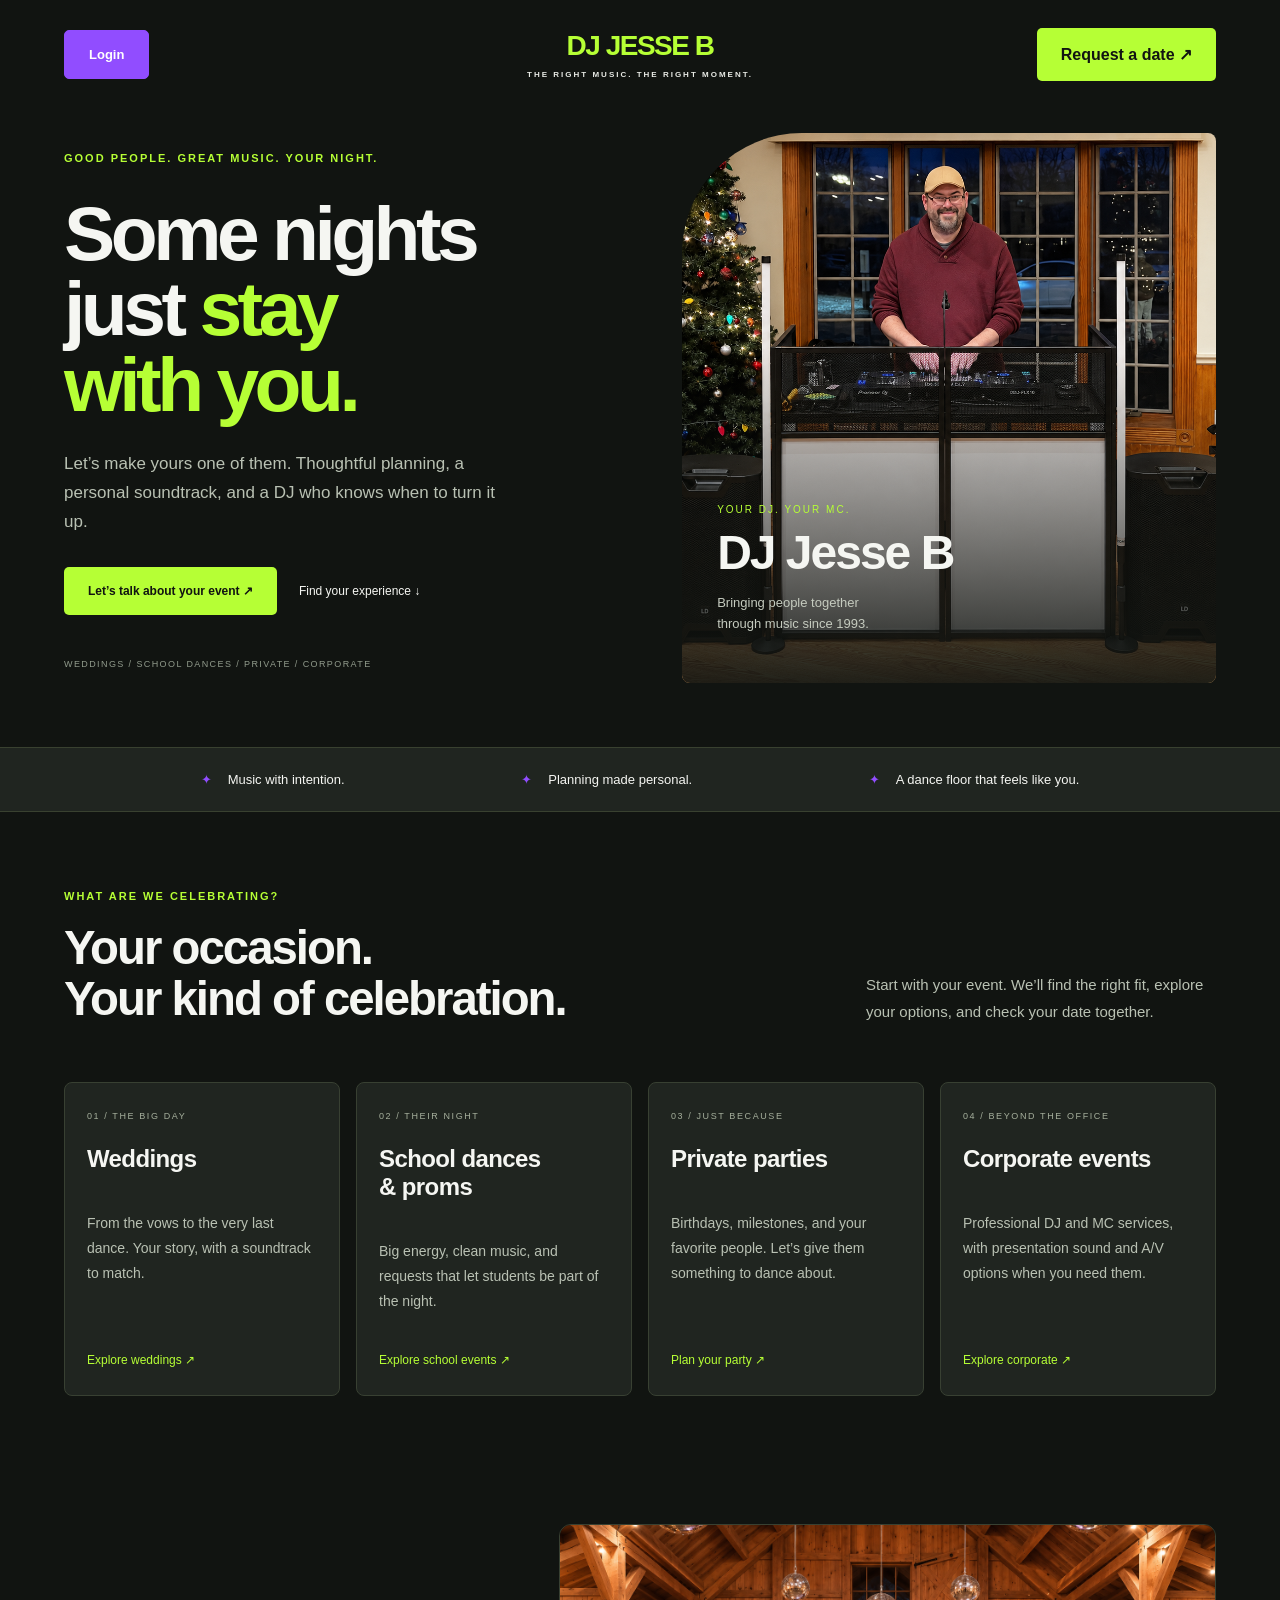
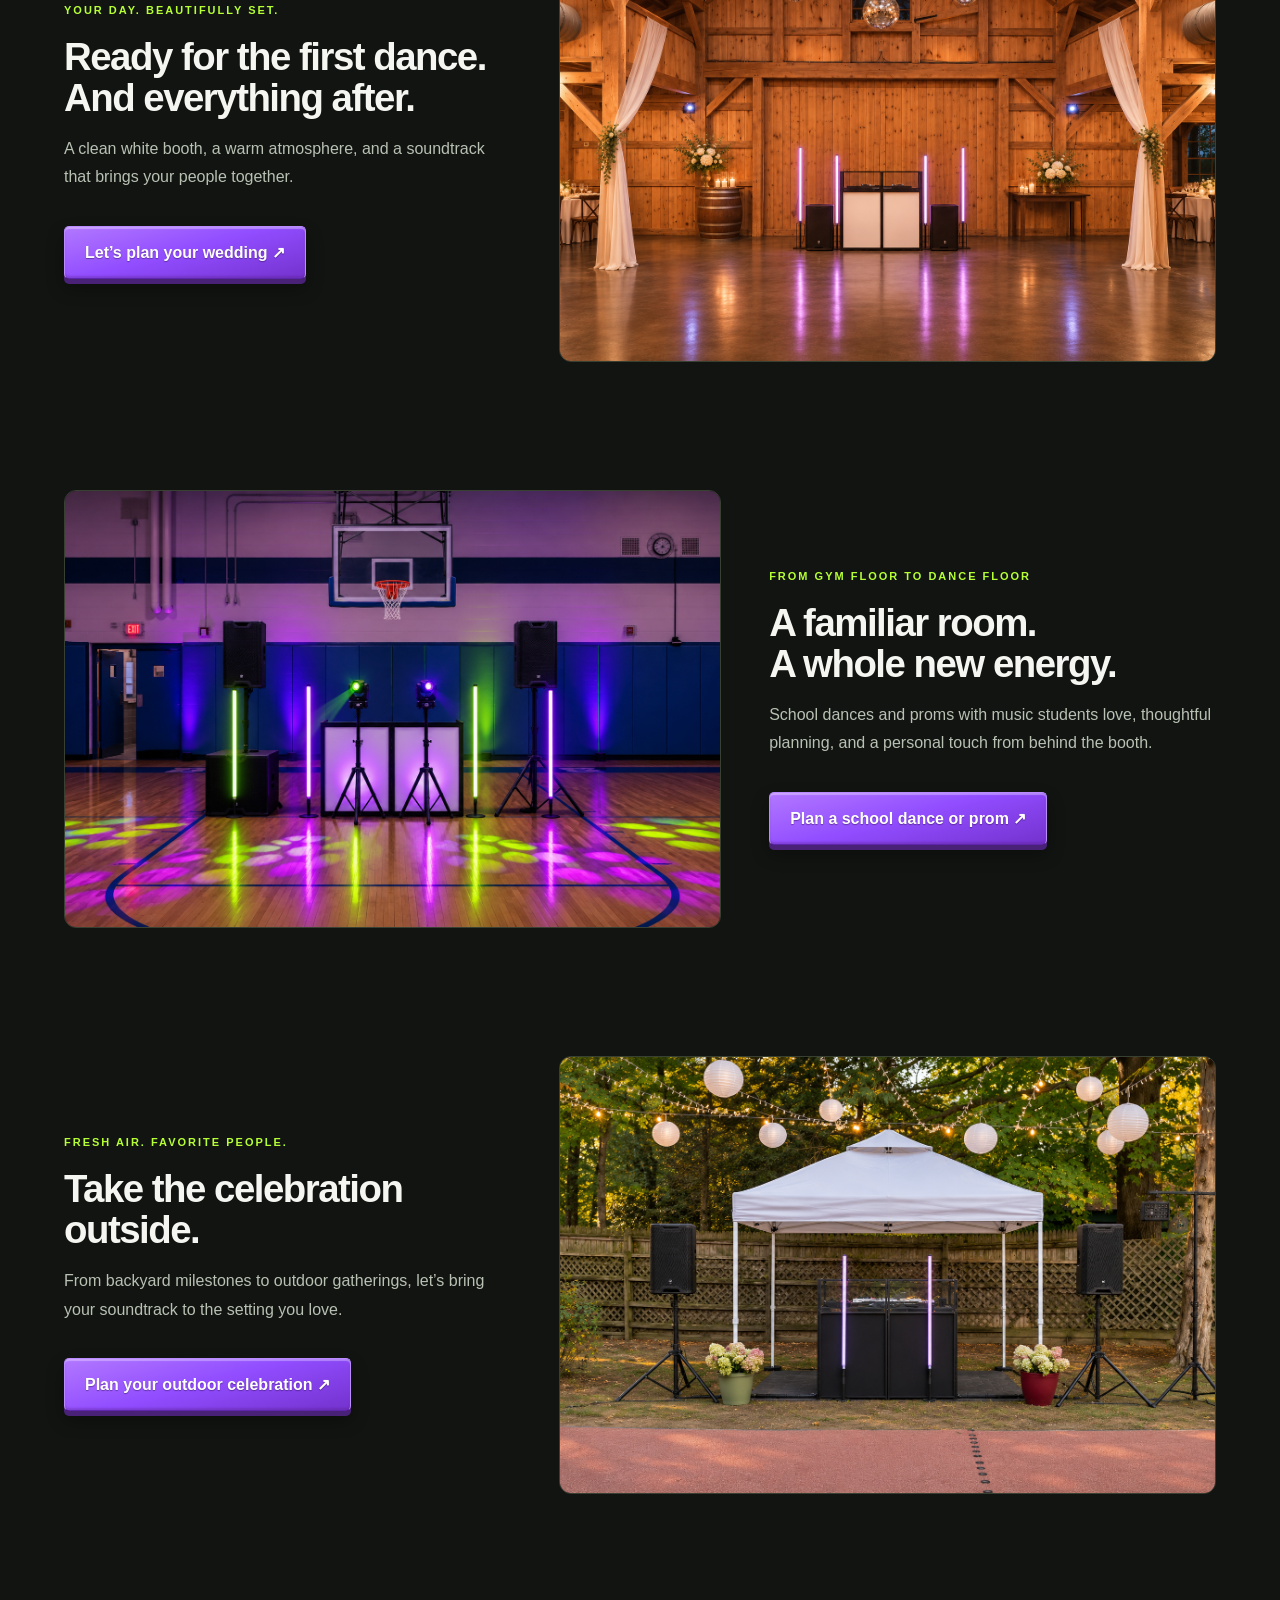
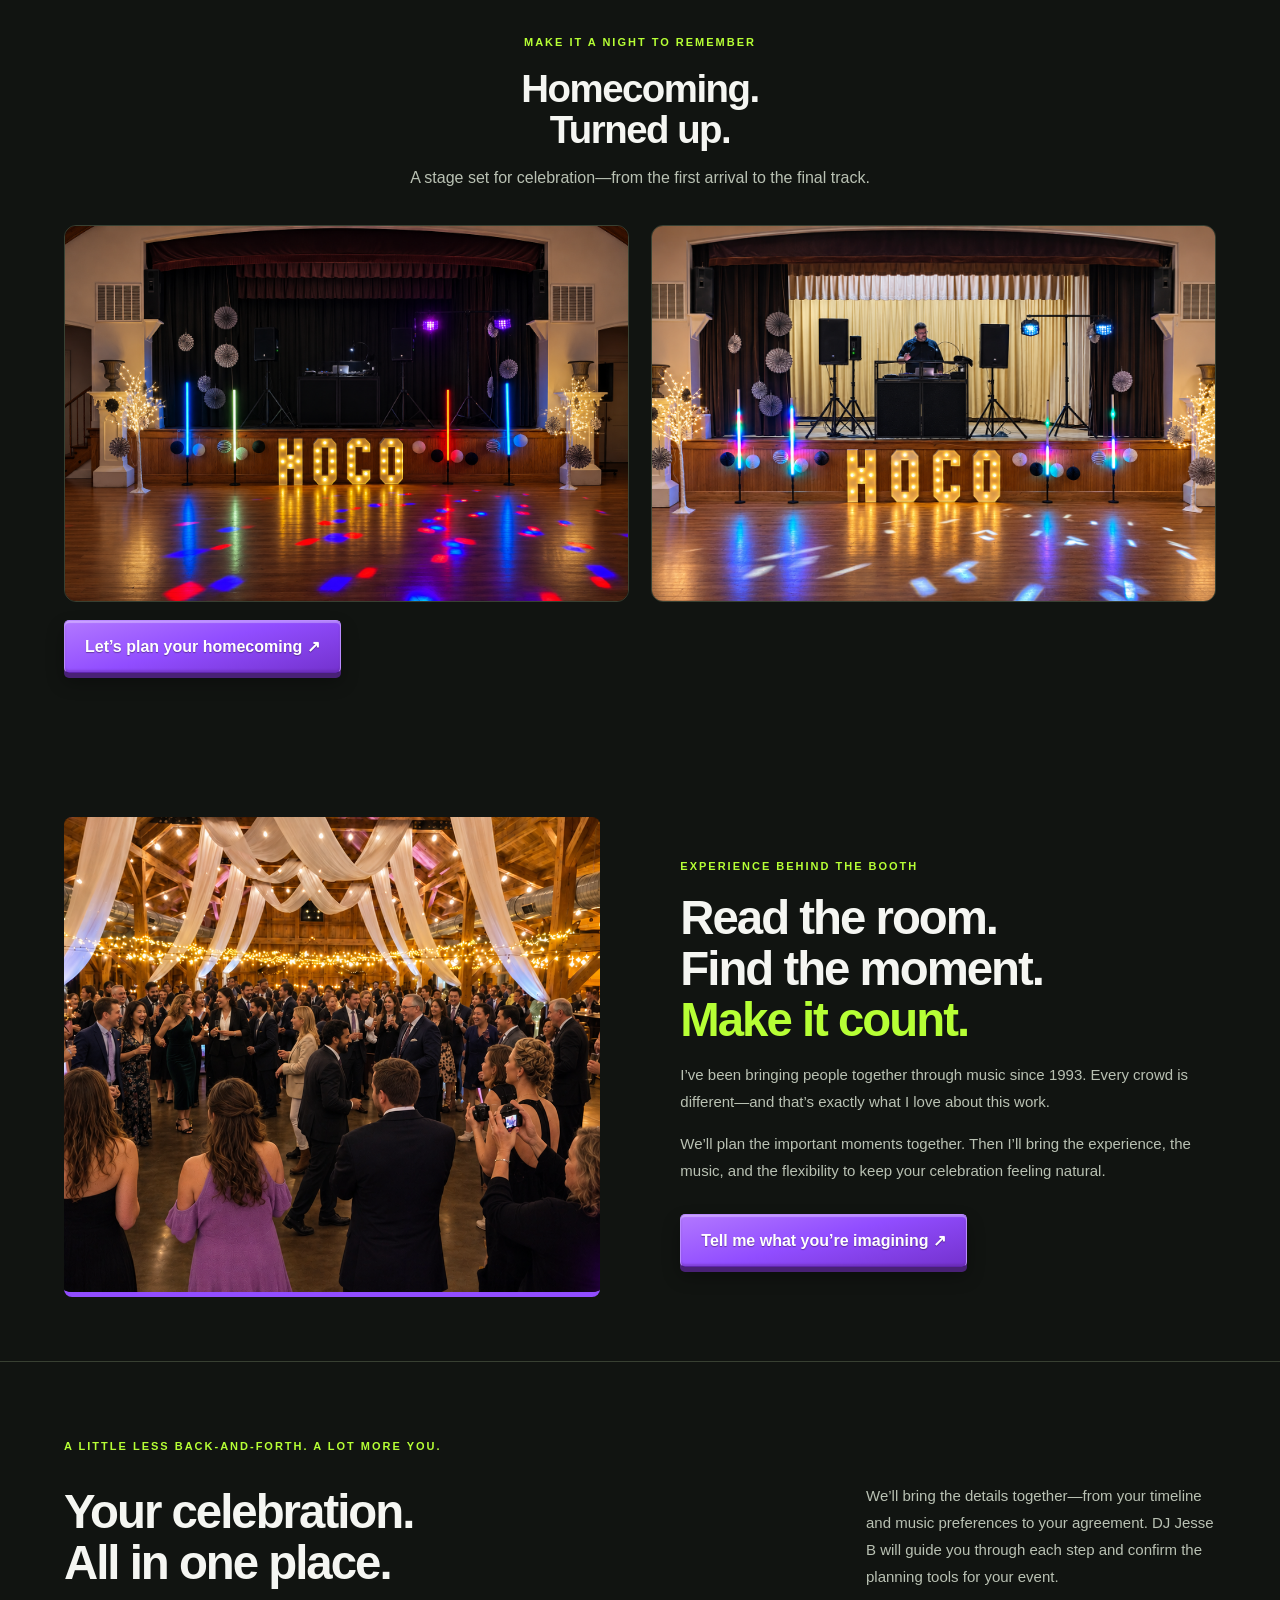
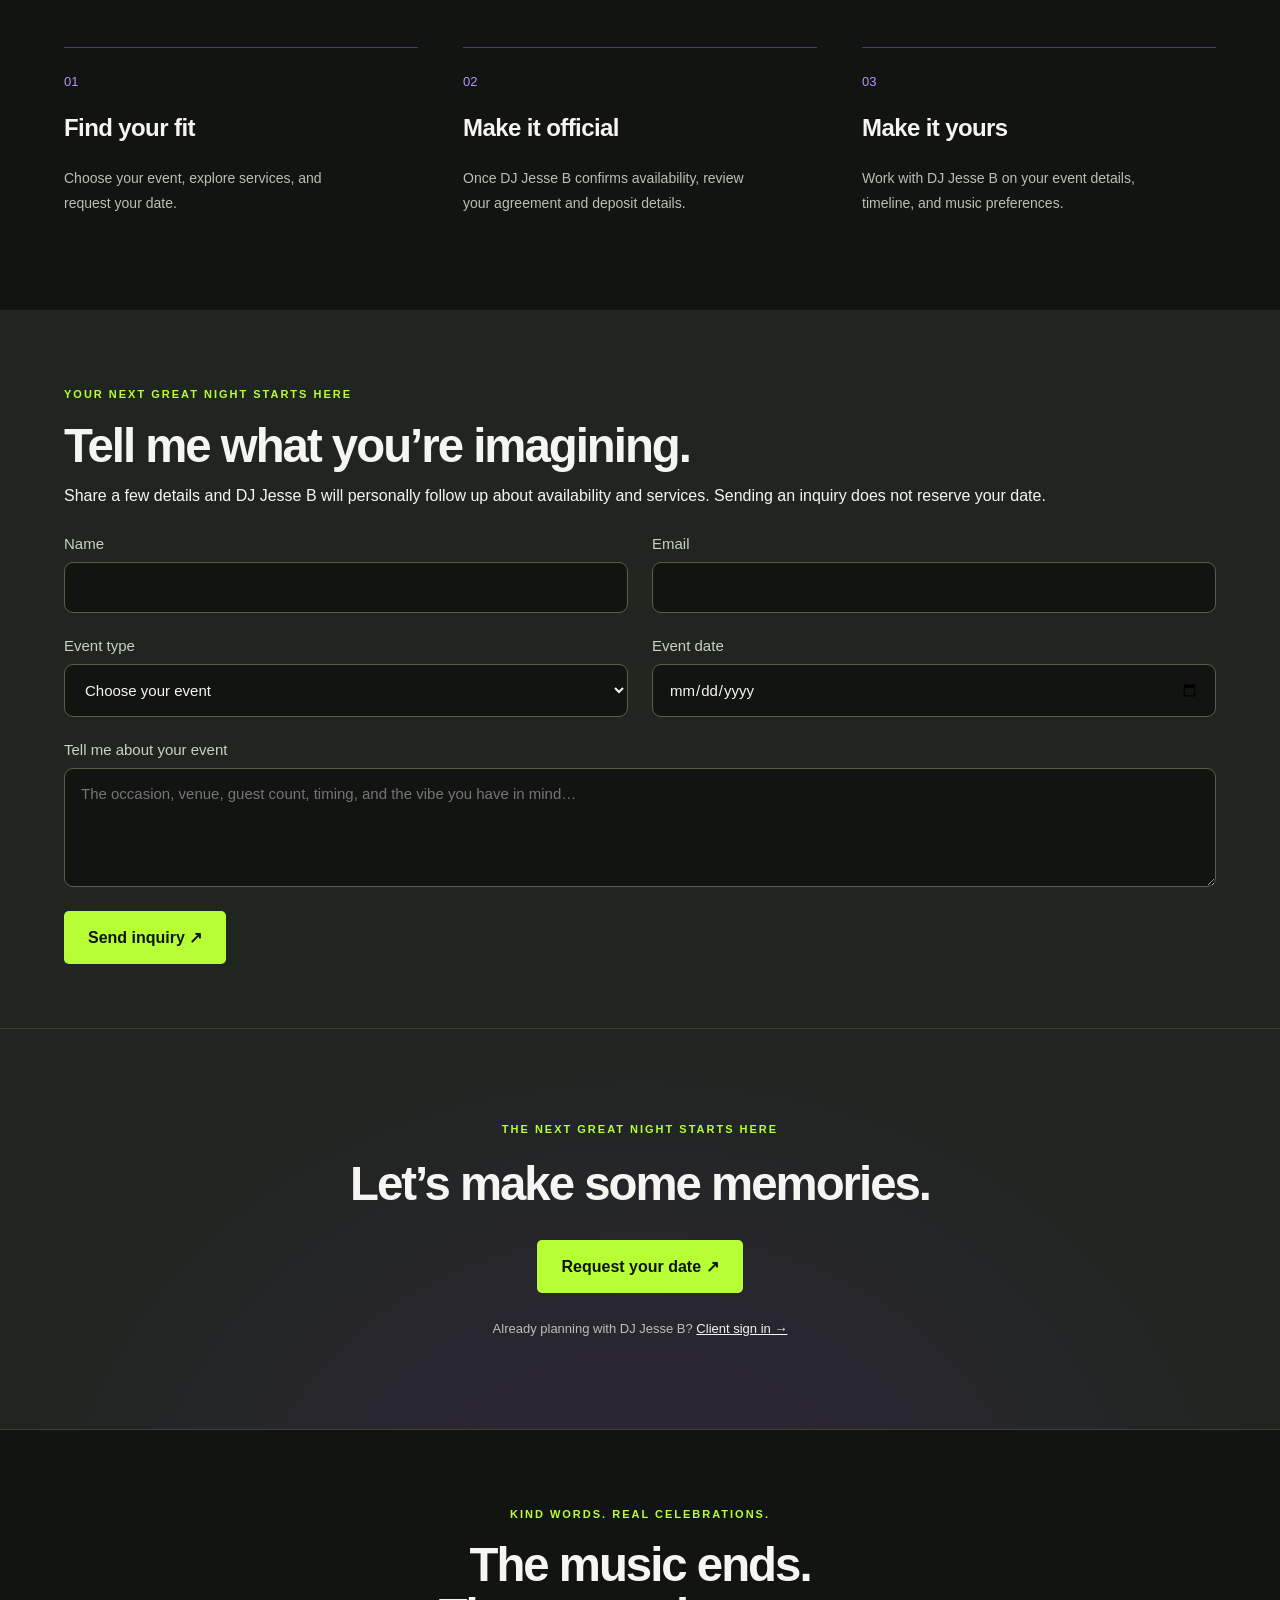
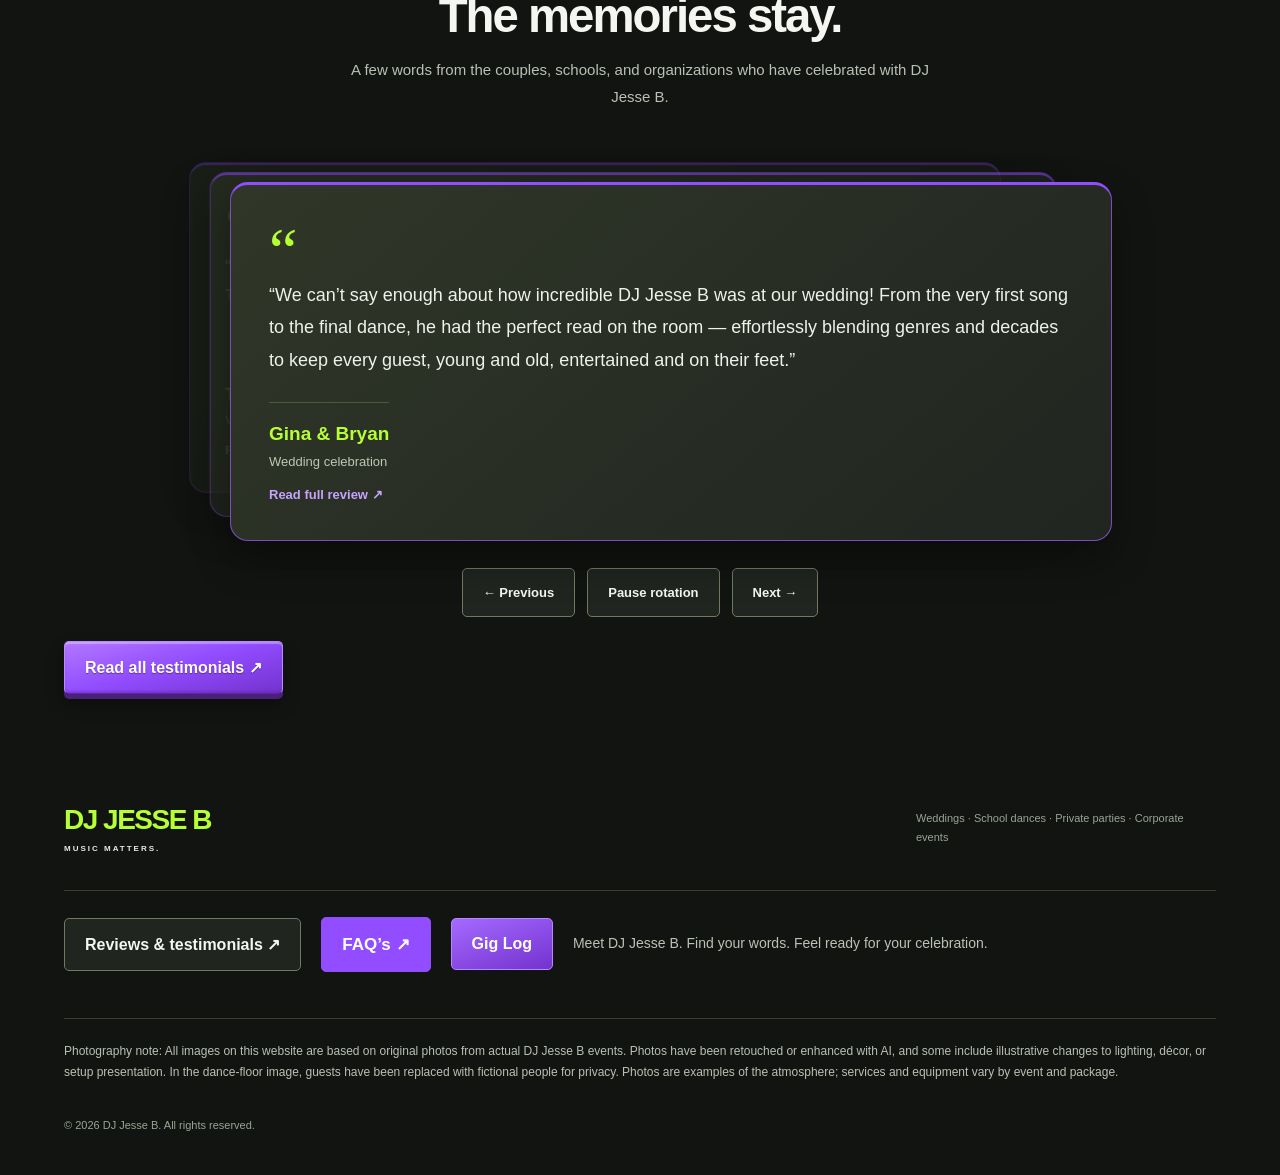
==== commit 1a55f481: "Align homepage structure with original live site screencapture and restore authentic aesthetic" ====
--- a/index.html
+++ b/index.html
@@ -1,362 +1,273 @@
 <!doctype html>
-<html lang="en"><head><meta charset="utf-8"><meta name="viewport" content="width=device-width, initial-scale=1"><meta name="description" content="DJ Jesse B brings weddings, school dances, private parties and corporate events to life throughout New York’s Hudson Valley. Request your date."><link rel="canonical" href="https://music-matters.me/"><title>Hudson Valley Wedding & Event DJ | DJ Jesse B.</title><link rel="stylesheet" href="style.dd890eec6689.css"><link rel="stylesheet" href="desktop-preview.d10943d9b52d.css"></head><body>
+<html lang="en">
+<head>
+<meta charset="utf-8">
+<meta name="viewport" content="width=device-width, initial-scale=1">
+<meta name="description" content="DJ Jesse B brings weddings, school dances, private parties and corporate events to life throughout New York’s Hudson Valley. Request your date.">
+<link rel="canonical" href="https://music-matters.me/">
+<title>Hudson Valley Wedding & Event DJ | DJ Jesse B.</title>
+<link rel="stylesheet" href="style.dd890eec6689.css">
+<link rel="stylesheet" href="desktop-preview.d10943d9b52d.css"></head>
+<body>
 
 <header>
-  <a class="header-login outline" href="#client-access" data-client-login>Login</a>
-  <a class="brand" href="#">DJ JESSE B<span>THE RIGHT MUSIC. THE RIGHT MOMENT.</span></a>
-  <nav>
-    <a href="#events">Services</a>
-    <a href="#about">About</a>
-    <a href="#equipment">Equipment</a>
-    <a href="#experience">Experience</a>
-    <a href="#gallery">Gallery</a>
-    <a href="#reviews">Kind Words</a>
-  </nav>
-  <button class="primary" data-request>Check Availability ↗</button>
+<a class="header-login outline" href="#client-access" data-client-login>Login</a>
+<a class="brand" href="#">DJ JESSE B<span>THE RIGHT MUSIC. THE RIGHT MOMENT.</span>
+</a>
+<button class="primary" data-request>Request a date ↗</button>
 </header>
-
 <main>
 <section class="hero">
-  <div class="hero-copy">
-    <p class="eyebrow">BRINGING PEOPLE TOGETHER THROUGH MUSIC SINCE 1993</p>
-    <h1>The Right Music.<br>The Right <em>Moment.</em></h1>
-    <p class="lead">Professional DJ &amp; Master of Ceremonies for weddings, school dances, proms, private celebrations and special events throughout New York’s Hudson Valley.</p>
-    <div class="actions">
-      <button class="primary" data-request>Check Availability ↗</button>
-      <a href="#events">Explore Services ↓</a>
-    </div>
-    <p class="caption">PROFESSIONAL, FULLY INSURED DJ &amp; MC SERVICES</p>
-  </div>
-  <div class="hero-photo">
-    <img src="assets/jesse-level.png" alt="DJ Jesse B behind his white DJ booth">
-    <div class="photo-label">
-      <span>YOUR DJ. YOUR MC.</span>
-      <strong>DJ Jesse B</strong>
-      <p>Bringing people together<br>through music since 1993.</p>
-    </div>
-  </div>
-</section>
-
+<div class="hero-copy">
+<p class="eyebrow">GOOD PEOPLE. GREAT MUSIC. YOUR NIGHT.</p>
+<h1>Some nights<br>just <em>stay<br> with you.</em>
+</h1>
+<p class="lead">Let’s make yours one of them. Thoughtful planning, a personal soundtrack, and a DJ who knows when to turn it up.</p>
+<div class="actions">
+<button class="primary" data-request>Let’s talk about your event ↗</button>
+<a href="#events">Find your experience ↓</a>
+</div>
+<p class="caption">WEDDINGS / SCHOOL DANCES / PRIVATE / CORPORATE</p>
+</div>
+<div class="hero-photo">
+<img src="assets/jesse-level.png" alt="DJ Jesse B behind his white DJ booth">
+<div class="photo-label">
+<span>YOUR DJ. YOUR MC.</span>
+<strong>DJ Jesse B</strong>
+<p>Bringing people together<br>through music since 1993.</p>
+</div></div>
+</section>
 <div class="strip">
-  <span>Music with intention.</span>
-  <span>Planning made personal.</span>
-  <span>A dance floor that feels like you.</span>
-</div>
-
-<section class="section" id="about">
-  <div class="section-heading">
-    <div>
-      <p class="eyebrow">ABOUT DJ JESSE B</p>
-      <h2>More than just<br>playing music.</h2>
-    </div>
-    <p>A great DJ knows what to play, when to play it, and how to read the room.</p>
-  </div>
-  <div class="approach" style="padding-top:0">
-    <div class="dance-photo"><img src="assets/dance-floor-fictional-guests.png" alt="Wedding dance floor beneath white draping, mirror balls and warm string lights; guests replaced with fictional people using AI" loading="lazy" width="941" height="1672"></div>
-    <div>
-      <p class="lead" style="font-size:18px; color:#eef2e9; margin-bottom:20px">I’ve been entertaining audiences since 1993, and more than three decades behind the DJ booth have taught me that every crowd is different.</p>
-      <p>My approach combines careful planning with the ability to read the room in real time—building energy, creating smooth transitions, and finding the music that fits the moment. That’s what DJ Jesse B. is about.</p>
-      <p>We’ll plan the important moments together. Then I’ll bring the experience, the music, and the flexibility to keep your celebration feeling natural.</p>
-      <button class="outline" data-request>Tell me what you’re imagining ↗</button>
-    </div>
-  </div>
-</section>
-
+<span>Music with intention.</span>
+<span>Planning made personal.</span>
+<span>A dance floor that feels like you.</span>
+</div>
 <section class="section" id="events">
-  <div class="section-heading">
-    <div>
-      <p class="eyebrow">WHAT ARE WE CELEBRATING?</p>
-      <h2>Events I love to<br>make unforgettable.</h2>
-    </div>
-    <p>Professional entertainment for every kind of celebration.</p>
-  </div>
-  <div class="events">
-    <a href="#contact" data-event="Wedding">
-      <span class="number">01 / THE BIG DAY</span>
-      <h3>Weddings</h3>
-      <p>From the ceremony through the last dance. Professional sound, music programming and experienced MC services designed around your celebration.</p>
-      <span class="arrow">Explore weddings ↗</span>
-    </a>
-    <a href="#contact" data-event="Prom / School Dance">
-      <span class="number">02 / THEIR NIGHT</span>
-      <h3>Proms &amp; School Dances</h3>
-      <p>High-energy, age-appropriate entertainment from a DJ who understands school events—and has been performing them since 1993.</p>
-      <span class="arrow">Explore school events ↗</span>
-    </a>
-    <a href="#contact" data-event="Private Event">
-      <span class="number">03 / JUST BECAUSE</span>
-      <h3>Private Events</h3>
-      <p>Birthdays, anniversaries, holiday parties, Bar/Bat Mitzvahs, house parties and celebrations where the music matters.</p>
-      <span class="arrow">Plan your party ↗</span>
-    </a>
-    <a href="#contact" data-event="Corporate / Community Event">
-      <span class="number">04 / BEYOND THE OFFICE</span>
-      <h3>Corporate &amp; Community</h3>
-      <p>Dependable entertainment for company celebrations, fundraisers, community events, banquets and special occasions.</p>
-      <span class="arrow">Explore corporate ↗</span>
-    </a>
-  </div>
-</section>
-
+<div class="section-heading">
+<div>
+<p class="eyebrow">WHAT ARE WE CELEBRATING?</p>
+<h2>Your occasion.<br>Your kind of celebration.</h2>
+</div>
+<p>Start with your event. We’ll find the right fit, explore your options, and check your date together.</p>
+</div>
+<div class="events">
+<a href="#contact" data-event="Wedding">
+<span class="number">01 / THE BIG DAY</span>
+<h3>Weddings</h3>
+<p>From the vows to the very last dance. Your story, with a soundtrack to match.</p>
+<span class="arrow">Explore weddings ↗</span>
+</a>
+<a href="#contact" data-event="Prom / School Dance">
+<span class="number">02 / THEIR NIGHT</span>
+<h3>School dances<br>& proms</h3>
+<p>Big energy, clean music, and requests that let students be part of the night.</p>
+<span class="arrow">Explore school events ↗</span>
+</a>
+<a href="#contact" data-event="Private Event">
+<span class="number">03 / JUST BECAUSE</span>
+<h3>Private parties</h3>
+<p>Birthdays, milestones, and your favorite people. Let’s give them something to dance about.</p>
+<span class="arrow">Plan your party ↗</span>
+</a>
+<a href="#contact" data-event="Corporate / Community Event">
+<span class="number">04 / BEYOND THE OFFICE</span>
+<h3>Corporate events</h3>
+<p>Professional DJ and MC services, with presentation sound and A/V options when you need them.</p>
+<span class="arrow">Explore corporate ↗</span>
+</a></div>
+</section>
 <section class="wedding-feature section" id="wedding-inspiration">
-  <div class="section-heading">
-    <div>
-      <p class="eyebrow">YOUR DAY. BEAUTIFULLY SET.</p>
-      <h2>Ready for the first dance.<br>And everything after.</h2>
-    </div>
-    <p>A clean white booth, a warm atmosphere, and a soundtrack that brings your people together.</p>
-  </div>
-  <figure>
-    <img src="assets/wedding-setup-concept.png" alt="Edited wedding setup concept based on DJ Jesse B’s barn photo, with a white DJ booth, speakers, lavender lights and wedding décor" loading="lazy" width="1536" height="1024">
-  </figure>
-  <a class="outline wedding-link" href="#contact" data-event="Wedding">Let’s plan your wedding ↗</a>
-</section>
-
+<div class="section-heading">
+<div>
+<p class="eyebrow">YOUR DAY. BEAUTIFULLY SET.</p>
+<h2>Ready for the first dance.<br>And everything after.</h2>
+</div>
+<p>A clean white booth, a warm atmosphere, and a soundtrack that brings your people together.</p>
+</div>
+<figure>
+<img src="assets/wedding-setup-concept.png" alt="Edited wedding setup concept based on DJ Jesse B’s barn photo, with a white DJ booth, speakers, lavender lights and wedding décor" loading="lazy" width="1536" height="1024"></figure>
+<a class="outline wedding-link" href="#contact" data-event="Wedding">Let’s plan your wedding ↗</a>
+</section>
 <section class="wedding-feature section" id="school-inspiration">
-  <div class="section-heading">
-    <div>
-      <p class="eyebrow">FROM GYM FLOOR TO DANCE FLOOR</p>
-      <h2>A familiar room.<br>A whole new energy.</h2>
-    </div>
-    <p>School dances and proms with music students love, thoughtful planning, and a personal touch from behind the booth.</p>
-  </div>
-  <figure>
-    <img src="assets/school-dance-concept.png" alt="School dance setup with a white DJ booth and lime and purple lighting" loading="lazy" width="1672" height="941">
-  </figure>
-  <a class="outline wedding-link" href="#contact" data-event="Prom / School Dance">Plan a school dance or prom ↗</a>
-</section>
-
+<div class="section-heading">
+<div>
+<p class="eyebrow">FROM GYM FLOOR TO DANCE FLOOR</p>
+<h2>A familiar room.<br>A whole new energy.</h2>
+</div>
+<p>School dances and proms with music students love, thoughtful planning, and a personal touch from behind the booth.</p>
+</div>
+<figure>
+<img src="assets/school-dance-concept.png" alt="School dance setup with a white DJ booth and lime and purple lighting" loading="lazy" width="1672" height="941"></figure>
+<a class="outline wedding-link" href="#contact" data-event="Prom / School Dance">Plan a school dance or prom ↗</a>
+</section>
 <section class="wedding-feature section" id="outdoor-inspiration">
-  <div class="section-heading">
-    <div>
-      <p class="eyebrow">FRESH AIR. FAVORITE PEOPLE.</p>
-      <h2>Take the celebration<br>outside.</h2>
-    </div>
-    <p>From backyard milestones to outdoor gatherings, let’s bring your soundtrack to the setting you love.</p>
-  </div>
-  <figure>
-    <img src="assets/outdoor-event-concept.png" alt="Outdoor event setup with a white canopy, black DJ booth, speakers and lavender lighting beneath garden lanterns" loading="lazy" width="1672" height="941">
-  </figure>
-  <a class="outline wedding-link" href="#contact" data-event="Private Event">Plan your outdoor celebration ↗</a>
-</section>
-
+<div class="section-heading">
+<div>
+<p class="eyebrow">FRESH AIR. FAVORITE PEOPLE.</p>
+<h2>Take the celebration<br>outside.</h2>
+</div>
+<p>From backyard milestones to outdoor gatherings, let’s bring your soundtrack to the setting you love.</p>
+</div>
+<figure>
+<img src="assets/outdoor-event-concept.png" alt="Outdoor event setup with a white canopy, black DJ booth, speakers and lavender lighting beneath garden lanterns" loading="lazy" width="1672" height="941"></figure>
+<a class="outline wedding-link" href="#contact" data-event="Private Event">Plan your outdoor celebration ↗</a>
+</section>
 <section class="wedding-feature section" id="homecoming">
-  <div class="section-heading">
-    <div>
-      <p class="eyebrow">MAKE IT A NIGHT TO REMEMBER</p>
-      <h2>Homecoming.<br>Turned up.</h2>
-    </div>
-    <p>A stage set for celebration—from the first arrival to the final track.</p>
-  </div>
-  <div class="homecoming-gallery">
-    <figure>
-      <img src="assets/homecoming-lights.png" alt="Homecoming stage with illuminated HOCO letters, colorful dance-floor lights and decorative light trees" loading="lazy" width="1536" height="1024">
-    </figure>
-    <figure>
-      <img src="assets/homecoming-dj.png" alt="DJ at the homecoming booth with illuminated HOCO letters and a colorful dance floor" loading="lazy" width="1672" height="941">
-    </figure>
-  </div>
-  <a class="outline wedding-link" href="#contact" data-event="Prom / School Dance">Let’s plan your homecoming ↗</a>
-</section>
-
-<section class="wedding-feature section" id="equipment">
-  <div class="section-heading">
-    <div>
-      <p class="eyebrow">EQUIPMENT &amp; PRESENTATION</p>
-      <h2>Professional sound.<br>Professional presentation.</h2>
-    </div>
-    <p>The equipment matters. Knowing what to do with it matters more.</p>
-  </div>
-  <figure>
-    <img src="gig-log/photos/gallery-dj-controller-view.jpg" alt="Close-up of professional Denon DJ controller overlooking an event dance floor" loading="lazy" width="1800" height="1350">
-    <figcaption>Close-up of professional Denon DJ controller overlooking an event dance floor.</figcaption>
-  </figure>
-  <div>
-    <div class="strip equipment-strip">
-      <span>State-of-the-art digital audio</span>
-      <span>Wireless microphones</span>
-      <span>Dance-floor lighting</span>
-      <span>Professional DJ &amp; MC</span>
-      <span>Ceremony audio available</span>
-    </div>
-    <a class="outline wedding-link" href="#contact" data-event="Wedding">Ask about equipment &amp; setups ↗</a>
-  </div>
-</section>
-
-<section class="section" id="experience">
-  <div class="section-heading">
-    <div>
-      <p class="eyebrow">SINCE 1993</p>
-      <h2>Experience that<br>speaks for itself.</h2>
-    </div>
-    <p>I started DJing school dances in 1993 while I was still a student. More than 30 years later, I’m still doing what I loved then—bringing a room full of people together through music.</p>
-  </div>
-  <div class="stats-grid">
-    <div class="stat-card">
-      <span class="stat-value">30+</span>
-      <span class="stat-label">Years of Experience</span>
-    </div>
-    <div class="stat-card">
-      <span class="stat-value">1998</span>
-      <span class="stat-label">Wedding DJ &amp; MC Since</span>
-    </div>
-    <div class="stat-card">
-      <span class="stat-value">DJ + MC</span>
-      <span class="stat-label">One seamless experience</span>
-    </div>
-    <div class="stat-card">
-      <span class="stat-value">1 Goal</span>
-      <span class="stat-label">The perfect song for the moment</span>
-    </div>
-  </div>
-  <blockquote class="experience-quote">
-    <p>“Technology has changed dramatically since 1993. My philosophy hasn’t: find the perfect song to complement the moment.”</p>
-  </blockquote>
-</section>
-
-<section class="section" id="gallery">
-  <div class="section-heading">
-    <div>
-      <p class="eyebrow">GALLERY</p>
-      <h2>Real events. Real moments.</h2>
-    </div>
-    <p>Behind the booth and on the dance floor.</p>
-  </div>
-  <div class="home-gallery-grid">
-    <a href="/gig-log/" class="gallery-thumb"><img src="gig-log/photos/gallery-clean-dj-booth.jpg" alt="DJ Jesse B. performing behind the DJ booth at a live event" loading="lazy" width="600" height="450"><span class="thumb-caption">DJ Jesse B. behind the booth</span></a>
-    <a href="/gig-log/" class="gallery-thumb"><img src="gig-log/photos/IMG_5598-edited.png" alt="Professional DJ booth with speakers and vertical dance-floor lighting" loading="lazy" width="600" height="450"><span class="thumb-caption">Lighting &amp; sound setup</span></a>
-    <a href="/gig-log/" class="gallery-thumb"><img src="assets/jesse-level.png" alt="DJ Jesse B. smiling behind his professional DJ controller" loading="lazy" width="600" height="450"><span class="thumb-caption">DJ Jesse B.</span></a>
-    <a href="/gig-log/" class="gallery-thumb"><img src="gig-log/photos/gallery-tent-reception-dancing-edited.png" alt="Wedding guests dancing under a tent with DJ lighting" loading="lazy" width="600" height="450"><span class="thumb-caption">Tent reception dancing</span></a>
-    <a href="/gig-log/" class="gallery-thumb"><img src="gig-log/photos/gallery-dj-controller-view.jpg" alt="Professional Denon DJ controller overlooking an event dance floor" loading="lazy" width="600" height="450"><span class="thumb-caption">Denon DJ controller view</span></a>
-    <a href="/gig-log/" class="gallery-thumb"><img src="gig-log/photos/gallery-school-dance-setup.jpg" alt="Professional DJ sound and lighting setup in a school gymnasium" loading="lazy" width="600" height="450"><span class="thumb-caption">School dance setup</span></a>
-    <a href="/gig-log/" class="gallery-thumb"><img src="gig-log/photos/party-selfie-edited.png" alt="Guests dancing and enjoying a private event" loading="lazy" width="600" height="450"><span class="thumb-caption">Packed dance floor</span></a>
-    <a href="/gig-log/" class="gallery-thumb"><img src="gig-log/photos/gallery-ballroom-lighting.jpg" alt="Ballroom dance floor with professional DJ lighting and reception setup" loading="lazy" width="600" height="450"><span class="thumb-caption">Ballroom lighting</span></a>
-    <a href="/gig-log/" class="gallery-thumb"><img src="gig-log/photos/IMG_5585-edited.png" alt="DJ Jesse B. with a professional mobile DJ booth and sound system" loading="lazy" width="600" height="450"><span class="thumb-caption">Mobile DJ booth</span></a>
-    <a href="/gig-log/" class="gallery-thumb"><img src="gig-log/photos/gallery-elegant-event-setup.jpg" alt="DJ setup in an elegant reception space with large windows" loading="lazy" width="600" height="450"><span class="thumb-caption">Elegant reception setup</span></a>
-    <a href="/gig-log/" class="gallery-thumb"><img src="gig-log/photos/gallery-school-dance-live.jpg" alt="DJ Jesse B. performing at a school dance with colorful lighting" loading="lazy" width="600" height="450"><span class="thumb-caption">School dance live</span></a>
-    <a href="/gig-log/" class="gallery-thumb"><img src="gig-log/photos/gallery-wedding-dance-floor-edited.png" alt="Guests dancing at a wedding reception" loading="lazy" width="600" height="450"><span class="thumb-caption">Wedding dance floor</span></a>
-  </div>
-  <div style="text-align:center; margin-top: 32px;">
-    <a class="outline wedding-link" href="/gig-log/">Explore the complete Gig Log (25 Photos) ↗</a>
-  </div>
-</section>
-
+<div class="section-heading">
+<div>
+<p class="eyebrow">MAKE IT A NIGHT TO REMEMBER</p>
+<h2>Homecoming.<br>Turned up.</h2>
+</div>
+<p>A stage set for celebration—from the first arrival to the final track.</p>
+</div>
+<div class="homecoming-gallery">
+<figure>
+<img src="assets/homecoming-lights.png" alt="Homecoming stage with illuminated HOCO letters, colorful dance-floor lights and decorative light trees" loading="lazy" width="1536" height="1024"></figure>
+<figure>
+<img src="assets/homecoming-dj.png" alt="DJ at the homecoming booth with illuminated HOCO letters and a colorful dance floor" loading="lazy" width="1672" height="941"></figure>
+</div>
+<a class="outline wedding-link" href="#contact" data-event="Prom / School Dance">Let’s plan your homecoming ↗</a>
+</section>
+<section class="approach section" id="approach">
+<div class="dance-photo">
+<img src="assets/dance-floor-fictional-guests.png" alt="Wedding dance floor beneath white draping, mirror balls and warm string lights; guests replaced with fictional people using AI" loading="lazy" width="941" height="1672"></div>
+<div>
+<p class="eyebrow">EXPERIENCE BEHIND THE BOOTH</p>
+<h2>Read the room.<br>Find the moment.<br>
+<em>Make it count.</em>
+</h2>
+<p>I’ve been bringing people together through music since 1993. Every crowd is different—and that’s exactly what I love about this work.</p>
+<p>We’ll plan the important moments together. Then I’ll bring the experience, the music, and the flexibility to keep your celebration feeling natural.</p>
+<button class="outline" data-request>Tell me what you’re imagining ↗</button>
+</div></section>
 <section class="planning section">
-  <p class="eyebrow">A LITTLE LESS BACK-AND-FORTH. A LOT MORE YOU.</p>
-  <div class="section-heading">
-    <h2>Your celebration.<br>All in one place.</h2>
-    <p>We’ll bring the details together—from your timeline and music preferences to your agreement. DJ Jesse B will guide you through each step and confirm the planning tools for your event.</p>
-  </div>
-  <ol>
-    <li><span>01</span><h3>Find your fit</h3><p>Choose your event, explore services, and request your date.</p></li>
-    <li><span>02</span><h3>Make it official</h3><p>Once DJ Jesse B confirms availability, review your agreement and deposit details.</p></li>
-    <li><span>03</span><h3>Make it yours</h3><p>Work with DJ Jesse B on your event details, timeline, and music preferences.</p></li>
-  </ol>
-</section>
-
+<p class="eyebrow">A LITTLE LESS BACK-AND-FORTH. A LOT MORE YOU.</p>
+<div class="section-heading">
+<h2>Your celebration.<br>All in one place.</h2>
+<p>We’ll bring the details together—from your timeline and music preferences to your agreement. DJ Jesse B will guide you through each step and confirm the planning tools for your event.</p>
+</div>
+<ol>
+<li>
+<span>01</span>
+<h3>Find your fit</h3>
+<p>Choose your event, explore services, and request your date.</p>
+</li>
+<li>
+<span>02</span>
+<h3>Make it official</h3>
+<p>Once DJ Jesse B confirms availability, review your agreement and deposit details.</p>
+</li>
+<li>
+<span>03</span>
+<h3>Make it yours</h3>
+<p>Work with DJ Jesse B on your event details, timeline, and music preferences.</p>
+</li></ol>
+</section>
 <section class="section public-contact" id="contact">
-  <p class="eyebrow">CHECK YOUR DATE</p>
-  <h2>Let’s make your event<br>one to remember.</h2>
-  <p>Tell me a little about your celebration and DJ Jesse B will personally follow up about availability, services and pricing. Sending an inquiry does not reserve your date.</p>
-  <form onsubmit="event.preventDefault(); alert('This review copy is not connected to email. Your inquiry has not been sent.');" name="event-inquiry" method="POST" data-netlify="true" netlify-honeypot="bot-field" action="/thank-you/">
-    <input type="hidden" name="form-name" value="event-inquiry">
-    <p hidden><label>Leave this blank<input name="bot-field"></label></p>
-    <div class="contact-grid">
-      <label>Name<input name="name" autocomplete="name" required maxlength="300"></label>
-      <label>Email<input name="email" type="email" autocomplete="email" required maxlength="300"></label>
-      <label>Event type
-        <select name="eventType" required>
-          <option value="">Choose your event</option>
-          <option>Wedding</option>
-          <option>Prom / School Dance</option>
-          <option>Private Event</option>
-          <option>Corporate / Community Event</option>
-          <option>Other</option>
-        </select>
-      </label>
-      <label>Event date<input name="date" type="date"></label>
-      <label class="contact-message">Tell me about your event<textarea name="message" rows="5" maxlength="5000" placeholder="The occasion, venue, guest count, timing, and the vibe you have in mind…"></textarea></label>
-    </div>
-    <button class="primary" type="submit">Send inquiry ↗</button>
-  </form>
-</section>
-
+<p class="eyebrow">YOUR NEXT GREAT NIGHT STARTS HERE</p>
+<h2>Tell me what you’re imagining.</h2>
+<p>Share a few details and DJ Jesse B will personally follow up about availability and services. Sending an inquiry does not reserve your date.</p>
+<form name="event-inquiry" method="POST" data-netlify="true" netlify-honeypot="bot-field" action="/thank-you/">
+<input type="hidden" name="form-name" value="event-inquiry">
+<p hidden>
+<label>Leave this blank<input name="bot-field"></label>
+</p>
+<div class="contact-grid">
+<label>Name<input name="name" autocomplete="name" required maxlength="300"></label>
+<label>Email<input name="email" type="email" autocomplete="email" required maxlength="300"></label>
+<label>Event type<select name="eventType" required>
+<option value="">Choose your event</option>
+<option>Wedding</option>
+<option>Prom / School Dance</option>
+<option>Private Event</option>
+<option>Corporate / Community Event</option>
+<option>Other</option>
+</select></label>
+<label>Event date<input name="date" type="date"></label>
+<label class="contact-message">Tell me about your event<textarea name="message" rows="5" maxlength="5000" placeholder="The occasion, venue, guest count, timing, and the vibe you have in mind…"></textarea>
+</label></div>
+<button class="primary" type="submit">Send inquiry ↗</button>
+</form></section>
 <section class="final-cta">
-  <p class="eyebrow">THE NEXT GREAT NIGHT STARTS HERE</p>
-  <h2>Let’s make some memories.</h2>
-  <button class="primary" data-request>Request your date ↗</button>
-  <p>Already planning with DJ Jesse B? <a href="#client-access" data-client-login>Client sign in →</a></p>
-</section>
-
+<p class="eyebrow">THE NEXT GREAT NIGHT STARTS HERE</p>
+<h2>Let’s make some memories.</h2>
+<button class="primary" data-request>Request your date ↗</button>
+<p>Already planning with DJ Jesse B? <a href="#client-access" data-client-login>Client sign in →</a>
+</p></section>
 <section class="section testimonials" id="reviews">
-  <div class="section-heading">
-    <div>
-      <p class="eyebrow">KIND WORDS. REAL CELEBRATIONS.</p>
-      <h2>Kind words.</h2>
-    </div>
-    <p>Music brings us together. A few words from the couples, schools, and organizations who have celebrated with DJ Jesse B.</p>
-  </div>
-  <div class="review-grid">
-    <figure class="review-card">
-      <span class="review-mark" aria-hidden="true">“</span>
-      <blockquote>
-        <p>“We can’t say enough about how incredible DJ Jesse B was at our wedding! From the very first song to the final dance, he had the perfect read on the room — effortlessly blending genres and decades to keep every guest, young and old, entertained and on their feet.”</p>
-      </blockquote>
-      <figcaption><strong>Gina &amp; Bryan</strong><span>Wedding celebration · excerpt</span></figcaption>
-    </figure>
-    <figure class="review-card">
-      <span class="review-mark" aria-hidden="true">“</span>
-      <blockquote>
-        <p>“Thank you so very, very much for being our Entertainment Sponsor for the 2026 Strength in Strides Run/Walk. It’s people like you who support non-profits that make our world a better place!”</p>
-      </blockquote>
-      <figcaption><strong>HV Heroes</strong><span>2026 Strength in Strides Run/Walk</span></figcaption>
-    </figure>
-    <figure class="review-card">
-      <span class="review-mark" aria-hidden="true">“</span>
-      <blockquote>
-        <p>“Thank you so much for donating your time, equipment and expertise to our Valentine’s Day Dance! The students really enjoyed the event… We couldn’t have done this without your help.”</p>
-      </blockquote>
-      <figcaption><strong>Team 7</strong><span>Valentine’s Day Dance</span></figcaption>
-    </figure>
-  </div>
-  <a class="outline wedding-link" href="reviews/">Read all testimonials ↗</a>
-</section>
-</main>
-
+<div class="section-heading">
+<div>
+<p class="eyebrow">KIND WORDS. REAL CELEBRATIONS.</p>
+<h2>The music ends.<br>The memories stay.</h2>
+</div>
+<p>A few words from the couples, schools, and organizations who have celebrated with DJ Jesse B.</p>
+</div>
+<div class="review-grid">
+<figure class="review-card">
+<span class="review-mark" aria-hidden="true">“</span>
+<blockquote>
+<p>“We can’t say enough about how incredible DJ Jesse B was at our wedding! From the very first song to the final dance, he had the perfect read on the room — effortlessly blending genres and decades to keep every guest, young and old, entertained and on their feet.”</p>
+</blockquote>
+<figcaption>
+<strong>Gina &amp; Bryan</strong>
+<span>Wedding celebration · excerpt</span>
+</figcaption></figure>
+<figure class="review-card">
+<span class="review-mark" aria-hidden="true">“</span>
+<blockquote>
+<p>“Thank you so very, very much for being our Entertainment Sponsor for the 2026 Strength in Strides Run/Walk. It’s people like you who support non-profits that make our world a better place!”</p>
+</blockquote>
+<figcaption>
+<strong>HV Heroes</strong>
+<span>2026 Strength in Strides Run/Walk</span>
+</figcaption></figure>
+<figure class="review-card">
+<span class="review-mark" aria-hidden="true">“</span>
+<blockquote>
+<p>“Thank you so much for donating your time, equipment and expertise to our Valentine’s Day Dance! The students really enjoyed the event… We couldn’t have done this without your help.”</p>
+</blockquote>
+<figcaption>
+<strong>Team 7</strong>
+<span>Valentine’s Day Dance</span>
+</figcaption></figure>
+</div>
+<a class="outline wedding-link" href="reviews/">Read all testimonials ↗</a>
+</section></main>
 <footer>
-  <a class="brand" href="#">DJ JESSE B<span>MUSIC MATTERS.</span></a>
-  <p>Weddings · School dances · Private parties · Corporate events</p>
-  <div class="footer-faq">
-    <a class="outline reviews-footer-link" href="reviews/">Reviews &amp; testimonials ↗</a>
-    <button class="outline faq-launch" type="button" data-faq>FAQ’s <span aria-hidden="true">↗</span></button>
-    <a class="outline gig-log-link" href="/gig-log/">Gig Log</a>
-    <p>Meet DJ Jesse B. Find your words. Feel ready for your celebration.</p>
-  </div>
-  <p class="photo-disclosure">Photography note: All images on this website are based on original photos from actual DJ Jesse B events. Photos have been retouched or enhanced with AI, and some include illustrative changes to lighting, décor, or setup presentation. In the dance-floor image, guests have been replaced with fictional people for privacy. Photos are examples of the atmosphere; services and equipment vary by event and package.</p>
-  <small>© 2026 DJ Jesse B. All rights reserved.</small>
+<a class="brand" href="#">DJ JESSE B<span>MUSIC MATTERS.</span>
+</a>
+<p>Weddings · School dances · Private parties · Corporate events</p>
+<div class="footer-faq">
+<a class="outline reviews-footer-link" href="reviews/">Reviews & testimonials ↗</a>
+<button class="outline faq-launch" type="button" data-faq>FAQ’s <span aria-hidden="true">↗</span>
+</button>
+<a class="outline gig-log-link" href="/gig-log/">Gig Log</a>
+<p>Meet DJ Jesse B. Find your words. Feel ready for your celebration.</p>
+</div>
+<p class="photo-disclosure">Photography note: All images on this website are based on original photos from actual DJ Jesse B events. Photos have been retouched or enhanced with AI, and some include illustrative changes to lighting, décor, or setup presentation. In the dance-floor image, guests have been replaced with fictional people for privacy. Photos are examples of the atmosphere; services and equipment vary by event and package.</p>
+<small>© 2026 DJ Jesse B. All rights reserved.</small>
 </footer>
-
 <dialog aria-labelledby="choose-title">
-  <button class="close" aria-label="Close event menu">×</button>
-  <p class="eyebrow">LET’S MAKE A GREAT NIGHT</p>
-  <h2 id="choose-title">What are we celebrating?</h2>
-  <div class="choices">
-    <a href="#contact" data-event="Wedding">♡ Wedding <span>→</span></a>
-    <a href="#contact" data-event="Prom / School Dance">♫ School dance / prom <span>→</span></a>
-    <a href="#contact" data-event="Private Event">✦ Private party <span>→</span></a>
-    <a href="#contact" data-event="Corporate / Community Event">◈ Corporate event <span>→</span></a>
-  </div>
+<button class="close" aria-label="Close event menu">×</button>
+<p class="eyebrow">LET’S MAKE A GREAT NIGHT</p>
+<h2 id="choose-title">What are we celebrating?</h2>
+<div class="choices">
+<a href="#contact" data-event="Wedding">♡ Wedding <span>→</span>
+</a>
+<a href="#contact" data-event="Prom / School Dance">♫ School dance / prom <span>→</span>
+</a>
+<a href="#contact" data-event="Private Event">✦ Private party <span>→</span>
+</a>
+<a href="#contact" data-event="Corporate / Community Event">◈ Corporate event <span>→</span>
+</a></div>
 </dialog>
-
 <dialog id="client-access" aria-labelledby="client-access-title">
-  <button class="close" type="button" data-close-login aria-label="Close client information">×</button>
-  <h2 id="client-access-title">Already planning with DJ Jesse B?</h2>
-  <p>Online client sign-in is being prepared. Please contact DJ Jesse B for help with your current event plans.</p>
-  <a class="primary" href="#contact" data-contact-login>Contact DJ Jesse B ↗</a>
+<button class="close" type="button" data-close-login aria-label="Close client information">×</button>
+<h2 id="client-access-title">Already planning with DJ Jesse B?</h2>
+<p>Online client sign-in is being prepared. Please contact DJ Jesse B for help with your current event plans.</p>
+<a class="primary" href="#contact" data-contact-login>Contact DJ Jesse B ↗</a>
 </dialog>
-
 <script src="site.88f54ec1fb34.js"></script>
 <script type="module" src="faq-library.5a2a1c90f46e.js"></script>
 <script type="module" src="reviews.a93d03d4d07f.js"></script>
-</body>
-</html>
+</body></html>
--- a/style.dd890eec6689.css
+++ b/style.dd890eec6689.css
@@ -36,20 +36,3 @@
 @media(prefers-reduced-motion:reduce){.review-spotlight-card{transition:none!important}}
 /* FAQ questions */
 .faq-top-actions{display:flex;align-items:flex-start;gap:10px;flex-shrink:0}.faq-top-actions .primary{min-height:44px;white-space:nowrap;font-size:14px;padding:12px 16px}.faq-question{width:min(720px,calc(100% - 24px));max-width:720px;max-height:92dvh;overflow:auto;padding:28px}.faq-question-heading{display:flex;justify-content:space-between;gap:18px;align-items:start}.faq-question-heading h2{font-size:32px;letter-spacing:-1px;margin:8px 0 14px}.faq-question-heading .outline{margin:0;white-space:nowrap;padding:12px}.faq-question>p,.faq-question-privacy{color:#c3cbbd;font-size:15px;line-height:1.7}.faq-question label{display:block;font-size:15px;line-height:1.6}.faq-question :is(input,textarea){display:block;width:100%;margin-top:8px;padding:13px;border:1px solid #657357;border-radius:8px;background:#111411;color:#fff;font:inherit}.faq-question :is(input,textarea):focus{outline:2px solid #914dff;outline-offset:2px}.faq-question-fields{display:grid;grid-template-columns:1fr 1fr;gap:18px;margin-top:18px}.faq-question-trap{position:absolute;width:1px;height:1px;overflow:hidden;clip-path:inset(50%)}.faq-question-status{font-size:15px;line-height:1.7;color:#b6ff35}.faq-question .primary:disabled{opacity:.65;cursor:wait}@media(max-width:850px){.faq-top{flex-wrap:wrap}.faq-top-actions{width:100%;justify-content:space-between}.faq-question-fields{grid-template-columns:1fr}.faq-question{padding:22px}.faq-question-heading h2{font-size:27px}}
-
-/* Live site restored sections */
-.stats-grid{display:grid;grid-template-columns:repeat(4,1fr);gap:16px;margin:36px 0}
-.stat-card{padding:28px 22px;background:#202520;border:1px solid #384032;border-radius:8px;display:flex;flex-direction:column;gap:8px}
-.stat-value{font-size:clamp(32px,3.5vw,44px);font-weight:900;letter-spacing:-1.5px;color:#b6ff35;line-height:1}
-.stat-label{font-size:14px;line-height:1.6;color:#b9c1b3}
-.experience-quote{margin:40px 0 0;padding:26px 30px;border:1px solid #544064;border-left:4px solid #914dff;background:#202520;border-radius:0 12px 12px 0}
-.experience-quote p{font-size:17px;line-height:1.8;color:#f5f6f2;margin:0;font-style:italic}
-.home-gallery-grid{display:grid;grid-template-columns:repeat(4,1fr);gap:16px;margin-top:32px}
-.gallery-thumb{position:relative;display:block;overflow:hidden;border-radius:8px;border:1px solid #384032;background:#202520;aspect-ratio:4/3;transition:border-color .2s,transform .2s}
-.gallery-thumb:hover{border-color:#b6ff35;transform:translateY(-4px)}
-.gallery-thumb img{width:100%;height:100%;object-fit:cover;display:block}
-.gallery-thumb .thumb-caption{position:absolute;bottom:0;inset-inline:0;padding:10px 12px;background:linear-gradient(0deg,#111411f0 0%,transparent 100%);font-size:11px;color:#e8eae5;line-height:1.4}
-.equipment-strip{margin-top:20px;border-radius:8px;flex-wrap:wrap;gap:16px}
-@media(max-width:900px){.stats-grid{grid-template-columns:repeat(2,1fr)}.home-gallery-grid{grid-template-columns:repeat(2,1fr)}}
-@media(max-width:600px){.stats-grid{grid-template-columns:1fr}.home-gallery-grid{grid-template-columns:1fr}}
-
--- a/desktop-preview.d10943d9b52d.css
+++ b/desktop-preview.d10943d9b52d.css
@@ -24,15 +24,6 @@
   .approach { gap: 7%; }
   .approach .dance-photo { height: 480px; }
   .planning ol { margin-top: 36px; }
-  #equipment { display: grid; grid-template-columns: minmax(0, .85fr) minmax(0, 1.25fr); column-gap: 48px; align-items: center; }
-  #equipment .section-heading { grid-column: 1; grid-row: 1; align-self: end; }
-  #equipment > figure { grid-column: 2; grid-row: 1 / 3; }
-  #equipment > figure img { aspect-ratio: 3 / 2; object-fit: cover; }
-  #equipment > div { grid-column: 1; grid-row: 2; align-self: start; }
-  header { display: flex; justify-content: space-between; align-items: center; gap: 20px; }
-  header > .brand { text-align: left; }
-  header nav { display: flex; gap: 22px; font-size: 13px; color: #c2c9bd; }
-  header nav a:hover { color: #b6ff35; }
   footer { margin-inline: auto; }
 }
 /* Keep the Homecoming introduction together on every screen size. */
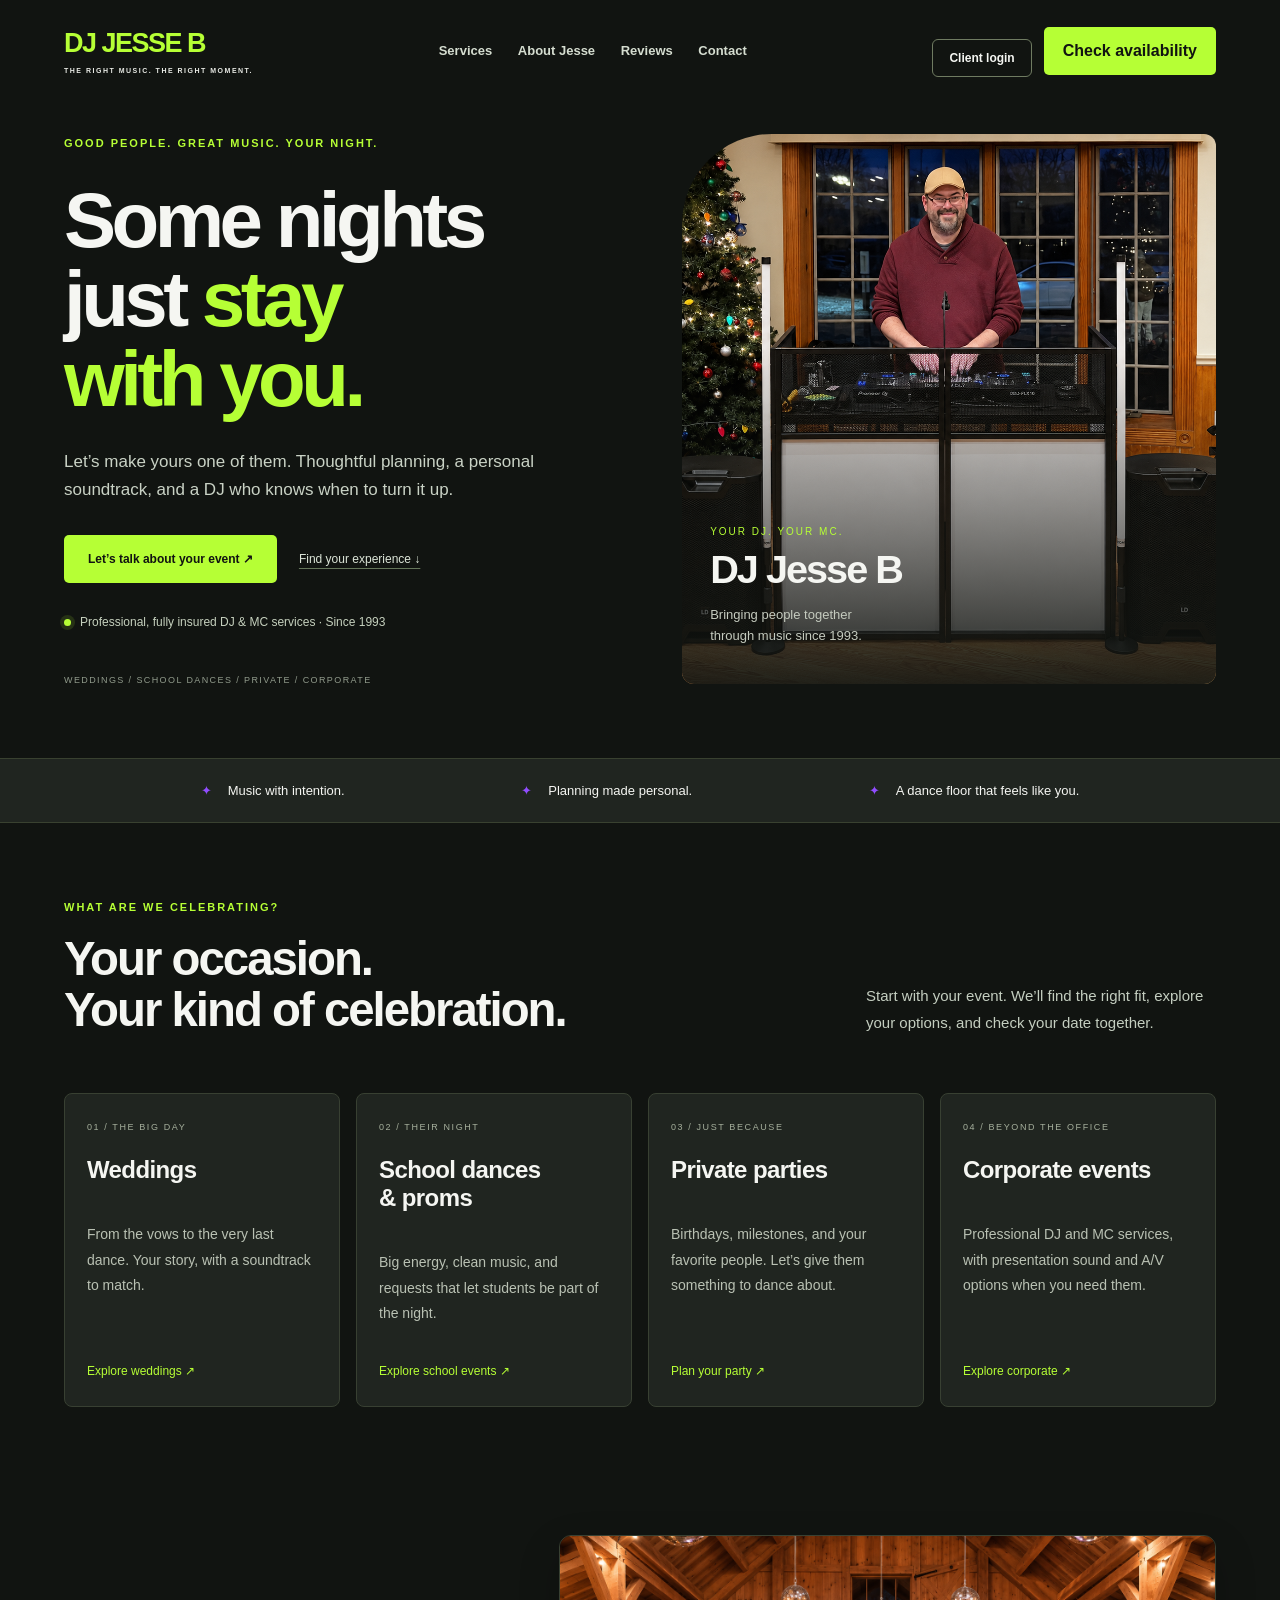
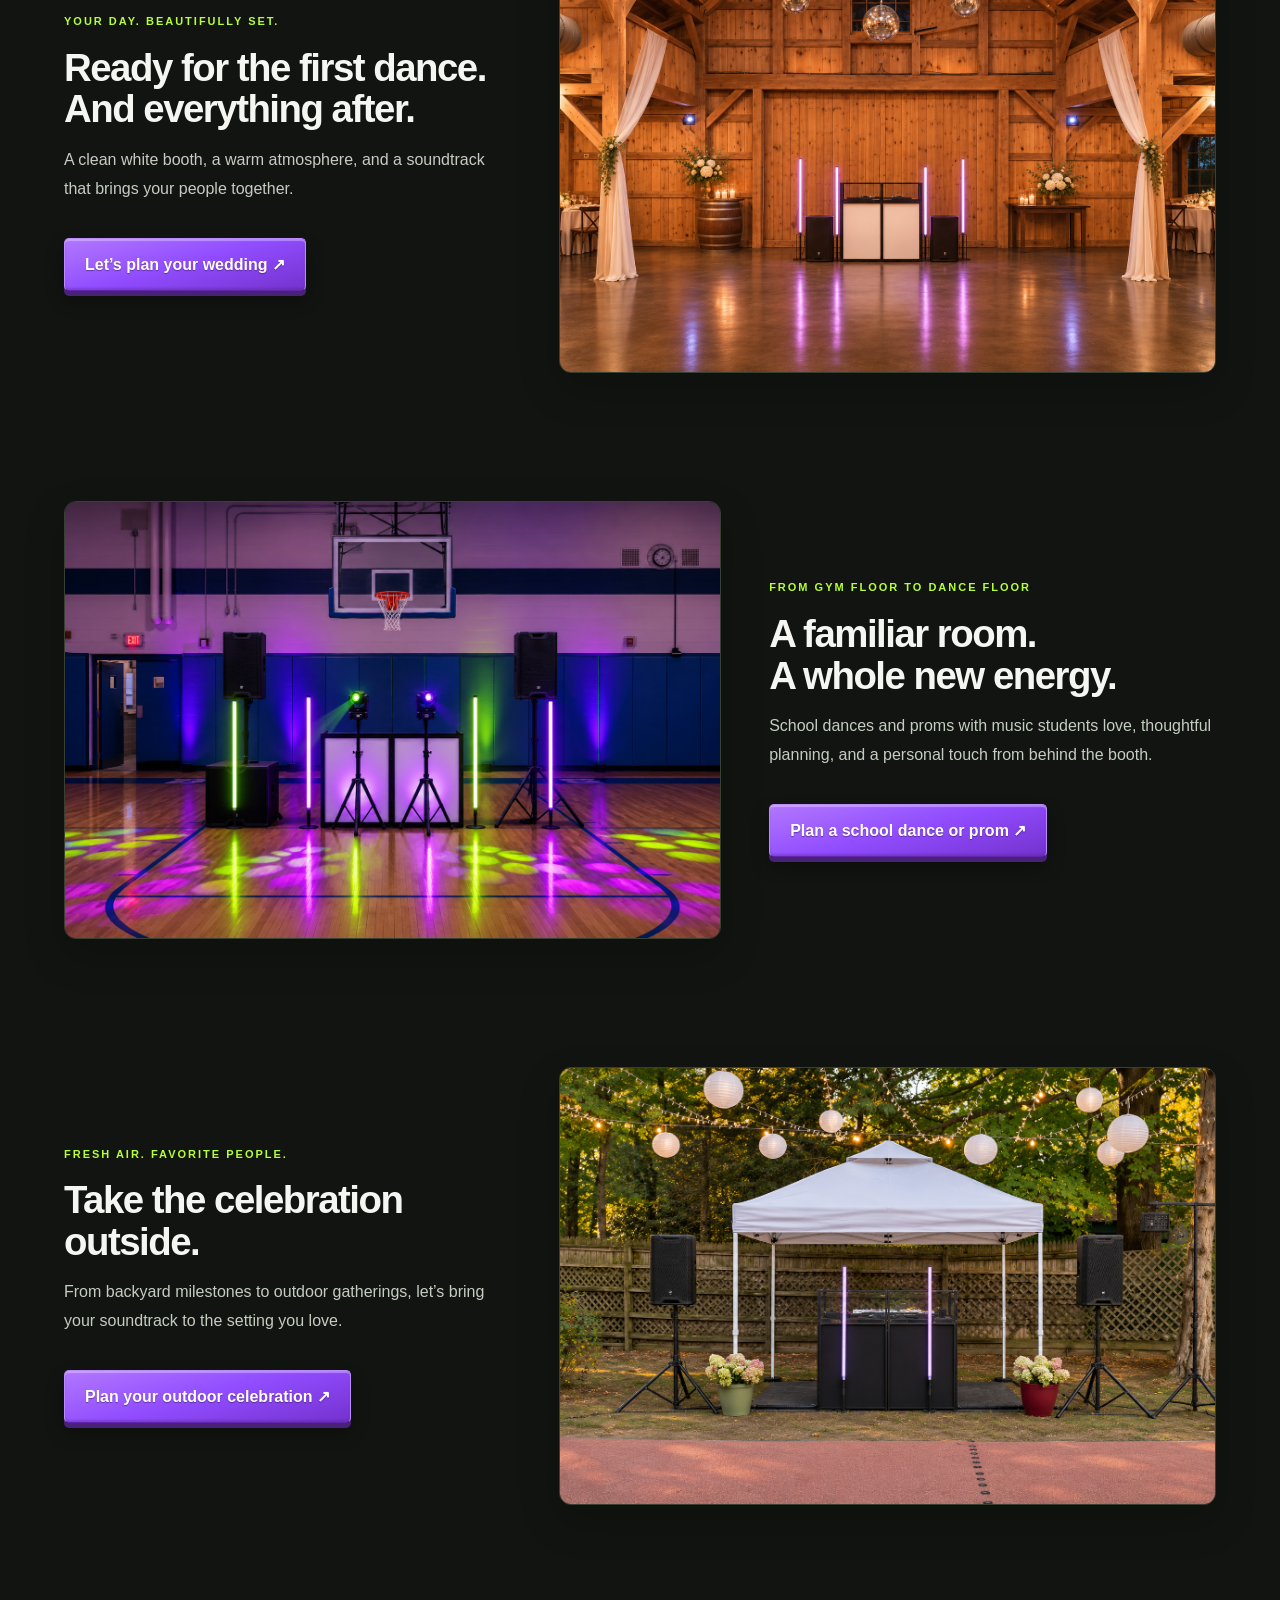
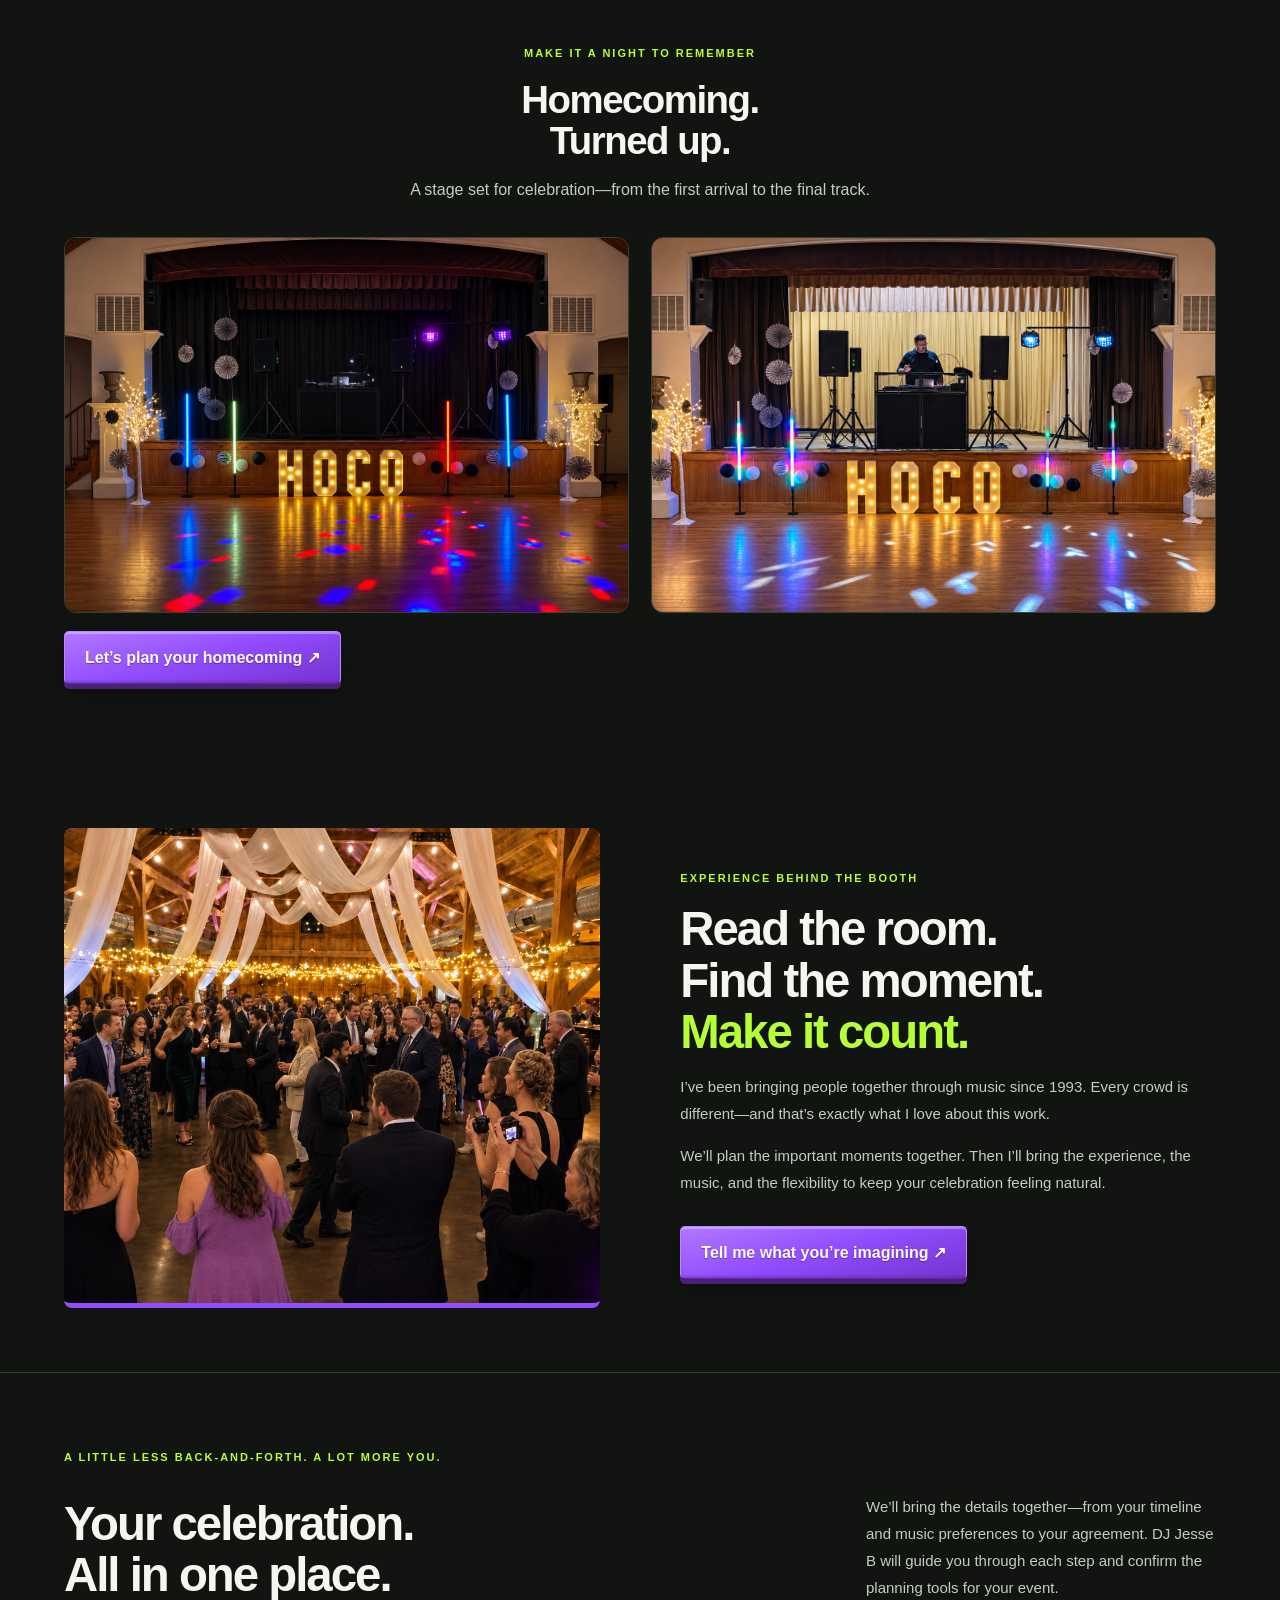
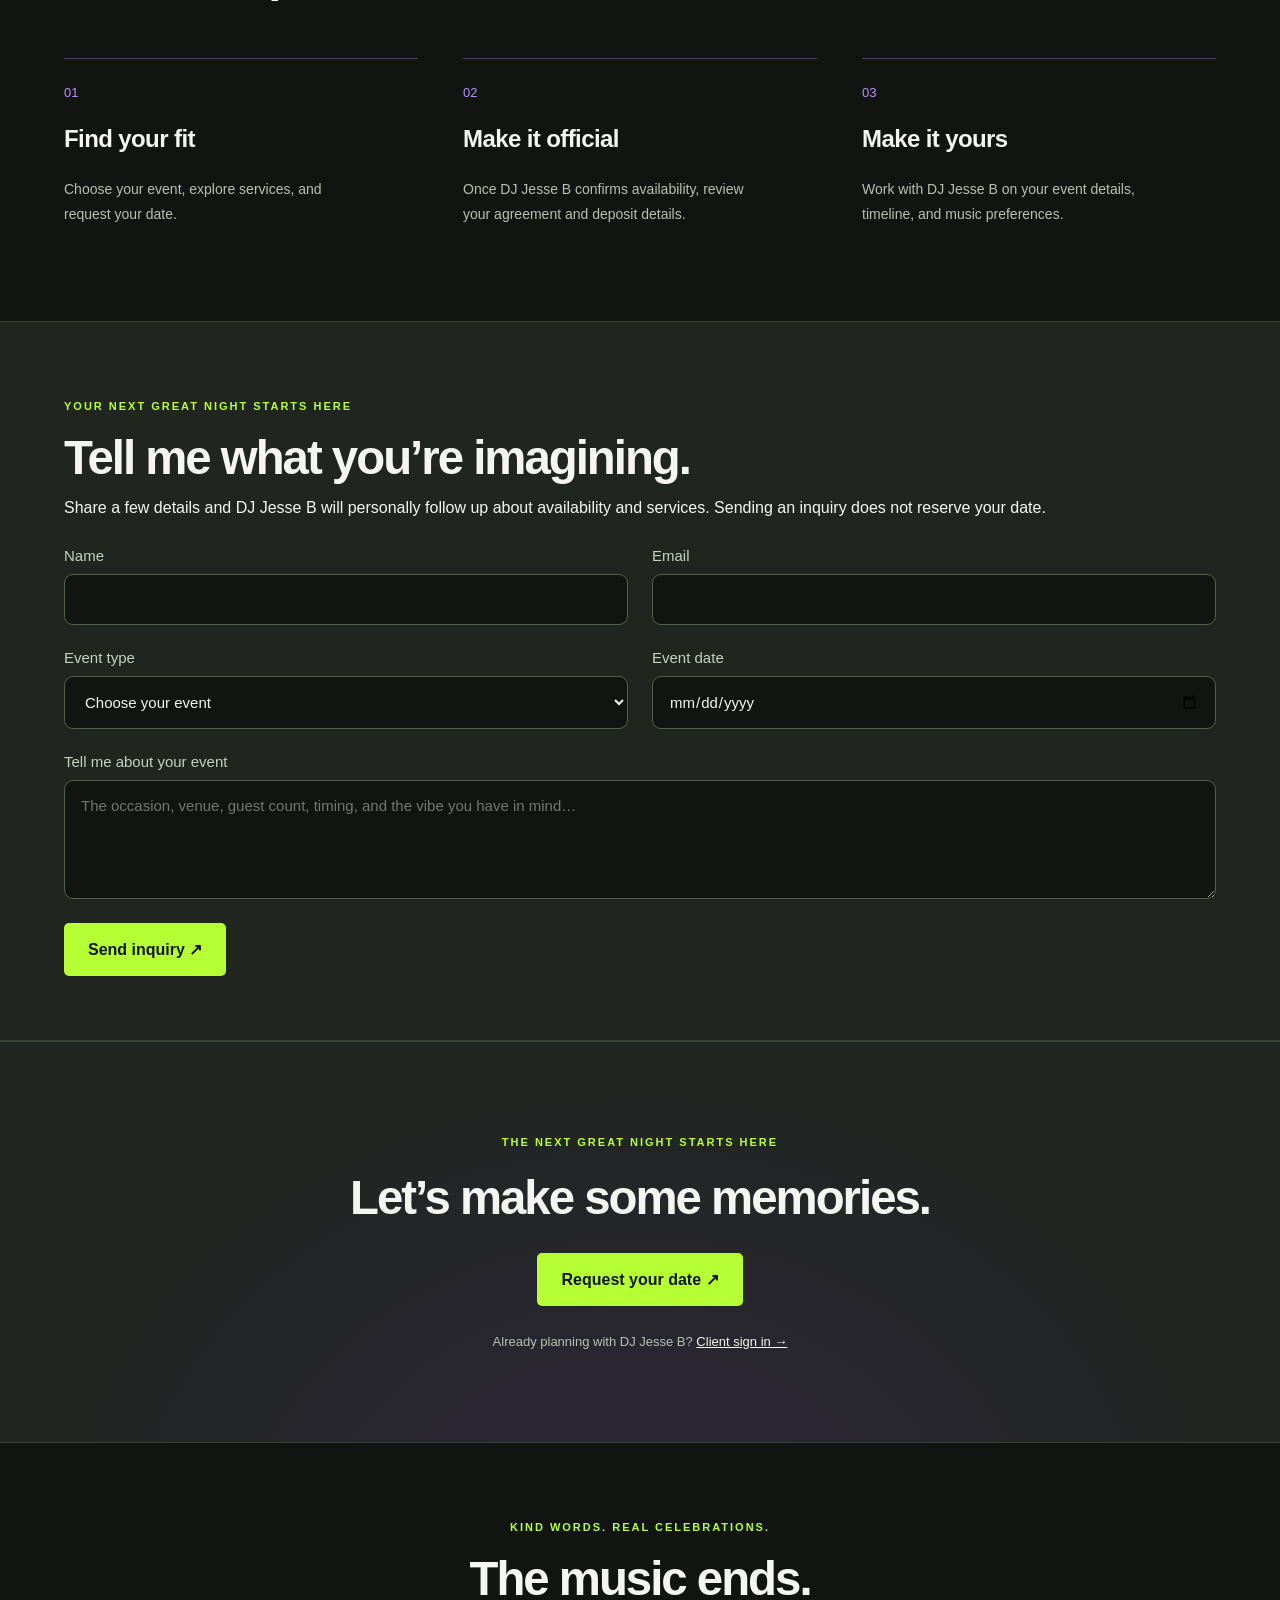
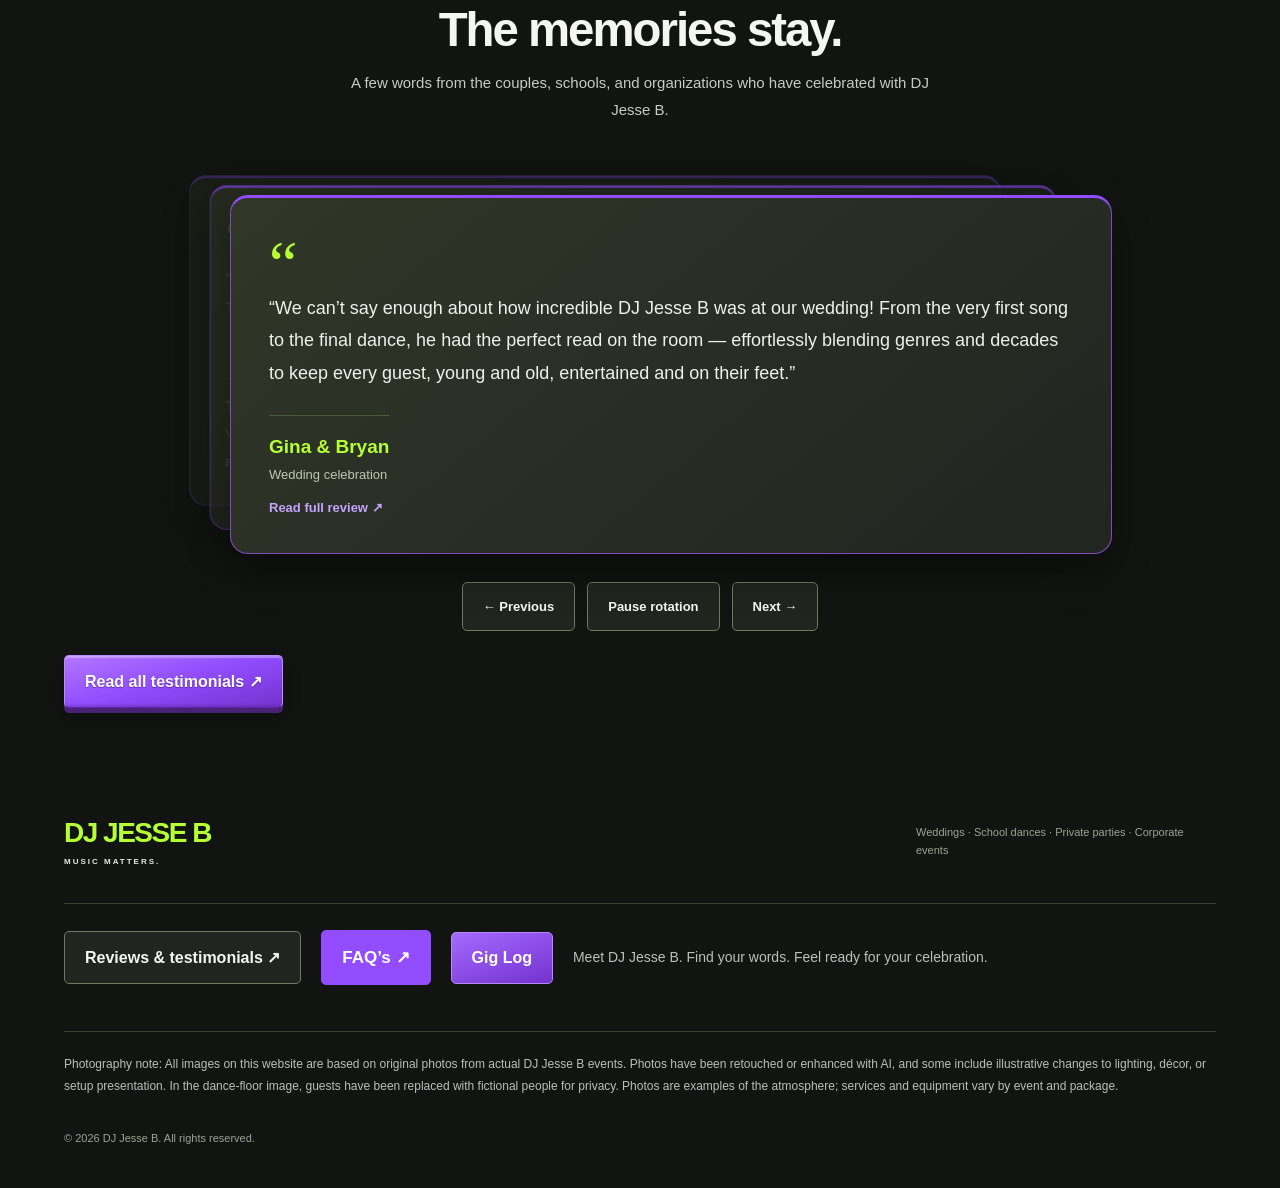
==== commit 8c78f4d3: "Imported from staging Imported from staging - DJ-Desk and Website not converged yet." ====
--- a/index.html
+++ b/index.html
@@ -1,273 +1,12 @@
 <!doctype html>
-<html lang="en">
-<head>
-<meta charset="utf-8">
-<meta name="viewport" content="width=device-width, initial-scale=1">
-<meta name="description" content="DJ Jesse B brings weddings, school dances, private parties and corporate events to life throughout New York’s Hudson Valley. Request your date.">
-<link rel="canonical" href="https://music-matters.me/">
-<title>Hudson Valley Wedding & Event DJ | DJ Jesse B.</title>
-<link rel="stylesheet" href="style.dd890eec6689.css">
-<link rel="stylesheet" href="desktop-preview.d10943d9b52d.css"></head>
-<body>
+<html lang="en"><head><meta charset="utf-8"><meta name="viewport" content="width=device-width, initial-scale=1"><meta name="description" content="DJ Jesse B brings weddings, school dances, private parties and corporate events to life throughout New York’s Hudson Valley. Request your date."><link rel="canonical" href="https://music-matters.me/"><title>Hudson Valley Wedding & Event DJ | DJ Jesse B.</title><link rel="stylesheet" href="style.css"><link rel="stylesheet" href="desktop-preview.css"><link rel="stylesheet" href="electric-night-refresh.css"></head><body>
 
-<header>
-<a class="header-login outline" href="#client-access" data-client-login>Login</a>
-<a class="brand" href="#">DJ JESSE B<span>THE RIGHT MUSIC. THE RIGHT MOMENT.</span>
-</a>
-<button class="primary" data-request>Request a date ↗</button>
-</header>
-<main>
-<section class="hero">
-<div class="hero-copy">
-<p class="eyebrow">GOOD PEOPLE. GREAT MUSIC. YOUR NIGHT.</p>
-<h1>Some nights<br>just <em>stay<br> with you.</em>
-</h1>
-<p class="lead">Let’s make yours one of them. Thoughtful planning, a personal soundtrack, and a DJ who knows when to turn it up.</p>
-<div class="actions">
-<button class="primary" data-request>Let’s talk about your event ↗</button>
-<a href="#events">Find your experience ↓</a>
-</div>
-<p class="caption">WEDDINGS / SCHOOL DANCES / PRIVATE / CORPORATE</p>
-</div>
-<div class="hero-photo">
-<img src="assets/jesse-level.png" alt="DJ Jesse B behind his white DJ booth">
-<div class="photo-label">
-<span>YOUR DJ. YOUR MC.</span>
-<strong>DJ Jesse B</strong>
-<p>Bringing people together<br>through music since 1993.</p>
-</div></div>
-</section>
-<div class="strip">
-<span>Music with intention.</span>
-<span>Planning made personal.</span>
-<span>A dance floor that feels like you.</span>
-</div>
-<section class="section" id="events">
-<div class="section-heading">
-<div>
-<p class="eyebrow">WHAT ARE WE CELEBRATING?</p>
-<h2>Your occasion.<br>Your kind of celebration.</h2>
-</div>
-<p>Start with your event. We’ll find the right fit, explore your options, and check your date together.</p>
-</div>
-<div class="events">
-<a href="#contact" data-event="Wedding">
-<span class="number">01 / THE BIG DAY</span>
-<h3>Weddings</h3>
-<p>From the vows to the very last dance. Your story, with a soundtrack to match.</p>
-<span class="arrow">Explore weddings ↗</span>
-</a>
-<a href="#contact" data-event="Prom / School Dance">
-<span class="number">02 / THEIR NIGHT</span>
-<h3>School dances<br>& proms</h3>
-<p>Big energy, clean music, and requests that let students be part of the night.</p>
-<span class="arrow">Explore school events ↗</span>
-</a>
-<a href="#contact" data-event="Private Event">
-<span class="number">03 / JUST BECAUSE</span>
-<h3>Private parties</h3>
-<p>Birthdays, milestones, and your favorite people. Let’s give them something to dance about.</p>
-<span class="arrow">Plan your party ↗</span>
-</a>
-<a href="#contact" data-event="Corporate / Community Event">
-<span class="number">04 / BEYOND THE OFFICE</span>
-<h3>Corporate events</h3>
-<p>Professional DJ and MC services, with presentation sound and A/V options when you need them.</p>
-<span class="arrow">Explore corporate ↗</span>
-</a></div>
-</section>
-<section class="wedding-feature section" id="wedding-inspiration">
-<div class="section-heading">
-<div>
-<p class="eyebrow">YOUR DAY. BEAUTIFULLY SET.</p>
-<h2>Ready for the first dance.<br>And everything after.</h2>
-</div>
-<p>A clean white booth, a warm atmosphere, and a soundtrack that brings your people together.</p>
-</div>
-<figure>
-<img src="assets/wedding-setup-concept.png" alt="Edited wedding setup concept based on DJ Jesse B’s barn photo, with a white DJ booth, speakers, lavender lights and wedding décor" loading="lazy" width="1536" height="1024"></figure>
-<a class="outline wedding-link" href="#contact" data-event="Wedding">Let’s plan your wedding ↗</a>
-</section>
-<section class="wedding-feature section" id="school-inspiration">
-<div class="section-heading">
-<div>
-<p class="eyebrow">FROM GYM FLOOR TO DANCE FLOOR</p>
-<h2>A familiar room.<br>A whole new energy.</h2>
-</div>
-<p>School dances and proms with music students love, thoughtful planning, and a personal touch from behind the booth.</p>
-</div>
-<figure>
-<img src="assets/school-dance-concept.png" alt="School dance setup with a white DJ booth and lime and purple lighting" loading="lazy" width="1672" height="941"></figure>
-<a class="outline wedding-link" href="#contact" data-event="Prom / School Dance">Plan a school dance or prom ↗</a>
-</section>
-<section class="wedding-feature section" id="outdoor-inspiration">
-<div class="section-heading">
-<div>
-<p class="eyebrow">FRESH AIR. FAVORITE PEOPLE.</p>
-<h2>Take the celebration<br>outside.</h2>
-</div>
-<p>From backyard milestones to outdoor gatherings, let’s bring your soundtrack to the setting you love.</p>
-</div>
-<figure>
-<img src="assets/outdoor-event-concept.png" alt="Outdoor event setup with a white canopy, black DJ booth, speakers and lavender lighting beneath garden lanterns" loading="lazy" width="1672" height="941"></figure>
-<a class="outline wedding-link" href="#contact" data-event="Private Event">Plan your outdoor celebration ↗</a>
-</section>
-<section class="wedding-feature section" id="homecoming">
-<div class="section-heading">
-<div>
-<p class="eyebrow">MAKE IT A NIGHT TO REMEMBER</p>
-<h2>Homecoming.<br>Turned up.</h2>
-</div>
-<p>A stage set for celebration—from the first arrival to the final track.</p>
-</div>
-<div class="homecoming-gallery">
-<figure>
-<img src="assets/homecoming-lights.png" alt="Homecoming stage with illuminated HOCO letters, colorful dance-floor lights and decorative light trees" loading="lazy" width="1536" height="1024"></figure>
-<figure>
-<img src="assets/homecoming-dj.png" alt="DJ at the homecoming booth with illuminated HOCO letters and a colorful dance floor" loading="lazy" width="1672" height="941"></figure>
-</div>
-<a class="outline wedding-link" href="#contact" data-event="Prom / School Dance">Let’s plan your homecoming ↗</a>
-</section>
-<section class="approach section" id="approach">
-<div class="dance-photo">
-<img src="assets/dance-floor-fictional-guests.png" alt="Wedding dance floor beneath white draping, mirror balls and warm string lights; guests replaced with fictional people using AI" loading="lazy" width="941" height="1672"></div>
-<div>
-<p class="eyebrow">EXPERIENCE BEHIND THE BOOTH</p>
-<h2>Read the room.<br>Find the moment.<br>
-<em>Make it count.</em>
-</h2>
-<p>I’ve been bringing people together through music since 1993. Every crowd is different—and that’s exactly what I love about this work.</p>
-<p>We’ll plan the important moments together. Then I’ll bring the experience, the music, and the flexibility to keep your celebration feeling natural.</p>
-<button class="outline" data-request>Tell me what you’re imagining ↗</button>
-</div></section>
-<section class="planning section">
-<p class="eyebrow">A LITTLE LESS BACK-AND-FORTH. A LOT MORE YOU.</p>
-<div class="section-heading">
-<h2>Your celebration.<br>All in one place.</h2>
-<p>We’ll bring the details together—from your timeline and music preferences to your agreement. DJ Jesse B will guide you through each step and confirm the planning tools for your event.</p>
-</div>
-<ol>
-<li>
-<span>01</span>
-<h3>Find your fit</h3>
-<p>Choose your event, explore services, and request your date.</p>
-</li>
-<li>
-<span>02</span>
-<h3>Make it official</h3>
-<p>Once DJ Jesse B confirms availability, review your agreement and deposit details.</p>
-</li>
-<li>
-<span>03</span>
-<h3>Make it yours</h3>
-<p>Work with DJ Jesse B on your event details, timeline, and music preferences.</p>
-</li></ol>
-</section>
-<section class="section public-contact" id="contact">
-<p class="eyebrow">YOUR NEXT GREAT NIGHT STARTS HERE</p>
-<h2>Tell me what you’re imagining.</h2>
-<p>Share a few details and DJ Jesse B will personally follow up about availability and services. Sending an inquiry does not reserve your date.</p>
-<form name="event-inquiry" method="POST" data-netlify="true" netlify-honeypot="bot-field" action="/thank-you/">
-<input type="hidden" name="form-name" value="event-inquiry">
-<p hidden>
-<label>Leave this blank<input name="bot-field"></label>
-</p>
-<div class="contact-grid">
-<label>Name<input name="name" autocomplete="name" required maxlength="300"></label>
-<label>Email<input name="email" type="email" autocomplete="email" required maxlength="300"></label>
-<label>Event type<select name="eventType" required>
-<option value="">Choose your event</option>
-<option>Wedding</option>
-<option>Prom / School Dance</option>
-<option>Private Event</option>
-<option>Corporate / Community Event</option>
-<option>Other</option>
-</select></label>
-<label>Event date<input name="date" type="date"></label>
-<label class="contact-message">Tell me about your event<textarea name="message" rows="5" maxlength="5000" placeholder="The occasion, venue, guest count, timing, and the vibe you have in mind…"></textarea>
-</label></div>
-<button class="primary" type="submit">Send inquiry ↗</button>
-</form></section>
-<section class="final-cta">
-<p class="eyebrow">THE NEXT GREAT NIGHT STARTS HERE</p>
-<h2>Let’s make some memories.</h2>
-<button class="primary" data-request>Request your date ↗</button>
-<p>Already planning with DJ Jesse B? <a href="#client-access" data-client-login>Client sign in →</a>
-</p></section>
-<section class="section testimonials" id="reviews">
-<div class="section-heading">
-<div>
-<p class="eyebrow">KIND WORDS. REAL CELEBRATIONS.</p>
-<h2>The music ends.<br>The memories stay.</h2>
-</div>
-<p>A few words from the couples, schools, and organizations who have celebrated with DJ Jesse B.</p>
-</div>
-<div class="review-grid">
-<figure class="review-card">
-<span class="review-mark" aria-hidden="true">“</span>
-<blockquote>
-<p>“We can’t say enough about how incredible DJ Jesse B was at our wedding! From the very first song to the final dance, he had the perfect read on the room — effortlessly blending genres and decades to keep every guest, young and old, entertained and on their feet.”</p>
-</blockquote>
-<figcaption>
-<strong>Gina &amp; Bryan</strong>
-<span>Wedding celebration · excerpt</span>
-</figcaption></figure>
-<figure class="review-card">
-<span class="review-mark" aria-hidden="true">“</span>
-<blockquote>
-<p>“Thank you so very, very much for being our Entertainment Sponsor for the 2026 Strength in Strides Run/Walk. It’s people like you who support non-profits that make our world a better place!”</p>
-</blockquote>
-<figcaption>
-<strong>HV Heroes</strong>
-<span>2026 Strength in Strides Run/Walk</span>
-</figcaption></figure>
-<figure class="review-card">
-<span class="review-mark" aria-hidden="true">“</span>
-<blockquote>
-<p>“Thank you so much for donating your time, equipment and expertise to our Valentine’s Day Dance! The students really enjoyed the event… We couldn’t have done this without your help.”</p>
-</blockquote>
-<figcaption>
-<strong>Team 7</strong>
-<span>Valentine’s Day Dance</span>
-</figcaption></figure>
-</div>
-<a class="outline wedding-link" href="reviews/">Read all testimonials ↗</a>
-</section></main>
-<footer>
-<a class="brand" href="#">DJ JESSE B<span>MUSIC MATTERS.</span>
-</a>
-<p>Weddings · School dances · Private parties · Corporate events</p>
-<div class="footer-faq">
-<a class="outline reviews-footer-link" href="reviews/">Reviews & testimonials ↗</a>
-<button class="outline faq-launch" type="button" data-faq>FAQ’s <span aria-hidden="true">↗</span>
-</button>
-<a class="outline gig-log-link" href="/gig-log/">Gig Log</a>
-<p>Meet DJ Jesse B. Find your words. Feel ready for your celebration.</p>
-</div>
-<p class="photo-disclosure">Photography note: All images on this website are based on original photos from actual DJ Jesse B events. Photos have been retouched or enhanced with AI, and some include illustrative changes to lighting, décor, or setup presentation. In the dance-floor image, guests have been replaced with fictional people for privacy. Photos are examples of the atmosphere; services and equipment vary by event and package.</p>
-<small>© 2026 DJ Jesse B. All rights reserved.</small>
-</footer>
-<dialog aria-labelledby="choose-title">
-<button class="close" aria-label="Close event menu">×</button>
-<p class="eyebrow">LET’S MAKE A GREAT NIGHT</p>
-<h2 id="choose-title">What are we celebrating?</h2>
-<div class="choices">
-<a href="#contact" data-event="Wedding">♡ Wedding <span>→</span>
-</a>
-<a href="#contact" data-event="Prom / School Dance">♫ School dance / prom <span>→</span>
-</a>
-<a href="#contact" data-event="Private Event">✦ Private party <span>→</span>
-</a>
-<a href="#contact" data-event="Corporate / Community Event">◈ Corporate event <span>→</span>
-</a></div>
-</dialog>
-<dialog id="client-access" aria-labelledby="client-access-title">
-<button class="close" type="button" data-close-login aria-label="Close client information">×</button>
-<h2 id="client-access-title">Already planning with DJ Jesse B?</h2>
-<p>Online client sign-in is being prepared. Please contact DJ Jesse B for help with your current event plans.</p>
-<a class="primary" href="#contact" data-contact-login>Contact DJ Jesse B ↗</a>
-</dialog>
-<script src="site.88f54ec1fb34.js"></script>
-<script type="module" src="faq-library.5a2a1c90f46e.js"></script>
-<script type="module" src="reviews.a93d03d4d07f.js"></script>
-</body></html>
+<header class="site-header"><a class="brand" href="#top">DJ JESSE B<span>THE RIGHT MUSIC. THE RIGHT MOMENT.</span></a><nav class="desktop-nav" aria-label="Main navigation"><a href="#events">Services</a><a href="#approach">About Jesse</a><a href="#reviews">Reviews</a><a href="#contact">Contact</a></nav><div class="header-actions"><a class="header-login outline" href="#client-access" data-client-login>Client login</a><button class="primary" data-request>Check availability</button></div><details class="mobile-nav"><summary>Menu ☰</summary><nav class="mobile-nav-links" aria-label="Mobile navigation"><a href="#events">Services</a><a href="#approach">About Jesse</a><a href="#reviews">Reviews</a><a href="#contact">Contact</a><a href="#client-access" data-client-login>Client login</a></nav></details></header>
+<main id="top"><section class="hero"><div class="hero-copy"><p class="eyebrow">GOOD PEOPLE. GREAT MUSIC. YOUR NIGHT.</p><h1>Some nights<br>just <em>stay<br> with you.</em></h1><p class="lead">Let’s make yours one of them. Thoughtful planning, a personal soundtrack, and a DJ who knows when to turn it up.</p><div class="actions"><button class="primary" data-request>Let’s talk about your event ↗</button><a href="#events">Find your experience ↓</a></div><p class="trust-line">Professional, fully insured DJ &amp; MC services · Since 1993</p><p class="caption">WEDDINGS / SCHOOL DANCES / PRIVATE / CORPORATE</p></div><div class="hero-photo"><img src="assets/jesse-level.png" alt="DJ Jesse B behind his white DJ booth"><div class="photo-label"><span>YOUR DJ. YOUR MC.</span><strong>DJ Jesse B</strong><p>Bringing people together<br>through music since 1993.</p></div></div></section>
+<div class="strip"><span>Music with intention.</span><span>Planning made personal.</span><span>A dance floor that feels like you.</span></div>
+<section class="section" id="events"><div class="section-heading"><div><p class="eyebrow">WHAT ARE WE CELEBRATING?</p><h2>Your occasion.<br>Your kind of celebration.</h2></div><p>Start with your event. We’ll find the right fit, explore your options, and check your date together.</p></div><div class="events"><a href="#contact" data-event="Wedding"><span class="number">01 / THE BIG DAY</span><h3>Weddings</h3><p>From the vows to the very last dance. Your story, with a soundtrack to match.</p><span class="arrow">Explore weddings ↗</span></a><a href="#contact" data-event="Prom / School Dance"><span class="number">02 / THEIR NIGHT</span><h3>School dances<br>& proms</h3><p>Big energy, clean music, and requests that let students be part of the night.</p><span class="arrow">Explore school events ↗</span></a><a href="#contact" data-event="Private Event"><span class="number">03 / JUST BECAUSE</span><h3>Private parties</h3><p>Birthdays, milestones, and your favorite people. Let’s give them something to dance about.</p><span class="arrow">Plan your party ↗</span></a><a href="#contact" data-event="Corporate / Community Event"><span class="number">04 / BEYOND THE OFFICE</span><h3>Corporate events</h3><p>Professional DJ and MC services, with presentation sound and A/V options when you need them.</p><span class="arrow">Explore corporate ↗</span></a></div></section>
+<section class="wedding-feature section" id="wedding-inspiration"><div class="section-heading"><div><p class="eyebrow">YOUR DAY. BEAUTIFULLY SET.</p><h2>Ready for the first dance.<br>And everything after.</h2></div><p>A clean white booth, a warm atmosphere, and a soundtrack that brings your people together.</p></div><figure><img src="assets/wedding-setup-concept.png" alt="Edited wedding setup concept based on DJ Jesse B’s barn photo, with a white DJ booth, speakers, lavender lights and wedding décor" loading="lazy" width="1536" height="1024"></figure><a class="outline wedding-link" href="#contact" data-event="Wedding">Let’s plan your wedding ↗</a></section><section class="wedding-feature section" id="school-inspiration"><div class="section-heading"><div><p class="eyebrow">FROM GYM FLOOR TO DANCE FLOOR</p><h2>A familiar room.<br>A whole new energy.</h2></div><p>School dances and proms with music students love, thoughtful planning, and a personal touch from behind the booth.</p></div><figure><img src="assets/school-dance-concept.png" alt="School dance setup with a white DJ booth and lime and purple lighting" loading="lazy" width="1672" height="941"></figure><a class="outline wedding-link" href="#contact" data-event="Prom / School Dance">Plan a school dance or prom ↗</a></section><section class="wedding-feature section" id="outdoor-inspiration"><div class="section-heading"><div><p class="eyebrow">FRESH AIR. FAVORITE PEOPLE.</p><h2>Take the celebration<br>outside.</h2></div><p>From backyard milestones to outdoor gatherings, let’s bring your soundtrack to the setting you love.</p></div><figure><img src="assets/outdoor-event-concept.png" alt="Outdoor event setup with a white canopy, black DJ booth, speakers and lavender lighting beneath garden lanterns" loading="lazy" width="1672" height="941"></figure><a class="outline wedding-link" href="#contact" data-event="Private Event">Plan your outdoor celebration ↗</a></section><section class="wedding-feature section" id="homecoming"><div class="section-heading"><div><p class="eyebrow">MAKE IT A NIGHT TO REMEMBER</p><h2>Homecoming.<br>Turned up.</h2></div><p>A stage set for celebration—from the first arrival to the final track.</p></div><div class="homecoming-gallery"><figure><img src="assets/homecoming-lights.png" alt="Homecoming stage with illuminated HOCO letters, colorful dance-floor lights and decorative light trees" loading="lazy" width="1536" height="1024"></figure><figure><img src="assets/homecoming-dj.png" alt="DJ at the homecoming booth with illuminated HOCO letters and a colorful dance floor" loading="lazy" width="1672" height="941"></figure></div><a class="outline wedding-link" href="#contact" data-event="Prom / School Dance">Let’s plan your homecoming ↗</a></section><section class="approach section" id="approach"><div class="dance-photo"><img src="assets/dance-floor-fictional-guests.png" alt="Wedding dance floor beneath white draping, mirror balls and warm string lights; guests replaced with fictional people using AI" loading="lazy" width="941" height="1672"></div><div><p class="eyebrow">EXPERIENCE BEHIND THE BOOTH</p><h2>Read the room.<br>Find the moment.<br><em>Make it count.</em></h2><p>I’ve been bringing people together through music since 1993. Every crowd is different—and that’s exactly what I love about this work.</p><p>We’ll plan the important moments together. Then I’ll bring the experience, the music, and the flexibility to keep your celebration feeling natural.</p><button class="outline" data-request>Tell me what you’re imagining ↗</button></div></section>
+<section class="planning section"><p class="eyebrow">A LITTLE LESS BACK-AND-FORTH. A LOT MORE YOU.</p><div class="section-heading"><h2>Your celebration.<br>All in one place.</h2><p>We’ll bring the details together—from your timeline and music preferences to your agreement. DJ Jesse B will guide you through each step and confirm the planning tools for your event.</p></div><ol><li><span>01</span><h3>Find your fit</h3><p>Choose your event, explore services, and request your date.</p></li><li><span>02</span><h3>Make it official</h3><p>Once DJ Jesse B confirms availability, review your agreement and deposit details.</p></li><li><span>03</span><h3>Make it yours</h3><p>Work with DJ Jesse B on your event details, timeline, and music preferences.</p></li></ol></section>
+<section class="section public-contact" id="contact"><p class="eyebrow">YOUR NEXT GREAT NIGHT STARTS HERE</p><h2>Tell me what you’re imagining.</h2><p>Share a few details and DJ Jesse B will personally follow up about availability and services. Sending an inquiry does not reserve your date.</p><form onsubmit="event.preventDefault(); alert('This review copy is not connected to email. Your inquiry has not been sent.');" name="event-inquiry" method="POST" data-netlify="true" netlify-honeypot="bot-field" action="/thank-you/"><input type="hidden" name="form-name" value="event-inquiry"><p hidden><label>Leave this blank<input name="bot-field"></label></p><div class="contact-grid"><label>Name<input name="name" autocomplete="name" required maxlength="300"></label><label>Email<input name="email" type="email" autocomplete="email" required maxlength="300"></label><label>Event type<select name="eventType" required><option value="">Choose your event</option><option>Wedding</option><option>Prom / School Dance</option><option>Private Event</option><option>Corporate / Community Event</option><option>Other</option></select></label><label>Event date<input name="date" type="date"></label><label class="contact-message">Tell me about your event<textarea name="message" rows="5" maxlength="5000" placeholder="The occasion, venue, guest count, timing, and the vibe you have in mind…"></textarea></label></div><button class="primary" type="submit">Send inquiry ↗</button></form></section><section class="final-cta"><p class="eyebrow">THE NEXT GREAT NIGHT STARTS HERE</p><h2>Let’s make some memories.</h2><button class="primary" data-request>Request your date ↗</button><p>Already planning with DJ Jesse B? <a href="#client-access" data-client-login>Client sign in →</a></p></section><section class="section testimonials" id="reviews"><div class="section-heading"><div><p class="eyebrow">KIND WORDS. REAL CELEBRATIONS.</p><h2>The music ends.<br>The memories stay.</h2></div><p>A few words from the couples, schools, and organizations who have celebrated with DJ Jesse B.</p></div><div class="review-grid"><figure class="review-card"><span class="review-mark" aria-hidden="true">“</span><blockquote><p>“We can’t say enough about how incredible DJ Jesse B was at our wedding! From the very first song to the final dance, he had the perfect read on the room — effortlessly blending genres and decades to keep every guest, young and old, entertained and on their feet.”</p></blockquote><figcaption><strong>Gina &amp; Bryan</strong><span>Wedding celebration · excerpt</span></figcaption></figure><figure class="review-card"><span class="review-mark" aria-hidden="true">“</span><blockquote><p>“Thank you so very, very much for being our Entertainment Sponsor for the 2026 Strength in Strides Run/Walk. It’s people like you who support non-profits that make our world a better place!”</p></blockquote><figcaption><strong>HV Heroes</strong><span>2026 Strength in Strides Run/Walk</span></figcaption></figure><figure class="review-card"><span class="review-mark" aria-hidden="true">“</span><blockquote><p>“Thank you so much for donating your time, equipment and expertise to our Valentine’s Day Dance! The students really enjoyed the event… We couldn’t have done this without your help.”</p></blockquote><figcaption><strong>Team 7</strong><span>Valentine’s Day Dance</span></figcaption></figure></div><a class="outline wedding-link" href="reviews/">Read all testimonials ↗</a></section></main>
+<footer><a class="brand" href="#">DJ JESSE B<span>MUSIC MATTERS.</span></a><p>Weddings · School dances · Private parties · Corporate events</p><div class="footer-faq"><a class="outline reviews-footer-link" href="reviews/">Reviews & testimonials ↗</a><button class="outline faq-launch" type="button" data-faq>FAQ’s <span aria-hidden="true">↗</span></button><a class="outline gig-log-link" href="/gig-log/">Gig Log</a><p>Meet DJ Jesse B. Find your words. Feel ready for your celebration.</p></div><p class="photo-disclosure">Photography note: All images on this website are based on original photos from actual DJ Jesse B events. Photos have been retouched or enhanced with AI, and some include illustrative changes to lighting, décor, or setup presentation. In the dance-floor image, guests have been replaced with fictional people for privacy. Photos are examples of the atmosphere; services and equipment vary by event and package.</p><small>© 2026 DJ Jesse B. All rights reserved.</small></footer>
+<dialog aria-labelledby="choose-title"><button class="close" aria-label="Close event menu">×</button><p class="eyebrow">LET’S MAKE A GREAT NIGHT</p><h2 id="choose-title">What are we celebrating?</h2><div class="choices"><a href="#contact" data-event="Wedding">♡ Wedding <span>→</span></a><a href="#contact" data-event="Prom / School Dance">♫ School dance / prom <span>→</span></a><a href="#contact" data-event="Private Event">✦ Private party <span>→</span></a><a href="#contact" data-event="Corporate / Community Event">◈ Corporate event <span>→</span></a></div></dialog><dialog id="client-access" aria-labelledby="client-access-title"><button class="close" type="button" data-close-login aria-label="Close client information">×</button><h2 id="client-access-title">Already planning with DJ Jesse B?</h2><p>Online client sign-in is being prepared. Please contact DJ Jesse B for help with your current event plans.</p><a class="primary" href="#contact" data-contact-login>Contact DJ Jesse B ↗</a></dialog><script src="site.js"></script><script type="module" src="faq-library.js"></script><script type="module" src="reviews.js"></script></body></html>
--- a/style.css
+++ b/style.css
@@ -0,0 +1,38 @@
+*{box-sizing:border-box}html{scroll-behavior:smooth;scroll-padding-top:30px}body{margin:0;background:#111411;color:#f5f6f2;font-family:Arial,Helvetica,sans-serif}a{color:inherit;text-decoration:none}button{font:inherit;cursor:pointer}a:focus-visible,button:focus-visible{outline:3px solid #914dff;outline-offset:5px}.preview{padding:9px;text-align:center;background:#202520;color:#bac2b5;font-size:10px;letter-spacing:2px}header{max-width:1440px;margin:auto;padding:28px 5%;display:flex;align-items:center;gap:36px;justify-content:space-between}.brand{font-size:28px;font-weight:900;letter-spacing:-1.5px;color:#b6ff35;white-space:nowrap}.brand span{display:block;font-size:8px;letter-spacing:2px;color:#e8eae5;margin-top:8px}nav{display:flex;gap:28px;font-size:13px;color:#c2c9bd}.primary{border:0;border-radius:5px;background:#b6ff35;padding:17px 24px;color:#111411;font-weight:750}.primary:hover{background:#cbff75}.hero{max-width:1440px;margin:auto;display:grid;grid-template-columns:1.05fr 1fr;padding:30px 5% 70px;gap:4%}.eyebrow{font-size:11px;font-weight:700;letter-spacing:2px;color:#b6ff35;line-height:1.7}.hero h1{font-size:clamp(62px,6.4vw,100px);letter-spacing:-6px;line-height:.98;margin:28px 0}em{font-style:normal;color:#b6ff35}.lead{max-width:440px;font-size:17px;color:#b9c1b3;line-height:1.7}.actions{display:flex;gap:22px;align-items:center;margin:30px 0;font-size:12px}.caption{font-size:9px;letter-spacing:1.4px;color:#919b8c;margin-top:44px}.hero-photo{position:relative;min-height:600px;overflow:hidden;border-radius:120px 8px 8px 8px}.hero-photo img{width:100%;height:100%;object-fit:cover;position:absolute;object-position:52% center}.hero-photo:after{content:'';position:absolute;inset:0;background:linear-gradient(0deg,#111411ed,transparent 60%)}.photo-label{position:absolute;bottom:35px;left:35px;z-index:1}.photo-label span{font-size:10px;letter-spacing:2px;color:#b6ff35}.photo-label strong{display:block;font-size:48px;letter-spacing:-2px;margin-top:8px}.photo-label p{color:#c5cbbf;line-height:1.6;font-size:13px}.strip{display:flex;justify-content:space-evenly;padding:24px;background:#202520;border-block:1px solid #394130;font-size:13px}.strip span:before{content:'✦';color:#914dff;margin-right:16px}.section{max-width:1440px;padding:95px 5%;margin:auto}.section-heading{display:flex;align-items:end;justify-content:space-between;gap:50px;margin-bottom:42px}h2{font-size:clamp(32px,3.7vw,54px);letter-spacing:-2px;line-height:1.08;margin:16px 0}.section-heading>p{max-width:350px;color:#b9c1b3;font-size:15px;line-height:1.8}.events{display:grid;grid-template-columns:repeat(4,1fr);gap:16px}.events>a{padding:28px 22px;background:#202520;border:1px solid #384032;border-radius:8px;display:flex;flex-direction:column;transition:transform .2s,border-color .2s}.events>a:hover{transform:translateY(-5px);border-color:#b6ff35}.number{font-size:9px;letter-spacing:1.6px;color:#a5af9c}h3{font-size:24px;letter-spacing:-.6px}.events p{font-size:14px;line-height:1.8;color:#b9c1b3}.arrow{color:#b6ff35;font-size:12px;margin-top:auto;padding-top:24px}.approach{display:grid;grid-template-columns:1fr 1fr;gap:9%;align-items:center;padding-top:20px}.dance-photo{height:480px;border-radius:8px;overflow:hidden;border-bottom:5px solid #914dff}.dance-photo img{width:100%;height:100%;object-fit:cover}.approach p:not(.eyebrow){color:#b9c1b3;font-size:15px;line-height:1.8}.outline{border:1px solid #6f7b61;color:#f5f6f2;border-radius:5px;background:transparent;padding:16px 20px;margin-top:15px}.planning{border-top:1px solid #384032}.planning ol{display:grid;grid-template-columns:repeat(3,1fr);gap:45px;list-style:none;padding:0;margin-top:55px}.planning li{border-top:1px solid #4b3c62;padding-top:24px}.planning li>span{font-size:13px;color:#bb92ff}.planning li p{color:#b9c1b3;line-height:1.8;font-size:14px;max-width:300px}.final-cta{padding:80px 20px;text-align:center;background:radial-gradient(ellipse at 50% 130%,#4c2b7355,transparent 70%),#202520;border-block:1px solid #384032}.final-cta h2{margin:20px 0 30px}.final-cta>p:last-child{font-size:13px;color:#b9c1b3;margin-top:28px}.final-cta a{color:#f5f6f2;text-decoration:underline}footer{padding:40px 5%;display:flex;gap:20px;align-items:center;justify-content:space-between}footer p,footer small{font-size:11px;color:#9aa591;max-width:300px;line-height:1.7}dialog{max-width:560px;width:calc(100% - 32px);padding:38px;background:#202520;color:#f5f6f2;border:1px solid #914dff;border-radius:16px}dialog::backdrop{background:#080a08d9;backdrop-filter:blur(6px)}dialog h2{font-size:36px}.close{position:absolute;right:16px;top:12px;border:0;background:none;color:white;font-size:30px}.choices{display:grid;gap:10px;margin-top:25px}.choices a{padding:20px;background:#111411;border:1px solid #4a563c;border-radius:8px;display:flex;justify-content:space-between}.choices a:hover{border-color:#b6ff35;color:#b6ff35}@media(max-width:900px){nav{display:none}.hero{grid-template-columns:1fr 1fr}.hero h1{font-size:70px;letter-spacing:-4px}.hero-photo{min-height:540px}.actions{align-items:start;flex-direction:column}.events{grid-template-columns:1fr 1fr}.strip{gap:20px;padding:22px}.strip span{font-size:11px}.approach{gap:6%}footer{flex-wrap:wrap}}@media(max-width:600px){header{padding:22px 6%;gap:15px}.brand{font-size:24px}.brand span{font-size:6px;letter-spacing:1.3px}header .primary{font-size:11px;padding:14px}.hero{grid-template-columns:1fr;padding:18px 6% 40px;gap:28px}.hero h1{font-size:76px;letter-spacing:-4.5px}.hero h1 br:last-child{display:none}.hero-photo{min-height:430px;border-top-left-radius:80px}.hero-photo img{object-position:center 30%}.actions{flex-direction:row;align-items:center;gap:14px}.actions .primary{font-size:12px;padding:16px}.actions>a{font-size:11px}.caption{margin-top:24px;font-size:8px}.strip{flex-wrap:wrap;justify-content:start;padding-inline:6%;gap:14px}.section{padding:60px 6%}.section-heading{display:block}.section-heading>p{max-width:none}.events{grid-template-columns:1fr}.events>a{padding:26px}.events h3{margin-bottom:4px}.approach{display:flex;flex-direction:column-reverse;gap:30px}.dance-photo{height:320px;width:100%}.planning ol{grid-template-columns:1fr;gap:20px}.planning li p{max-width:none}.final-cta{padding:60px 6%}footer{display:block}dialog{padding:32px 24px}}@media(prefers-reduced-motion:reduce){html{scroll-behavior:auto}*{transition:none!important}}
+
+.wedding-feature{padding-top:0}.wedding-feature figure{margin:0}.wedding-feature img{display:block;width:100%;height:auto;border-radius:12px;border:1px solid #384032}.wedding-feature figcaption{font-size:11px;color:#a9b3a1;line-height:1.7;margin-top:12px;max-width:760px}.wedding-link{display:inline-block;margin-top:24px}
+
+footer{flex-wrap:wrap}footer .photo-disclosure{flex-basis:100%;max-width:none;border-top:1px solid #384032;padding-top:22px;margin-top:16px;line-height:1.8;font-size:12px;color:#b9c1b3}
+
+.homecoming-gallery{display:grid;gap:22px}.homecoming-gallery img{width:100%;height:auto}
+
+header{display:grid;grid-template-columns:1fr auto 1fr;gap:24px}header>.brand{text-align:center;grid-column:2}header>.header-login{justify-self:start;margin:0;grid-column:1}header>.primary{justify-self:end;grid-column:3}.header-login{font-size:13px;font-weight:700;padding:16px 24px}@media(max-width:600px){header{gap:10px;padding:20px 4%;grid-template-columns:1fr auto 1fr}header>.brand{font-size:22px}header>.brand span{font-size:5px;letter-spacing:.7px}header>.header-login{font-size:11px;padding:13px 12px}header>.primary{padding:13px 10px;font-size:10px}}@media(max-width:360px){header>.brand{font-size:19px}header>.brand span{max-width:130px;white-space:normal;line-height:1.6}header{gap:7px}header>.primary{font-size:9px;padding:12px 7px}}
+
+header>.header-login{background:#914DFF;border-color:#914DFF;color:#fff}header>.header-login:hover{background:#7e38ec;border-color:#7e38ec}
+
+
+.approach .dance-photo{height:620px}.approach .dance-photo img{object-position:center 58%}@media(max-width:600px){.approach .dance-photo{height:520px}}
+
+.public-contact{background:#202520}.public-contact form{margin-top:30px}.contact-grid{display:grid;grid-template-columns:1fr 1fr;gap:24px;margin-bottom:24px}.contact-grid label{display:block;font-size:15px;color:#c8d1c2}.contact-grid input,.contact-grid select,.contact-grid textarea{display:block;width:100%;box-sizing:border-box;margin-top:10px;background:#111411;color:#f5f6f2;border:1px solid #546148;border-radius:9px;padding:16px;font:inherit}.contact-grid :is(input,select,textarea):focus{outline:2px solid #914dff;outline-offset:3px}.contact-message{grid-column:1/-1}#client-access .primary{display:inline-block;margin-top:15px}@media(max-width:600px){.contact-grid{grid-template-columns:1fr}}
+
+/* FAQ and guide library */
+.footer-faq{display:flex;align-items:center;gap:20px;flex-basis:100%;padding:26px 0 10px;border-top:1px solid #384032;margin-top:12px}.footer-faq .faq-launch{margin:0;background:#914dff;border-color:#914dff;color:#fff;font-size:17px;font-weight:700;min-height:48px}.footer-faq .faq-launch:hover{background:#a66dff}.footer-faq p{max-width:none;font-size:14px;margin:0;color:#bac2b5}
+.faq-library{width:min(1120px,calc(100% - 32px));max-width:1120px;max-height:90dvh;padding:0;overflow:hidden;border:1px solid #914dff;border-radius:20px;box-shadow:0 24px 100px #0008}.faq-top{display:flex;justify-content:space-between;gap:24px;padding:30px 34px;background:linear-gradient(125deg,#202520,#2b203b);border-bottom:1px solid #544064}.faq-top h2{font-size:clamp(26px,3vw,38px);letter-spacing:-1.2px;margin:8px 0 12px}.faq-top p:not(.eyebrow){font-size:14px;line-height:1.7;color:#c3cbbd;margin:0;max-width:640px}.faq-top .eyebrow{font-size:10px;margin:0}.faq-close{align-self:start;flex-shrink:0;border:1px solid #72518f;border-radius:8px;background:#111411;color:#fff;font-weight:700;padding:12px 16px;min-height:44px}.faq-layout{display:grid;grid-template-columns:270px minmax(0,1fr);min-height:0}.faq-library .faq-nav{display:flex;flex-direction:column;gap:12px;padding:26px 20px;background:#171c16;align-items:stretch;overflow:auto;max-height:calc(90dvh - 180px)}.faq-nav button{position:relative;text-align:left;border:1px solid #44513c;border-radius:10px;background:#202520;color:#f5f6f2;padding:18px 28px 18px 16px;min-height:90px}.faq-nav button span{display:block;font-size:9px;letter-spacing:1.3px;margin-bottom:8px;color:#bec8b4}.faq-nav button strong{font-size:15px;line-height:1.5}.faq-nav button i{position:absolute;right:13px;top:37px;font-style:normal;color:#b6ff35}.faq-nav button[aria-pressed=true]{border-color:#b6ff35;background:#b6ff3512}.faq-nav button[aria-pressed=true] strong{color:#b6ff35}.faq-nav .faq-library-note{font-size:12px;line-height:1.8;color:#aab5a0;padding:5px 8px}.faq-reading{max-height:calc(90dvh - 180px);overflow:auto;overscroll-behavior:contain;padding:32px 40px 30px}.faq-article{max-width:680px;outline:none}.faq-document-title{font-size:clamp(26px,3vw,38px);margin:14px 0}.faq-article p{font-size:15px;line-height:1.9;color:#d0d7c9;white-space:pre-line}.faq-article .faq-intro{font-size:17px;line-height:1.7;color:#f1f3ed;border-bottom:1px solid #45503b;padding-bottom:24px;margin-bottom:28px}.faq-article .eyebrow{font-size:10px;color:#b6ff35}.faq-article h4{font-size:15px;letter-spacing:.7px;color:#b6ff35;line-height:1.6;margin:32px 0 14px}.faq-article blockquote{margin:28px 0;padding:20px;border-left:3px solid #914dff;background:#914dff12;color:#f0e7ff;font-size:16px;line-height:1.9}.faq-tools{display:flex;gap:10px;flex-wrap:wrap;border-top:1px solid #45503b;padding-top:20px;margin-top:30px}.faq-tools .outline{font-size:12px;padding:12px 15px;margin:0;min-height:44px}.faq-status{font-size:12px;color:#b6c1ad;line-height:1.7}
+@media(max-width:700px){.footer-faq{align-items:flex-start;flex-direction:column;gap:12px}.faq-library{width:calc(100% - 20px);max-height:94dvh}.faq-top{padding:22px 20px;gap:12px}.faq-top p:not(.eyebrow){font-size:12px}.faq-close{padding:10px;font-size:12px}.faq-layout{display:block}.faq-library .faq-nav{display:grid;grid-template-columns:1fr 1fr;padding:16px;max-height:none;gap:10px}.faq-nav button{min-height:76px;padding:12px 23px 12px 12px}.faq-nav button strong{font-size:12px}.faq-nav button span{font-size:8px}.faq-nav button i{top:30px;right:10px}.faq-nav .faq-library-note{display:none}.faq-reading{max-height:calc(94dvh - 290px);padding:20px 22px 30px}.faq-article p{font-size:14px}.faq-tools{gap:8px}.faq-tools .outline{padding:11px;font-size:11px}}
+
+@media(max-width:700px){.faq-library .faq-nav{display:flex;flex-direction:row;overflow-x:auto;max-height:130px;padding:12px;gap:10px}.faq-nav button{flex:0 0 155px;min-height:84px}.faq-reading{max-height:calc(94dvh - 340px)}}
+
+/* Raised Electric Night action buttons */
+.wedding-link,.approach button.outline{background:linear-gradient(165deg,#b278ff 0%,#914dff 48%,#7432ce 100%);color:#fff;border:1px solid #ba8aff;border-bottom-color:#6025ad;font-weight:700;box-shadow:inset 0 2px 1px #ffffff55,inset 0 -2px 2px #57228a55,0 5px 0 #492176,0 9px 18px #0005;text-shadow:0 1px 1px #34145180;transition:transform .15s,box-shadow .15s}
+.wedding-link:hover,.approach button.outline:hover{background:linear-gradient(165deg,#bd8bff,#9e5aff 48%,#803bd9);transform:translateY(-1px)}
+.wedding-link:active,.approach button.outline:active{transform:translateY(3px);box-shadow:inset 0 1px 3px #43206066,0 2px 0 #492176,0 4px 8px #0004}
+@media(prefers-reduced-motion:reduce){.wedding-link:hover,.approach button.outline:hover{transform:none}}
+
+/* Original client and community testimonials */
+.review-grid{display:grid;grid-template-columns:repeat(3,minmax(0,1fr));gap:22px}.review-card{position:relative;margin:0;padding:30px;background:linear-gradient(145deg,#262b23,#202520);border:1px solid #544064;border-top:3px solid #914dff;border-radius:14px;display:flex;flex-direction:column}.review-mark{color:#b6ff35;font-size:64px;font-family:Georgia,serif;line-height:1;height:44px}.review-card blockquote{margin:12px 0 24px}.review-card blockquote p{color:#d4dbcf;line-height:1.85;font-size:15px;margin:0 0 16px}.review-card blockquote p:last-child{margin-bottom:0}.review-card figcaption{display:flex;flex-direction:column;gap:7px;margin-top:auto;padding-top:20px;border-top:1px solid #414d37}.review-card figcaption strong{font-size:16px;color:#b6ff35}.review-card figcaption span{font-size:12px;line-height:1.6;color:#b9c1b3}.reviews-footer-link{display:inline-block;margin:0;background:#202520;font-weight:700;min-height:48px}.reviews-page{padding-top:50px}.reviews-page h1{font-size:clamp(38px,5vw,70px);letter-spacing:-2px;line-height:1.06;margin:20px 0}.reviews-intro{max-width:700px;font-size:18px;color:#b9c1b3;line-height:1.8}.reviews-full{display:grid;grid-template-columns:1fr 1fr;gap:24px;margin-top:44px}.reviews-full .review-card:first-child{grid-column:1/-1;padding:40px}.reviews-full .review-card:first-child blockquote{max-width:920px}.reviews-next{margin-top:50px;padding-top:35px;border-top:1px solid #544064}.reviews-next p{color:#b9c1b3;line-height:1.8}.reviews-next a{display:inline-block;margin:16px 12px 0 0}.footer-faq{flex-wrap:wrap}@media(max-width:900px){.review-grid{grid-template-columns:1fr}.reviews-full{grid-template-columns:1fr}.reviews-full .review-card:first-child{padding:28px}}@media(max-width:600px){.review-card{padding:25px}.reviews-page{padding-top:30px}.reviews-intro{font-size:16px}.review-card blockquote p{font-size:15px}.reviews-next a{max-width:100%}.footer-faq .reviews-footer-link{margin:0}}
+
+/* Six-second testimonial spotlight */
+.review-carousel{max-width:1000px;margin:0 auto}.review-stage{display:grid;padding:48px 28px 16px 90px;isolation:isolate}.review-spotlight-card{grid-area:1/1;position:relative;display:flex;flex-direction:column;text-align:left;width:100%;min-height:340px;padding:34px 38px;background:linear-gradient(140deg,#303728,#202520);color:#eef2e9;border:1px solid #7e4cbc;border-top:3px solid #914dff;border-radius:18px;box-shadow:0 18px 40px #0005;transition:transform .48s ease,opacity .48s ease;will-change:transform}.review-spotlight-card.is-front{z-index:4;transform:translateX(0);opacity:1;cursor:zoom-in}.review-spotlight-card.is-front:hover{border-color:#b6ff35}.review-spotlight-card.is-next{z-index:2;transform:translate(-38px,-17px) scale(.96);opacity:.55;pointer-events:none}.review-spotlight-card.is-behind{z-index:1;transform:translate(-76px,-34px) scale(.92);opacity:.3;pointer-events:none}.review-spotlight-card.is-hidden{visibility:hidden;opacity:0;pointer-events:none;z-index:0;transform:translate(-90px,-40px) scale(.9)}.review-spotlight-card.is-leaving-right{z-index:5;transform:translateX(110px) rotate(2deg);opacity:0;pointer-events:none}.review-spotlight-card.is-leaving-left{z-index:5;transform:translateX(-110px) rotate(-2deg);opacity:0;pointer-events:none}.review-spotlight-quote{display:-webkit-box;-webkit-box-orient:vertical;-webkit-line-clamp:6;overflow:hidden;font-size:18px;line-height:1.8;margin:16px 0 26px}.review-spotlight-caption{display:flex;flex-direction:column;gap:7px;margin-top:auto;padding-top:20px;border-top:1px solid #4b593e}.review-spotlight-caption strong{color:#b6ff35;font-size:19px}.review-spotlight-caption>span{color:#bdc8b4;font-size:13px;line-height:1.6}.review-spotlight-caption .review-expand-label{color:#c5a3ff;font-weight:700;margin-top:5px}.review-controls{display:flex;align-items:center;justify-content:center;flex-wrap:wrap;gap:12px}.review-controls button{min-height:44px;margin:12px 0 0;font-size:13px;font-weight:700;background:#202520}.review-controls button:hover{border-color:#b6ff35}.review-position{color:#b6ff35;font-size:13px;min-width:44px;text-align:center}.review-rotation-hint{text-align:center;font-size:12px;line-height:1.7;color:#aebba4}.review-sr-only{position:absolute;width:1px;height:1px;padding:0;margin:-1px;overflow:hidden;clip:rect(0,0,0,0);white-space:nowrap;border:0}.review-dialog{width:min(850px,calc(100% - 28px));max-width:850px;max-height:90dvh;overflow:auto;padding:26px;border:1px solid #914dff;border-radius:18px}.review-dialog-head{display:flex;justify-content:space-between;align-items:flex-start;gap:20px;margin-bottom:18px}.review-dialog-head h2{font-size:28px;margin:0}.review-dialog-head button{margin:0;flex-shrink:0;min-height:44px}.review-dialog .review-card{padding:26px;border:0;box-shadow:none;background:#171d15}.review-dialog blockquote p{font-size:16px;line-height:1.9}@media(max-width:600px){.review-stage{padding:34px 8px 14px 30px}.review-spotlight-card{padding:25px 23px;min-height:400px}.review-spotlight-card.is-next{transform:translate(-15px,-13px) scale(.97)}.review-spotlight-card.is-behind{transform:translate(-30px,-26px) scale(.94)}.review-spotlight-quote{font-size:16px;line-height:1.8;-webkit-line-clamp:8}.review-controls{gap:8px}.review-controls button{padding:12px;font-size:12px}.review-dialog{padding:20px 16px}.review-dialog-head h2{font-size:23px}.review-dialog .review-card{padding:20px}.review-dialog blockquote p{font-size:15px}}
+@media(prefers-reduced-motion:reduce){.review-spotlight-card{transition:none!important}}
+/* FAQ questions */
+.faq-top-actions{display:flex;align-items:flex-start;gap:10px;flex-shrink:0}.faq-top-actions .primary{min-height:44px;white-space:nowrap;font-size:14px;padding:12px 16px}.faq-question{width:min(720px,calc(100% - 24px));max-width:720px;max-height:92dvh;overflow:auto;padding:28px}.faq-question-heading{display:flex;justify-content:space-between;gap:18px;align-items:start}.faq-question-heading h2{font-size:32px;letter-spacing:-1px;margin:8px 0 14px}.faq-question-heading .outline{margin:0;white-space:nowrap;padding:12px}.faq-question>p,.faq-question-privacy{color:#c3cbbd;font-size:15px;line-height:1.7}.faq-question label{display:block;font-size:15px;line-height:1.6}.faq-question :is(input,textarea){display:block;width:100%;margin-top:8px;padding:13px;border:1px solid #657357;border-radius:8px;background:#111411;color:#fff;font:inherit}.faq-question :is(input,textarea):focus{outline:2px solid #914dff;outline-offset:2px}.faq-question-fields{display:grid;grid-template-columns:1fr 1fr;gap:18px;margin-top:18px}.faq-question-trap{position:absolute;width:1px;height:1px;overflow:hidden;clip-path:inset(50%)}.faq-question-status{font-size:15px;line-height:1.7;color:#b6ff35}.faq-question .primary:disabled{opacity:.65;cursor:wait}@media(max-width:850px){.faq-top{flex-wrap:wrap}.faq-top-actions{width:100%;justify-content:space-between}.faq-question-fields{grid-template-columns:1fr}.faq-question{padding:22px}.faq-question-heading h2{font-size:27px}}
--- a/desktop-preview.css
+++ b/desktop-preview.css
@@ -0,0 +1,37 @@
+/* Recovery preview only. Original mobile rules remain unchanged. */
+@media (min-width: 901px) {
+  header, .hero, .section, footer { max-width: 1280px; }
+  .hero { padding-top: 24px; padding-bottom: 64px; align-items: center; gap: 5%; }
+  .hero h1 { font-size: clamp(64px, 6vw, 88px); letter-spacing: -4.5px; }
+  .hero-photo { min-height: 550px; }
+  .section { padding-top: 64px; padding-bottom: 64px; }
+  .wedding-feature { display: grid; grid-template-columns: minmax(0, .85fr) minmax(0, 1.25fr); column-gap: 48px; align-items: center; }
+  .wedding-feature .section-heading { grid-column: 1; grid-row: 1; display: block; margin-bottom: 0; align-self: end; }
+  .wedding-feature h2 { font-size: clamp(32px, 3vw, 44px); letter-spacing: -1.5px; }
+  .wedding-feature .section-heading > p { max-width: none; font-size: 16px; }
+  .wedding-feature > figure { grid-column: 2; grid-row: 1 / 3; }
+  .wedding-feature > figure img { aspect-ratio: 3 / 2; object-fit: cover; }
+  .wedding-feature > .wedding-link { grid-column: 1; grid-row: 2; justify-self: start; align-self: start; margin-top: 18px; margin-bottom: 16px; }
+  #school-inspiration { grid-template-columns: minmax(0, 1.25fr) minmax(0, .85fr); }
+  #school-inspiration .section-heading, #school-inspiration > .wedding-link { grid-column: 2; }
+  #school-inspiration > figure { grid-column: 1; }
+  #homecoming { display: block; }
+  #homecoming .section-heading { display: block; max-width: 680px; margin: 0 auto 32px; text-align: center; }
+  #homecoming .section-heading h2 { margin-bottom: 14px; }
+  #homecoming .section-heading > p { max-width: 540px; margin: 0 auto; }
+  .homecoming-gallery { grid-template-columns: 1fr 1fr; gap: 22px; }
+  .homecoming-gallery img { aspect-ratio: 3 / 2; object-fit: cover; }
+  .approach { gap: 7%; }
+  .approach .dance-photo { height: 480px; }
+  .planning ol { margin-top: 36px; }
+  footer { margin-inline: auto; }
+}
+/* Keep the Homecoming introduction together on every screen size. */
+#homecoming .section-heading { display: block; max-width: 680px; margin: 0 auto 32px; text-align: center; }
+#homecoming .section-heading h2 { margin-bottom: 14px; }
+#homecoming .section-heading > p { max-width: 540px; margin: 0 auto; }
+/* Group testimonial title and introduction above the carousel. */
+#reviews .section-heading { display: block; max-width: 760px; margin: 0 auto 24px; text-align: center; }
+#reviews .section-heading h2 { margin-bottom: 14px; }
+#reviews .section-heading > p { max-width: 580px; margin: 0 auto; }
+.gig-log-link{margin:0;background:linear-gradient(160deg,#a46aff,#7432ce);border-color:#b886ff;color:white;font-weight:700}.footer-faq{flex-wrap:wrap}
--- a/electric-night-refresh.css
+++ b/electric-night-refresh.css
@@ -0,0 +1,97 @@
+/* Electric Night visual foundation — branch-only refinement.
+   Loaded after the legacy and desktop-preview stylesheets. */
+:root{--night:#111411;--surface:#202520;--lime:#b6ff35;--violet:#914dff;--text:#f5f6f2;--muted:#bbc5b6}
+html{scroll-padding-top:88px}
+body{overflow-wrap:break-word}
+button,a{ -webkit-tap-highlight-color:transparent }
+button:focus-visible,a:focus-visible,summary:focus-visible{outline:3px solid var(--lime);outline-offset:4px}
+header.site-header{max-width:1280px;display:grid;grid-template-columns:auto minmax(0,1fr) auto;align-items:center;gap:clamp(18px,3vw,45px);padding:24px 5% 22px}
+.site-header>.brand{grid-column:auto;text-align:left;font-size:27px}
+.site-header>.brand span{letter-spacing:1.5px;font-size:7px}
+.site-header .desktop-nav{display:flex;align-items:center;justify-content:center;gap:clamp(14px,2vw,28px);white-space:nowrap}
+.site-header .desktop-nav a{color:#d5ddd0;font-size:13px;font-weight:700;transition:color .2s}
+.site-header .desktop-nav a:hover{color:var(--lime)}
+.site-header .header-actions{display:flex;align-items:center;gap:12px}
+.site-header .header-actions>.header-login{grid-column:auto;justify-self:auto;padding:11px 16px;font-size:12px;border-radius:6px}
+.site-header .header-actions>.primary{grid-column:auto;justify-self:auto;white-space:nowrap;padding:15px 19px}
+.site-header .mobile-nav{display:none}
+.hero{align-items:center}
+.hero-copy{min-width:0}
+.hero h1{font-size:clamp(57px,6.1vw,89px);line-height:1.02;letter-spacing:-.058em;max-width:650px}
+.hero .lead{max-width:510px;font-size:17px;color:#c9d2c5}
+.hero .actions{flex-wrap:wrap}
+.hero .actions>a{color:#dce5d8;text-decoration:underline;text-decoration-color:#65765b;text-underline-offset:5px}
+.hero .trust-line{display:flex;align-items:center;gap:9px;margin:4px 0 0;color:#c5d0bd;font-size:12px;line-height:1.5}
+.hero .trust-line:before{content:"";width:7px;height:7px;background:var(--lime);border-radius:50%;flex:none;box-shadow:0 0 0 4px #b6ff3520}
+.hero-photo{border-radius:90px 12px 12px 12px}
+.hero-photo .photo-label{bottom:24px;left:28px;right:20px}
+.hero-photo .photo-label strong{font-size:clamp(31px,3.1vw,47px)}
+.section-heading>p,.approach p:not(.eyebrow){color:#c4cec0}
+.events>a{min-height:255px}
+.events>a:focus-visible{border-color:var(--lime)}
+.wedding-feature>figure img{box-shadow:0 16px 42px #0003}
+.public-contact{border-top:1px solid #384032;border-bottom:1px solid #384032}
+.primary{transition:background .2s,transform .2s,box-shadow .2s}
+.primary:hover{transform:translateY(-2px);box-shadow:0 7px 18px #0004}
+.primary:active{transform:translateY(1px)}
+footer .footer-faq{row-gap:14px}
+@media(max-width:1100px) and (min-width:701px){
+  header.site-header{gap:16px;padding-inline:4%}
+  .site-header>.brand{font-size:23px}
+  .site-header .desktop-nav{gap:13px}
+  .site-header .desktop-nav a{font-size:12px}
+  .site-header .header-actions>.header-login{padding:11px 12px}
+  .site-header .header-actions>.primary{padding:13px 13px;font-size:12px}
+}
+@media(max-width:900px){
+  .hero{gap:30px}
+  .hero h1{font-size:clamp(47px,6.2vw,68px);letter-spacing:-.05em}
+  .hero-photo{min-height:460px}
+  .section{padding-block:68px}
+  .wedding-feature{padding-top:0}
+}
+@media(max-width:700px){
+  header.site-header{display:grid;grid-template-columns:1fr auto;gap:15px;padding:17px 6%;max-width:none}
+  .site-header>.brand{grid-column:1;grid-row:1;font-size:25px}
+  .site-header>.brand span{font-size:7px}
+  .site-header .desktop-nav,.site-header .header-login{display:none}
+  .site-header .header-actions{grid-column:1/-1;grid-row:2;display:block}
+  .site-header .header-actions>.primary{width:100%;min-height:46px}
+  .site-header .mobile-nav{display:block;grid-column:2;grid-row:1;position:relative;z-index:20}
+  .mobile-nav summary{list-style:none;cursor:pointer;padding:11px 13px;border:1px solid #627156;border-radius:8px;min-height:44px;font-weight:700;font-size:13px;color:#f5f6f2}
+  .mobile-nav summary::-webkit-details-marker{display:none}
+  .mobile-nav[open] summary{border-color:var(--lime)}
+  .mobile-nav .mobile-nav-links{position:absolute;right:0;top:calc(100% + 8px);min-width:min(290px,90vw);display:grid;gap:2px;padding:9px;background:#252b22;border:1px solid #617454;border-radius:10px;box-shadow:0 18px 36px #0009}
+  .mobile-nav .mobile-nav-links a{display:block;padding:12px 14px;border-radius:6px;font-size:14px;color:#edf4ea}
+  .mobile-nav .mobile-nav-links a:hover,.mobile-nav .mobile-nav-links a:focus-visible{background:#35412e;color:var(--lime)}
+  .hero{grid-template-columns:1fr;padding:24px 6% 45px;gap:30px}
+  .hero h1{font-size:clamp(45px,11vw,70px);letter-spacing:-.055em;margin:18px 0}
+  .hero .lead{font-size:16px;line-height:1.65}
+  .hero .actions{gap:14px;margin:25px 0}
+  .hero .actions .primary{min-height:48px}
+  .hero .caption{margin-top:26px;line-height:1.8}
+  .hero-photo{min-height:440px;border-radius:65px 10px 10px 10px}
+  .hero-photo img{object-position:center 34%}
+  .hero-photo .photo-label strong{font-size:36px}
+  .section{padding:58px 6%}
+  .wedding-feature{padding-top:0}
+  .section-heading{margin-bottom:28px}
+  .section-heading h2{font-size:clamp(33px,8vw,43px)}
+  .events{gap:12px}
+  .events>a{min-height:auto;padding:23px}
+  .wedding-feature>figure img{border-radius:10px}
+  .planning ol{margin-top:30px}
+  .review-stage{padding-left:30px}
+  .contact-grid{gap:16px}
+  .contact-grid input,.contact-grid select,.contact-grid textarea{min-height:48px}
+  footer{padding:35px 6%}
+}
+@media(max-width:380px){
+  .site-header>.brand{font-size:21px}
+  .site-header>.brand span{font-size:6px}
+  .hero h1{font-size:clamp(40px,10.8vw,47px)}
+  .hero .actions{align-items:stretch}
+  .hero .actions .primary{width:100%}
+  .hero-photo{min-height:390px}
+}
+@media(prefers-reduced-motion:reduce){.primary{transition:none}.primary:hover,.primary:active{transform:none}}
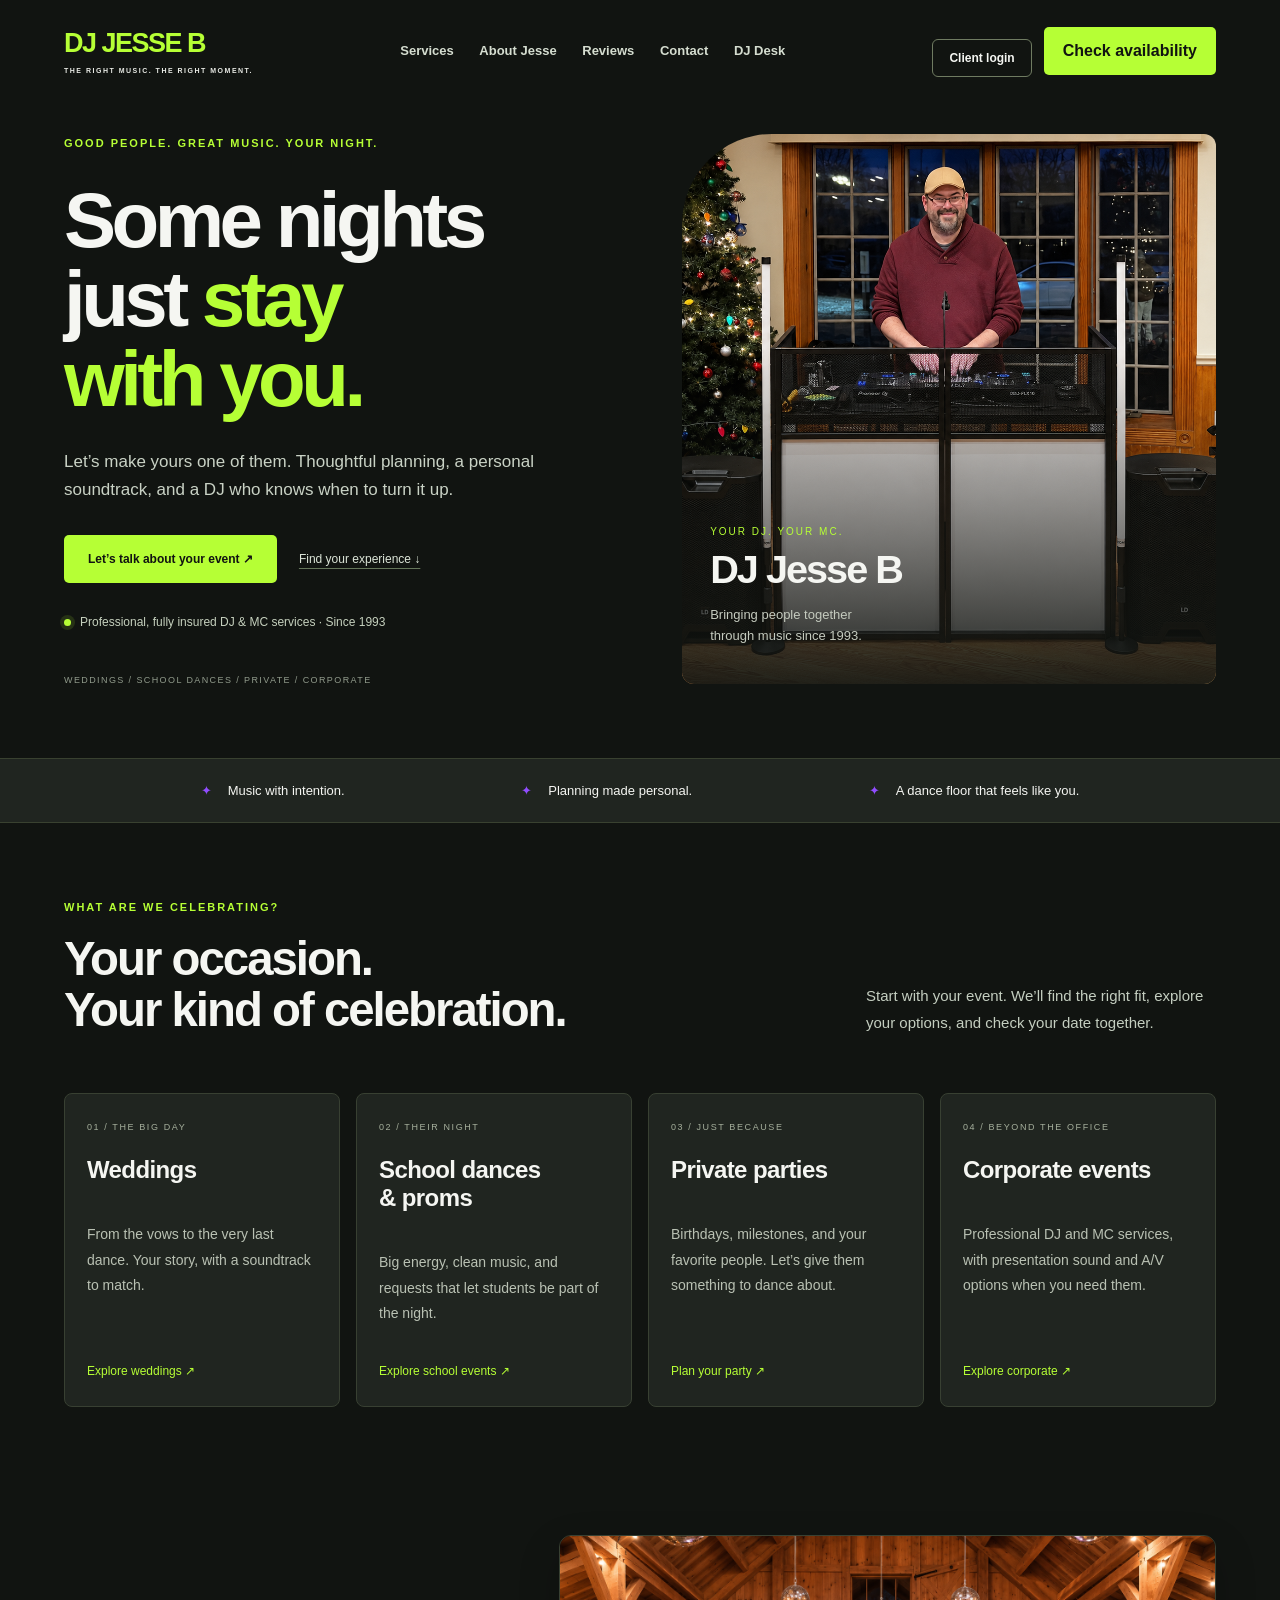
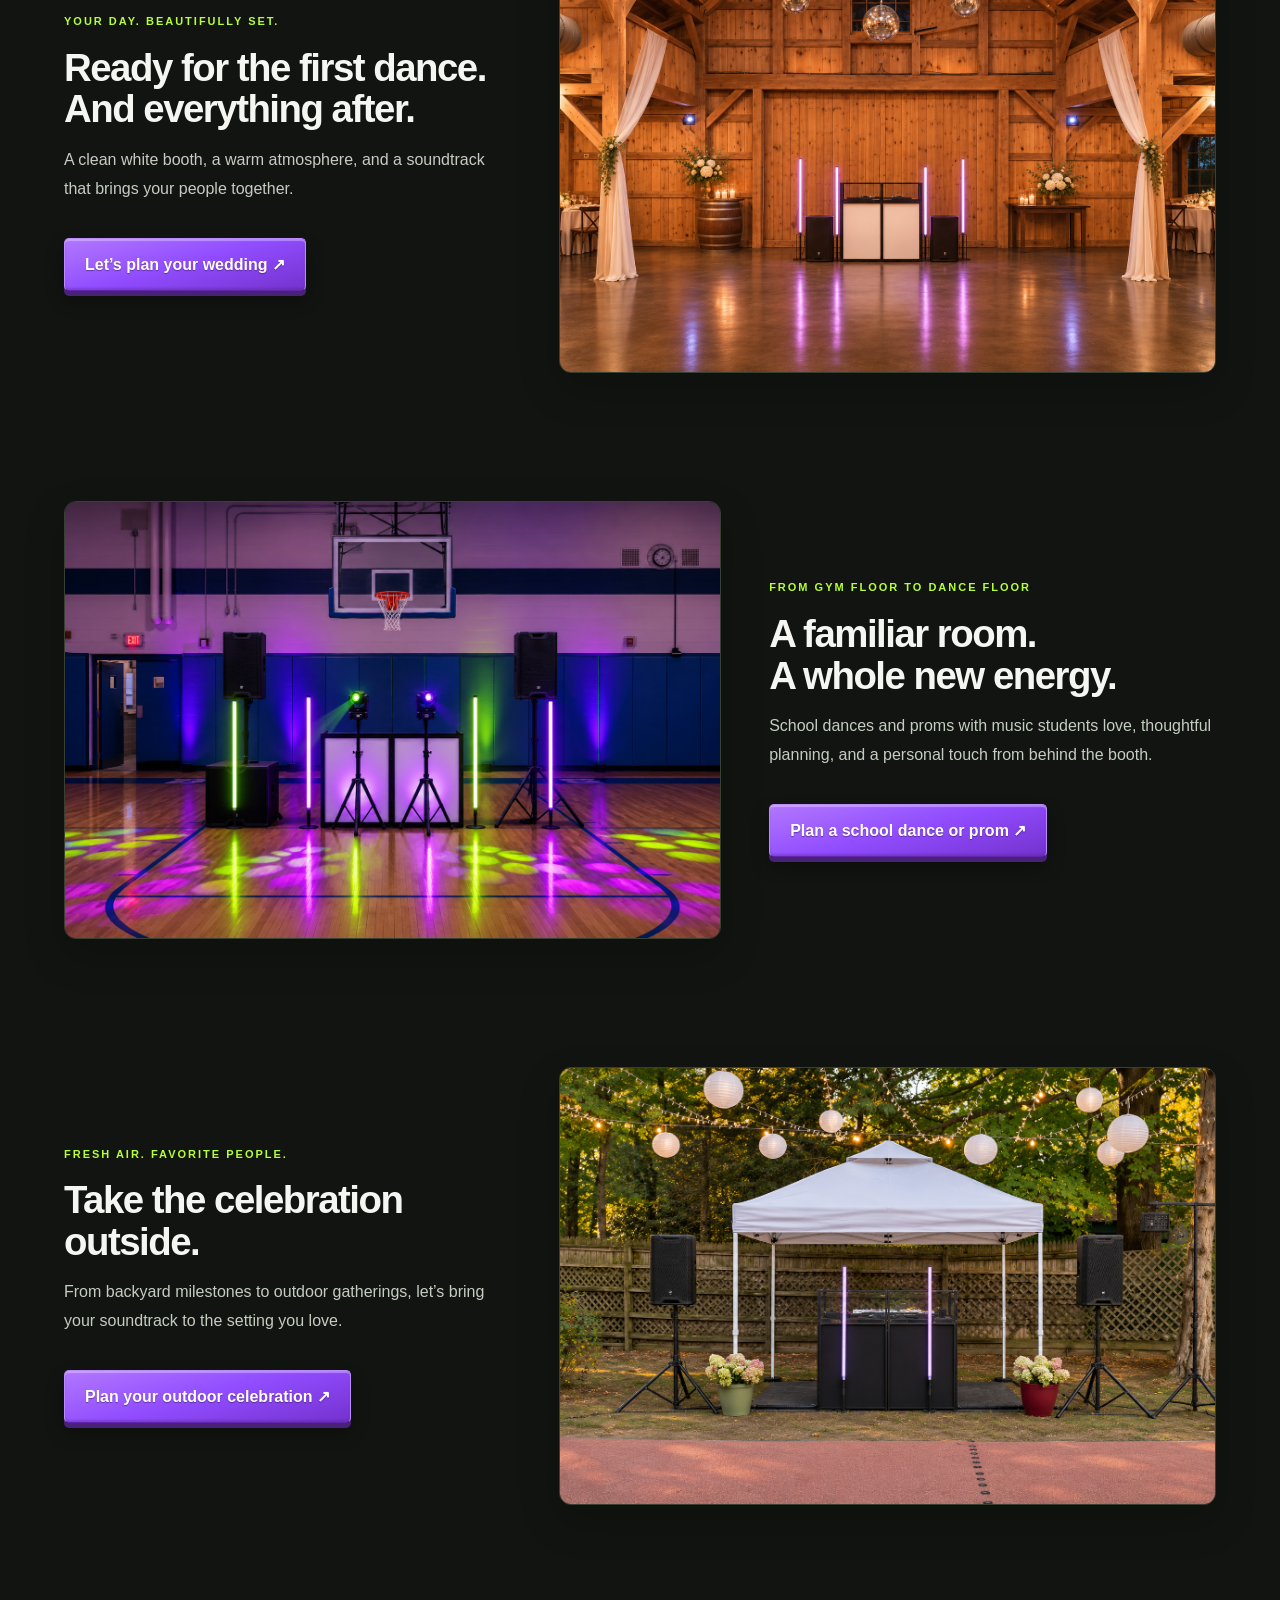
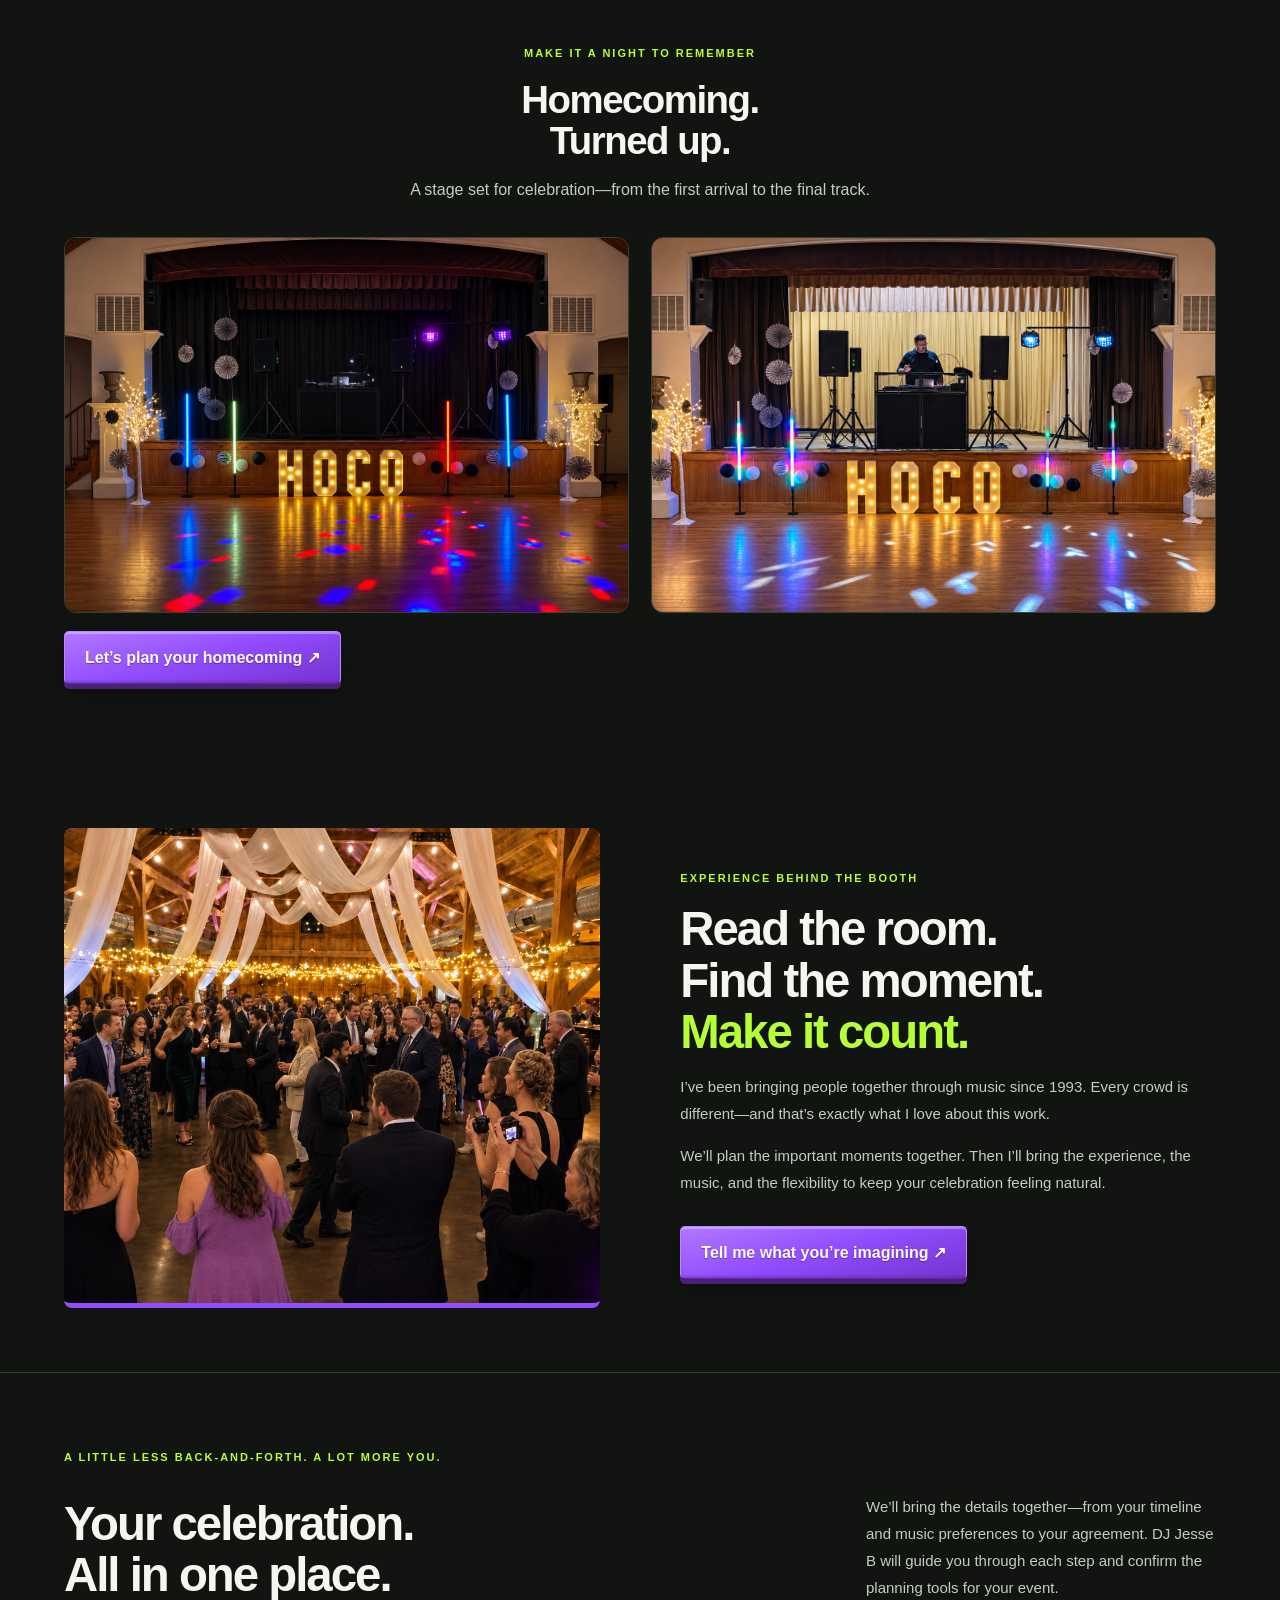
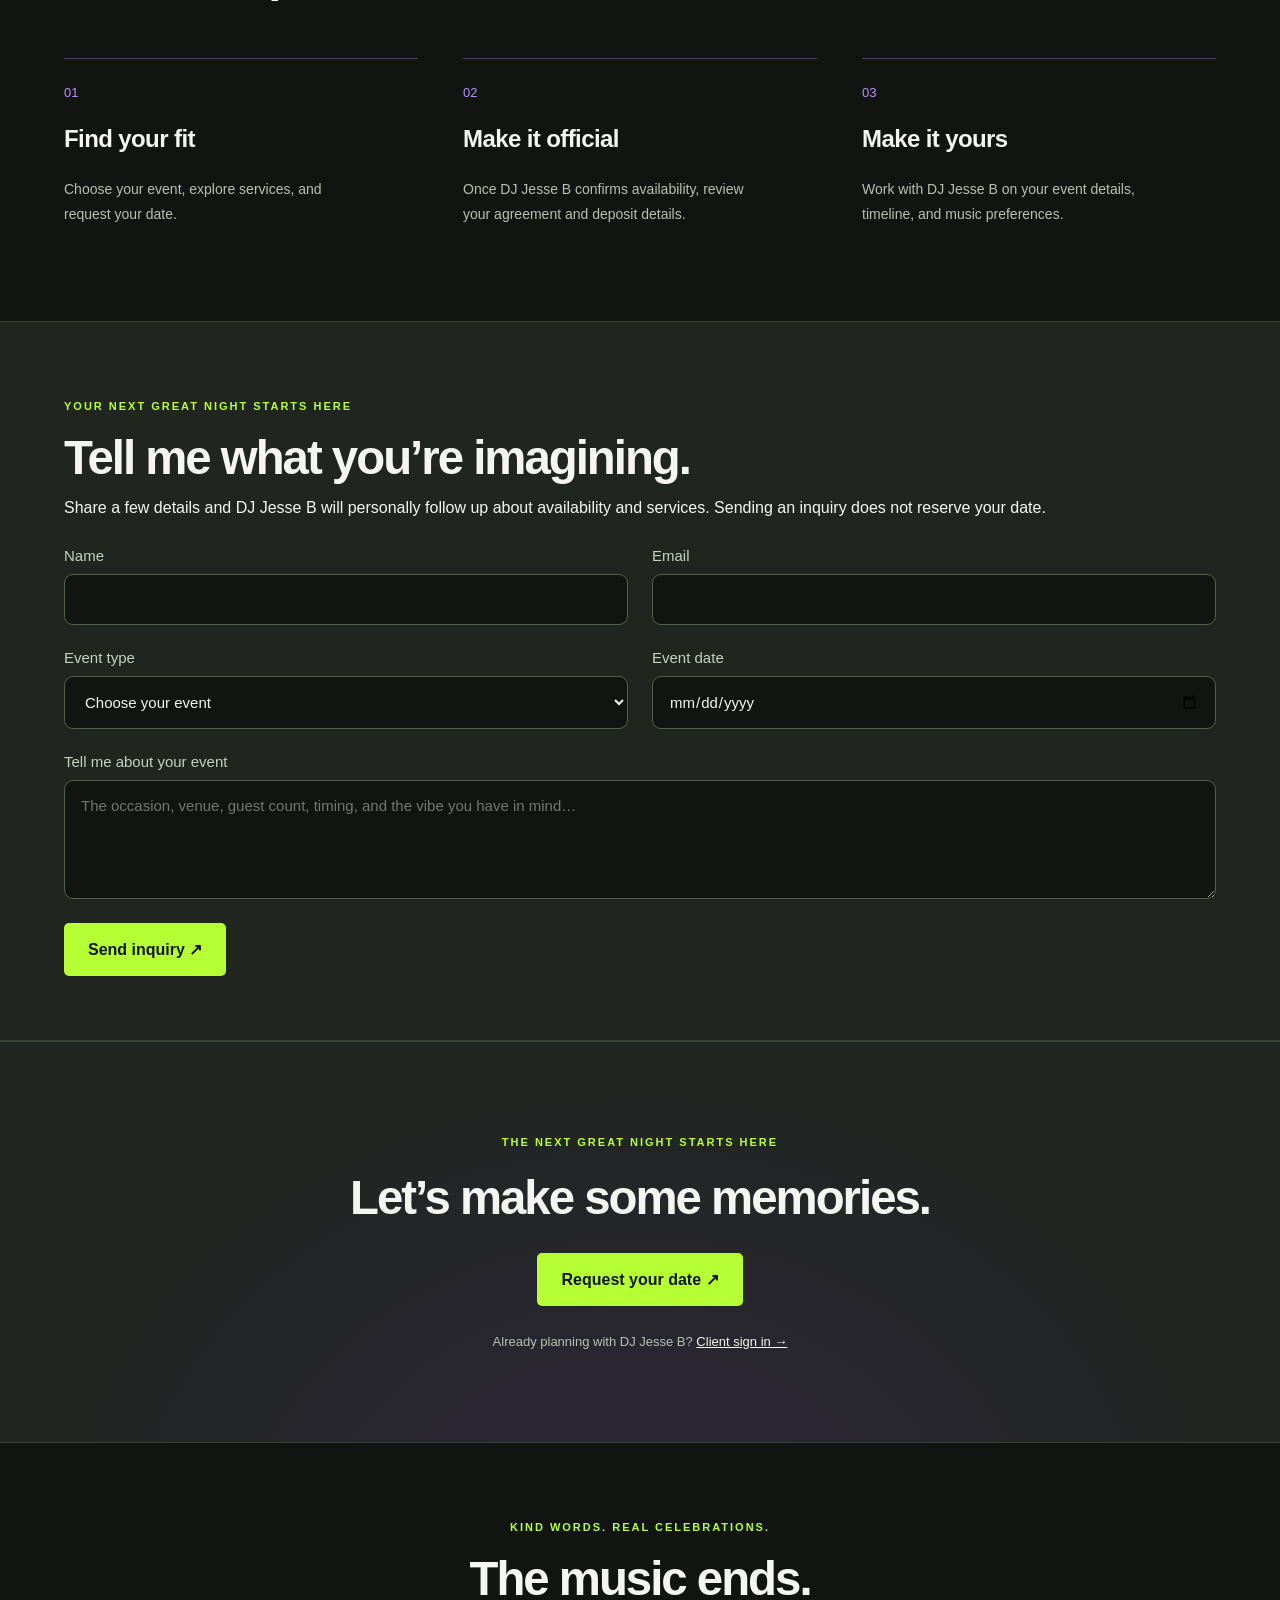
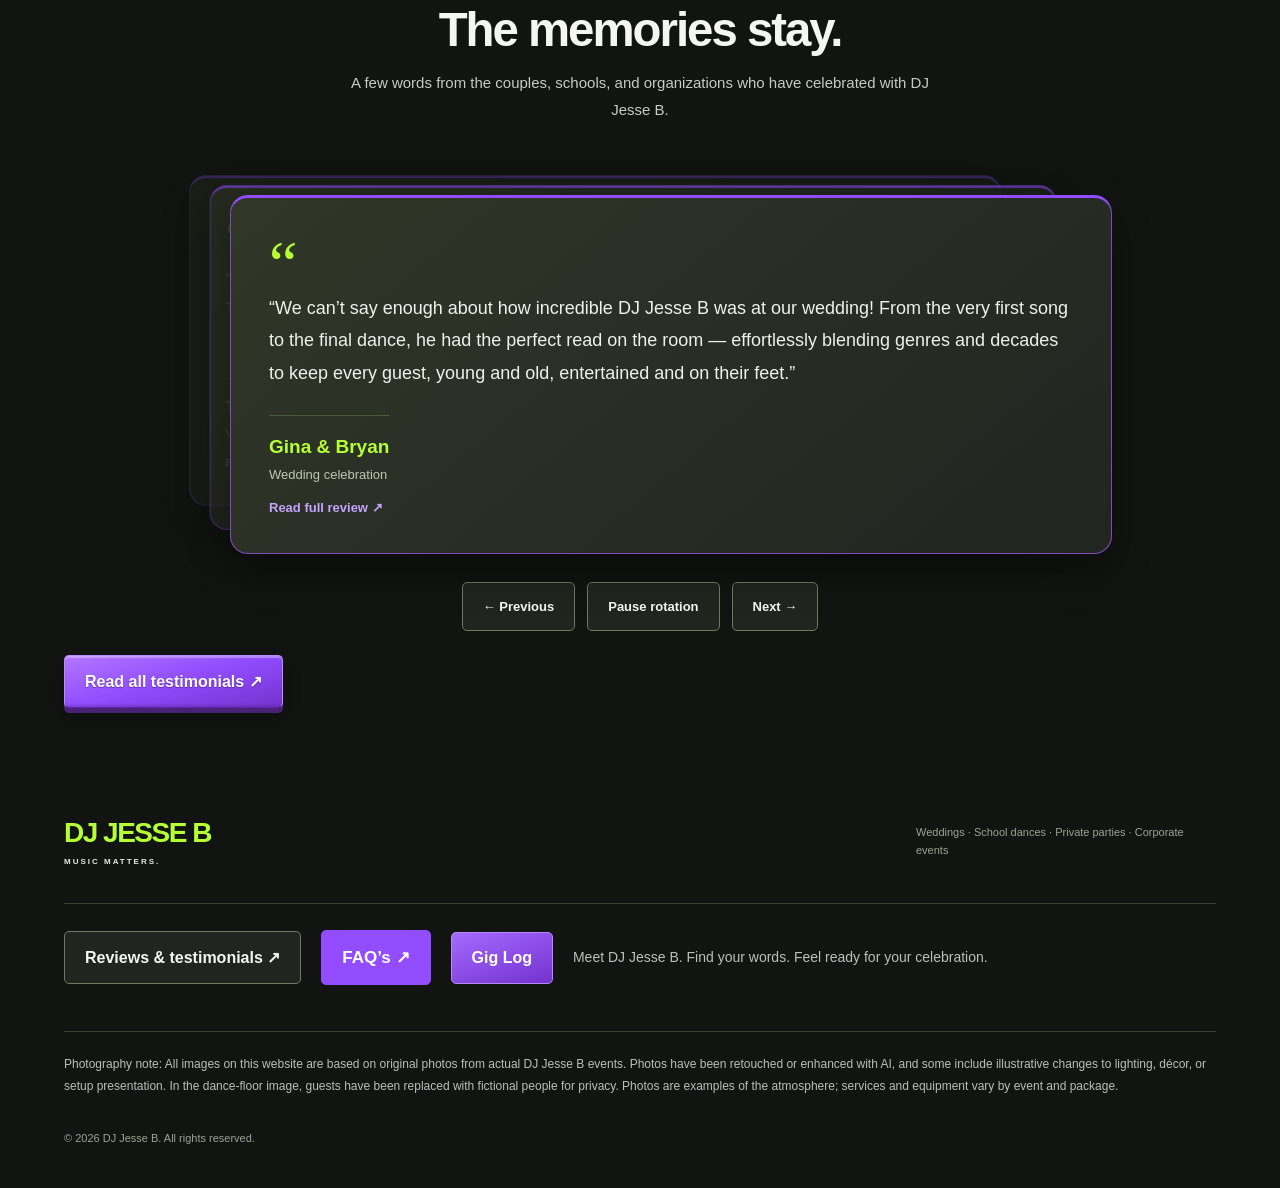
==== commit 06f6a8d2: "Add DJ Desk link to main header and Home button to DJ Desk" ====
--- a/index.html
+++ b/index.html
@@ -1,7 +1,7 @@
 <!doctype html>
 <html lang="en"><head><meta charset="utf-8"><meta name="viewport" content="width=device-width, initial-scale=1"><meta name="description" content="DJ Jesse B brings weddings, school dances, private parties and corporate events to life throughout New York’s Hudson Valley. Request your date."><link rel="canonical" href="https://music-matters.me/"><title>Hudson Valley Wedding & Event DJ | DJ Jesse B.</title><link rel="stylesheet" href="style.css"><link rel="stylesheet" href="desktop-preview.css"><link rel="stylesheet" href="electric-night-refresh.css"></head><body>
 
-<header class="site-header"><a class="brand" href="#top">DJ JESSE B<span>THE RIGHT MUSIC. THE RIGHT MOMENT.</span></a><nav class="desktop-nav" aria-label="Main navigation"><a href="#events">Services</a><a href="#approach">About Jesse</a><a href="#reviews">Reviews</a><a href="#contact">Contact</a></nav><div class="header-actions"><a class="header-login outline" href="#client-access" data-client-login>Client login</a><button class="primary" data-request>Check availability</button></div><details class="mobile-nav"><summary>Menu ☰</summary><nav class="mobile-nav-links" aria-label="Mobile navigation"><a href="#events">Services</a><a href="#approach">About Jesse</a><a href="#reviews">Reviews</a><a href="#contact">Contact</a><a href="#client-access" data-client-login>Client login</a></nav></details></header>
+<header class="site-header"><a class="brand" href="#top">DJ JESSE B<span>THE RIGHT MUSIC. THE RIGHT MOMENT.</span></a><nav class="desktop-nav" aria-label="Main navigation"><a href="#events">Services</a><a href="#approach">About Jesse</a><a href="#reviews">Reviews</a><a href="#contact">Contact</a><a href="/dj-desk/">DJ Desk</a></nav><div class="header-actions"><a class="header-login outline" href="#client-access" data-client-login>Client login</a><button class="primary" data-request>Check availability</button></div><details class="mobile-nav"><summary>Menu ☰</summary><nav class="mobile-nav-links" aria-label="Mobile navigation"><a href="#events">Services</a><a href="#approach">About Jesse</a><a href="#reviews">Reviews</a><a href="#contact">Contact</a><a href="/dj-desk/">DJ Desk</a><a href="#client-access" data-client-login>Client login</a></nav></details></header>
 <main id="top"><section class="hero"><div class="hero-copy"><p class="eyebrow">GOOD PEOPLE. GREAT MUSIC. YOUR NIGHT.</p><h1>Some nights<br>just <em>stay<br> with you.</em></h1><p class="lead">Let’s make yours one of them. Thoughtful planning, a personal soundtrack, and a DJ who knows when to turn it up.</p><div class="actions"><button class="primary" data-request>Let’s talk about your event ↗</button><a href="#events">Find your experience ↓</a></div><p class="trust-line">Professional, fully insured DJ &amp; MC services · Since 1993</p><p class="caption">WEDDINGS / SCHOOL DANCES / PRIVATE / CORPORATE</p></div><div class="hero-photo"><img src="assets/jesse-level.png" alt="DJ Jesse B behind his white DJ booth"><div class="photo-label"><span>YOUR DJ. YOUR MC.</span><strong>DJ Jesse B</strong><p>Bringing people together<br>through music since 1993.</p></div></div></section>
 <div class="strip"><span>Music with intention.</span><span>Planning made personal.</span><span>A dance floor that feels like you.</span></div>
 <section class="section" id="events"><div class="section-heading"><div><p class="eyebrow">WHAT ARE WE CELEBRATING?</p><h2>Your occasion.<br>Your kind of celebration.</h2></div><p>Start with your event. We’ll find the right fit, explore your options, and check your date together.</p></div><div class="events"><a href="#contact" data-event="Wedding"><span class="number">01 / THE BIG DAY</span><h3>Weddings</h3><p>From the vows to the very last dance. Your story, with a soundtrack to match.</p><span class="arrow">Explore weddings ↗</span></a><a href="#contact" data-event="Prom / School Dance"><span class="number">02 / THEIR NIGHT</span><h3>School dances<br>& proms</h3><p>Big energy, clean music, and requests that let students be part of the night.</p><span class="arrow">Explore school events ↗</span></a><a href="#contact" data-event="Private Event"><span class="number">03 / JUST BECAUSE</span><h3>Private parties</h3><p>Birthdays, milestones, and your favorite people. Let’s give them something to dance about.</p><span class="arrow">Plan your party ↗</span></a><a href="#contact" data-event="Corporate / Community Event"><span class="number">04 / BEYOND THE OFFICE</span><h3>Corporate events</h3><p>Professional DJ and MC services, with presentation sound and A/V options when you need them.</p><span class="arrow">Explore corporate ↗</span></a></div></section>
